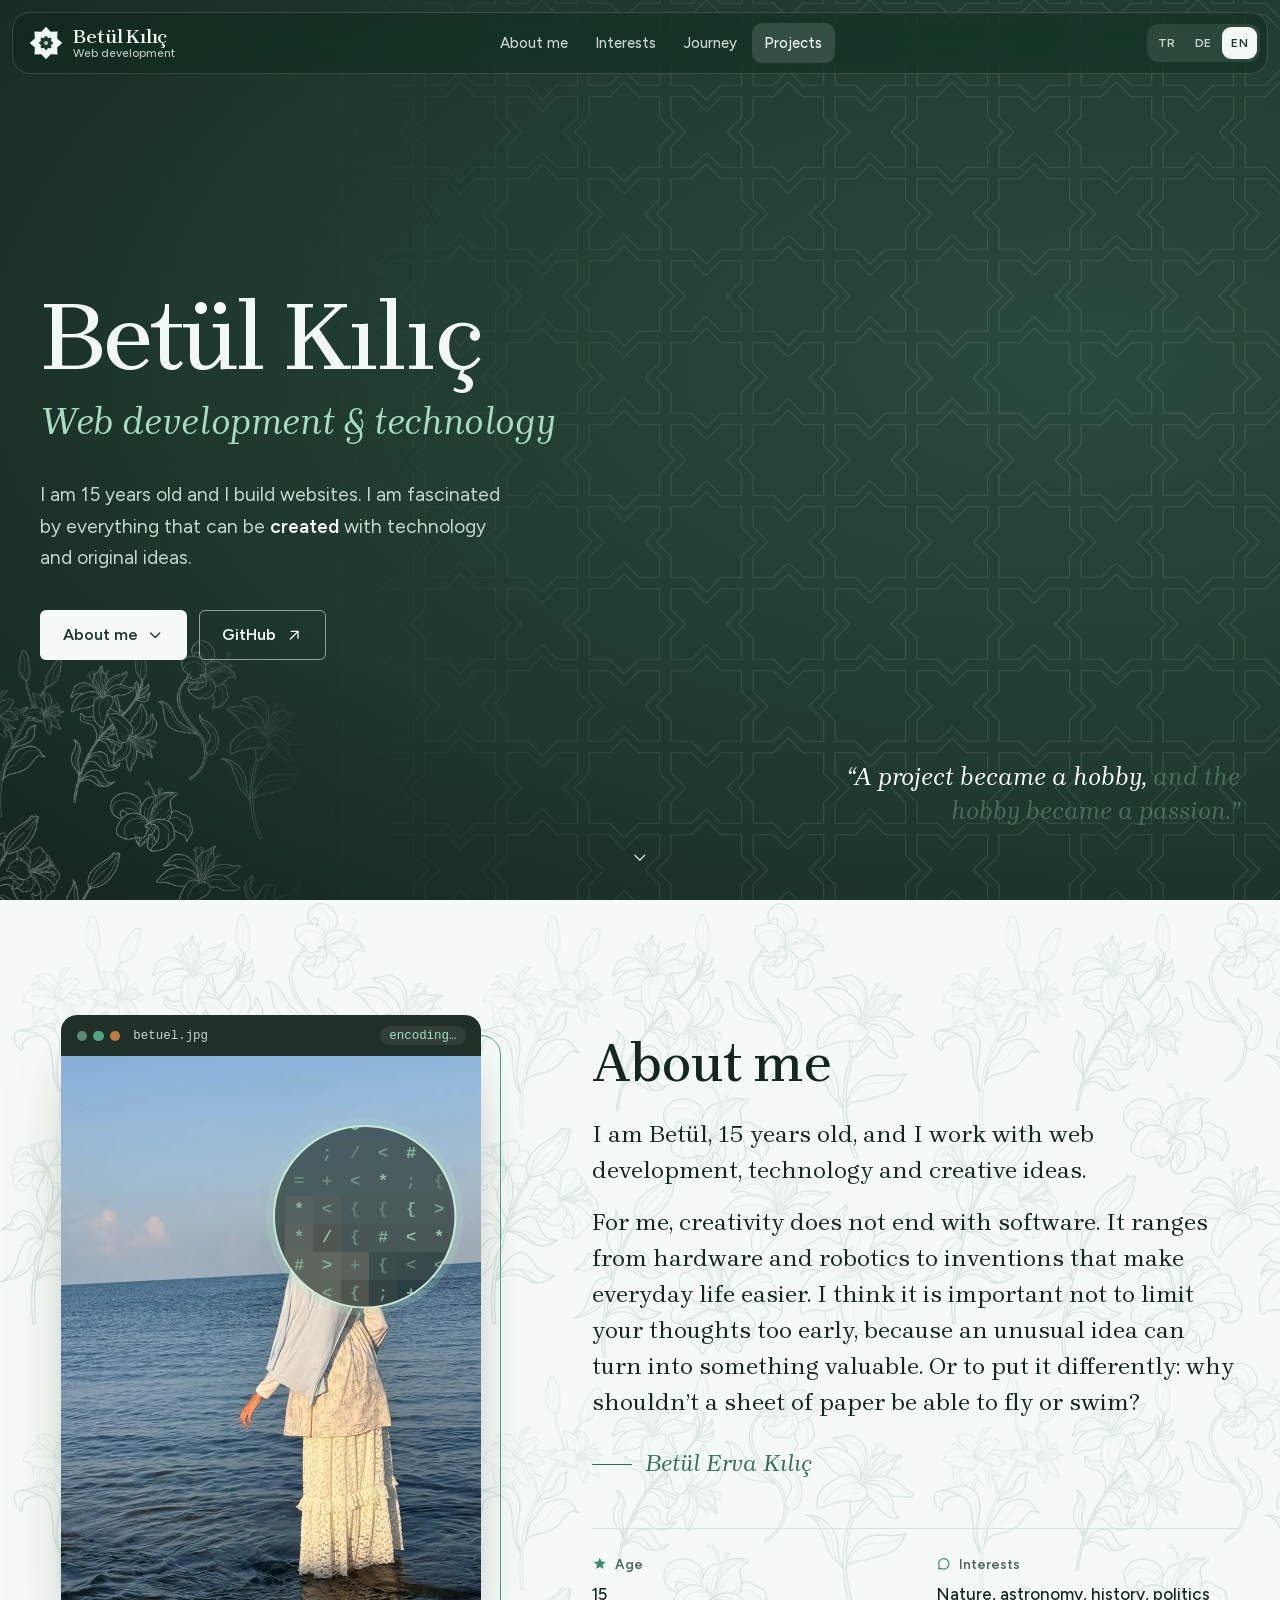
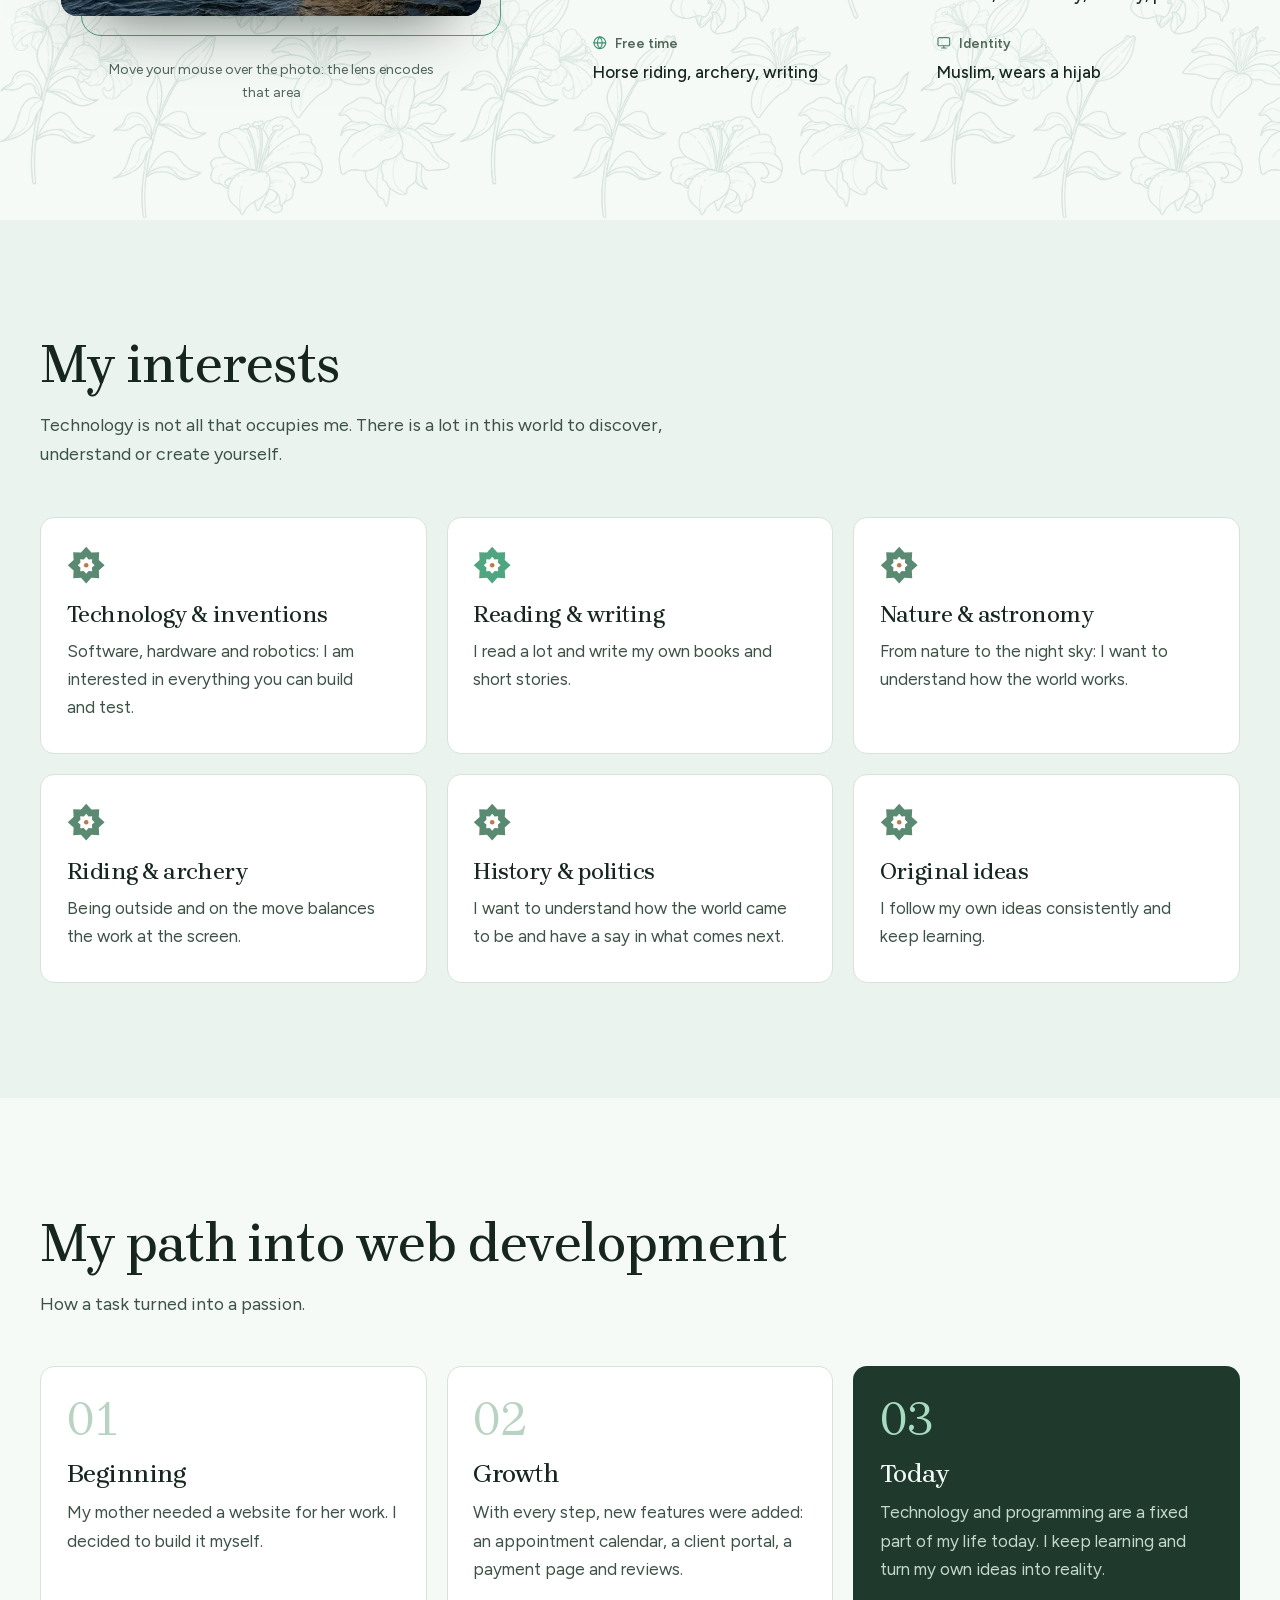
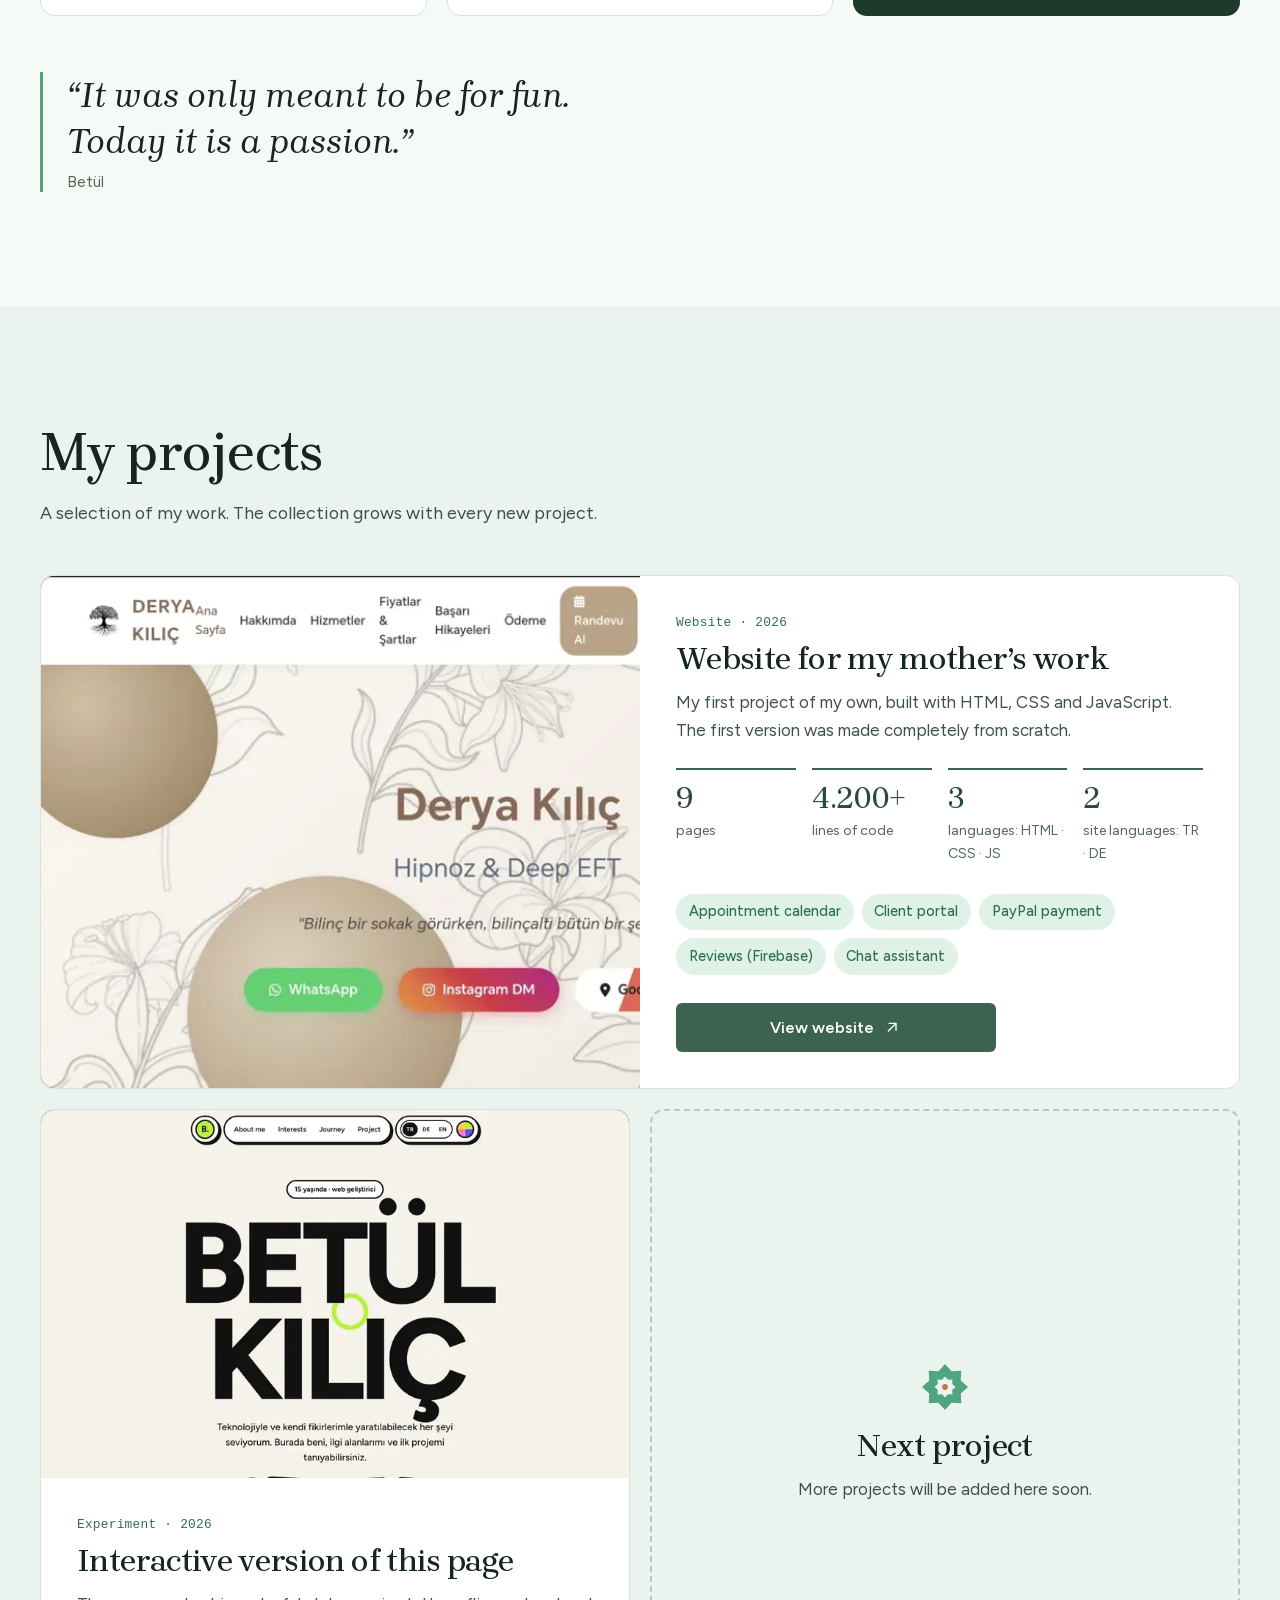
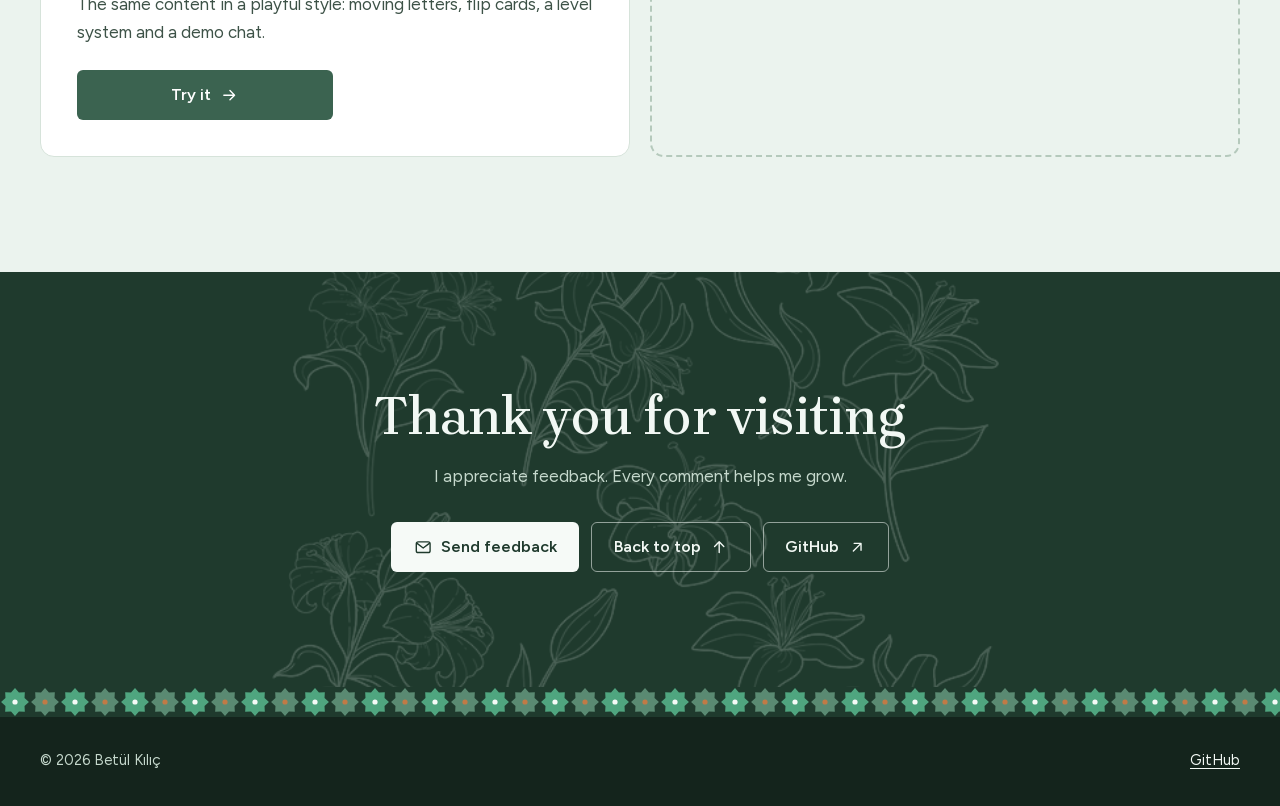
==== index.html @ 763b7823 "Rename index-1.html to index.html" ====
<!DOCTYPE html>
<html lang="tr" data-lang="tr">
<head>
  <meta charset="UTF-8">
  <script>document.documentElement.classList.add("js")</script>
  <meta name="viewport" content="width=device-width, initial-scale=1, viewport-fit=cover">
  <title>Betül Kılıç · Bu sitenin geliştiricisi</title>
  <meta name="description" content="Betül Kılıç, bu web sitesinin geliştiricisi. Projeden hobiye, hobiden tutkuya. / Entwicklerin dieser Website: vom Projekt zum Hobby zur Leidenschaft.">
  <meta name="theme-color" content="#1f3a2d">
  <link rel="icon" type="image/svg+xml" href="data:image/svg+xml,%3Csvg xmlns='http://www.w3.org/2000/svg' viewBox='-50 -50 100 100'%3E%3Cpath d='M0-48 13.6-32.8 33.9-33.9 32.8-13.6 48 0 32.8 13.6 33.9 33.9 13.6 32.8 0 48-13.6 32.8-33.9 33.9-32.8 13.6-48 0-32.8-13.6-33.9-33.9-13.6-32.8Z' fill='%233b6350'/%3E%3Ccircle r='9' fill='%23ffffff'/%3E%3C/svg%3E">
  <meta property="og:type" content="profile">
  <meta property="og:title" content="Betül Kılıç · Entwicklerin dieser Website">
  <meta property="og:locale" content="tr_TR">
  <meta property="og:locale:alternate" content="de_DE">
<style>
/* self-hosted: Brygada 1918 & Figtree (SIL OFL), latin + latin-ext */
/* latin-ext */
@font-face {
  font-family: 'Brygada 1918';
  font-style: italic;
  font-weight: 400 700;
  font-display: swap;
  src: url([data-uri]) format('woff2');
  unicode-range: U+0100-02BA, U+02BD-02C5, U+02C7-02CC, U+02CE-02D7, U+02DD-02FF, U+0304, U+0308, U+0329, U+1D00-1DBF, U+1E00-1E9F, U+1EF2-1EFF, U+2020, U+20A0-20AB, U+20AD-20C4, U+2113, U+2C60-2C7F, U+A720-A7FF;
}
/* latin */
@font-face {
  font-family: 'Brygada 1918';
  font-style: italic;
  font-weight: 400 700;
  font-display: swap;
  src: url([data-uri]) format('woff2');
  unicode-range: U+0000-00FF, U+0131, U+0152-0153, U+02BB-02BC, U+02C6, U+02DA, U+02DC, U+0304, U+0308, U+0329, U+2000-206F, U+20AC, U+2122, U+2191, U+2193, U+2212, U+2215, U+FEFF, U+FFFD;
}
/* latin-ext */
@font-face {
  font-family: 'Brygada 1918';
  font-style: normal;
  font-weight: 400 700;
  font-display: swap;
  src: url([data-uri]) format('woff2');
  unicode-range: U+0100-02BA, U+02BD-02C5, U+02C7-02CC, U+02CE-02D7, U+02DD-02FF, U+0304, U+0308, U+0329, U+1D00-1DBF, U+1E00-1E9F, U+1EF2-1EFF, U+2020, U+20A0-20AB, U+20AD-20C4, U+2113, U+2C60-2C7F, U+A720-A7FF;
}
/* latin */
@font-face {
  font-family: 'Brygada 1918';
  font-style: normal;
  font-weight: 400 700;
  font-display: swap;
  src: url([data-uri]) format('woff2');
  unicode-range: U+0000-00FF, U+0131, U+0152-0153, U+02BB-02BC, U+02C6, U+02DA, U+02DC, U+0304, U+0308, U+0329, U+2000-206F, U+20AC, U+2122, U+2191, U+2193, U+2212, U+2215, U+FEFF, U+FFFD;
}
/* latin-ext */
@font-face {
  font-family: 'Figtree';
  font-style: normal;
  font-weight: 400 700;
  font-display: swap;
  src: url([data-uri]) format('woff2');
  unicode-range: U+0100-02BA, U+02BD-02C5, U+02C7-02CC, U+02CE-02D7, U+02DD-02FF, U+0304, U+0308, U+0329, U+1D00-1DBF, U+1E00-1E9F, U+1EF2-1EFF, U+2020, U+20A0-20AB, U+20AD-20C4, U+2113, U+2C60-2C7F, U+A720-A7FF;
}
/* latin */
@font-face {
  font-family: 'Figtree';
  font-style: normal;
  font-weight: 400 700;
  font-display: swap;
  src: url([data-uri]) format('woff2');
  unicode-range: U+0000-00FF, U+0131, U+0152-0153, U+02BB-02BC, U+02C6, U+02DA, U+02DC, U+0304, U+0308, U+0329, U+2000-206F, U+20AC, U+2122, U+2191, U+2193, U+2212, U+2215, U+FEFF, U+FFFD;
}

/* ---------- lilies (line art from the first version of the site) ---------- */
:root { --lily: url("[data-uri]"); }
.lily {
  position: absolute; pointer-events: none; z-index: 0; aspect-ratio: 1;
  background: currentColor;
  -webkit-mask: var(--lily) center / contain no-repeat; mask: var(--lily) center / contain no-repeat;
}
.lily-hero { left: -3rem; bottom: -6rem; width: min(28vw, 25rem); color: var(--on-dark); opacity: .4; z-index: -1;
  -webkit-mask: var(--lily) center / contain no-repeat, linear-gradient(to right, #000 60%, transparent 100%); -webkit-mask-composite: source-in;
  mask: var(--lily) center / contain no-repeat, linear-gradient(to right, #000 60%, transparent 100%); mask-composite: intersect; }
.lily-about { right: -4rem; top: -3rem; width: min(40vw, 30rem); color: var(--cobalt-600); opacity: .32; rotate: -12deg; }
.about { position: relative; overflow: hidden; }
.about .wrap { position: relative; z-index: 1; }
@media (max-width: 760px) { .lily-hero { width: 62vw; opacity: .4; left: -6rem; bottom: -3rem; } .lily-about { width: 70vw; opacity: .26; } }
</style>
  <style>
/* Betül Kılıç · glaze tile world
   cobalt + glaze white, turquoise second voice, one coral stamp */

:root {
  --cobalt-950: #14241c;
  --cobalt-900: #1f3a2d;
  --cobalt-800: #2a4a3b;
  --cobalt-700: #3b6350;
  --cobalt-600: #5a8a72;
  --cobalt-300: #b9d3c3;
  --cobalt-100: #e6f0e9;
  --turq-700: #2f6f55;
  --turq-600: #3d8f6d;
  --turq-500: #4fa57f;
  --turq-300: #a8dcc0;
  --turq-100: #e0f2e8;
  --coral: #c07a45;
  --coral-100: #f6e8da;

  --glaze: #f6faf7;
  --glaze-2: #ebf3ee;
  --paper: #ffffff;
  --ink: #16261e;
  --ink-2: #3d5247;
  --ink-3: #4f6659;
  --rule: #d6e3da;
  --rule-strong: #b5c9bc;
  --on-dark: #f2f8f4;
  --on-dark-2: #c5d8cc;

  --serif: "Brygada 1918", "Iowan Old Style", Georgia, serif;
  --sans: "Figtree", system-ui, -apple-system, "Segoe UI", sans-serif;

  --r-sm: 6px;
  --r: 14px;
  --wrap: 1200px;
  --gutter: clamp(1rem, 4vw, 2.5rem);
  --bar-top: 12px;
  --bar-inset: 12px;
  --bar-h: 62px;
  --header-h: calc(var(--bar-top) + 62px);
  --ease-out: cubic-bezier(.16, 1, .3, 1);
  --section-y: clamp(4.5rem, 9vw, 8rem);

  --frieze: url("data:image/svg+xml,%3Csvg xmlns='http://www.w3.org/2000/svg' viewBox='0 0 60 30'%3E%3Crect width='60' height='30' fill='%231f3a2d'/%3E%3Cg transform='translate(15 15) scale(.29)'%3E%3Cpath fill='%234fa57f' d='M0-48 13.6-32.8 33.9-33.9 32.8-13.6 48 0 32.8 13.6 33.9 33.9 13.6 32.8 0 48-13.6 32.8-33.9 33.9-32.8 13.6-48 0-32.8-13.6-33.9-33.9-13.6-32.8Z'/%3E%3Ccircle r='9' fill='%23f6faf7'/%3E%3C/g%3E%3Cg transform='translate(45 15) scale(.29)'%3E%3Cpath fill='%235a8a72' d='M0-48 13.6-32.8 33.9-33.9 32.8-13.6 48 0 32.8 13.6 33.9 33.9 13.6 32.8 0 48-13.6 32.8-33.9 33.9-32.8 13.6-48 0-32.8-13.6-33.9-33.9-13.6-32.8Z'/%3E%3Ccircle r='9' fill='%23c07a45'/%3E%3C/g%3E%3C/svg%3E");
  interpolate-size: allow-keywords;
  color-scheme: light;
}

*, *::before, *::after { box-sizing: border-box; }
html { background: var(--cobalt-950); overscroll-behavior-y: none; -webkit-text-size-adjust: 100%; scroll-behavior: smooth; scroll-padding-top: calc(var(--header-h) + 12px); }
body {
  margin: 0;
  background: var(--glaze);
  color: var(--ink);
  font-family: var(--sans);
  font-size: 1.0625rem;
  line-height: 1.65;
  -webkit-font-smoothing: antialiased;
  text-rendering: optimizeLegibility;
  top: 0 !important; /* Google Translate pushes body down */
  position: static !important;
  overflow-x: clip;
}
img { max-width: 100%; display: block; }
a { color: inherit; }
h1, h2, h3 { font-family: var(--serif); font-weight: 500; line-height: 1.1; letter-spacing: -0.02em; margin: 0; text-wrap: balance; }
p { margin: 0; text-wrap: pretty; }
button, input, textarea, select { font: inherit; color: inherit; }
button { cursor: pointer; }
ul[role="list"] { list-style: none; margin: 0; padding: 0; }
[hidden]:not(.assistant):not(.consent) { display: none !important; }

.slot { display: flex; min-width: 0; } /* block boundary so Google Translate keeps each label separate */
.slot > * { flex: 1 1 auto; }
.sprite { position: absolute; width: 0; height: 0; overflow: hidden; }
.ic { width: 1.15em; height: 1.15em; flex: none; }
.sr { position: absolute !important; width: 1px; height: 1px; padding: 0; margin: -1px; overflow: hidden; clip: rect(0 0 0 0); white-space: nowrap; border: 0; }
.wrap { width: min(100% - 2 * var(--gutter), var(--wrap)); margin-inline: auto; }

:focus-visible { outline: 2px solid var(--turq-500); outline-offset: 3px; border-radius: 4px; }

.skip {
  position: fixed; left: 1rem; top: -4rem; z-index: 100;
  background: var(--paper); color: var(--ink); padding: .7rem 1rem; border-radius: var(--r-sm);
  font-weight: 600; text-decoration: none; transition: top .2s var(--ease-out);
}
.skip:focus { top: 1rem; }

/* ---------- buttons ---------- */
.btn {
  display: inline-flex; align-items: center; justify-content: center; gap: .55rem;
  min-height: 3.1rem; padding: .8rem 1.35rem;
  border-radius: var(--r-sm); border: 1.5px solid transparent;
  font-weight: 600; font-size: 1rem; line-height: 1.2; text-decoration: none; white-space: nowrap;
  transition: background-color .2s, border-color .2s, color .2s, transform .2s var(--ease-out), box-shadow .2s;
}
.btn:active { transform: translateY(1px) scale(.99); }
.btn-sm { min-height: 2.6rem; padding: .55rem 1rem; font-size: .95rem; }
.btn-primary { background: var(--cobalt-700); color: #fff; }
.btn-primary:hover { background: var(--cobalt-800); box-shadow: 0 6px 18px -8px rgba(31, 58, 45, .55); }
.btn-quiet { background: var(--glaze-2); color: var(--ink); border-color: var(--rule); }
.btn-quiet:hover { border-color: var(--rule-strong); background: #e3ece6; }
.btn-outline { border-color: var(--cobalt-700); color: var(--cobalt-700); background: transparent; }
.btn-outline:hover { background: var(--cobalt-700); color: #fff; }
.btn-light { background: var(--glaze); color: var(--cobalt-900); }
.btn-light:hover { background: #fff; box-shadow: 0 10px 28px -12px rgba(0, 0, 0, .5); }
.btn-outline-light { border-color: rgba(242, 248, 244, .55); color: var(--on-dark); }
.btn-outline-light:hover { border-color: var(--on-dark); background: rgba(242, 248, 244, .08); }
.btn[aria-busy="true"] { opacity: .7; pointer-events: none; }

.text-link, .text-link-light {
  display: inline-flex; align-items: center; gap: .45rem; font-weight: 600; text-decoration: none;
  text-underline-offset: .25em;
}
.text-link { color: var(--cobalt-700); }
.text-link-light { color: var(--on-dark); padding: .8rem .4rem; }
.text-link:hover, .text-link-light:hover { text-decoration: underline; }
.text-link .ic { transition: transform .25s var(--ease-out); }
.text-link:hover .ic { transform: translateX(3px); }

/* ---------- header: floating bar ---------- */
.site-header {
  position: fixed; inset: var(--bar-top) 0 auto 0; z-index: 40;
  padding-inline: var(--bar-inset);
  pointer-events: none;
}
.bar {
  pointer-events: auto;
  width: min(100%, 1320px); height: var(--bar-h); margin-inline: auto;
  display: flex; align-items: center; gap: 1rem;
  padding: 0 .45rem 0 1rem;
  border-radius: 18px; border: 1px solid rgba(255, 255, 255, .14);
  background: rgba(20, 36, 28, .42);
  -webkit-backdrop-filter: saturate(1.5) blur(18px);
  backdrop-filter: saturate(1.5) blur(18px);
  color: var(--on-dark);
  transition: background-color .4s, border-color .4s, box-shadow .4s, color .4s, height .4s var(--ease-out);
}
.site-header[data-tone="light"] .bar {
  background: rgba(255, 255, 255, .8);
  border-color: rgba(22, 38, 30, .08);
  box-shadow: 0 12px 32px -16px rgba(22, 38, 30, .28);
  color: var(--ink);
}
.site-header[data-scrolled="true"] .bar { --bar-h: 56px; }

.brand { display: flex; align-items: center; gap: .65rem; text-decoration: none; flex: none; }
.brand-mark {
  display: block; width: 30px; height: 32px; flex: none;
  background: currentColor;
  -webkit-mask: url([data-uri]) center / contain no-repeat;
  mask: url([data-uri]) center / contain no-repeat;
}
.brand-text { display: grid; line-height: 1.1; white-space: nowrap; }
.brand-name { font-family: var(--serif); font-size: 1.2rem; font-weight: 600; letter-spacing: -0.01em; }
.brand-sub { font-size: .74rem; font-weight: 500; opacity: .75; }

.nav {
  position: relative; flex: 1 1 auto; min-width: 0;
  display: flex; justify-content: center; gap: 2px;
  overflow: hidden; /* lets JS detect when labels no longer fit */
}
.nav a {
  position: relative; z-index: 1; flex: none;
  padding: .5rem .8rem; border-radius: 10px; white-space: nowrap;
  text-decoration: none; font-size: .93rem; font-weight: 500; opacity: .82;
  transition: opacity .2s;
}
.nav a:hover, .nav a[aria-current="true"] { opacity: 1; }
.nav-ind {
  position: absolute; left: 0; top: 50%; height: 2.25rem; width: 0;
  border-radius: 10px; background: rgba(255, 255, 255, .13);
  transform: translate(var(--x, 0), -50%); opacity: 0;
  transition: transform .45s var(--ease-out), width .45s var(--ease-out), opacity .3s, background-color .4s;
}
.site-header[data-tone="light"] .nav-ind { background: rgba(90, 138, 114, .09); }

.header-actions { display: flex; align-items: center; gap: .35rem; flex: none; margin-left: auto; }
.nav + .header-actions { margin-left: 0; }
.link-portal {
  display: inline-flex; align-items: center; gap: .4rem; min-height: 2.6rem; padding: .5rem .7rem;
  text-decoration: none; font-weight: 500; font-size: .93rem; border-radius: 10px; white-space: nowrap;
}
.link-portal:hover, .lang-btn:hover, .lang-btn[aria-expanded="true"] { background: rgba(124, 148, 134, .16); }
.btn-header { border-radius: 12px; white-space: nowrap; }
.site-header[data-tone="dark"] .btn-header { background: var(--glaze); color: var(--cobalt-900); }
.site-header[data-tone="light"] .btn-header { background: var(--cobalt-700); color: #fff; }

/* compact: set by JS whenever the nav labels don't fit (any language), or on small screens */
.site-header[data-compact="true"] .nav { visibility: hidden; position: absolute; pointer-events: none; }
.site-header[data-compact="true"] .menu-btn { display: inline-flex; }
.site-header[data-compact="true"] .lp-text { display: none; }

.lang { position: relative; }
.lang-btn {
  display: inline-flex; align-items: center; gap: .35rem; min-height: 2.6rem; padding: .4rem .65rem;
  background: none; border: 0; border-radius: 10px; font-weight: 600; font-size: .9rem;
}
.lang-menu {
  position: absolute; right: 0; top: calc(100% + .85rem); width: 15.5rem;
  background: var(--paper); color: var(--ink); border: 1px solid var(--rule); border-radius: var(--r);
  box-shadow: 0 18px 40px -18px rgba(22, 38, 30, .35);
  padding: .5rem; z-index: 5;
}
.lang-note { font-size: .82rem; color: var(--ink-3); padding: .5rem .6rem .6rem; line-height: 1.45; border-bottom: 1px solid var(--rule); margin-bottom: .35rem; }
.lang-menu ul { list-style: none; margin: 0; padding: 0; }
.lang-menu button {
  width: 100%; text-align: left; background: none; border: 0; padding: .55rem .65rem; border-radius: var(--r-sm); font-size: .95rem;
}
.lang-menu button:hover { background: var(--glaze-2); }
.lang-menu button[aria-current="true"] { color: var(--cobalt-700); font-weight: 600; }

.menu-btn {
  display: none; width: 2.75rem; height: 2.75rem; align-items: center; justify-content: center;
  background: rgba(124, 148, 134, .16); border: 0; border-radius: 12px;
}
.menu-btn .ic { width: 1.35rem; height: 1.35rem; }

.mobile-menu {
  margin: 0 0 0 auto; height: 100dvh; max-height: none; width: min(100%, 26rem);
  border: 0; padding: 0; background: var(--glaze); color: var(--ink);
  display: none; flex-direction: column;
}
.mobile-menu[open] { display: flex; animation: sheet-in .45s var(--ease-out); }
.mobile-menu::backdrop { background: rgba(20, 36, 28, .5); -webkit-backdrop-filter: blur(3px); backdrop-filter: blur(3px); }
@keyframes sheet-in { from { transform: translateX(30px); opacity: 0; } }
.mm-head { display: flex; align-items: center; justify-content: space-between; padding: 1rem var(--gutter); height: var(--header-h); border-bottom: 1px solid var(--rule); }
.mm-close { width: 2.75rem; height: 2.75rem; display: grid; place-items: center; background: none; border: 1px solid var(--rule); border-radius: var(--r-sm); }
.mm-nav { display: grid; padding: .75rem var(--gutter); }
.mm-nav a { font-family: var(--serif); font-size: 1.6rem; padding: .7rem 0; text-decoration: none; border-bottom: 1px solid var(--rule); }
.mm-actions { margin-top: auto; display: grid; gap: .6rem; padding: 1.25rem var(--gutter) calc(1.25rem + env(safe-area-inset-bottom)); }

/* ---------- hero ---------- */
.hero {
  position: relative; isolation: isolate; overflow: hidden;
  min-height: 100vh;
  min-height: 100svh;
  background: radial-gradient(120% 90% at 85% 40%, var(--cobalt-800) 0%, var(--cobalt-900) 55%, var(--cobalt-950) 100%);
  color: var(--on-dark);
  display: flex;
}
.hero-field {
  position: absolute; inset: 0; width: 100%; height: 100%; z-index: -1;
  -webkit-mask-image: linear-gradient(to right, transparent 0%, rgba(0,0,0,.14) 28%, rgba(0,0,0,.85) 52%, #000 70%);
  mask-image: linear-gradient(to right, transparent 0%, rgba(0,0,0,.14) 28%, rgba(0,0,0,.85) 52%, #000 70%);
  touch-action: pan-y;
}
.hero-inner {
  position: relative; width: min(100% - 2 * var(--gutter), 1320px); margin-inline: auto;
  padding: calc(var(--header-h) + 3rem) 0 4.5rem;
  display: grid; align-content: center;
  pointer-events: none;
}
.hero-inner a, .hero-inner button { pointer-events: auto; }
.hero-copy { max-width: 36rem; }
.hero h1 {
  font-size: clamp(3.25rem, 1.6rem + 6.2vw, 6rem);
  font-weight: 500; letter-spacing: -0.03em; line-height: .98;
}
.hero-method {
  font-family: var(--serif); font-style: italic; font-weight: 400;
  font-size: clamp(1.6rem, 1.1rem + 1.8vw, 2.4rem); color: var(--turq-300);
  margin-top: .35rem; letter-spacing: -0.01em;
}
.hero-lede { margin-top: 1.6rem; font-size: clamp(1.05rem, 1rem + .3vw, 1.2rem); color: var(--on-dark-2); max-width: 30rem; }
.hero-lede strong { color: var(--on-dark); font-weight: 600; }
.hero-actions { display: flex; flex-wrap: wrap; align-items: center; gap: .75rem; margin-top: 2.25rem; }

.hero-quote {
  position: absolute; right: 0; bottom: 4.5rem; margin: 0;
  max-width: 27rem; text-align: right;
}
.hero-quote blockquote { margin: 0; }
.hero-quote p {
  font-family: var(--serif); font-style: italic; font-size: clamp(1.25rem, 1rem + .8vw, 1.6rem); line-height: 1.35;
}
.q-street { color: #fff; }
.q-city { color: var(--turq-300); opacity: calc(.32 + .68 * var(--city, 0)); transition: opacity .6s; }

.hero-next {
  position: absolute; left: 50%; bottom: 1.25rem; translate: -50% 0;
  width: 2.75rem; height: 2.75rem; display: grid; place-items: center; border-radius: 50%;
  color: var(--on-dark-2); text-decoration: none;
  animation: nudge 1.6s var(--ease-out) 7s 2;
}
.hero-next:hover { color: #fff; }
@keyframes nudge { 0%, 60%, 100% { transform: translateY(0); } 30% { transform: translateY(5px); } }

/* ---------- sections ---------- */
section { position: relative; }
.section-head { margin-bottom: clamp(2.5rem, 5vw, 3.75rem); max-width: 46rem; }
.section-head h2, .about h2, .stories h2, .faq h2, .first-step h2 {
  font-size: clamp(2.1rem, 1.5rem + 2.4vw, 3.35rem);
}
.section-head > p, .reviews-head > div:first-child > p { margin-top: 1rem; color: var(--ink-2); font-size: 1.12rem; }

/* about */
.about { padding: var(--section-y) 0; background: var(--glaze); }
.about-grid { display: grid; grid-template-columns: minmax(0, 5fr) minmax(0, 7fr); gap: clamp(2.5rem, 7vw, 7rem); align-items: center; }
.portrait { position: relative; margin: 0; aspect-ratio: 5 / 7; max-width: 460px; width: 100%; justify-self: center; }
.portrait picture, .portrait img { width: 100%; height: 100%; }
.portrait img { object-fit: cover; object-position: 50% 8%; clip-path: url(#arch); background: var(--glaze-2); }
.portrait-frame {
  position: absolute; inset: 0; width: 100%; height: 100%;
  translate: 16px -16px; overflow: visible; pointer-events: none;
}
.portrait picture { position: relative; z-index: 1; }
.portrait::after { z-index: 2; }
.portrait-frame path { fill: none; stroke: var(--turq-500); stroke-width: 1.5; }
.portrait::after {
  /* coral stamp, the one hot note */
  content: ""; position: absolute; left: -10px; bottom: 9%; width: 54px; height: 54px;
  background: var(--coral);
  -webkit-mask: url("data:image/svg+xml,%3Csvg xmlns='http://www.w3.org/2000/svg' viewBox='-50 -50 100 100'%3E%3Cpath d='M0-48 13.6-32.8 33.9-33.9 32.8-13.6 48 0 32.8 13.6 33.9 33.9 13.6 32.8 0 48-13.6 32.8-33.9 33.9-32.8 13.6-48 0-32.8-13.6-33.9-33.9-13.6-32.8Z'/%3E%3C/svg%3E") center / contain no-repeat;
  mask: url("data:image/svg+xml,%3Csvg xmlns='http://www.w3.org/2000/svg' viewBox='-50 -50 100 100'%3E%3Cpath d='M0-48 13.6-32.8 33.9-33.9 32.8-13.6 48 0 32.8 13.6 33.9 33.9 13.6 32.8 0 48-13.6 32.8-33.9 33.9-32.8 13.6-48 0-32.8-13.6-33.9-33.9-13.6-32.8Z'/%3E%3C/svg%3E") center / contain no-repeat;
}
.welcome { margin: 1.75rem 0 0; }
.welcome p {
  font-family: var(--serif); font-size: clamp(1.2rem, 1.05rem + .55vw, 1.5rem); line-height: 1.55; color: var(--ink);
  max-width: 36em;
}
.welcome p + p { margin-top: 1.1rem; }
.signature {
  margin-top: 1.5rem; font-family: var(--serif); font-style: italic; font-size: 1.3rem; color: var(--turq-700);
  display: flex; align-items: center; gap: .8rem;
}
.signature::before { content: ""; width: 2.5rem; height: 1px; background: currentColor; }
.facts { margin: 2.75rem 0 0; display: grid; grid-template-columns: repeat(3, auto); gap: 1.5rem 2.5rem; justify-content: start; border-top: 1px solid var(--rule); padding-top: 1.5rem; }
.facts dt { display: flex; align-items: center; gap: .45rem; font-size: .85rem; font-weight: 600; color: var(--ink-3); }
.facts dt .ic { color: var(--turq-600); }
.facts dd { margin: .25rem 0 0; font-weight: 500; }
.facts dd a { text-decoration-color: var(--rule-strong); text-underline-offset: .2em; }
.facts dd a:hover { text-decoration-color: currentColor; }

/* services */
.services { padding: var(--section-y) 0; background: var(--paper); }
.bilingual { display: grid; gap: .3rem; }
.bilingual span:last-child { font-style: italic; color: var(--ink-3); }
.featured { display: grid; grid-template-columns: 1fr 1fr; gap: 1.25rem; }
.feature {
  position: relative; overflow: hidden; isolation: isolate;
  border-radius: var(--r); padding: clamp(1.75rem, 3.5vw, 2.75rem);
  min-height: 21rem; display: flex; flex-direction: column;
  color: var(--on-dark);
}
.feature-hyp { background: var(--cobalt-800); --t-fill: var(--cobalt-600); --t-inner: var(--cobalt-800); --t-dot: var(--turq-300); }
.feature-eft { background: var(--turq-700); --t-fill: var(--turq-600); --t-inner: var(--turq-700); --t-dot: var(--coral); }
.feature-tile {
  position: absolute; right: -4.5rem; top: -4.5rem; width: 17rem; height: 17rem; z-index: -1;
  transition: transform 1.2s var(--ease-out);
}
.feature:hover .feature-tile { transform: rotate(22.5deg); }
.feature h3 { font-size: clamp(2rem, 1.6rem + 1.4vw, 2.75rem); }
.feature > p:not(.feature-price) { margin-top: .9rem; font-size: 1.12rem; color: rgba(242, 248, 244, .88); max-width: 24rem; }
.feature-price { margin-top: auto; padding-top: 2rem; color: rgba(242, 248, 244, .85); }
.feature-price strong { font-family: var(--serif); font-weight: 500; font-size: 2rem; color: #fff; margin-right: .4rem; }
.feature-link {
  margin-top: 1.1rem; align-self: flex-start;
  display: inline-flex; align-items: center; gap: .5rem; font-weight: 600; text-decoration: none;
  border-bottom: 1.5px solid rgba(242, 248, 244, .5); padding-bottom: .2rem;
}
.feature-link:hover { border-color: #fff; }
.feature-link .ic { transition: transform .25s var(--ease-out); }
.feature-link:hover .ic { transform: translateX(3px); }

.online-strip {
  margin-top: 1.25rem; display: flex; align-items: center; gap: 1rem;
  background: var(--glaze-2); border-radius: var(--r); padding: 1.1rem 1.5rem; color: var(--ink-2);
}
.online-strip .ic { width: 1.6rem; height: 1.6rem; color: var(--cobalt-700); }
.online-strip strong { color: var(--ink); margin-right: .4rem; }

.method-list { margin-top: clamp(3rem, 6vw, 4.5rem) !important; display: grid; grid-template-columns: 1fr 1fr; column-gap: clamp(2rem, 6vw, 5rem); }
.method-list li { padding: 1.5rem 0 1.6rem 2.1rem; border-top: 1px solid var(--rule); position: relative; }
.method-list li::before {
  content: ""; position: absolute; left: 0; top: 1.95rem; width: 1.05rem; height: 1.05rem; background: var(--turq-500);
  -webkit-mask: url("data:image/svg+xml,%3Csvg xmlns='http://www.w3.org/2000/svg' viewBox='-50 -50 100 100'%3E%3Cpath d='M0-48 13.6-32.8 33.9-33.9 32.8-13.6 48 0 32.8 13.6 33.9 33.9 13.6 32.8 0 48-13.6 32.8-33.9 33.9-32.8 13.6-48 0-32.8-13.6-33.9-33.9-13.6-32.8Z'/%3E%3C/svg%3E") center / contain no-repeat;
  mask: url("data:image/svg+xml,%3Csvg xmlns='http://www.w3.org/2000/svg' viewBox='-50 -50 100 100'%3E%3Cpath d='M0-48 13.6-32.8 33.9-33.9 32.8-13.6 48 0 32.8 13.6 33.9 33.9 13.6 32.8 0 48-13.6 32.8-33.9 33.9-32.8 13.6-48 0-32.8-13.6-33.9-33.9-13.6-32.8Z'/%3E%3C/svg%3E") center / contain no-repeat;
  transition: transform .6s var(--ease-out);
}
.method-list li:hover::before { transform: rotate(45deg); }
.method-list h3 { font-size: 1.45rem; }
.method-list .abbr { font-family: var(--sans); font-size: .8rem; font-weight: 600; color: var(--turq-700); background: var(--turq-100); padding: .15rem .45rem; border-radius: 4px; vertical-align: .3em; margin-left: .3rem; letter-spacing: .02em; }
.method-list p { margin-top: .45rem; color: var(--ink-2); max-width: 34rem; }

/* pricing */
.pricing { padding: var(--section-y) 0; background: var(--glaze-2); }
.price-grid { display: grid; grid-template-columns: 1fr 1fr; border-block: 1px solid var(--rule-strong); }
.price { padding: clamp(1.75rem, 3.5vw, 2.5rem) clamp(1.25rem, 3vw, 2.5rem) clamp(1.75rem, 3.5vw, 2.5rem) 0; display: flex; flex-direction: column; }
.price + .price { border-left: 1px solid var(--rule-strong); padding-left: clamp(1.25rem, 3vw, 2.5rem); }
.price h3 { font-size: 1.5rem; }
.amount { display: flex; align-items: flex-start; gap: .25rem; margin-top: 1.25rem; font-family: var(--serif); color: var(--cobalt-800); line-height: .9; }
.amount .num { font-size: clamp(4rem, 3rem + 4vw, 6rem); font-weight: 500; letter-spacing: -0.03em; font-variant-numeric: tabular-nums lining-nums; }
.amount .cur { font-size: 2rem; margin-top: .4rem; }
.price-hyp .amount { color: var(--cobalt-800); }
.price-hour .amount { color: var(--turq-700); }
.unit { margin-top: 1rem; color: var(--ink-2); }
.stepper { display: inline-flex; align-items: center; margin-top: 1.25rem; border: 1px solid var(--rule-strong); border-radius: var(--r-sm); align-self: flex-start; }
.step { width: 2.75rem; height: 2.75rem; display: grid; place-items: center; background: none; border: 0; color: var(--ink); }
.step:hover:not(:disabled) { background: var(--glaze-2); }
.step:disabled { color: var(--rule-strong); cursor: not-allowed; }
.step-val { min-width: 5.5rem; text-align: center; font-weight: 600; font-variant-numeric: tabular-nums; border-inline: 1px solid var(--rule); line-height: 2.75rem; }
.num.bump { animation: bump .45s var(--ease-out); }
@keyframes bump { from { transform: translateY(6px); opacity: .3; } }

.policy { margin-top: clamp(2rem, 4vw, 3rem); display: grid; grid-template-columns: minmax(0, 1.1fr) minmax(0, 1fr); gap: 1.25rem; }
.policy-copy { padding: .25rem clamp(0rem, 2vw, 1.5rem) 0 0; }
.policy-copy h3 { font-size: 1.5rem; }
.policy-copy > p { margin-top: .9rem; color: var(--ink-2); }
.policy-copy strong { color: var(--ink); }
.fees { margin-top: 1.4rem !important; border-top: 1px solid var(--rule); }
.fees li { display: flex; justify-content: space-between; gap: 1rem; padding: .85rem 0; border-bottom: 1px solid var(--rule); }
.fees strong { font-family: var(--serif); font-size: 1.2rem; font-weight: 600; font-variant-numeric: tabular-nums; }

.policy-tool {
  background: var(--cobalt-900); color: var(--on-dark); border-radius: var(--r);
  padding: clamp(1.75rem, 3.5vw, 2.5rem); display: flex; flex-direction: column;
  --tool-accent: var(--turq-300);
}
.policy-tool[data-state="charged"] { --tool-accent: #e8b87e; }
.policy-tool label { font-weight: 600; color: var(--on-dark-2); }
.hl-value { font-family: var(--serif); font-size: clamp(2.6rem, 2rem + 2vw, 3.4rem); line-height: 1.1; margin-top: .4rem; font-variant-numeric: tabular-nums; }
.hl-track { position: relative; margin-top: 1.5rem; padding-bottom: 1.8rem; }
.hl-track input { width: 100%; margin: 0; appearance: none; -webkit-appearance: none; background: transparent; height: 2.25rem; cursor: pointer; }
.hl-track input::-webkit-slider-runnable-track { height: 6px; border-radius: 3px; background: linear-gradient(to right, #e8b87e 0 33.333%, var(--turq-300) 33.333% 100%); }
.hl-track input::-moz-range-track { height: 6px; border-radius: 3px; background: linear-gradient(to right, #e8b87e 0 33.333%, var(--turq-300) 33.333% 100%); }
.hl-track input::-webkit-slider-thumb { -webkit-appearance: none; width: 26px; height: 26px; margin-top: -10px; border-radius: 50%; background: #fff; border: 4px solid var(--tool-accent); box-shadow: 0 4px 12px rgba(0, 0, 0, .35); transition: border-color .25s; }
.hl-track input::-moz-range-thumb { width: 18px; height: 18px; border-radius: 50%; background: #fff; border: 4px solid var(--tool-accent); box-shadow: 0 4px 12px rgba(0, 0, 0, .35); }
.hl-track input:focus-visible { outline: 2px solid #fff; outline-offset: 4px; }
.hl-mark { position: absolute; left: calc(13px + (100% - 26px) * .3333); bottom: 0; translate: -50% 0; font-size: .8rem; color: var(--on-dark-2); white-space: nowrap; }
.hl-mark::before { content: ""; position: absolute; left: 50%; bottom: calc(100% + .35rem); width: 1px; height: .9rem; background: var(--on-dark-2); }
.hl-verdict { margin-top: auto; padding-top: 1.25rem; display: flex; gap: .6rem; align-items: flex-start; color: var(--tool-accent); font-weight: 500; min-height: 4.6rem; }
.hl-verdict .ic { margin-top: .2rem; }

.pay-link {
  margin-top: clamp(2rem, 4vw, 3rem); display: flex; align-items: center; gap: 1rem; padding: 1.2rem 0;
  border-block: 1px solid var(--rule-strong); text-decoration: none; color: var(--ink-2);
  transition: border-color .2s, color .2s;
}
.pay-link > .ic:first-child { width: 1.5rem; height: 1.5rem; color: var(--cobalt-700); }
.pay-link span { flex: 1; }
.pay-link strong { color: var(--ink); margin-right: .5rem; }
.pay-link > .ic:last-child { transition: transform .25s var(--ease-out); color: var(--cobalt-700); }
.pay-link:hover { color: var(--ink); }
.pay-link:hover > .ic:last-child { transform: translateX(4px); }

/* first step band */
.first-step { background: var(--cobalt-900); color: var(--on-dark); padding: clamp(5rem, 10vw, 8.5rem) 0; overflow: hidden; isolation: isolate; text-align: center; }
.band-field {
  position: absolute; inset: 0; width: 100%; height: 100%; z-index: -1; opacity: .9;
  -webkit-mask-image: radial-gradient(70% 90% at 50% 50%, transparent 30%, #000 85%);
  mask-image: radial-gradient(70% 90% at 50% 50%, transparent 30%, #000 85%);
}
.step-inner { max-width: 44rem; }
.first-step > .wrap > p:not(.step-alt) { margin: 1.25rem auto 0; font-size: 1.18rem; color: var(--on-dark-2); max-width: 36rem; }
.step-actions { display: flex; justify-content: center; flex-wrap: wrap; gap: .75rem; margin-top: 2.25rem; }
.step-alt { margin-top: 2rem; color: var(--on-dark-2); display: flex; justify-content: center; align-items: center; flex-wrap: wrap; gap: .25rem 1rem; }
.step-alt a { display: inline-flex; align-items: center; gap: .4rem; color: var(--on-dark); font-weight: 600; text-underline-offset: .25em; }

/* stories */
.stories { padding: var(--section-y) 0; background: var(--paper); }
.stories-grid { display: grid; grid-template-columns: minmax(0, 4fr) minmax(0, 7fr); gap: clamp(2.5rem, 6vw, 6rem); align-items: start; }
.stories-copy p { margin-top: 1rem; color: var(--ink-2); font-size: 1.12rem; }
.stories-copy .text-link { margin-top: 1.5rem; }
.topics { display: grid; grid-template-columns: 1fr 1fr; column-gap: 2.5rem; }
.topics a {
  display: grid; gap: .15rem; padding: 1.1rem 2rem 1.1rem 0; border-top: 1px solid var(--rule); text-decoration: none; position: relative;
}
.topics a::after {
  content: ""; position: absolute; right: .25rem; top: 50%; width: .55rem; height: .55rem; translate: 0 -50%;
  border-top: 1.5px solid var(--cobalt-700); border-right: 1.5px solid var(--cobalt-700); rotate: 45deg;
  transition: right .25s var(--ease-out);
}
.topics a:hover::after { right: 0; }
.topics strong { font-family: var(--serif); font-weight: 500; font-size: 1.3rem; }
.topics span { color: var(--ink-3); font-size: .95rem; }
.topics a:hover strong { color: var(--cobalt-700); }

/* reviews */
.reviews { padding: var(--section-y) 0; background: var(--glaze); }
.reviews-head { display: flex; justify-content: space-between; align-items: flex-end; gap: 2rem; max-width: none; }
.reviews-head > div:first-child { max-width: 38rem; }
.rating-summary { text-align: right; flex: none; }
.rs-score { font-family: var(--serif); font-size: 3.4rem; line-height: 1; color: var(--cobalt-800); }
.rs-of { font-size: 1.2rem; color: var(--ink-3); margin-left: .3rem; }
.rs-stars { color: var(--cobalt-700); display: flex; justify-content: flex-end; gap: 2px; margin-top: .35rem; }
.rs-stars svg, .rf-stars svg, .r-stars svg { width: 1.05rem; height: 1.05rem; }
.rs-count { color: var(--ink-3); font-size: .95rem; margin-top: .2rem; }

.review-feature { margin: 0 0 2.5rem; padding: clamp(2rem, 5vw, 3.5rem); background: var(--cobalt-900); color: var(--on-dark); border-radius: var(--r); position: relative; overflow: hidden; isolation: isolate; }
.rf-tile { position: absolute; right: -3.5rem; bottom: -3.5rem; width: 14rem; height: 14rem; z-index: -1; --t-fill: var(--cobalt-800); --t-inner: var(--cobalt-900); --t-dot: var(--cobalt-700); }
.review-feature blockquote { margin: 0; }
.review-feature p { font-family: var(--serif); font-size: clamp(1.3rem, 1.05rem + 1vw, 1.85rem); line-height: 1.45; max-width: 46rem; white-space: pre-line; }
.review-feature figcaption { margin-top: 1.5rem; display: flex; align-items: center; gap: .9rem; font-weight: 600; }
.rf-stars, .r-stars { display: inline-flex; gap: 2px; color: var(--cobalt-700); }
.review-feature .rf-stars { color: var(--turq-300); }

.review-list { columns: 3 18rem; column-gap: 1.25rem; }
.review {
  break-inside: avoid; margin: 0 0 1.25rem; background: var(--paper); border: 1px solid var(--rule); border-radius: var(--r); padding: 1.5rem;
  display: flex; flex-direction: column; gap: .8rem;
}
.review.is-new { animation: review-in .8s var(--ease-out); }
@keyframes review-in { from { opacity: 0; transform: translateY(14px); background: var(--turq-100); } }
.review-top { display: flex; justify-content: space-between; align-items: center; gap: 1rem; }
.r-name { font-weight: 600; }
.r-date { font-size: .85rem; color: var(--ink-3); }
.r-text { color: var(--ink-2); white-space: pre-line; overflow-wrap: anywhere; }
.r-text.is-clamped { display: -webkit-box; -webkit-line-clamp: 6; -webkit-box-orient: vertical; overflow: hidden; }
.r-toggle { align-self: flex-start; background: none; border: 0; padding: .2rem 0; font-weight: 600; color: var(--cobalt-700); text-decoration: underline; text-underline-offset: .2em; font-size: .95rem; }
.review-skel { height: 11rem; margin-bottom: 1.25rem; break-inside: avoid; border-radius: var(--r); background: linear-gradient(100deg, var(--glaze-2) 40%, #f1f7f3 50%, var(--glaze-2) 60%) 0 0 / 200% 100%; animation: skel 1.4s linear infinite; }
@keyframes skel { to { background-position: -200% 0; } }
.review-empty { color: var(--ink-3); }
.review-more { display: flex; justify-content: center; margin-top: 1rem; }

.share { margin-top: clamp(3.5rem, 7vw, 5rem); align-items: start; display: grid; grid-template-columns: minmax(0, 1.5fr) minmax(0, 1fr); gap: 1.25rem; }
.review-form { background: var(--paper); border: 1px solid var(--rule); border-radius: var(--r); padding: clamp(1.75rem, 3.5vw, 2.5rem); display: grid; gap: 1.25rem; }
.review-form h3, .google-card h3 { font-size: 1.6rem; }
.field { display: grid; gap: .45rem; margin: 0; padding: 0; border: 0; min-width: 0; }
.field label, .field legend { font-weight: 600; font-size: .95rem; padding: 0; }
.field input[type="text"], .field textarea {
  width: 100%; border: 1px solid var(--rule-strong); border-radius: var(--r-sm); background: var(--glaze);
  padding: .8rem .95rem; font-size: 1rem; transition: border-color .2s, background-color .2s, box-shadow .2s;
}
.field textarea { resize: vertical; min-height: 7.5rem; }
.field input::placeholder, .field textarea::placeholder { color: #7c9486; }
.field input:focus, .field textarea:focus { outline: none; border-color: var(--cobalt-600); background: #fff; box-shadow: 0 0 0 3px rgba(90, 138, 114, .18); }
.field [aria-invalid="true"] { border-color: var(--coral); }
.star-field { display: grid; grid-template-columns: auto 1fr; align-items: center; column-gap: 1rem; }
.star-field legend { grid-column: 1 / -1; margin-bottom: .45rem; float: left; width: 100%; }
.star-input { display: inline-flex; flex-direction: row-reverse; justify-content: flex-end; gap: .15rem; }
.star-input input { position: absolute; opacity: 0; width: 1px; height: 1px; }
.star-input label { cursor: pointer; color: var(--rule-strong); padding: .2rem; border-radius: 4px; transition: color .15s, transform .2s var(--ease-out); }
.star-input label svg { width: 2rem; height: 2rem; display: block; }
.star-input input:checked ~ label, .star-input label:hover, .star-input label:hover ~ label { color: var(--cobalt-700); }
.star-input:hover input:checked ~ label:not(:hover):not(:hover ~ label) { color: var(--rule-strong); }
.star-input label:hover { transform: scale(1.12); }
.star-input input:focus-visible + label { outline: 2px solid var(--turq-500); outline-offset: 2px; }
.star-label { color: var(--ink-3); font-size: .95rem; }
.form-status { min-height: 1.5rem; font-weight: 500; font-size: .95rem; }
.form-status[data-tone="ok"] { color: var(--turq-700); }
.form-status[data-tone="error"] { color: #9a5a2c; }
.review-form .btn { justify-self: start; }

.google-card { background: var(--glaze-2); border-radius: var(--r); padding: clamp(1.75rem, 3.5vw, 2.5rem); display: flex; flex-direction: column; align-items: flex-start; gap: 1rem; }
.g-icon { width: 2.2rem; height: 2.2rem; color: var(--cobalt-700); }
.google-card p { color: var(--ink-2); }
.google-card .btn { margin-top: .5rem; white-space: normal; text-align: left; }

/* faq */
.faq { padding: var(--section-y) 0; background: var(--paper); }
.faq-grid { display: grid; grid-template-columns: minmax(0, 4fr) minmax(0, 7fr); gap: clamp(2.5rem, 6vw, 6rem); align-items: start; }
.faq-side { position: sticky; top: calc(var(--header-h) + 2rem); }
.faq-side p { margin-top: 1rem; color: var(--ink-2); font-size: 1.12rem; }
.faq-side .btn { margin-top: 1.75rem; }
.faq-list { border-top: 1px solid var(--rule); }
.faq-list details { border-bottom: 1px solid var(--rule); }
.faq-list summary {
  list-style: none; cursor: pointer; display: flex; justify-content: space-between; align-items: center; gap: 1.5rem;
  padding: 1.35rem 0; font-family: var(--serif); font-size: clamp(1.2rem, 1.1rem + .4vw, 1.4rem); font-weight: 500;
}
.faq-list summary::-webkit-details-marker { display: none; }
.faq-list summary .ic { color: var(--cobalt-700); transition: transform .35s var(--ease-out); width: 1.3rem; height: 1.3rem; }
.faq-list details[open] summary .ic { transform: rotate(45deg); }
.faq-list summary:hover { color: var(--cobalt-700); }
.faq-list details::details-content { block-size: 0; overflow: hidden; transition: block-size .4s var(--ease-out), content-visibility .4s allow-discrete; }
.faq-list details[open]::details-content { block-size: auto; }
.answer { padding: 0 2.5rem 1.5rem 0; color: var(--ink-2); max-width: 44rem; }
.answer a { color: var(--cobalt-700); font-weight: 500; text-underline-offset: .2em; }

.first-step::before, .first-step::after, .reviews::before {
  content: ""; position: absolute; left: 0; right: 0; height: 22px; z-index: 1;
  background: var(--frieze) repeat-x left center / auto 100%;
}
.first-step::before { top: 0; }
.first-step::after { bottom: 0; }
.reviews::before { top: 0; opacity: .9; }

/* footer */
.site-footer { background: var(--cobalt-950); color: var(--on-dark-2); padding-bottom: 2rem; }
.frieze {
  height: 30px;
  background: var(--frieze) repeat-x left center / auto 100%;
}
.footer-grid { display: grid; grid-template-columns: 1.4fr 1.3fr 1fr 1fr; gap: 2.5rem; padding: clamp(3.5rem, 7vw, 5rem) 0 3rem; }
.f-brand .brand-mark { color: var(--on-dark); width: 46px; height: 48px; }
.f-name { font-family: var(--serif); font-size: 1.6rem; color: var(--on-dark); margin-top: 1rem; }
.f-brand p + p { margin-top: .2rem; }
.f-lang { display: flex; align-items: center; gap: .45rem; margin-top: 1rem !important; color: var(--turq-300); font-weight: 500; }
.f-h { font-family: var(--sans); font-size: .9rem; font-weight: 600; color: var(--on-dark); letter-spacing: .02em; margin-bottom: 1rem; }
.f-list { display: grid; gap: .55rem; }
.f-list a, .f-btn { display: inline-flex; align-items: center; gap: .5rem; text-decoration: none; color: var(--on-dark-2); padding: .15rem 0; overflow-wrap: anywhere; }
.f-btn { background: none; border: 0; font-size: inherit; text-align: left; }
.f-list a:hover, .f-btn:hover { color: #fff; text-decoration: underline; text-underline-offset: .2em; }
.f-list .ic { color: var(--turq-300); }
.footer-bottom { display: flex; justify-content: space-between; flex-wrap: wrap; gap: .5rem 2rem; border-top: 1px solid rgba(197, 216, 204, .18); padding-top: 1.5rem; font-size: .9rem; }
.footer-bottom a { color: var(--on-dark); text-underline-offset: .2em; }

/* mobile action bar */
.action-bar { display: none; }

/* assistant */
.assist-fab {
  position: fixed; right: 1.5rem; bottom: 1.5rem; z-index: 30;
  display: inline-flex; align-items: center; gap: .55rem; padding: .85rem 1.2rem .85rem 1rem;
  background: var(--cobalt-900); color: #fff; border: 0; border-radius: 999px; font-weight: 600;
  box-shadow: 0 12px 30px -10px rgba(20, 36, 28, .6);
  transition: transform .3s var(--ease-out), opacity .3s, background-color .2s;
}
.assist-fab:hover { background: var(--cobalt-700); transform: translateY(-2px); }
.assist-fab[aria-expanded="true"] { opacity: 0; pointer-events: none; transform: scale(.9); }
.assist-fab .ic { width: 1.3rem; height: 1.3rem; }

.assistant {
  position: fixed; right: 1.5rem; bottom: 1.5rem; z-index: 45;
  width: min(390px, calc(100vw - 2rem)); height: min(600px, calc(100dvh - 7rem));
  background: var(--paper); border-radius: 18px; overflow: hidden;
  box-shadow: 0 30px 70px -20px rgba(20, 36, 28, .45), 0 0 0 1px rgba(22, 38, 30, .06);
  display: flex; flex-direction: column;
  transform-origin: bottom right;
  transition: opacity .3s var(--ease-out), transform .35s var(--ease-out), display .35s allow-discrete;
}
.assistant[hidden] { display: none; opacity: 0; transform: translateY(12px) scale(.96); }
@starting-style { .assistant:not([hidden]) { opacity: 0; transform: translateY(12px) scale(.96); } }
.as-head { display: flex; align-items: center; gap: .8rem; padding: 1rem 1rem 1rem 1.15rem; background: var(--cobalt-900); color: var(--on-dark); }
.as-avatar { width: 2.4rem; height: 2.4rem; flex: none; display: grid; place-items: center; background: var(--cobalt-800); border-radius: 50%; --t-fill: var(--turq-500); --t-inner: var(--cobalt-800); --t-dot: var(--coral); }
.as-avatar svg { width: 1.8rem; height: 1.8rem; }
.as-head h2 { font-size: 1.15rem; font-weight: 600; letter-spacing: -0.01em; }
.as-head p { font-size: .82rem; color: var(--on-dark-2); }
.as-close { margin-left: auto; width: 2.5rem; height: 2.5rem; display: grid; place-items: center; background: none; border: 0; color: var(--on-dark); border-radius: var(--r-sm); }
.as-close:hover { background: rgba(255, 255, 255, .1); }
.as-body { flex: 1; overflow-y: auto; padding: 1.1rem; display: flex; flex-direction: column; gap: .6rem; background: var(--glaze); overscroll-behavior: contain; }
.msg { max-width: 86%; padding: .7rem .95rem; border-radius: 14px; font-size: .97rem; line-height: 1.5; animation: msg-in .35s var(--ease-out); }
@keyframes msg-in { from { opacity: 0; transform: translateY(6px); } }
.msg.bot { background: var(--paper); border: 1px solid var(--rule); border-bottom-left-radius: 4px; align-self: flex-start; }
.msg.user { background: var(--cobalt-700); color: #fff; border-bottom-right-radius: 4px; align-self: flex-end; }
.msg.typing { display: inline-flex; gap: 4px; padding: .9rem 1rem; }
.msg.typing i { width: 6px; height: 6px; border-radius: 50%; background: var(--ink-3); animation: dot 1s infinite; }
.msg.typing i:nth-child(2) { animation-delay: .15s; }
.msg.typing i:nth-child(3) { animation-delay: .3s; }
@keyframes dot { 0%, 60%, 100% { opacity: .25; transform: none; } 30% { opacity: 1; transform: translateY(-3px); } }
.as-chips { display: flex; gap: .4rem; overflow-x: auto; padding: .65rem 1rem; border-top: 1px solid var(--rule); scrollbar-width: none; background: var(--glaze); }
.as-chips button { flex: none; background: var(--paper); border: 1px solid var(--rule-strong); border-radius: 999px; padding: .4rem .8rem; font-size: .88rem; font-weight: 500; color: var(--cobalt-800); }
.as-chips button:hover { border-color: var(--cobalt-600); }
.as-form { display: flex; gap: .5rem; padding: .75rem; border-top: 1px solid var(--rule); }
.as-form input { flex: 1; min-width: 0; border: 1px solid var(--rule-strong); border-radius: 10px; padding: .7rem .85rem; background: var(--glaze); }
.as-form input:focus { outline: none; border-color: var(--cobalt-600); background: #fff; }
.as-form button { width: 2.9rem; flex: none; display: grid; place-items: center; background: var(--cobalt-700); color: #fff; border: 0; border-radius: 10px; }
.as-form button:hover { background: var(--cobalt-800); }
.as-wa { display: flex; align-items: center; justify-content: center; gap: .45rem; padding: .6rem; font-size: .88rem; font-weight: 600; color: var(--turq-700); text-decoration: none; background: var(--turq-100); }
.as-wa:hover { text-decoration: underline; }

/* consent */
.consent {
  position: fixed; left: 1.5rem; bottom: 1.5rem; z-index: 35; width: min(25rem, calc(100vw - 2rem));
  background: var(--paper); border: 1px solid var(--rule); border-radius: var(--r); padding: 1.15rem 1.25rem;
  box-shadow: 0 20px 50px -20px rgba(20, 36, 28, .4);
  font-size: .93rem; color: var(--ink-2);
  transition: opacity .35s, transform .35s var(--ease-out), display .35s allow-discrete;
}
.consent[hidden] { display: none; opacity: 0; transform: translateY(10px); }
@starting-style { .consent:not([hidden]) { opacity: 0; transform: translateY(10px); } }
.consent strong { display: block; color: var(--ink); font-size: 1rem; margin-bottom: .2rem; }
.consent a { color: var(--cobalt-700); }
.consent-actions { display: flex; justify-content: flex-end; gap: .5rem; margin-top: .9rem; }

/* google translate chrome */
.skiptranslate > iframe, iframe.skiptranslate, #goog-gt-tt, .goog-te-balloon-frame, .VIpgJd-ZVi9od-ORHb-OEVmcd { display: none !important; }
font { background: none !important; box-shadow: none !important; }

/* ---------- responsive ---------- */
@media (max-width: 1020px) {
  .nav { display: none; }
  .menu-btn { display: inline-flex; }
  .header-actions { margin-left: auto; }
  .lp-text { display: none; }
}
@media (max-width: 960px) {
  .about-grid, .stories-grid, .faq-grid { grid-template-columns: 1fr; }
  .portrait { max-width: 340px; }
  .faq-side { position: static; }
  .policy { grid-template-columns: 1fr; }
  .share { grid-template-columns: 1fr; }
  .footer-grid { grid-template-columns: 1fr 1fr; }

  .hero-field {
    height: 62%;
    -webkit-mask-image: linear-gradient(to bottom, #000 0%, #000 40%, transparent 100%);
    mask-image: linear-gradient(to bottom, #000 0%, #000 40%, transparent 100%);
  }
  .hero-inner { padding-top: calc(var(--header-h) + 1.5rem); padding-bottom: 2.25rem; align-content: end; }
  .hero-quote { position: static; text-align: left; margin-top: 2.5rem; max-width: 30rem; background: none; padding: 0 0 0 1rem; box-shadow: none; border-left: 1px solid var(--turq-300); border-radius: 0; }
  .hero-next { display: none; }
}
@media (max-width: 960px) and (max-height: 700px) {
  .hero-quote { display: none; }
  .hero-lede { margin-top: 1rem; }
  .hero-actions { margin-top: 1.5rem; gap: .6rem; }
}
@media (max-width: 860px) {
  .assist-fab { display: none; }
  .action-bar {
    display: grid; grid-template-columns: 1fr 1fr auto; gap: .5rem;
    position: fixed; inset: auto 0 0 0; z-index: 30;
    padding: .6rem var(--gutter) calc(.6rem + env(safe-area-inset-bottom));
    background: rgba(246, 250, 247, .94);
    -webkit-backdrop-filter: blur(14px); backdrop-filter: blur(14px);
    box-shadow: 0 -1px 0 var(--rule);
    transform: translateY(110%); transition: transform .45s var(--ease-out);
  }
  .action-bar.is-visible { transform: none; }
  .action-bar a, .action-bar button {
    display: inline-flex; align-items: center; justify-content: center; gap: .5rem; min-height: 3rem; min-width: 0;
    padding: .35rem .6rem; line-height: 1.15; text-align: center;
    border-radius: var(--r-sm); font-weight: 600; text-decoration: none; border: 0; font-size: .98rem;
  }
  .ab-wa { background: var(--turq-700); color: #fff; }
  .ab-book { background: var(--cobalt-700); color: #fff; }
  .ab-ask { width: 3rem; background: var(--glaze-2); color: var(--cobalt-800); box-shadow: inset 0 0 0 1px var(--rule-strong); }
  .action-bar .ic { width: 1.25rem; height: 1.25rem; }
  body { padding-bottom: calc(4.2rem + env(safe-area-inset-bottom)); }
  .assistant { right: 0; left: 0; bottom: 0; width: 100%; height: min(86dvh, 640px); border-radius: 18px 18px 0 0; transform-origin: bottom center; }
  .consent { left: 1rem; right: 1rem; width: auto; bottom: calc(5rem + env(safe-area-inset-bottom)); }
}
@media (max-width: 720px) {
  :root { --bar-top: 8px; --bar-inset: 8px; --bar-h: 58px; --header-h: calc(var(--bar-top) + 58px); }
  .link-portal { display: none; }
  .featured, .price-grid, .method-list, .topics { grid-template-columns: 1fr; }
  .price { padding-right: 0; }
  .price + .price { border-left: 0; border-top: 1px solid var(--rule-strong); padding-left: 0; }
  .feature { min-height: 0; }
  .feature-tile { width: 12rem; height: 12rem; right: -3.5rem; top: -3.5rem; }
  .facts { grid-template-columns: 1fr; }
  .reviews-head { flex-direction: column; align-items: flex-start; }
  .rating-summary { text-align: left; display: flex; align-items: baseline; gap: .8rem; flex-wrap: wrap; }
  .rs-score { font-size: 2.6rem; }
  .rs-stars { justify-content: flex-start; }
  .footer-grid { grid-template-columns: 1fr; gap: 2rem; }
  .online-strip { align-items: flex-start; }
}
@media (max-width: 520px) {
  .btn-header { display: none; }
  .brand-sub { display: none; }
  .hero-actions { flex-direction: column; align-items: stretch; }
  .hero-actions .text-link-light { justify-content: center; }
  .step-actions .slot { flex: 1 1 100%; }
  .answer { padding-right: 0; }
  .star-input label svg { width: 2.35rem; height: 2.35rem; }
}

/* ---------- load-in ---------- */
@media (prefers-reduced-motion: no-preference) {
  .bar { animation: bar-in .9s var(--ease-out) both; }
  .hero-copy > *, .hero-quote { animation: rise 1s var(--ease-out) both; }
  .hero h1 { animation-delay: .1s; }
  .hero-method { animation-delay: .2s; }
  .hero-lede { animation-delay: .3s; }
  .hero-actions { animation-delay: .4s; }
  .hero-quote { animation-delay: 1.2s; }

  .js-reveal .reveal {
    opacity: 0; transform: translateY(18px);
    transition: opacity .8s var(--ease-out), transform .8s var(--ease-out);
    transition-delay: var(--d, 0ms);
  }
  .js-reveal .reveal.is-in { opacity: 1; transform: none; }
}
@keyframes rise { from { opacity: 0; transform: translateY(16px); filter: blur(6px); } }
@keyframes bar-in { from { opacity: 0; transform: translateY(-10px); } }

@media (prefers-reduced-motion: reduce) {
  html { scroll-behavior: auto; }
  *, *::before, *::after { animation-duration: .01ms !important; animation-iteration-count: 1 !important; transition-duration: .01ms !important; }
}
</style>

<style>
html[data-lang="tr"] .de, html[data-lang="tr"] .en, html[data-lang="de"] .tr, html[data-lang="de"] .en, html[data-lang="en"] .tr, html[data-lang="en"] .de { display: none !important; }
.lang-seg { display: inline-flex; gap: 2px; padding: 3px; border-radius: 12px; background: rgba(140, 160, 150, .18); }
.lang-seg button { font: 600 .76rem/1 var(--sans); letter-spacing: .03em; min-width: 2.15rem; min-height: 2rem; padding: 0 .45rem; border: 0; border-radius: 9px; background: transparent; color: inherit; cursor: pointer; opacity: .8; transition: background-color .2s, color .2s, opacity .2s, transform .2s var(--ease-out); }
.lang-seg button:hover { opacity: 1; transform: translateY(-1px); }
.lang-seg button[aria-pressed="true"] { background: var(--on-dark); color: var(--cobalt-900); opacity: 1; }
.site-header[data-tone="light"] .lang-seg button[aria-pressed="true"] { background: var(--cobalt-700); color: #fff; }
@media (max-width: 420px) { .brand { display: none; } .lang-seg button { min-width: 1.9rem; padding: 0 .3rem; } }
.site-header[data-tone="dark"] .btn-header { background: var(--glaze); color: var(--cobalt-900); }
.hero-quote { pointer-events: none; }
.dev-nav { display: flex; }
.brand-star { width: 34px; height: 34px; flex: none; color: currentColor; --t-fill: currentColor; --t-inner: var(--cobalt-900); --t-dot: var(--turq-300); }
.site-header[data-tone="light"] .brand-star { --t-inner: #fff; --t-dot: var(--turq-600); }


/* header: sections always visible */
@media (max-width: 960px) { .nav { display: flex; } .brand-sub { display: none; } .nav a { padding: .5rem .6rem; font-size: .9rem; } }
@media (max-width: 640px) {
  .bar { gap: .35rem; padding: 0 .4rem 0 .75rem; }
  .brand-text { display: none; }
  .nav { justify-content: center; overflow-x: auto; scrollbar-width: none; }
  .nav::-webkit-scrollbar { display: none; }
  .nav a { padding: .5rem .45rem; font-size: .84rem; }
  .back-slot .btn span { display: none; }
  .back-slot .btn { padding-inline: .7rem; }
}
@media (max-width: 420px) { .nav a { padding: .45rem .38rem; font-size: .8rem; } .lang-btn .ic { display: none; } }
body { padding-bottom: 0 !important; }
html { background: var(--cobalt-950); }

/* hero: pattern fills the whole hero on narrow screens too */
@media (max-width: 960px) {
  .hero-field { height: 100%; -webkit-mask-image: linear-gradient(to bottom, #000 0%, #000 26%, rgba(0,0,0,.27) 52%, rgba(0,0,0,.27) 100%); mask-image: linear-gradient(to bottom, #000 0%, #000 26%, rgba(0,0,0,.27) 52%, rgba(0,0,0,.27) 100%); }
  .lily-hero { display: none; }
}

.lily-field { position: absolute; inset: 0; z-index: 0; pointer-events: none; background: var(--cobalt-600); opacity: .2; -webkit-mask: var(--lily) 0 0 / min(72vw, 460px) auto repeat; mask: var(--lily) 0 0 / min(72vw, 460px) auto repeat; }


/* projects */
.pcard { background: var(--paper); border: 1px solid var(--rule); border-radius: var(--r); overflow: hidden; transition: transform .35s var(--ease-out), box-shadow .35s var(--ease-out), border-color .3s; }
.pcard:hover { transform: translateY(-6px); box-shadow: 0 30px 50px -32px rgba(20, 36, 28, .55); border-color: var(--turq-500); }
.pfeature { display: grid; grid-template-columns: minmax(0, 6fr) minmax(0, 6fr); margin-top: 3rem; }
.pthumb { display: block; overflow: hidden; background: var(--cobalt-950); }
.pthumb img { display: block; width: 100%; height: 100%; aspect-ratio: 16 / 10; object-fit: cover; object-position: left top; transition: transform .8s var(--ease-out); }
.pcard:hover .pthumb img { transform: scale(1.05); }
.pbody { padding: clamp(1.5rem, 3vw, 2.25rem); }
.ptag { font-family: ui-monospace, Menlo, Consolas, monospace; font-size: .8rem; color: var(--turq-700); letter-spacing: .02em; }
.pcard h3 { font-size: clamp(1.5rem, 1.2rem + 1vw, 2rem); margin-top: .5rem; }
.pdesc { margin-top: .75rem; color: var(--ink-2); }
.pfeature .stats { margin-top: 1.5rem; }
.pfeature .stat b { font-size: clamp(1.6rem, 1.1rem + 1vw, 2.1rem); }
.pgrid { display: grid; grid-template-columns: repeat(2, minmax(0, 1fr)); gap: 1.25rem; margin-top: 1.25rem; }
.pnext { display: grid; place-items: center; text-align: center; background: transparent; border: 2px dashed var(--rule-strong); min-height: 18rem; }
.pnext .tile { width: 3rem; height: 3rem; margin: 0 auto; --t-fill: var(--turq-500); --t-inner: var(--glaze-2); --t-dot: var(--coral); transition: transform .8s var(--ease-out); }
.pnext:hover .tile { transform: rotate(90deg); }
@media (max-width: 960px) { .pfeature, .pgrid { grid-template-columns: 1fr; } .pfeature .stats { grid-template-columns: repeat(2, minmax(0, 1fr)); } }

/* sections */
.sec { padding: var(--section-y) 0; position: relative; overflow: hidden; }
.sec-alt { background: var(--glaze-2); }
.sec h2 { font-size: clamp(2.1rem, 1.5rem + 2.4vw, 3.35rem); }
.sec .lead { margin-top: 1rem; color: var(--ink-2); font-size: 1.12rem; max-width: 40rem; }
.sec .wrap { position: relative; z-index: 1; }

.me-grid { display: grid; grid-template-columns: minmax(0, 5fr) minmax(0, 7fr); gap: clamp(2.5rem, 7vw, 7rem); align-items: center; }
.me-art { position: relative; aspect-ratio: 5 / 6; max-width: 440px; width: 100%; justify-self: center; display: grid; place-items: center;
  background: linear-gradient(160deg, var(--cobalt-800), var(--cobalt-950)); border-radius: 999px 999px var(--r) var(--r); overflow: hidden; color: var(--on-dark);
  --t-fill: var(--cobalt-600); --t-inner: var(--cobalt-800); --t-dot: var(--turq-300); isolation: isolate; }
.me-art .tile { width: 62%; aspect-ratio: 1; }
.me-art .lily { inset: auto -20% -22% auto; width: 90%; color: var(--on-dark); opacity: .32; }
.me-art .tag { position: absolute; left: 0; right: 0; bottom: 1.5rem; text-align: center; font-family: var(--serif); font-style: italic; font-size: 1.15rem; color: var(--on-dark-2); }
.me-copy blockquote { margin: 1.5rem 0 0; font-family: var(--serif); font-size: clamp(1.2rem, 1rem + .8vw, 1.5rem); line-height: 1.5; }
.me-copy blockquote p + p { margin-top: 1rem; }
.me-copy .facts { grid-template-columns: repeat(2, minmax(0, 1fr)); }
.signature { margin-top: 1.5rem; font-family: var(--serif); font-style: italic; font-size: 1.5rem; color: var(--turq-700); }

.journey { display: grid; grid-template-columns: repeat(3, minmax(0, 1fr)); gap: 1.25rem; margin-top: 3rem; counter-reset: j; }
.j-card { position: relative; background: var(--paper); border: 1px solid var(--rule); border-radius: var(--r); padding: 1.75rem 1.6rem 2rem; }
.j-card::before { counter-increment: j; content: "0" counter(j); font-family: var(--serif); font-size: 3rem; line-height: 1; color: var(--cobalt-300); display: block; margin-bottom: 1rem; }
.j-card h3 { font-size: 1.6rem; }
.j-card p { margin-top: .7rem; color: var(--ink-2); }
.j-card:last-child { background: var(--cobalt-900); border-color: transparent; color: var(--on-dark); }
.j-card:last-child p { color: var(--on-dark-2); }
.j-card:last-child::before { color: var(--turq-300); }
.fun-quote { margin: 3.5rem 0 0; padding: 0 0 0 1.5rem; border-left: 3px solid var(--turq-500); font-family: var(--serif); font-style: italic; font-size: clamp(1.5rem, 1.1rem + 1.6vw, 2.3rem); line-height: 1.25; max-width: 38rem; }
.fun-quote cite { display: block; margin-top: .6rem; font-family: var(--sans); font-style: normal; font-size: .95rem; color: var(--ink-3); }

.proj { display: grid; grid-template-columns: minmax(0, 6fr) minmax(0, 6fr); gap: clamp(2rem, 5vw, 5rem); align-items: start; }
.stats { display: grid; grid-template-columns: repeat(4, minmax(0, 1fr)); gap: 1rem; margin-top: 2.25rem; }
.stat { border-top: 2px solid var(--cobalt-700); padding-top: .8rem; }
.stat b { display: block; font-family: var(--serif); font-weight: 500; font-size: clamp(1.9rem, 1.4rem + 1.4vw, 2.6rem); line-height: 1; color: var(--cobalt-800); }
.stat span { display: block; margin-top: .35rem; font-size: .88rem; color: var(--ink-3); }
.chips { display: flex; flex-wrap: wrap; gap: .5rem; margin-top: 1.75rem; }
.chip { font-size: .9rem; font-weight: 500; padding: .4rem .8rem; border-radius: 999px; background: var(--turq-100); color: var(--turq-700); }
.ai-note { margin-top: 1.5rem; font-size: .95rem; color: var(--ink-3); border-top: 1px solid var(--rule); padding-top: 1rem; max-width: 36rem; }

.code { background: var(--cobalt-950); color: var(--on-dark-2); border-radius: var(--r); overflow: hidden; box-shadow: 0 24px 50px -28px rgba(20, 36, 28, .6); }
.code-bar { display: flex; align-items: center; gap: .45rem; padding: .8rem 1rem; background: rgba(242, 248, 244, .06); font-size: .82rem; color: var(--on-dark-2); }
.code-bar i { width: .7rem; height: .7rem; border-radius: 50%; background: var(--cobalt-600); display: block; }
.code-bar i:nth-child(2) { background: var(--turq-500); } .code-bar i:nth-child(3) { background: var(--coral); }
.code-bar span { margin-left: .5rem; }
.code pre { margin: 0; padding: 1.25rem 1.25rem 1.5rem; overflow-x: auto; font: 500 .92rem/1.75 ui-monospace, "SF Mono", Menlo, Consolas, monospace; tab-size: 2; }
.code .k { color: #e8b87e; } .code .f { color: var(--turq-300); } .code .s { color: #cfe8d6; } .code .c { color: #7c9486; font-style: italic; }
.code .cursor { display: inline-block; width: .55em; height: 1.1em; background: var(--turq-300); vertical-align: -.18em; animation: blink 1.1s steps(1) infinite; }
@keyframes blink { 50% { opacity: 0; } }

.cards3 { display: grid; grid-template-columns: repeat(3, minmax(0, 1fr)); gap: 1.25rem; margin-top: 3rem; }
.i-card { background: var(--paper); border: 1px solid var(--rule); border-radius: var(--r); padding: 1.75rem 1.6rem 2rem; }
.i-card .tile { width: 2.4rem; height: 2.4rem; color: var(--cobalt-600); --t-fill: var(--cobalt-600); --t-inner: #fff; --t-dot: var(--coral); display: block; margin-bottom: 1.1rem; }
.i-card:nth-child(2) .tile { --t-fill: var(--turq-500); }
.i-card h3 { font-size: 1.45rem; }
.i-card p { margin-top: .6rem; color: var(--ink-2); }

.thanks { background: var(--cobalt-900); color: var(--on-dark); text-align: center; }
.thanks h2 { color: var(--on-dark); }
.thanks p { margin: 1rem auto 0; max-width: 36rem; color: var(--on-dark-2); }
.thanks .row { display: flex; flex-wrap: wrap; gap: .75rem; justify-content: center; margin-top: 2rem; }
.thanks .lily { left: 50%; top: -30%; translate: -50% 0; width: min(80vw, 46rem); color: var(--on-dark); opacity: .2; }
.thanks .wrap { position: relative; z-index: 1; }
.cc-row { display: flex; }

@media (max-width: 960px) {
  .me-grid, .proj { grid-template-columns: 1fr; }
  .journey, .cards3 { grid-template-columns: 1fr; }
  .stats { grid-template-columns: repeat(2, minmax(0, 1fr)); }
  .me-copy .facts { grid-template-columns: 1fr; }
  .me-art { max-width: 340px; }
}
@media (prefers-reduced-motion: reduce) { .code .cursor { animation: none; } }

/* ---- photo window (decode on hover) ---- */
.shot-wrap { position: relative; max-width: 420px; width: 100%; justify-self: center; }
.shot-frame { position: relative; }
.shot-frame::before { content: ""; position: absolute; inset: 20px -20px -20px 20px; border: 1.5px solid var(--turq-500); border-radius: 20px; z-index: 0; transition: inset .5s var(--ease-out); }
.shot-wrap:hover .shot-frame::before, .shot-wrap:focus-within .shot-frame::before { inset: 12px -12px -12px 12px; }
.shot { position: relative; z-index: 1; background: var(--cobalt-950); border-radius: 16px; overflow: hidden; box-shadow: 0 34px 60px -32px rgba(20, 36, 28, .65); cursor: crosshair; outline-offset: 4px; }
.shot-bar { display: flex; align-items: center; gap: .4rem; padding: .7rem .95rem; color: var(--on-dark-2); font: 500 .78rem ui-monospace, "SF Mono", Menlo, Consolas, monospace; background: rgba(255, 255, 255, .05); }
.shot-bar i { width: .65rem; height: .65rem; border-radius: 50%; background: var(--cobalt-600); display: block; }
.shot-bar i:nth-child(2) { background: var(--turq-500); } .shot-bar i:nth-child(3) { background: var(--coral); }
.shot-bar .file { margin-left: .4rem; }
.shot-state { margin-left: auto; padding: .15rem .6rem; border-radius: 999px; background: rgba(255, 255, 255, .08); color: var(--turq-300); transition: background-color .3s, color .3s; }
.shot[data-state="decoded"] .shot-state { background: var(--turq-300); color: var(--cobalt-950); }
.shot canvas { display: block; width: 100%; aspect-ratio: 3 / 4; }
.shot-hint { margin: 2.6rem auto 0; max-width: 24rem; padding-inline: .5rem; text-align: center; font-size: .88rem; color: var(--ink-3); }
@media (max-width: 600px) { .shot-frame { position: relative; }
.shot-frame::before { inset: 14px -10px -14px 14px; } .shot-hint { margin-top: 2.4rem; } }
.fine-hover { display: inline; } .fine-touch { display: none; }
@media (hover: none) { .fine-hover { display: none; } .fine-touch { display: inline; } }
.me-intro p { font-family: var(--serif); font-size: clamp(1.2rem, 1rem + .8vw, 1.5rem); line-height: 1.5; }
.me-intro p + p { margin-top: 1rem; }

/* ---- scroll-in ---- */
@media (prefers-reduced-motion: no-preference) {
  .js-reveal .reveal { opacity: 0; transform: translateY(26px); transition: opacity .9s var(--ease-out), transform .9s var(--ease-out); transition-delay: var(--d, 0ms); }
  .js-reveal .reveal.is-in { opacity: 1; transform: none; }
  .js-reveal .shot-wrap.reveal { transform: translateY(26px) scale(.96); }
  .js-reveal .shot-wrap.reveal.is-in { transform: none; }
}

/* ---- hover effects ---- */
.btn { position: relative; overflow: hidden; transition: transform .28s var(--ease-out), box-shadow .28s var(--ease-out), background-color .25s, color .25s, border-color .25s; }
.btn::after { content: ""; position: absolute; inset: 0; pointer-events: none; background: linear-gradient(110deg, transparent 32%, rgba(255, 255, 255, .38) 50%, transparent 68%); transform: translateX(-130%); transition: transform .7s var(--ease-out); }
.btn:hover { transform: translateY(-3px); box-shadow: 0 16px 30px -16px rgba(10, 30, 20, .55); }
.btn:hover::after { transform: translateX(130%); }
.btn:active { transform: translateY(0) scale(.98); }
.btn .ic { transition: transform .28s var(--ease-out); }
.btn:hover .ic { transform: translateX(4px); }
.btn:hover .ic-back { transform: translateX(-4px); }
.text-link-light { transition: color .2s, transform .28s var(--ease-out); }
.text-link-light:hover { transform: translateX(-3px); text-decoration: underline; text-underline-offset: .25em; }
.lang-btn { transition: background-color .2s, transform .25s var(--ease-out); }
.lang-btn:hover { transform: translateY(-2px); }
.nav a { transition: opacity .2s, transform .25s var(--ease-out), background-color .25s; }
.nav a:hover { transform: translateY(-2px); background: rgba(255, 255, 255, .1); }
.site-header[data-tone="light"] .nav a:hover { background: rgba(59, 99, 80, .09); }
.chip { transition: transform .25s var(--ease-out), background-color .25s, color .25s; }
.chip:hover { transform: translateY(-3px); background: var(--cobalt-700); color: #fff; }
.j-card, .i-card { transition: transform .35s var(--ease-out), box-shadow .35s var(--ease-out), border-color .3s; }
.j-card:hover, .i-card:hover { transform: translateY(-6px); box-shadow: 0 26px 40px -28px rgba(20, 36, 28, .5); border-color: var(--turq-500); }
.i-card .tile { transition: transform .6s var(--ease-out); }
.i-card:hover .tile { transform: rotate(45deg) scale(1.08); }
.stat { transition: transform .3s var(--ease-out); } .stat:hover { transform: translateY(-3px); }
.code { transition: transform .4s var(--ease-out), box-shadow .4s; } .code:hover { transform: translateY(-4px); }
@media (hover: none) { .btn:hover, .chip:hover, .j-card:hover, .i-card:hover, .code:hover, .nav a:hover { transform: none; } }

.shot canvas { touch-action: pan-y; }
.dev-menu-btn { display: none; min-width: 2.6rem; min-height: 2.6rem; place-items: center; background: none; border: 0; color: inherit; border-radius: 10px; cursor: pointer; transition: background-color .2s, transform .25s var(--ease-out); }
.dev-menu-btn:hover { background: rgba(140, 160, 150, .2); transform: translateY(-2px); }
.dev-menu-btn .ic { width: 1.35rem; height: 1.35rem; }
.dev-menu { position: absolute; top: calc(var(--bar-h) + 8px); left: var(--bar-inset); right: var(--bar-inset); max-width: 1320px; margin-inline: auto; pointer-events: auto;
  background: var(--paper); color: var(--ink); border-radius: 18px; padding: .5rem 1.25rem; box-shadow: 0 24px 50px -24px rgba(20, 36, 28, .55); border: 1px solid var(--rule); animation: menu-in .35s var(--ease-out); }
.dev-menu[hidden] { display: none; }
.dev-menu a { display: block; padding: .95rem 0; text-decoration: none; font-family: var(--serif); font-size: 1.5rem; border-bottom: 1px solid var(--rule); transition: color .2s, padding-left .25s var(--ease-out); }
.dev-menu a:last-child { border-bottom: 0; }
.dev-menu a:hover { color: var(--cobalt-700); padding-left: .5rem; }
.dev-menu .dev-menu-back { font-family: var(--sans); font-size: 1rem; font-weight: 500; color: var(--turq-700); }
@keyframes menu-in { from { opacity: 0; transform: translateY(-8px); } }
.nav a[aria-current] { opacity: 1; background: rgba(255, 255, 255, .13); }
.site-header[data-tone="light"] .nav a[aria-current] { background: rgba(59, 99, 80, .1); }

</style>



<style>
/* fallbacks when scripts cannot run (e.g. some file previews) */
html:not(.js) .hero-field { background: url("data:image/svg+xml,%3Csvg xmlns='http://www.w3.org/2000/svg' width='164' height='164' viewBox='0 0 164 164'%3E%3Crect width='164' height='164' fill='%2316302a'/%3E%3Cpath d='M69.7 -5.1 L69.7 -12.3 L76.9 -12.3 L82.0 -7.2 L87.1 -12.3 L94.3 -12.3 L94.3 -5.1 L89.2 0.0 L94.3 5.1 L94.3 12.3 L87.1 12.3 L82.0 7.2 L76.9 12.3 L69.7 12.3 L69.7 5.1 L74.8 0.0Z' fill='%238fd0ae'/%3E%3Cpath d='M-12.3 76.9 L-12.3 69.7 L-5.1 69.7 L0.0 74.8 L5.1 69.7 L12.3 69.7 L12.3 76.9 L7.2 82.0 L12.3 87.1 L12.3 94.3 L5.1 94.3 L-0.0 89.2 L-5.1 94.3 L-12.3 94.3 L-12.3 87.1 L-7.2 82.0Z' fill='%238fd0ae'/%3E%3Cpath d='M151.7 76.9 L151.7 69.7 L158.9 69.7 L164.0 74.8 L169.1 69.7 L176.3 69.7 L176.3 76.9 L171.2 82.0 L176.3 87.1 L176.3 94.3 L169.1 94.3 L164.0 89.2 L158.9 94.3 L151.7 94.3 L151.7 87.1 L156.8 82.0Z' fill='%238fd0ae'/%3E%3Cpath d='M69.7 158.9 L69.7 151.7 L76.9 151.7 L82.0 156.8 L87.1 151.7 L94.3 151.7 L94.3 158.9 L89.2 164.0 L94.3 169.1 L94.3 176.3 L87.1 176.3 L82.0 171.2 L76.9 176.3 L69.7 176.3 L69.7 169.1 L74.8 164.0Z' fill='%238fd0ae'/%3E%3Cpath d='M58.0 0.0 L41.0 17.0 L41.0 41.0 L17.0 41.0 L0.0 58.0 L-17.0 41.0 L-41.0 41.0 L-41.0 17.0 L-58.0 0.0 L-41.0 -17.0 L-41.0 -41.0 L-17.0 -41.0 L-0.0 -58.0 L17.0 -41.0 L41.0 -41.0 L41.0 -17.0Z' fill='%233b6a56' stroke='rgba%28214%2C227%2C218%2C.34%29' stroke-width='1.1'/%3E%3Cpath d='M19.7 0.0 L13.9 5.8 L13.9 13.9 L5.8 13.9 L0.0 19.7 L-5.8 13.9 L-13.9 13.9 L-13.9 5.8 L-19.7 0.0 L-13.9 -5.8 L-13.9 -13.9 L-5.8 -13.9 L-0.0 -19.7 L5.8 -13.9 L13.9 -13.9 L13.9 -5.8Z' fill='%23cfe5d6'/%3E%3Ccircle cx='0' cy='0' r='4.5' fill='%23d9a864'/%3E%3Cpath d='M222.0 0.0 L205.0 17.0 L205.0 41.0 L181.0 41.0 L164.0 58.0 L147.0 41.0 L123.0 41.0 L123.0 17.0 L106.0 0.0 L123.0 -17.0 L123.0 -41.0 L147.0 -41.0 L164.0 -58.0 L181.0 -41.0 L205.0 -41.0 L205.0 -17.0Z' fill='%233b6a56' stroke='rgba%28214%2C227%2C218%2C.34%29' stroke-width='1.1'/%3E%3Cpath d='M183.7 0.0 L177.9 5.8 L177.9 13.9 L169.8 13.9 L164.0 19.7 L158.2 13.9 L150.1 13.9 L150.1 5.8 L144.3 0.0 L150.1 -5.8 L150.1 -13.9 L158.2 -13.9 L164.0 -19.7 L169.8 -13.9 L177.9 -13.9 L177.9 -5.8Z' fill='%23cfe5d6'/%3E%3Ccircle cx='164' cy='0' r='4.5' fill='%23d9a864'/%3E%3Cpath d='M58.0 164.0 L41.0 181.0 L41.0 205.0 L17.0 205.0 L0.0 222.0 L-17.0 205.0 L-41.0 205.0 L-41.0 181.0 L-58.0 164.0 L-41.0 147.0 L-41.0 123.0 L-17.0 123.0 L-0.0 106.0 L17.0 123.0 L41.0 123.0 L41.0 147.0Z' fill='%233b6a56' stroke='rgba%28214%2C227%2C218%2C.34%29' stroke-width='1.1'/%3E%3Cpath d='M19.7 164.0 L13.9 169.8 L13.9 177.9 L5.8 177.9 L0.0 183.7 L-5.8 177.9 L-13.9 177.9 L-13.9 169.8 L-19.7 164.0 L-13.9 158.2 L-13.9 150.1 L-5.8 150.1 L-0.0 144.3 L5.8 150.1 L13.9 150.1 L13.9 158.2Z' fill='%23cfe5d6'/%3E%3Ccircle cx='0' cy='164' r='4.5' fill='%23d9a864'/%3E%3Cpath d='M222.0 164.0 L205.0 181.0 L205.0 205.0 L181.0 205.0 L164.0 222.0 L147.0 205.0 L123.0 205.0 L123.0 181.0 L106.0 164.0 L123.0 147.0 L123.0 123.0 L147.0 123.0 L164.0 106.0 L181.0 123.0 L205.0 123.0 L205.0 147.0Z' fill='%233b6a56' stroke='rgba%28214%2C227%2C218%2C.34%29' stroke-width='1.1'/%3E%3Cpath d='M183.7 164.0 L177.9 169.8 L177.9 177.9 L169.8 177.9 L164.0 183.7 L158.2 177.9 L150.1 177.9 L150.1 169.8 L144.3 164.0 L150.1 158.2 L150.1 150.1 L158.2 150.1 L164.0 144.3 L169.8 150.1 L177.9 150.1 L177.9 158.2Z' fill='%23cfe5d6'/%3E%3Ccircle cx='164' cy='164' r='4.5' fill='%23d9a864'/%3E%3Cpath d='M140.0 82.0 L123.0 99.0 L123.0 123.0 L99.0 123.0 L82.0 140.0 L65.0 123.0 L41.0 123.0 L41.0 99.0 L24.0 82.0 L41.0 65.0 L41.0 41.0 L65.0 41.0 L82.0 24.0 L99.0 41.0 L123.0 41.0 L123.0 65.0Z' fill='%232f7a5c' stroke='rgba%28214%2C227%2C218%2C.34%29' stroke-width='1.1'/%3E%3Cpath d='M101.7 82.0 L95.9 87.8 L95.9 95.9 L87.8 95.9 L82.0 101.7 L76.2 95.9 L68.1 95.9 L68.1 87.8 L62.3 82.0 L68.1 76.2 L68.1 68.1 L76.2 68.1 L82.0 62.3 L87.8 68.1 L95.9 68.1 L95.9 76.2Z' fill='%23cfe5d6'/%3E%3Ccircle cx='82' cy='82' r='4.5' fill='%23d9a864'/%3E%3C/svg%3E") 0 0 / 164px 164px; }
@media (max-width: 600px) { html:not(.js) .hero-field { background-size: 104px 104px; } }
html:not(.js) #shot-canvas { display: none; }
html:not(.js) #shot-img { display: block !important; width: 100%; aspect-ratio: 3 / 4; object-fit: cover; }
</style>
</head>
<body>
<svg class="sprite" aria-hidden="true" focusable="false">
  <symbol id="i-wa" viewBox="0 0 24 24"><path fill="currentColor" d="M17.47 14.38c-.3-.15-1.76-.87-2.03-.97-.27-.1-.47-.15-.67.15-.2.3-.77.97-.94 1.16-.17.2-.35.22-.64.08-.3-.15-1.26-.47-2.39-1.48-.88-.79-1.48-1.76-1.65-2.06-.17-.3-.02-.46.13-.6.13-.14.3-.35.45-.52.15-.17.2-.3.3-.5.1-.2.05-.37-.03-.52-.07-.15-.67-1.61-.92-2.2-.24-.58-.49-.5-.67-.51h-.57c-.2 0-.52.07-.79.37-.27.3-1.04 1.02-1.04 2.48 0 1.46 1.07 2.88 1.21 3.07.15.2 2.1 3.2 5.08 4.49.71.3 1.26.49 1.7.63.71.22 1.36.19 1.87.12.57-.09 1.76-.72 2-1.42.25-.69.25-1.29.18-1.41-.08-.13-.27-.2-.57-.35M12.05 21.8h-.01a9.87 9.87 0 0 1-5.03-1.38l-.36-.22-3.74.99 1-3.65-.24-.37a9.86 9.86 0 0 1-1.51-5.26c0-5.45 4.44-9.88 9.89-9.88 2.64 0 5.12 1.03 6.99 2.9a9.82 9.82 0 0 1 2.89 6.99c0 5.45-4.44 9.88-9.88 9.88m8.41-18.3A11.82 11.82 0 0 0 12.05 0C5.5 0 .16 5.34.16 11.89c0 2.1.55 4.14 1.59 5.95L.06 24l6.3-1.65a11.88 11.88 0 0 0 5.69 1.45h.01c6.55 0 11.89-5.34 11.89-11.89a11.82 11.82 0 0 0-3.48-8.41Z"/></symbol>
  <symbol id="i-ig" viewBox="0 0 24 24"><g fill="none" stroke="currentColor" stroke-width="1.8" stroke-linecap="round" stroke-linejoin="round"><rect x="3" y="3" width="18" height="18" rx="5"/><circle cx="12" cy="12" r="4"/><circle cx="17.4" cy="6.6" r=".6" fill="currentColor"/></g></symbol>
  <symbol id="i-cal" viewBox="0 0 24 24"><g fill="none" stroke="currentColor" stroke-width="1.8" stroke-linecap="round" stroke-linejoin="round"><rect x="3.5" y="5" width="17" height="15.5" rx="2.5"/><path d="M3.5 10h17M8 3v4M16 3v4"/></g></symbol>
  <symbol id="i-key" viewBox="0 0 24 24"><g fill="none" stroke="currentColor" stroke-width="1.8" stroke-linecap="round" stroke-linejoin="round"><circle cx="8" cy="15" r="4.5"/><path d="m11.2 11.8 8.3-8.3M16.5 6.5l2.5 2.5M14 9l2 2"/></g></symbol>
  <symbol id="i-pin" viewBox="0 0 24 24"><g fill="none" stroke="currentColor" stroke-width="1.8" stroke-linecap="round" stroke-linejoin="round"><path d="M12 21s-7-6.2-7-11.5a7 7 0 0 1 14 0C19 14.8 12 21 12 21Z"/><circle cx="12" cy="9.5" r="2.5"/></g></symbol>
  <symbol id="i-mail" viewBox="0 0 24 24"><g fill="none" stroke="currentColor" stroke-width="1.8" stroke-linecap="round" stroke-linejoin="round"><rect x="3" y="5" width="18" height="14" rx="2.5"/><path d="m4 7 8 6 8-6"/></g></symbol>
  <symbol id="i-globe" viewBox="0 0 24 24"><g fill="none" stroke="currentColor" stroke-width="1.8" stroke-linecap="round" stroke-linejoin="round"><circle cx="12" cy="12" r="9"/><path d="M3 12h18M12 3c2.5 2.6 3.8 5.6 3.8 9s-1.3 6.4-3.8 9c-2.5-2.6-3.8-5.6-3.8-9S9.5 5.6 12 3Z"/></g></symbol>
  <symbol id="i-arrow" viewBox="0 0 24 24"><path fill="none" stroke="currentColor" stroke-width="1.8" stroke-linecap="round" stroke-linejoin="round" d="M5 12h14M13 6l6 6-6 6"/></symbol>
  <symbol id="i-out" viewBox="0 0 24 24"><path fill="none" stroke="currentColor" stroke-width="1.8" stroke-linecap="round" stroke-linejoin="round" d="M7 17 17 7M8 7h9v9"/></symbol>
  <symbol id="i-star" viewBox="0 0 24 24"><path fill="currentColor" d="m12 2.6 2.8 6 6.5.7-4.9 4.4 1.4 6.4L12 16.8l-5.8 3.3 1.4-6.4-4.9-4.4 6.5-.7Z"/></symbol>
  <symbol id="i-chat" viewBox="0 0 24 24"><path fill="none" stroke="currentColor" stroke-width="1.8" stroke-linecap="round" stroke-linejoin="round" d="M20 12a8 8 0 0 1-11.6 7.1L4 20l1-4.1A8 8 0 1 1 20 12Z"/></symbol>
  <symbol id="i-x" viewBox="0 0 24 24"><path fill="none" stroke="currentColor" stroke-width="2" stroke-linecap="round" d="M6 6l12 12M18 6 6 18"/></symbol>
  <symbol id="i-send" viewBox="0 0 24 24"><path fill="none" stroke="currentColor" stroke-width="1.8" stroke-linecap="round" stroke-linejoin="round" d="M21 3 10 14M21 3l-7 18-4-7-7-4 18-7Z"/></symbol>
  <symbol id="i-check" viewBox="0 0 24 24"><path fill="none" stroke="currentColor" stroke-width="2" stroke-linecap="round" stroke-linejoin="round" d="m5 12.5 4.5 4.5L19 7.5"/></symbol>
  <symbol id="i-chev" viewBox="0 0 24 24"><path fill="none" stroke="currentColor" stroke-width="1.8" stroke-linecap="round" stroke-linejoin="round" d="m6 9 6 6 6-6"/></symbol>
  <symbol id="i-card" viewBox="0 0 24 24"><g fill="none" stroke="currentColor" stroke-width="1.8" stroke-linecap="round" stroke-linejoin="round"><rect x="3" y="5.5" width="18" height="13" rx="2.5"/><path d="M3 10h18M7 15h3"/></g></symbol>
  <symbol id="i-menu" viewBox="0 0 24 24"><path fill="none" stroke="currentColor" stroke-width="1.8" stroke-linecap="round" d="M4 7h16M4 12h16M4 17h10"/></symbol>
  <symbol id="i-plus" viewBox="0 0 24 24"><path fill="none" stroke="currentColor" stroke-width="2" stroke-linecap="round" d="M12 5v14M5 12h14"/></symbol>
  <symbol id="i-minus" viewBox="0 0 24 24"><path fill="none" stroke="currentColor" stroke-width="2" stroke-linecap="round" d="M5 12h14"/></symbol>
  <symbol id="i-monitor" viewBox="0 0 24 24"><g fill="none" stroke="currentColor" stroke-width="1.8" stroke-linecap="round" stroke-linejoin="round"><rect x="3" y="4" width="18" height="12.5" rx="2"/><path d="M8.5 20h7M12 16.5V20"/></g></symbol>
  <symbol id="i-google" viewBox="0 0 24 24"><path fill="currentColor" d="M12.48 10.92v3.28h7.84c-.24 1.84-.85 3.19-1.79 4.13-1.15 1.15-2.93 2.4-6.05 2.4-4.83 0-8.6-3.89-8.6-8.72s3.77-8.72 8.6-8.72c2.6 0 4.51 1.03 5.91 2.35l2.31-2.31C18.75 1.44 16.13 0 12.48 0 5.87 0 .31 5.39.31 12s5.56 12 12.17 12c3.57 0 6.27-1.17 8.37-3.36 2.16-2.16 2.84-5.21 2.84-7.67 0-.76-.05-1.47-.17-2.05H12.48Z"/></symbol>
  <!-- the practice's own tile: 8-point star of two squares, rosette inside -->
  <symbol id="tile-star" viewBox="-50 -50 100 100">
    <path d="M0-48 13.6-32.8 33.9-33.9 32.8-13.6 48 0 32.8 13.6 33.9 33.9 13.6 32.8 0 48-13.6 32.8-33.9 33.9-32.8 13.6-48 0-32.8-13.6-33.9-33.9-13.6-32.8Z" fill="var(--t-fill, currentColor)"/>
    <path d="M0-22 6.2-15 15.6-15.6 15-6.2 22 0 15 6.2 15.6 15.6 6.2 15 0 22-6.2 15-15.6 15.6-15 6.2-22 0-15-6.2-15.6-15.6-6.2-15Z" fill="var(--t-inner, #fff)"/>
    <circle r="6" fill="var(--t-dot, #c07a45)"/>
  </symbol>
  <clipPath id="arch" clipPathUnits="objectBoundingBox">
    <path d="M0 1V.36C0 .17.27.06.5 0 .73.06 1 .17 1 .36V1Z"/>
  </clipPath>
</svg>
<a class="skip" href="#main"><span class="tr">İçeriğe geç</span><span class="de">Zum Inhalt</span><span class="en">Skip to content</span></a>

<header class="site-header" data-tone="dark">
  <div class="bar">
    <a class="brand" href="#top" aria-label="Betül Kılıç">
      <svg class="brand-star" aria-hidden="true"><use href="#tile-star"/></svg>
      <span class="brand-text">
        <span class="brand-name" translate="no">Betül Kılıç</span>
        <span class="brand-sub"><span class="tr">Web geliştirme</span><span class="de">Webentwicklung</span><span class="en">Web development</span></span>
      </span>
    </a>
    <nav class="nav" aria-label="Menu" translate="no">
      <a href="#about">About me</a>
      <a href="#interests">Interests</a>
      <a href="#journey">Journey</a>
      <a href="#project">Projects</a>
    </nav>
    <div class="header-actions">
      <div class="lang-seg" id="lang-seg" role="group" aria-label="Language / Sprache / Dil" translate="no"><button type="button" data-l="tr" aria-pressed="false">TR</button><button type="button" data-l="de" aria-pressed="false">DE</button><button type="button" data-l="en" aria-pressed="false">EN</button></div>
      <div class="slot back-slot" data-back hidden><a class="btn btn-sm btn-header" href="https://beki-byte.github.io/Derya-Kilic-Hipnoz-ve-Deep-EFT-Merkezi-/" title="Zurück zur Website meiner Mutter / Annemin sitesine dön">
        <svg class="ic ic-back" aria-hidden="true" style="rotate:180deg"><use href="#i-arrow"/></svg><span class="tr">Geri dön</span><span class="de">Zurück</span><span class="en">Back</span>
      </a></div>
    </div>
  </div>
</header>

<main id="main">

  <section class="hero" id="top" aria-labelledby="hero-title">
    <canvas class="hero-field" aria-hidden="true"></canvas>
    <div class="lily lily-hero" aria-hidden="true"></div>
    <div class="hero-inner">
      <div class="hero-copy">
        <h1 id="hero-title" translate="no">Betül Kılıç</h1>
        <p class="hero-method"><span class="tr">Web geliştirme &amp; teknoloji</span><span class="de">Webentwicklung &amp; Technik</span><span class="en">Web development &amp; technology</span></p>
        <p class="hero-lede">
          <span class="tr">15 yaşındayım ve web siteleri geliştiriyorum. Teknolojiyle ve kendi fikirlerimle yaratılabilecek her şey beni <strong>büyülüyor</strong>.</span>
          <span class="de">Ich bin 15 Jahre alt und entwickle Websites. Mich fasziniert alles, was sich mit Technik und eigenen Ideen <strong>erschaffen lässt</strong>.</span><span class="en">I am 15 years old and I build websites. I am fascinated by everything that can be <strong>created</strong> with technology and original ideas.</span>
        </p>
        <div class="hero-actions">
          <div class="slot"><a class="btn btn-light" href="#about"><span class="tr">Hakkımda</span><span class="de">Über mich</span><span class="en">About me</span><svg class="ic" aria-hidden="true"><use href="#i-chev"/></svg></a></div>
          <div class="slot"><a class="btn btn-outline-light" href="https://github.com/Beki-Byte" target="_blank" rel="noopener noreferrer"><span>GitHub</span><svg class="ic" aria-hidden="true"><use href="#i-out"/></svg></a></div>
        </div>
      </div>
      <figure class="hero-quote">
        <blockquote>
          <p class="tr"><span class="q-street">“Bir proje hobi oldu,</span> <span class="q-city">hobi de tutku.”</span></p>
          <p class="de"><span class="q-street">“Aus einem Projekt wurde ein Hobby,</span> <span class="q-city">daraus eine Leidenschaft.”</span></p><p class="en"><span class="q-street">“A project became a hobby,</span> <span class="q-city">and the hobby became a passion.”</span></p>
        </blockquote>
      </figure>
    </div>
    <a class="hero-next" href="#about" aria-label="↓"><svg class="ic" aria-hidden="true"><use href="#i-chev"/></svg></a>
  </section>

  <section class="sec" id="about" aria-labelledby="about-title">
    <div class="lily-field" aria-hidden="true"></div>
    <div class="wrap me-grid">
      <div class="shot-wrap reveal">
        <div class="shot-frame">
        <figure class="shot" id="shot" tabindex="0" style="margin:0" role="img" aria-label="Foto: Betül von hinten am Meer / Betül'ün denizde arkadan fotoğrafı" data-state="decoded">
          <div class="shot-bar" aria-hidden="true"><i></i><i></i><i></i><span class="file" translate="no">betuel.jpg</span><span class="shot-state" id="shot-state" translate="no">decoded</span></div>
          <canvas id="shot-canvas" aria-hidden="true"></canvas>
          <img id="shot-img" hidden alt="" src="[data-uri]">
        </figure>
        </div>
        <p class="shot-hint"><span class="fine-hover"><span class="tr">Fareyi fotoğrafın üzerinde gezdirin: büyüteç bölgeyi şifreler</span><span class="de">Fahre mit der Maus über das Foto: Die Lupe verschlüsselt den Bereich</span><span class="en">Move your mouse over the photo: the lens encodes that area</span></span><span class="fine-touch"><span class="tr">Fotoğrafa dokunun ve parmağınızı kaydırın: büyüteç bölgeyi şifreler</span><span class="de">Tippe aufs Foto und streiche darüber: Die Lupe verschlüsselt den Bereich</span><span class="en">Tap the photo and swipe across it: the lens encodes that area</span></span></p>
      </div>
      <div class="me-copy">
        <h2 id="about-title" class="reveal"><span class="tr">Hakkımda</span><span class="de">Über mich</span><span class="en">About me</span></h2>
        <div class="me-intro reveal" style="margin-top:1.5rem">
          <p class="tr">Ben Betül, 15 yaşındayım ve web geliştirme, teknoloji ve yaratıcı fikirlerle ilgileniyorum.</p>
          <p class="de">Ich bin Betül, 15 Jahre alt, und beschäftige mich mit Webentwicklung, Technik und kreativen Ideen.</p><p class="en">I am Betül, 15 years old, and I work with web development, technology and creative ideas.</p>
          <p class="tr">Benim için yaratıcılık yazılımla sınırlı değildir. Donanımdan robotiğe, gündelik hayatı kolaylaştıran icatlara kadar uzanır. Düşünceleri erken aşamada sınırlamamak gerektiğine inanıyorum; çünkü alışılmadık bir fikirden değerli bir şey doğabilir. Peki bir kâğıt parçası neden uçamasın ya da yüzemesin?</p>
          <p class="de">Kreativität endet für mich nicht bei Software. Sie reicht von Hardware und Robotik bis zu Erfindungen, die den Alltag erleichtern. Ich halte es für wichtig, Gedanken nicht zu früh einzuschränken, denn aus einer ungewöhnlichen Idee kann etwas Wertvolles entstehen. Oder anders gefragt: Warum sollte ein Blatt Papier nicht fliegen oder schwimmen können?</p><p class="en">For me, creativity does not end with software. It ranges from hardware and robotics to inventions that make everyday life easier. I think it is important not to limit your thoughts too early, because an unusual idea can turn into something valuable. Or to put it differently: why shouldn’t a sheet of paper be able to fly or swim?</p>
        </div>
        <p class="signature reveal">Betül Erva Kılıç</p>
        <dl class="facts reveal">
          <div><dt><svg class="ic" aria-hidden="true"><use href="#i-star"/></svg><span class="tr">Yaş</span><span class="de">Alter</span><span class="en">Age</span></dt><dd>15</dd></div>
          <div><dt><svg class="ic" aria-hidden="true"><use href="#i-chat"/></svg><span class="tr">İlgi alanları</span><span class="de">Interessen</span><span class="en">Interests</span></dt><dd><span class="tr">Doğa, astronomi, tarih, siyaset</span><span class="de">Natur, Astronomie, Geschichte, Politik</span><span class="en">Nature, astronomy, history, politics</span></dd></div>
          <div><dt><svg class="ic" aria-hidden="true"><use href="#i-globe"/></svg><span class="tr">Boş zaman</span><span class="de">Freizeit</span><span class="en">Free time</span></dt><dd><span class="tr">Binicilik, okçuluk, yazarlık</span><span class="de">Reiten, Bogenschießen, Schreiben</span><span class="en">Horse riding, archery, writing</span></dd></div>
          <div><dt><svg class="ic" aria-hidden="true"><use href="#i-monitor"/></svg><span class="tr">Kimlik</span><span class="de">Identität</span><span class="en">Identity</span></dt><dd><span class="tr">Müslüman, başörtülü</span><span class="de">Muslima, trägt Hijab</span><span class="en">Muslim, wears a hijab</span></dd></div>
        </dl>
      </div>
    </div>
  </section>

  <section class="sec sec-alt" id="interests" aria-labelledby="int-title">
    <div class="wrap">
      <h2 id="int-title" class="reveal"><span class="tr">İlgi alanlarım</span><span class="de">Meine Interessen</span><span class="en">My interests</span></h2>
      <p class="lead reveal tr">Teknoloji tek ilgi alanım değil. Bu dünyada keşfedilecek, anlaşılacak ve kendi elimizle yaratılacak çok şey var.</p>
      <p class="lead reveal de">Technik ist nicht alles, was mich beschäftigt. Es gibt viel auf dieser Welt, das man entdecken, verstehen oder selbst erschaffen kann.</p><p class="lead reveal en">Technology is not all that occupies me. There is a lot in this world to discover, understand or create yourself.</p>
      <div class="cards3">
        <article class="i-card reveal"><svg class="tile" aria-hidden="true"><use href="#tile-star"/></svg>
          <h3><span class="tr">Teknoloji ve icatlar</span><span class="de">Technik & Erfindungen</span><span class="en">Technology & inventions</span></h3>
          <p class="tr">Yazılım, donanım ve robotik: Tasarlanıp denenebilecek her şey ilgimi çekiyor.</p>
          <p class="de">Software, Hardware und Robotik: Mich interessiert alles, was man konstruieren und testen kann.</p><p class="en">Software, hardware and robotics: I am interested in everything you can build and test.</p></article>
        <article class="i-card reveal"><svg class="tile" aria-hidden="true"><use href="#tile-star"/></svg>
          <h3><span class="tr">Okumak ve yazmak</span><span class="de">Lesen & Schreiben</span><span class="en">Reading & writing</span></h3>
          <p class="tr">Çok okurum ve kendi kitaplarımı ile kısa hikâyelerimi yazarım.</p>
          <p class="de">Ich lese viel und schreibe eigene Bücher und Kurzgeschichten.</p><p class="en">I read a lot and write my own books and short stories.</p></article>
        <article class="i-card reveal"><svg class="tile" aria-hidden="true"><use href="#tile-star"/></svg>
          <h3><span class="tr">Doğa ve astronomi</span><span class="de">Natur & Astronomie</span><span class="en">Nature & astronomy</span></h3>
          <p class="tr">Doğadan yıldızlı göğe: Dünyanın nasıl işlediğini anlamak istiyorum.</p>
          <p class="de">Von der Natur bis zum Sternenhimmel: Ich möchte verstehen, wie die Welt funktioniert.</p><p class="en">From nature to the night sky: I want to understand how the world works.</p></article>
        <article class="i-card reveal"><svg class="tile" aria-hidden="true"><use href="#tile-star"/></svg>
          <h3><span class="tr">Binicilik ve okçuluk</span><span class="de">Reiten & Bogenschießen</span><span class="en">Riding & archery</span></h3>
          <p class="tr">Açık havada ve hareket halinde ekran başındaki çalışmaya denge buluyorum.</p>
          <p class="de">Draußen und in Bewegung finde ich den Ausgleich zur Arbeit am Bildschirm.</p><p class="en">Being outside and on the move balances the work at the screen.</p></article>
        <article class="i-card reveal"><svg class="tile" aria-hidden="true"><use href="#tile-star"/></svg>
          <h3><span class="tr">Tarih ve siyaset</span><span class="de">Geschichte & Politik</span><span class="en">History & politics</span></h3>
          <p class="tr">Dünyanın nasıl bu hale geldiğini anlamak ve nasıl devam edeceği konusunda söz sahibi olmak istiyorum.</p>
          <p class="de">Ich will verstehen, wie die Welt geworden ist, und mitreden, wie es weitergeht.</p><p class="en">I want to understand how the world came to be and have a say in what comes next.</p></article>
        <article class="i-card reveal"><svg class="tile" aria-hidden="true"><use href="#tile-star"/></svg>
          <h3><span class="tr">Kendi fikirlerim</span><span class="de">Eigene Ideen</span><span class="en">Original ideas</span></h3>
          <p class="tr">Kendi fikirlerimi tutarlı biçimde takip ediyor ve sürekli yeni şeyler öğreniyorum.</p>
          <p class="de">Ich verfolge eigene Ideen konsequent und lerne ständig dazu.</p><p class="en">I follow my own ideas consistently and keep learning.</p></article>
      </div>
    </div>
  </section>

  <section class="sec" id="journey" aria-labelledby="journey-title">
    <div class="wrap">
      <h2 id="journey-title" class="reveal"><span class="tr">Web geliştirmeye giden yol</span><span class="de">Mein Weg in die Webentwicklung</span><span class="en">My path into web development</span></h2>
      <p class="lead reveal tr">Bir görevden nasıl tutku doğdu.</p>
      <p class="lead reveal de">Wie aus einer Aufgabe eine Leidenschaft wurde.</p><p class="lead reveal en">How a task turned into a passion.</p>
      <div class="journey">
        <article class="j-card reveal">
          <h3><span class="tr">Başlangıç</span><span class="de">Anfang</span><span class="en">Beginning</span></h3>
          <p class="tr">Annemin işi için bir web sitesine ihtiyacı vardı. Siteyi kendim geliştirmeye karar verdim.</p>
          <p class="de">Meine Mutter brauchte eine Website für ihre Arbeit. Ich habe mich entschieden, sie selbst zu entwickeln.</p><p class="en">My mother needed a website for her work. I decided to build it myself.</p>
        </article>
        <article class="j-card reveal">
          <h3><span class="tr">Gelişim</span><span class="de">Weiterentwicklung</span><span class="en">Growth</span></h3>
          <p class="tr">Her adımda yeni özellikler eklendi: randevu takvimi, danışan portalı, ödeme sayfası ve yorumlar.</p>
          <p class="de">Mit jedem Schritt kamen neue Funktionen hinzu: Terminkalender, Klientenportal, Zahlungsseite und Bewertungen.</p><p class="en">With every step, new features were added: an appointment calendar, a client portal, a payment page and reviews.</p>
        </article>
        <article class="j-card reveal">
          <h3><span class="tr">Bugün</span><span class="de">Heute</span><span class="en">Today</span></h3>
          <p class="tr">Teknoloji ve programlama bugün hayatımın sabit bir parçası. Öğrenmeye devam ediyor ve kendi fikirlerimi hayata geçiriyorum.</p>
          <p class="de">Technik und Programmieren sind heute ein fester Teil meines Lebens. Ich lerne weiter und setze eigene Ideen um.</p><p class="en">Technology and programming are a fixed part of my life today. I keep learning and turn my own ideas into reality.</p>
        </article>
      </div>
      <blockquote class="fun-quote reveal">
        <span class="tr">“Sadece eğlence olsun diye başladı. Bugün bir tutku.”</span>
        <span class="de">“Es sollte nur zum Spaß dienen. Heute ist es eine Leidenschaft.”</span><span class="en">“It was only meant to be for fun. Today it is a passion.”</span>
        <cite>Betül</cite>
      </blockquote>
    </div>
  </section>

  <section class="sec sec-alt" id="project" aria-labelledby="project-title">
    <div class="wrap">
      <h2 id="project-title" class="reveal"><span class="tr">Projelerim</span><span class="de">Meine Projekte</span><span class="en">My projects</span></h2>
      <p class="lead reveal tr">Çalışmalarımdan bir seçki. Her yeni projeyle bu koleksiyon büyüyor.</p><p class="lead reveal de">Eine Auswahl meiner Arbeiten. Die Sammlung wächst mit jedem neuen Projekt.</p><p class="lead reveal en">A selection of my work. The collection grows with every new project.</p>

      <!-- ============================================================
           NEUES PROJEKT HINZUFÜGEN:
           Einen <article class="pcard reveal"> … </article>-Block aus
           dem Raster unten kopieren und Bild, Texte und Link anpassen.
           ============================================================ -->
      <article class="pcard pfeature reveal">
        <a class="pthumb" href="https://beki-byte.github.io/Derya-Kilic-Hipnoz-ve-Deep-EFT-Merkezi-/" target="_blank" rel="noopener noreferrer" tabindex="-1" aria-hidden="true"><img src="[data-uri]" alt="" loading="lazy"></a>
        <div class="pbody">
          <p class="ptag">Website · 2026</p>
          <h3><span class="tr">Annemin işi için web sitesi</span><span class="de">Website für die Arbeit meiner Mutter</span><span class="en">Website for my mother’s work</span></h3>
          <p class="pdesc tr">İlk kendi projem: HTML, CSS ve JavaScript ile geliştirdim; ilk sürümü tamamen sıfırdan oluşturdum.</p><p class="pdesc de">Mein erstes eigenes Projekt, entwickelt mit HTML, CSS und JavaScript. Die erste Version entstand komplett von Grund auf.</p><p class="pdesc en">My first project of my own, built with HTML, CSS and JavaScript. The first version was made completely from scratch.</p>
          <div class="stats" role="list">
            <div class="stat" role="listitem"><b data-count="9">9</b><span class="tr">sayfa</span><span class="de">Seiten</span><span class="en">pages</span></div>
            <div class="stat" role="listitem"><b data-count="4200" data-suffix="+">4.200+</b><span class="tr">satır kod</span><span class="de">Zeilen Code</span><span class="en">lines of code</span></div>
            <div class="stat" role="listitem"><b data-count="3">3</b><span class="tr">dil: HTML · CSS · JS</span><span class="de">Sprachen: HTML · CSS · JS</span><span class="en">languages: HTML · CSS · JS</span></div>
            <div class="stat" role="listitem"><b data-count="2">2</b><span class="tr">site dili: TR · DE</span><span class="de">Seitensprachen: TR · DE</span><span class="en">site languages: TR · DE</span></div>
          </div>
          <div class="chips">
            <span class="chip"><span class="tr">Online randevu takvimi</span><span class="de">Online-Terminkalender</span><span class="en">Appointment calendar</span></span>
            <span class="chip"><span class="tr">Danışan portalı</span><span class="de">Klientenportal</span><span class="en">Client portal</span></span>
            <span class="chip"><span class="tr">PayPal ödeme</span><span class="de">PayPal-Zahlung</span><span class="en">PayPal payment</span></span>
            <span class="chip"><span class="tr">Yorumlar (Firebase)</span><span class="de">Bewertungen (Firebase)</span><span class="en">Reviews (Firebase)</span></span>
            <span class="chip"><span class="tr">Sohbet asistanı</span><span class="de">Chat-Assistent</span><span class="en">Chat assistant</span></span>
          </div>
          <div class="slot" style="margin-top:1.75rem;max-width:20rem"><a class="btn btn-primary" href="https://beki-byte.github.io/Derya-Kilic-Hipnoz-ve-Deep-EFT-Merkezi-/" target="_blank" rel="noopener noreferrer"><span class="tr">Siteyi incele</span><span class="de">Website ansehen</span><span class="en">View website</span><svg class="ic" aria-hidden="true"><use href="#i-out"/></svg></a></div>
        </div>
      </article>

      <div class="pgrid">
        <article class="pcard reveal">
          <a class="pthumb" href="entwicklerin2.html" tabindex="-1" aria-hidden="true"><img src="[data-uri]" alt="" loading="lazy"></a>
          <div class="pbody">
            <p class="ptag"><span class="tr">Deney</span><span class="de">Experiment</span><span class="en">Experiment</span> · 2026</p>
            <h3><span class="tr">Bu sayfanın interaktif sürümü</span><span class="de">Interaktive Version dieser Seite</span><span class="en">Interactive version of this page</span></h3>
            <p class="pdesc tr">Aynı içerik, oyunbaz bir tarzda: hareketli harfler, dönen kartlar, seviye sistemi ve bir demo sohbet.</p><p class="pdesc de">Dieselben Inhalte in einem verspielten Stil: bewegliche Buchstaben, Wendekarten, ein Level-System und ein Demo-Chat.</p><p class="pdesc en">The same content in a playful style: moving letters, flip cards, a level system and a demo chat.</p>
            <div class="slot" style="margin-top:1.5rem;max-width:16rem"><a class="btn btn-primary" href="entwicklerin2.html"><span class="tr">Dene</span><span class="de">Ausprobieren</span><span class="en">Try it</span><svg class="ic" aria-hidden="true"><use href="#i-arrow"/></svg></a></div>
          </div>
        </article>
        <article class="pcard pnext reveal">
          <div class="pbody">
            <svg class="tile" aria-hidden="true"><use href="#tile-star"/></svg>
            <h3><span class="tr">Sıradaki proje</span><span class="de">Nächstes Projekt</span><span class="en">Next project</span></h3>
            <p class="pdesc tr">Yakında buraya yeni projeler eklenecek.</p><p class="pdesc de">Hier kommen bald weitere Projekte dazu.</p><p class="pdesc en">More projects will be added here soon.</p>
          </div>
        </article>
      </div>
    </div>
  </section>

  <section class="sec thanks" aria-labelledby="thx-title">
    <div class="lily" aria-hidden="true"></div>
    <div class="wrap">
      <h2 id="thx-title" class="reveal"><span class="tr">Ziyaretiniz için teşekkürler</span><span class="de">Danke für deinen Besuch</span><span class="en">Thank you for visiting</span></h2>
      <p class="tr reveal">Geri bildirimleriniz benim için değerli. Her yorum, kendimi geliştirmeme yardımcı oluyor.</p>
      <p class="de reveal">Über Feedback freue ich mich. Jede Rückmeldung hilft mir, mich weiterzuentwickeln.</p><p class="en reveal">I appreciate feedback. Every comment helps me grow.</p>
      <div class="row reveal">
        <div class="slot"><a class="btn btn-light" href="mailto:goldensunderya9@gmail.com?subject=Feedback"><svg class="ic" aria-hidden="true"><use href="#i-mail"/></svg><span class="tr">Geri bildirim gönder</span><span class="de">Feedback geben</span><span class="en">Send feedback</span></a></div>
        <div class="slot"><a class="btn btn-outline-light" href="#top"><span class="tr">Başa dön</span><span class="de">Nach oben</span><span class="en">Back to top</span><svg class="ic" aria-hidden="true" style="rotate:-90deg"><use href="#i-arrow"/></svg></a></div>
        <div class="slot"><a class="btn btn-outline-light" href="https://github.com/Beki-Byte" target="_blank" rel="noopener noreferrer">GitHub<svg class="ic" aria-hidden="true"><use href="#i-out"/></svg></a></div>
      </div>
    </div>
  </section>
</main>

<footer class="site-footer">
  <div class="frieze" aria-hidden="true"></div>
  <div class="wrap footer-bottom" style="padding-top:2rem;border-top:0">
    <p>&copy; <span data-year>2026</span> Betül Kılıç</p>
    <p><a href="https://github.com/Beki-Byte" target="_blank" rel="noopener noreferrer">GitHub</a></p>
  </div>
</footer>

<script>
(() => {
  "use strict";
  const $ = (s, el = document) => el.querySelector(s);
  const $$ = (s, el = document) => [...el.querySelectorAll(s)];
  const reduceMotion = matchMedia("(prefers-reduced-motion: reduce)").matches;
  const SQ2 = Math.SQRT2;
  const INNER = Math.cos(Math.PI / 4) / Math.cos(Math.PI / 8); // {8/2} star: two squares

  function starPoints(R, scale = 1) {
    const pts = [];
    for (let k = 0; k < 16; k++) {
      const a = (k * Math.PI) / 8;
      const rad = (k % 2 ? R * INNER : R) * scale;
      pts.push([Math.cos(a) * rad, Math.sin(a) * rad]);
    }
    return pts;
  }

  function crossPoints(d, scale = 1) {
    // collect the five vertices of each neighbouring star that face this gap
    const R = d / SQ2;
    const seen = new Map();
    const neighbours = [[-d, 0, 0], [d, 0, 180], [0, -d, 90], [0, d, 270]];
    for (const [nx, ny, face] of neighbours) {
      for (const off of [-45, -22.5, 0, 22.5, 45]) {
        const a = ((face + off) * Math.PI) / 180;
        const rad = Math.abs(off) === 22.5 ? R * INNER : R;
        const x = nx + Math.cos(a) * rad, y = ny + Math.sin(a) * rad;
        seen.set(`${x.toFixed(3)},${y.toFixed(3)}`, [x, y]);
      }
    }
    return [...seen.values()]
      .sort((p, q) => Math.atan2(p[1], p[0]) - Math.atan2(q[1], q[0]))
      .map(([x, y]) => [x * scale, y * scale]);
  }

  const toPath = (pts) => {
    const p = new Path2D();
    pts.forEach(([x, y], i) => (i ? p.lineTo(x, y) : p.moveTo(x, y)));
    p.closePath();
    return p;
  };

  const hash = (i, j) => {
    const s = Math.sin(i * 127.1 + j * 311.7) * 43758.5453;
    return s - Math.floor(s);
  };

  const PALETTES = {
    hero: {
      starA: "#3b6a56", starB: "#2f7a5c", rosette: "#cfe5d6", dot: "#d9a864",
      cross: "#16302a", crossInner: "#8fd0ae",
      grout: "rgba(214, 227, 218, .34)", faint: "rgba(185, 211, 195, .16)",
    },
    band: {
      starA: "#3b6350", starB: "#2c6b52", rosette: "#2a4a3b", dot: "#c07a45",
      cross: "#1f3a2d", crossInner: "#4fa57f",
      grout: "rgba(185, 211, 195, .28)", faint: "rgba(185, 211, 195, .12)",
    },
  };

  class TileField {
    constructor(canvas, { palette, interactive = false, reveal = false, cell, plaza = null }) {
      this.plazaEl = plaza;
      this.canvas = canvas;
      this.ctx = canvas.getContext("2d");
      this.pal = PALETTES[palette];
      this.interactive = interactive;
      this.reveal = reveal && !reduceMotion;
      this.cellFn = cell;
      this.pointer = null;
      this.running = false;
      this.visible = true;
      this.done = !this.reveal;
      this.onProgress = null;
      this.resize();
      new ResizeObserver(() => this.resize()).observe(canvas);
      if (interactive) this.bindPointer();
      new IntersectionObserver(([e]) => {
        this.visible = e.isIntersecting;
        if (this.visible) this.kick();
      }).observe(canvas);
    }

    resize() {
      const { canvas } = this;
      const w = canvas.clientWidth, h = canvas.clientHeight;
      if (!w || !h) return;
      if (w === this.w && Math.abs(h - this.h) < 2) return; // ignore mobile URL-bar jitter
      const dpr = Math.min(devicePixelRatio || 1, 2);
      this.w = w; this.h = h; this.dpr = dpr;
      canvas.width = Math.round(w * dpr);
      canvas.height = Math.round(h * dpr);
      this.d = this.cellFn(w);
      this.build();
      this.draw();
      this.kick();
    }

    build() {
      const { d, w, h } = this;
      const R = d / SQ2;
      this.paths = {
        star: toPath(starPoints(R)),
        rosette: toPath(starPoints(R, 0.34)),
        cross: toPath(crossPoints(d)),
        crossInner: toPath(crossPoints(d, 0.3)),
      };
      // anchor the lattice so a star sits near the right third
      const ox = (w * 0.68) % (2 * d), oy = (h * 0.42) % (2 * d);
      const cols = Math.ceil(w / d) + 3, rows = Math.ceil(h / d) + 3;
      const streetY = h * (w < 960 ? 0.4 : 0.44);
      const prev = this.tiles && this.done;
      let plaza = null;
      if (this.plazaEl && innerWidth > 960) {
        const c = this.canvas.getBoundingClientRect(), q = this.plazaEl.getBoundingClientRect();
        const pad = d * 0.35;
        if (q.width && q.top < c.bottom && q.bottom > c.top) {
          plaza = { l: q.left - c.left - pad, r: q.right - c.left + pad, t: q.top - c.top - pad, b: q.bottom - c.top + pad };
        }
      }
      this.tiles = [];
      for (let j = -2; j < rows; j++) {
        for (let i = -2; i < cols; i++) {
          const x = ox + i * d - d, y = oy + j * d - d;
          if (x < -d || x > w + d || y < -d || y > h + d) continue;
          const star = (i + j) % 2 === 0;
          const jitter = hash(i, j);
          const dist = Math.abs(y - streetY);
          const onStreet = dist < d * 0.55;
          // the street lights lamp by lamp from the right; the city fires outward from it
          const delay = onStreet
            ? 0.25 + ((w - x) / w) * 1.1
            : 2.2 + (dist / h) * 3.2 + jitter * 0.7;
          const inPlaza = plaza && x + d * 0.5 > plaza.l && x - d * 0.5 < plaza.r && y + d * 0.5 > plaza.t && y - d * 0.5 < plaza.b;
          this.tiles.push({
            x, y, star, plaza: inPlaza, t: inPlaza ? 0 : prev || !this.reveal ? 1 : 0, delay,
            alt: star && ((Math.round(i / 2) + Math.round(j / 2)) % 2 === 0),
          });
        }
      }
      this.start = performance.now();
    }

    bindPointer() {
      const host = this.canvas.parentElement;
      const set = (e) => {
        this.sweepAt = 0;
        const r = this.canvas.getBoundingClientRect();
        this.pointer = { x: e.clientX - r.left, y: e.clientY - r.top, at: performance.now() };
        this.kick();
      };
      host.addEventListener("pointermove", set, { passive: true });
      host.addEventListener("pointerdown", set, { passive: true });
      host.addEventListener("pointerleave", () => { this.pointer = null; this.kick(); });
    }

    kick() {
      if (this.running || !this.visible) return;
      this.running = true;
      this.last = performance.now();
      requestAnimationFrame((t) => this.frame(t));
    }

    frame(now) {
      const dt = Math.min(0.05, (now - this.last) / 1000);
      this.last = now;
      const elapsed = (now - this.start) / 1000;
      let moving = false, lit = 0;
      const p = this.pointer, reach = this.d * 1.9;

      for (const tile of this.tiles) {
        if (tile.plaza) { lit++; continue; }
        let target = elapsed >= tile.delay ? 1 : 0;
        if (p && !target) {
          const dx = tile.x - p.x, dy = tile.y - p.y;
          if (dx * dx + dy * dy < reach * reach) { target = 1; tile.delay = 0; }
        }
        if (tile.t < target) tile.t = Math.min(1, tile.t + dt * 2.4);
        if (tile.t < 1) moving = true; // includes tiles still waiting for their delay
        if (tile.t > 0.95) lit++;
      }
      const progress = lit / this.tiles.length;
      if (this.onProgress) this.onProgress(progress);
      if (progress === 1 && !this.done) {
        this.done = true;
        if (this.interactive && this.reveal) this.sweepAt = now;
      }
      if (this.sweepAt) {
        const k = (now - this.sweepAt) / 1800;
        if (k >= 1) { this.sweepAt = 0; this.pointer = null; }
        else {
          const e = 1 - Math.pow(1 - k, 2);
          this.pointer = { x: this.w * (0.35 + 0.75 * e), y: this.h * (0.1 + 0.8 * e), at: now, sweep: true };
          moving = true;
        }
      }

      this.draw();
      const sheenLive = p && now - p.at < 1600;
      if ((moving || sheenLive) && this.visible) {
        requestAnimationFrame((t) => this.frame(t));
      } else {
        this.running = false;
      }
    }

    draw() {
      const { ctx, dpr, pal, paths, w, h } = this;
      if (!paths) return;
      ctx.setTransform(1, 0, 0, 1, 0, 0);
      ctx.clearRect(0, 0, this.canvas.width, this.canvas.height);

      for (const tile of this.tiles) {
        const e = 1 - Math.pow(1 - tile.t, 3); // ease-out
        const s = 0.86 + 0.14 * e;
        ctx.setTransform(dpr * s, 0, 0, dpr * s, dpr * tile.x, dpr * tile.y);
        const shape = tile.star ? paths.star : paths.cross;

        if (e > 0.001) {
          ctx.globalAlpha = e;
          ctx.fillStyle = tile.star ? (tile.alt ? pal.starB : pal.starA) : pal.cross;
          ctx.fill(shape);
          ctx.fillStyle = tile.star ? pal.rosette : pal.crossInner;
          ctx.fill(tile.star ? paths.rosette : paths.crossInner);
          if (tile.star) {
            ctx.fillStyle = pal.dot;
            ctx.beginPath();
            ctx.arc(0, 0, this.d * 0.055, 0, Math.PI * 2);
            ctx.fill();
          }
        }
        ctx.globalAlpha = 1;
        ctx.lineWidth = 1.1 / s;
        ctx.strokeStyle = e > 0.5 ? pal.grout : pal.faint;
        ctx.stroke(shape);
      }

      // glaze catching the light under the pointer, only on fired tiles
      const p = this.pointer;
      if (p) {
        ctx.setTransform(dpr, 0, 0, dpr, 0, 0);
        ctx.globalCompositeOperation = "source-atop";
        const g = ctx.createRadialGradient(p.x, p.y, 0, p.x, p.y, Math.max(w, h) * 0.22);
        g.addColorStop(0, "rgba(255,255,255,.34)");
        g.addColorStop(1, "rgba(255,255,255,0)");
        ctx.fillStyle = g;
        ctx.fillRect(0, 0, w, h);
        ctx.globalCompositeOperation = "source-over";
      }
      ctx.setTransform(1, 0, 0, 1, 0, 0);
    }
  }


  const hero = $(".hero");
  const heroCanvas = $(".hero-field");
  if (heroCanvas && heroCanvas.getContext) {
    const field = new TileField(heroCanvas, {
      palette: "hero", interactive: true, reveal: true,
      plaza: $(".hero-quote"),
      cell: (w) => (w < 600 ? 52 : w < 1100 ? 66 : 82),
    });
    let shown = -1;
    field.onProgress = (p) => {
      const v = Math.round(Math.min(1, Math.max(0, (p - 0.35) / 0.55)) * 100) / 100;
      if (v !== shown) { shown = v; hero.style.setProperty("--city", v); }
    };
    if (reduceMotion) hero.style.setProperty("--city", 1);
  }

  /* header tone */
  const header = $(".site-header");
  const setTone = () => {
    header.dataset.tone = hero.getBoundingClientRect().bottom > 90 ? "dark" : "light";
    header.dataset.scrolled = window.scrollY > 40 ? "true" : "false";
  };
  addEventListener("scroll", setTone, { passive: true }); setTone();

  /* language: TR / DE / EN */
  const root = document.documentElement;
  const TITLES = { tr: "Betül Kılıç · Web geliştirme", de: "Betül Kılıç · Webentwicklung", en: "Betül Kılıç · Web development" };
  const segBtns = $$("#lang-seg button");
  const setLang = (l, save) => {
    root.dataset.lang = l; root.lang = l;
    segBtns.forEach((b) => b.setAttribute("aria-pressed", String(b.dataset.l === l)));
    document.title = TITLES[l];
    if (save) { try { localStorage.setItem("bk-lang", l); } catch (e) {} }
  };
  let saved = null;
  try { saved = localStorage.getItem("bk-lang"); } catch (e) {}
  if (!["tr", "de", "en"].includes(saved)) { const n = (navigator.language || "").slice(0, 2).toLowerCase(); saved = ["tr", "de", "en"].includes(n) ? n : "tr"; }
  setLang(saved, false);
  segBtns.forEach((b) => b.addEventListener("click", () => setLang(b.dataset.l, true)));

  /* scroll-in */
  if (!reduceMotion && "IntersectionObserver" in window) {
    root.classList.add("js-reveal");
    const groups = new Map();
    $$(".reveal").forEach((el) => {
      const arr = groups.get(el.parentElement) || [];
      arr.push(el); groups.set(el.parentElement, arr);
    });
    groups.forEach((arr) => arr.forEach((el, i) => el.style.setProperty("--d", Math.min(i, 5) * 90 + "ms")));
    const io = new IntersectionObserver((entries) => {
      entries.forEach((e) => { if (e.isIntersecting) { e.target.classList.add("is-in"); io.unobserve(e.target); countUp(e.target); } });
    }, { threshold: 0.12, rootMargin: "0px 0px -6% 0px" });
    $$(".reveal").forEach((el) => io.observe(el));
  }

  /* count-up numbers */
  function countUp(el) {
    const b = el.matches("[data-count]") ? el : $("[data-count]", el);
    if (!b || b.dataset.done) return;
    b.dataset.done = "1";
    const to = +b.dataset.count, suf = b.dataset.suffix || "";
    const t0 = performance.now(), dur = 1400;
    const step = (t) => {
      const k = Math.min(1, (t - t0) / dur), e = 1 - Math.pow(1 - k, 3);
      b.textContent = Math.round(to * e).toLocaleString("de-DE") + (k === 1 ? suf : "");
      if (k < 1) requestAnimationFrame(step);
    };
    requestAnimationFrame(step);
  }
  if (reduceMotion || !("IntersectionObserver" in window)) { /* numbers stay as written */ }

  /* photo: encoded, a lens decodes only the area under the pointer */
  const shot = $("#shot"), cv = $("#shot-canvas"), img = $("#shot-img"), stateEl = $("#shot-state");
  if (shot && cv && cv.getContext) {
    const ctx = cv.getContext("2d");
    const enc = document.createElement("canvas"), tmp = document.createElement("canvas");
    const GL = "01{}</>;=+*#";
    const lens = { x: 0, y: 0, tx: 0, ty: 0, r: 0, tr: 0 };
    let W = 0, H = 0, dpr = 1, raf = 0, last = 0, demo = 0, hideT = 0;
    const R = () => W * 0.23;

    const buildEnc = () => {
      enc.width = W; enc.height = H;
      const e = enc.getContext("2d");
      const blk = Math.max(8, Math.round(W / 15));
      const sw = Math.ceil(W / blk), sh = Math.ceil(H / blk);
      tmp.width = sw; tmp.height = sh;
      tmp.getContext("2d").drawImage(img, 0, 0, sw, sh);
      e.imageSmoothingEnabled = false;
      e.drawImage(tmp, 0, 0, sw, sh, 0, 0, sw * blk, sh * blk);
      e.fillStyle = "rgba(20, 36, 28, .62)"; e.fillRect(0, 0, W, H);
      e.font = `600 ${Math.round(blk * 0.62)}px ui-monospace, Menlo, Consolas, monospace`;
      e.textAlign = "center"; e.textBaseline = "middle";
      for (let y = 0; y < sh; y++) for (let x = 0; x < sw; x++) {
        e.fillStyle = `rgba(168, 220, 192, ${0.22 + 0.6 * hash(y, x + 7)})`;
        e.fillText(GL[Math.floor(hash(x, y) * GL.length)], x * blk + blk / 2, y * blk + blk / 2);
      }
    };
    const render = () => {
      ctx.drawImage(img, 0, 0, W, H);
      if (lens.r > 1) {
        const { x, y, r } = lens;
        ctx.save();
        ctx.beginPath(); ctx.arc(x, y, r, 0, Math.PI * 2); ctx.clip();
        ctx.drawImage(enc, 0, 0);
        ctx.restore();
        ctx.lineWidth = 2 * dpr; ctx.strokeStyle = "rgba(217, 245, 228, .9)";
        ctx.beginPath(); ctx.arc(x, y, r, 0, Math.PI * 2); ctx.stroke();
        ctx.lineWidth = 8 * dpr; ctx.strokeStyle = "rgba(168, 220, 192, .22)";
        ctx.beginPath(); ctx.arc(x, y, r + 4 * dpr, 0, Math.PI * 2); ctx.stroke();
      }
      const st = lens.tr > 0 ? "encoding…" : "decoded";
      if (stateEl.textContent !== st) { stateEl.textContent = st; shot.dataset.state = lens.tr > 0 ? "busy" : "decoded"; }
    };
    const frame = (t) => {
      const dt = Math.min(0.05, (t - last) / 1000); last = t;
      if (demo) {
        demo += dt;
        const k = Math.min(1, demo / 3.4);
        lens.tx = W * (0.5 + 0.28 * Math.sin(k * Math.PI * 2.5));
        lens.ty = H * (0.18 + 0.64 * k);
        lens.tr = k < 1 ? R() : 0;
        if (k >= 1) demo = 0;
      }
      const f = 1 - Math.pow(0.0004, dt);       // frame-rate independent smoothing
      lens.x += (lens.tx - lens.x) * f; lens.y += (lens.ty - lens.y) * f;
      lens.r += (lens.tr - lens.r) * f;
      if (Math.abs(lens.tr - lens.r) < 0.5) lens.r = lens.tr;
      render();
      const moving = demo || lens.r !== lens.tr || Math.abs(lens.tx - lens.x) > 0.5 || Math.abs(lens.ty - lens.y) > 0.5;
      raf = moving ? requestAnimationFrame(frame) : 0;
    };
    const kick = () => { if (!raf) { last = performance.now(); raf = requestAnimationFrame(frame); } };
    const place = (e) => {
      const r = cv.getBoundingClientRect();
      lens.tx = (e.clientX - r.left) * (W / r.width); lens.ty = (e.clientY - r.top) * (H / r.height);
      if (lens.r < 1) { lens.x = lens.tx; lens.y = lens.ty; }
    };
    const show = () => { clearTimeout(hideT); demo = 0; lens.tr = R(); kick(); };
    const hide = () => { lens.tr = 0; kick(); };
    const fit = () => {
      const r = cv.getBoundingClientRect(); if (!r.width) return;
      dpr = Math.min(2, window.devicePixelRatio || 1);
      W = cv.width = Math.round(r.width * dpr); H = cv.height = Math.round(r.height * dpr);
      buildEnc(); render();
    };
    const init = () => { fit(); new ResizeObserver(fit).observe(cv); };
    if (img.complete && img.naturalWidth) init(); else img.addEventListener("load", init);

    if (reduceMotion) {
      /* static photo: no lens, no motion */
    } else {
      cv.addEventListener("pointerenter", (e) => { place(e); show(); });
      cv.addEventListener("pointermove", (e) => { place(e); if (lens.tr === 0) show(); else kick(); });
      cv.addEventListener("pointerleave", (e) => { if (e.pointerType === "mouse") hide(); });
      cv.addEventListener("pointerup", (e) => { if (e.pointerType !== "mouse") { clearTimeout(hideT); hideT = setTimeout(hide, 1600); } });
      cv.addEventListener("pointercancel", () => { clearTimeout(hideT); hideT = setTimeout(hide, 800); });
      shot.addEventListener("focus", () => { lens.tx = lens.x = W / 2; lens.ty = lens.y = H / 2; show(); });
      shot.addEventListener("blur", hide);
      shot.addEventListener("keydown", (e) => {
        const step = W * 0.06, m = { ArrowLeft: [-step, 0], ArrowRight: [step, 0], ArrowUp: [0, -step], ArrowDown: [0, step] }[e.key];
        if (m) { e.preventDefault(); lens.tx = Math.max(0, Math.min(W, lens.tx + m[0])); lens.ty = Math.max(0, Math.min(H, lens.ty + m[1])); show(); }
      });
      if ("IntersectionObserver" in window) {
        const o = new IntersectionObserver(([e]) => {
          if (e.isIntersecting) { setTimeout(() => { if (!lens.tr) { demo = 0.001; lens.x = lens.tx = W * 0.5; lens.y = lens.ty = H * 0.18; kick(); } }, 700); o.disconnect(); }
        }, { threshold: 0.6 });
        o.observe(shot);
      }
    }
  }

  /* back link: only shown when the visitor came from the other website */
  let fromOther = false;
  try { fromOther = /[?&]from=praxis\b/.test(location.search) || sessionStorage.getItem("bk-from") === "1"; if (fromOther) sessionStorage.setItem("bk-from", "1"); } catch (e) { fromOther = /[?&]from=praxis\b/.test(location.search); }
  if (fromOther) $$("[data-back]").forEach((el) => (el.hidden = false));

  /* section highlight in the menu */
  if ("IntersectionObserver" in window) {
    const links = $$(".nav a");
    const spy = new IntersectionObserver((entries) => {
      entries.forEach((e) => { if (e.isIntersecting) links.forEach((a) => a.toggleAttribute("aria-current", a.getAttribute("href") === "#" + e.target.id)); });
    }, { rootMargin: "-45% 0px -50% 0px" });
    links.forEach((a) => { const s = $(a.getAttribute("href")); if (s) spy.observe(s); });
  }

  document.querySelectorAll("[data-year]").forEach((el) => (el.textContent = new Date().getFullYear()));
})();
</script>
</body>
</html>
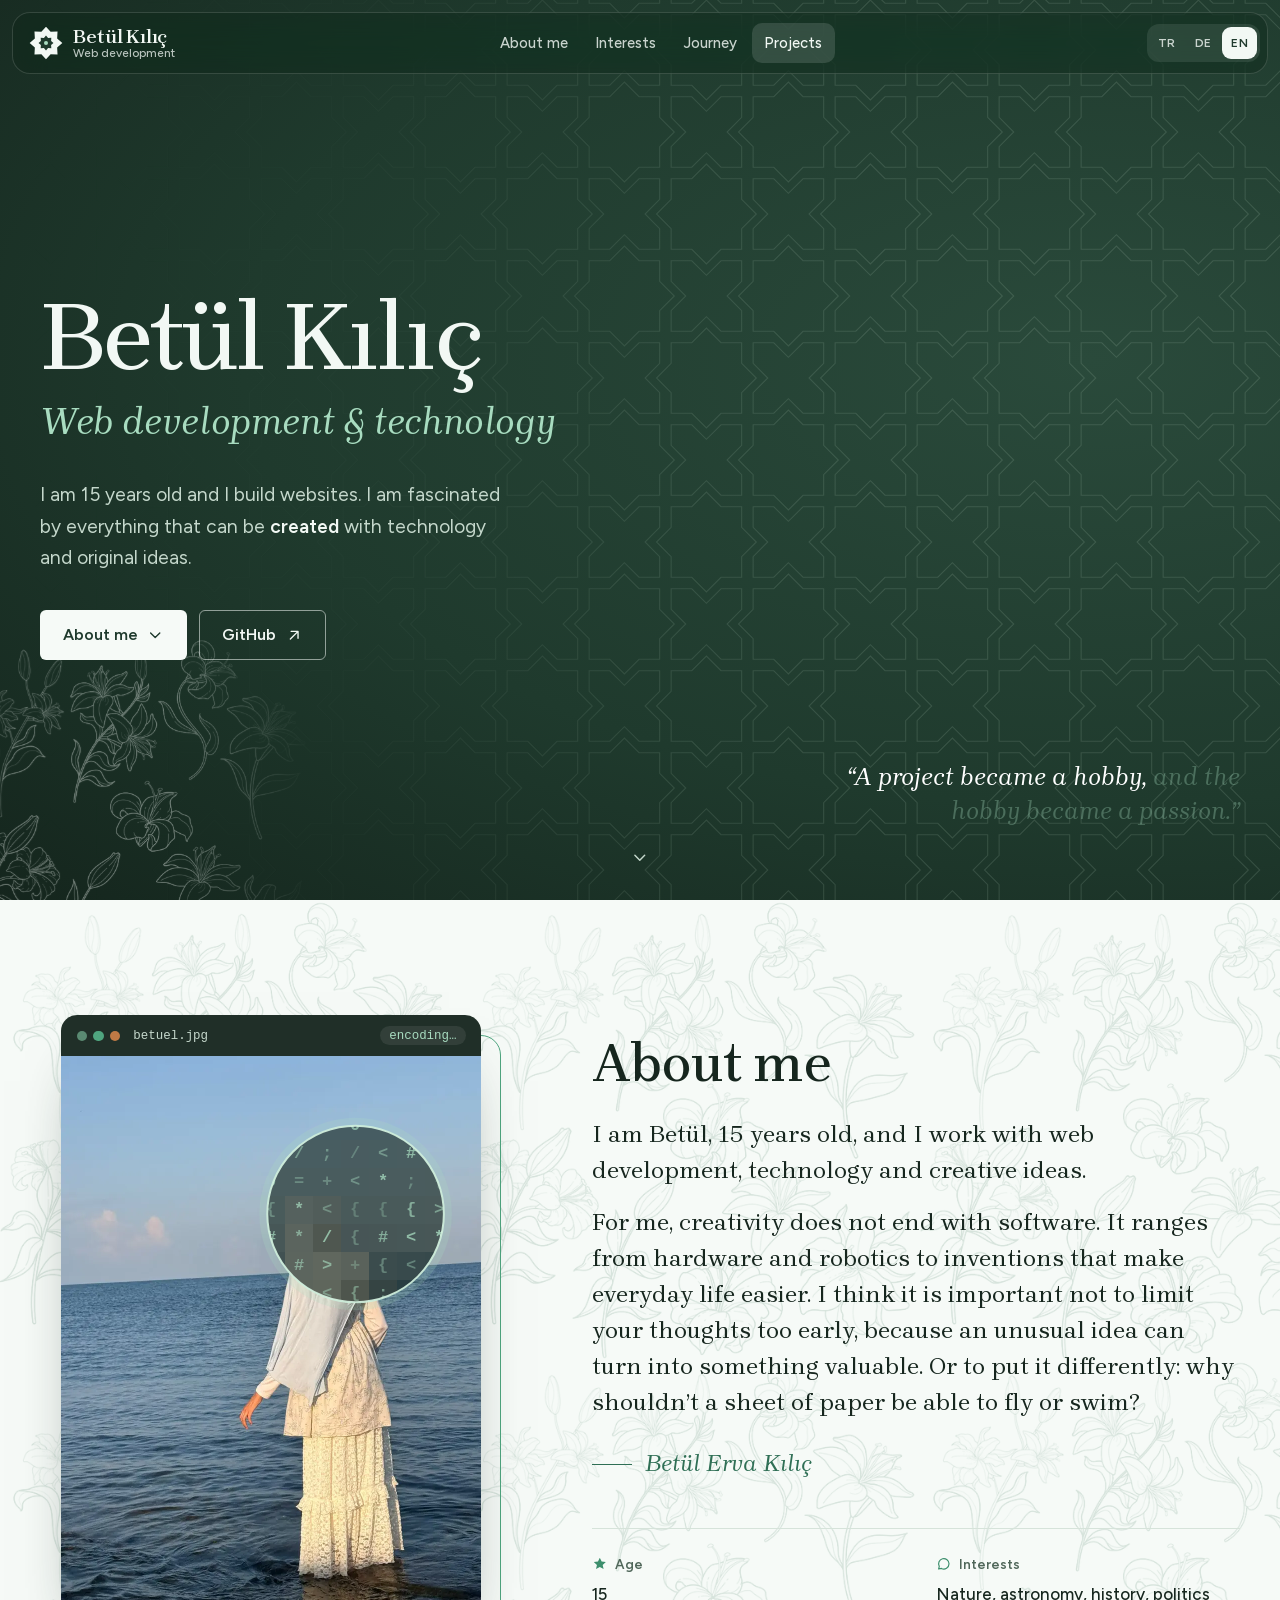
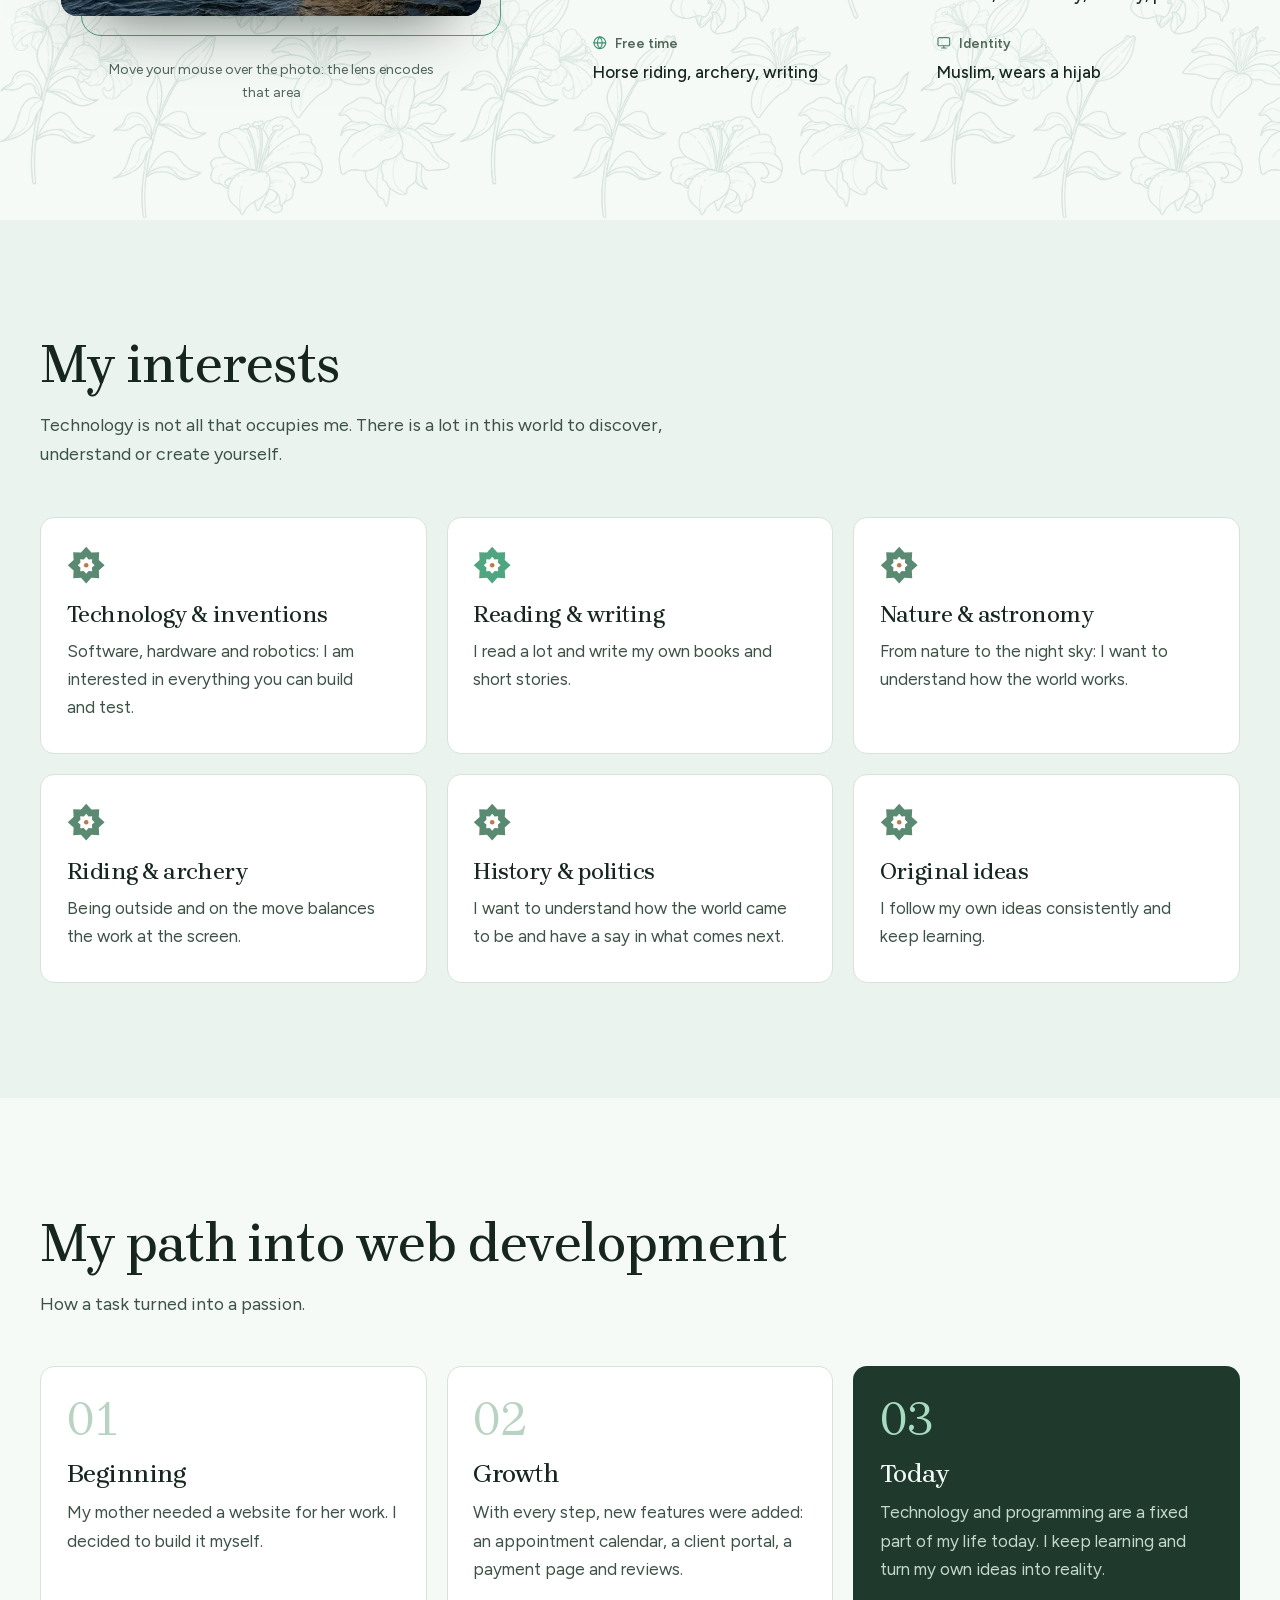
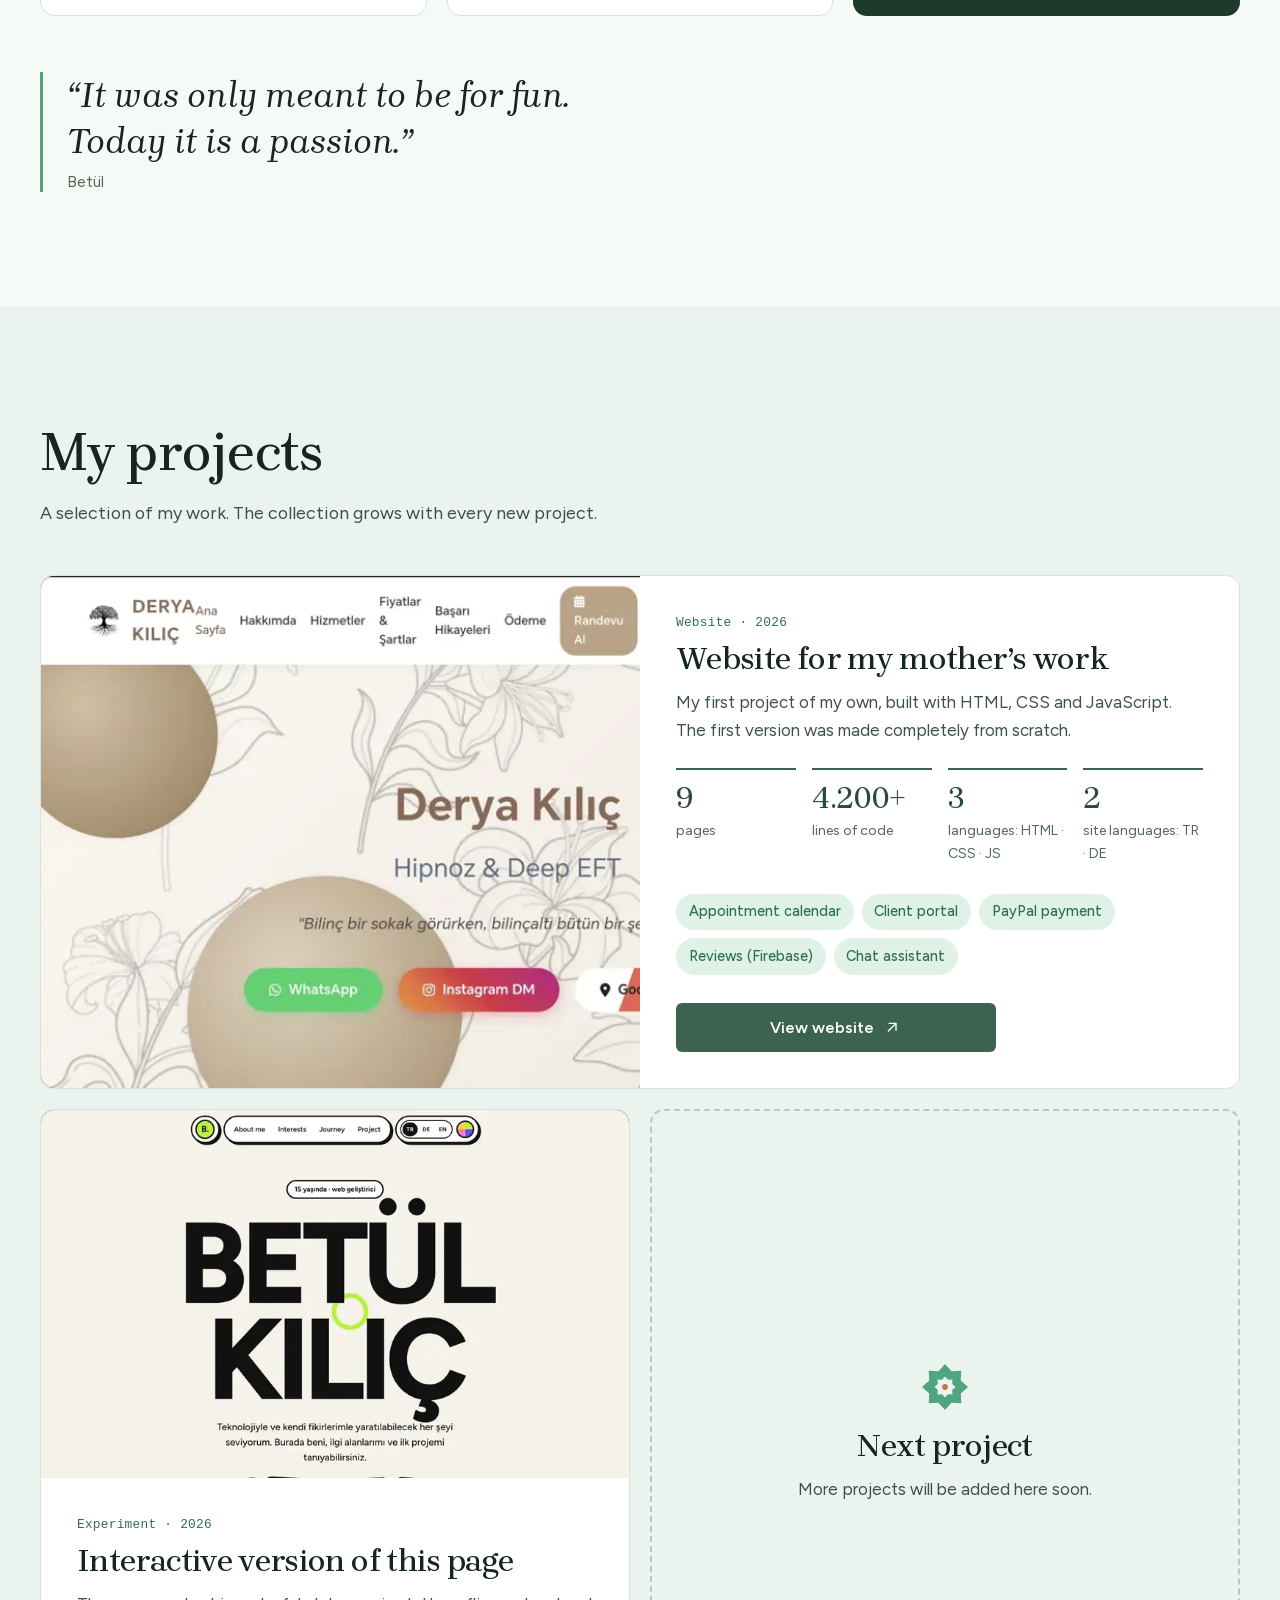
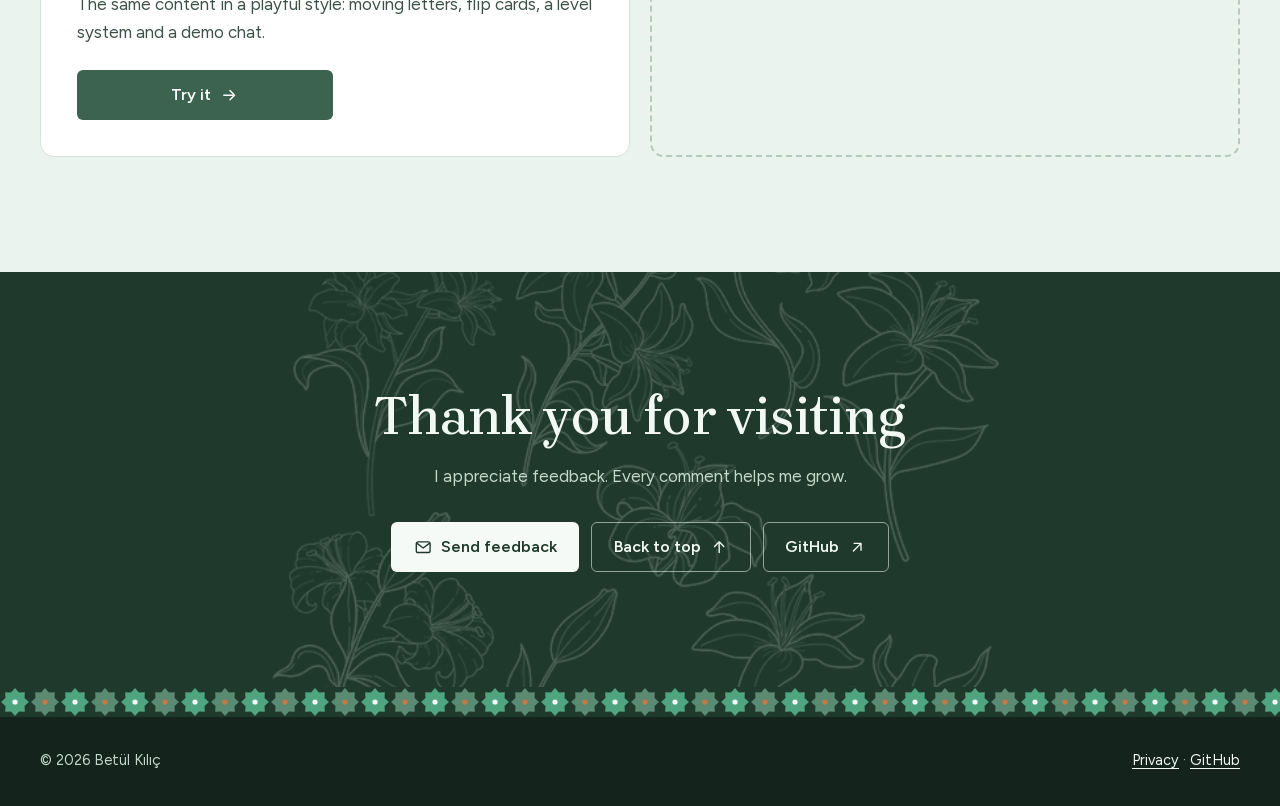
==== commit 80bf34e0: "Rename index-2.html to index.html" ====
--- a/index.html
+++ b/index.html
@@ -4,12 +4,12 @@
   <meta charset="UTF-8">
   <script>document.documentElement.classList.add("js")</script>
   <meta name="viewport" content="width=device-width, initial-scale=1, viewport-fit=cover">
-  <title>Betül Kılıç · Bu sitenin geliştiricisi</title>
-  <meta name="description" content="Betül Kılıç, bu web sitesinin geliştiricisi. Projeden hobiye, hobiden tutkuya. / Entwicklerin dieser Website: vom Projekt zum Hobby zur Leidenschaft.">
+  <title>Betül Kılıç · Web geliştirme</title>
+  <meta name="description" content="Betül Kılıç: web geliştirme, teknoloji ve yaratıcı fikirler. Webentwicklung, Technik und kreative Ideen. Web development, technology and creative ideas.">
   <meta name="theme-color" content="#1f3a2d">
   <link rel="icon" type="image/svg+xml" href="data:image/svg+xml,%3Csvg xmlns='http://www.w3.org/2000/svg' viewBox='-50 -50 100 100'%3E%3Cpath d='M0-48 13.6-32.8 33.9-33.9 32.8-13.6 48 0 32.8 13.6 33.9 33.9 13.6 32.8 0 48-13.6 32.8-33.9 33.9-32.8 13.6-48 0-32.8-13.6-33.9-33.9-13.6-32.8Z' fill='%233b6350'/%3E%3Ccircle r='9' fill='%23ffffff'/%3E%3C/svg%3E">
   <meta property="og:type" content="profile">
-  <meta property="og:title" content="Betül Kılıç · Entwicklerin dieser Website">
+  <meta property="og:title" content="Betül Kılıç · Web development">
   <meta property="og:locale" content="tr_TR">
   <meta property="og:locale:alternate" content="de_DE">
 <style>
@@ -1331,7 +1331,7 @@
   <div class="frieze" aria-hidden="true"></div>
   <div class="wrap footer-bottom" style="padding-top:2rem;border-top:0">
     <p>&copy; <span data-year>2026</span> Betül Kılıç</p>
-    <p><a href="https://github.com/Beki-Byte" target="_blank" rel="noopener noreferrer">GitHub</a></p>
+    <p><a href="datenschutz.html"><span class="tr">Gizlilik</span><span class="de">Datenschutz</span><span class="en">Privacy</span></a> · <a href="https://github.com/Beki-Byte" target="_blank" rel="noopener noreferrer">GitHub</a></p>
   </div>
 </footer>
 
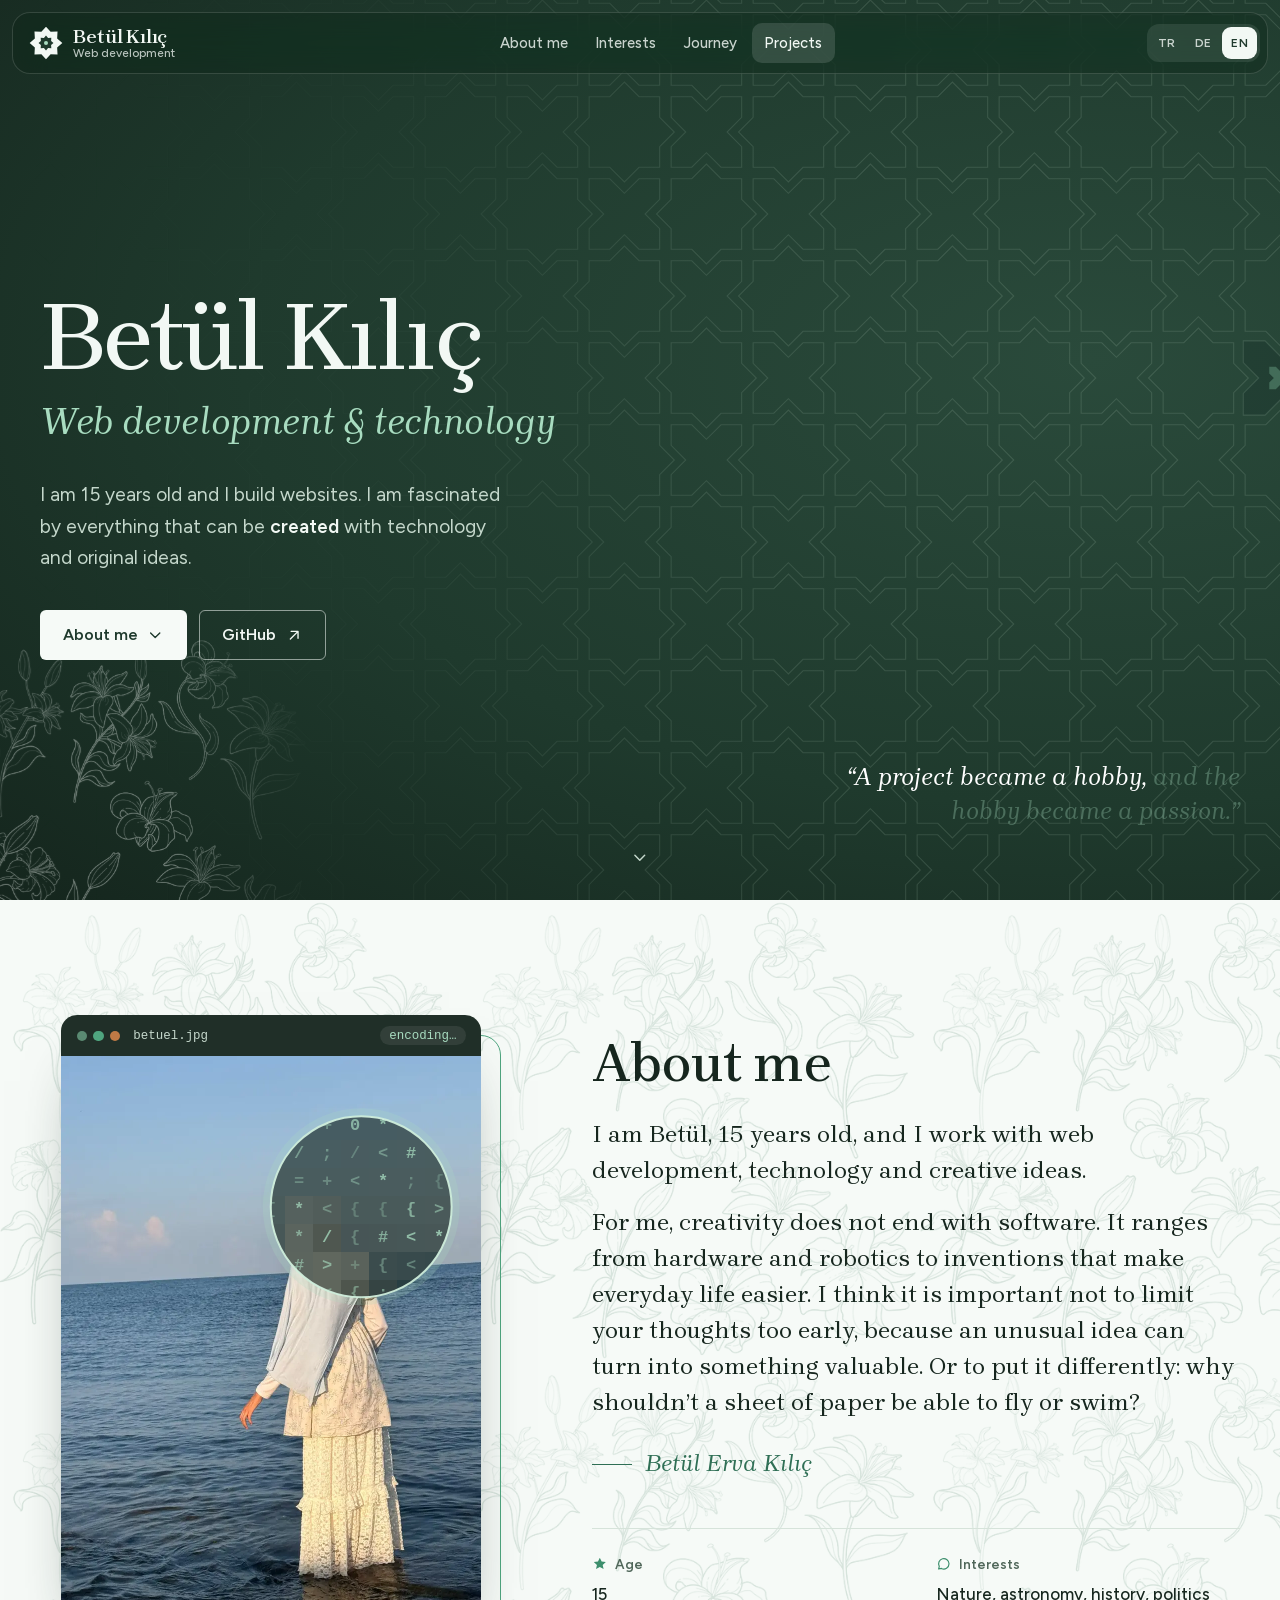
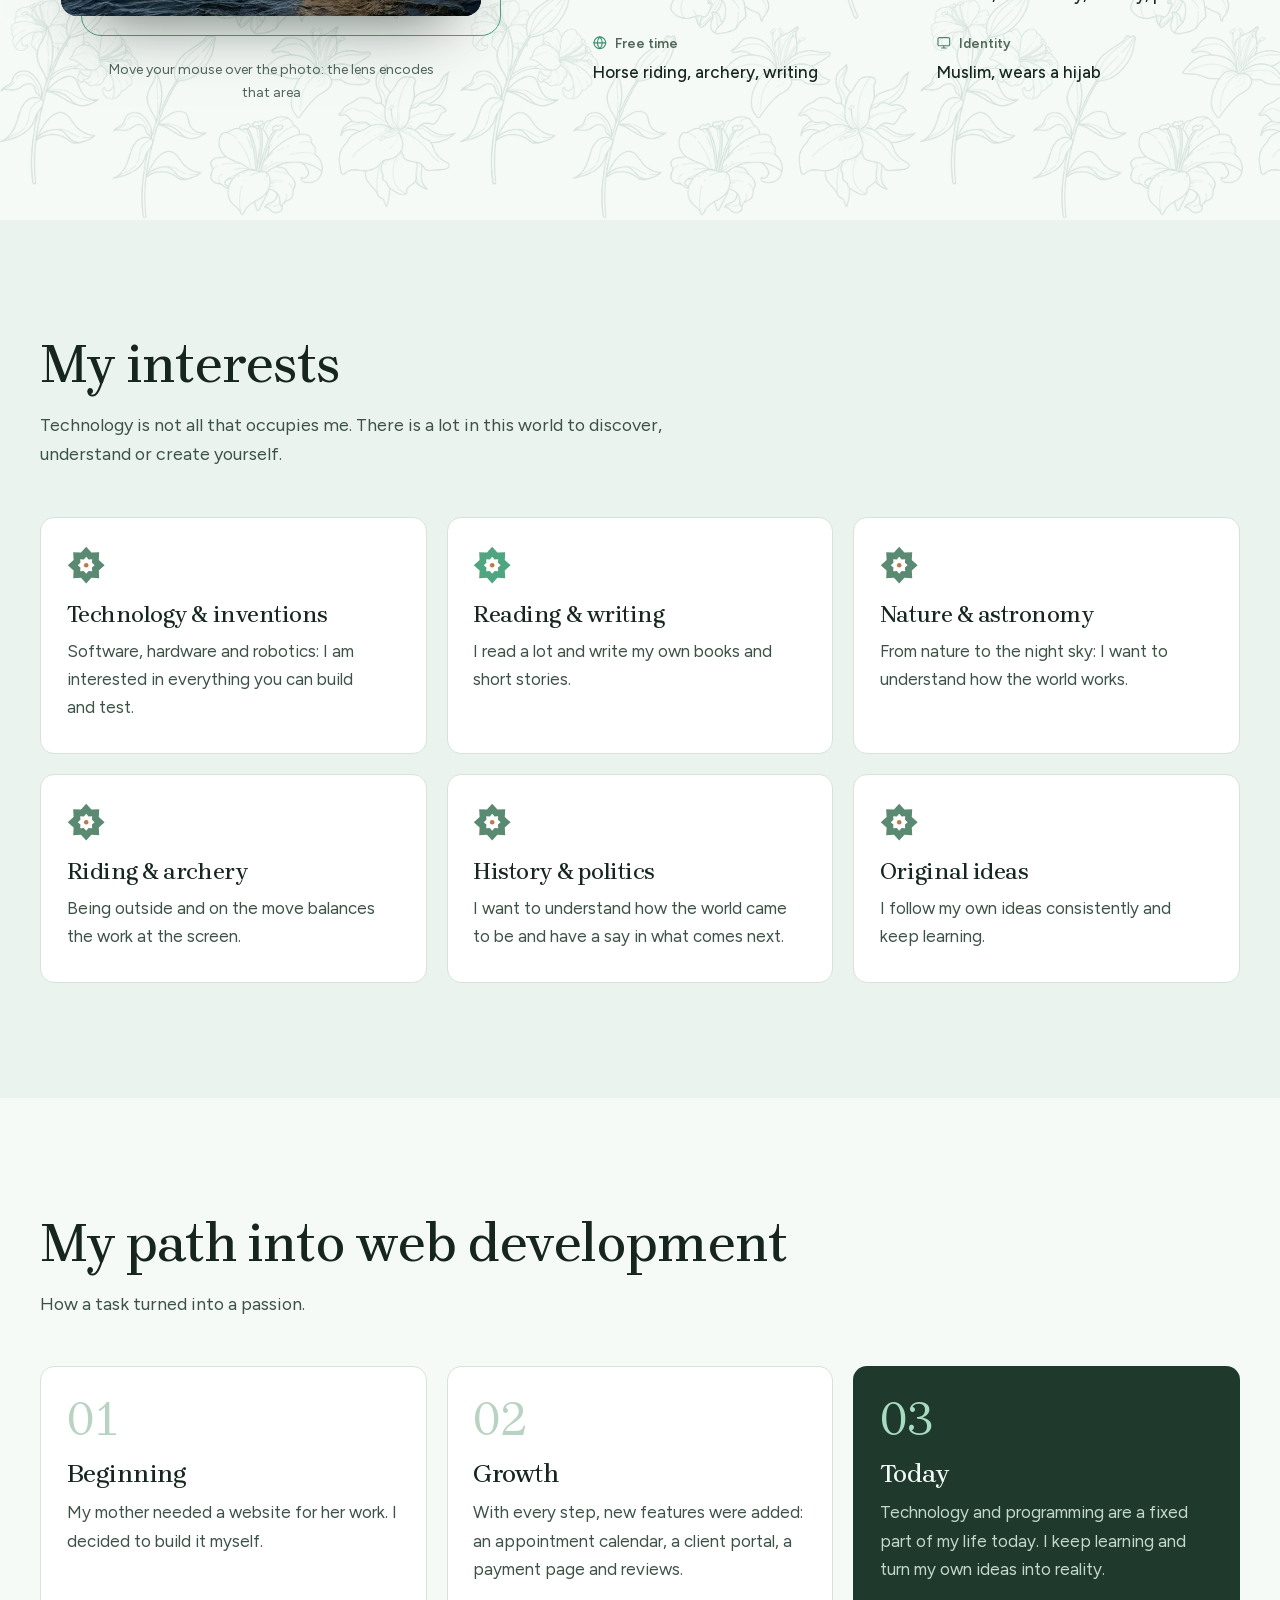
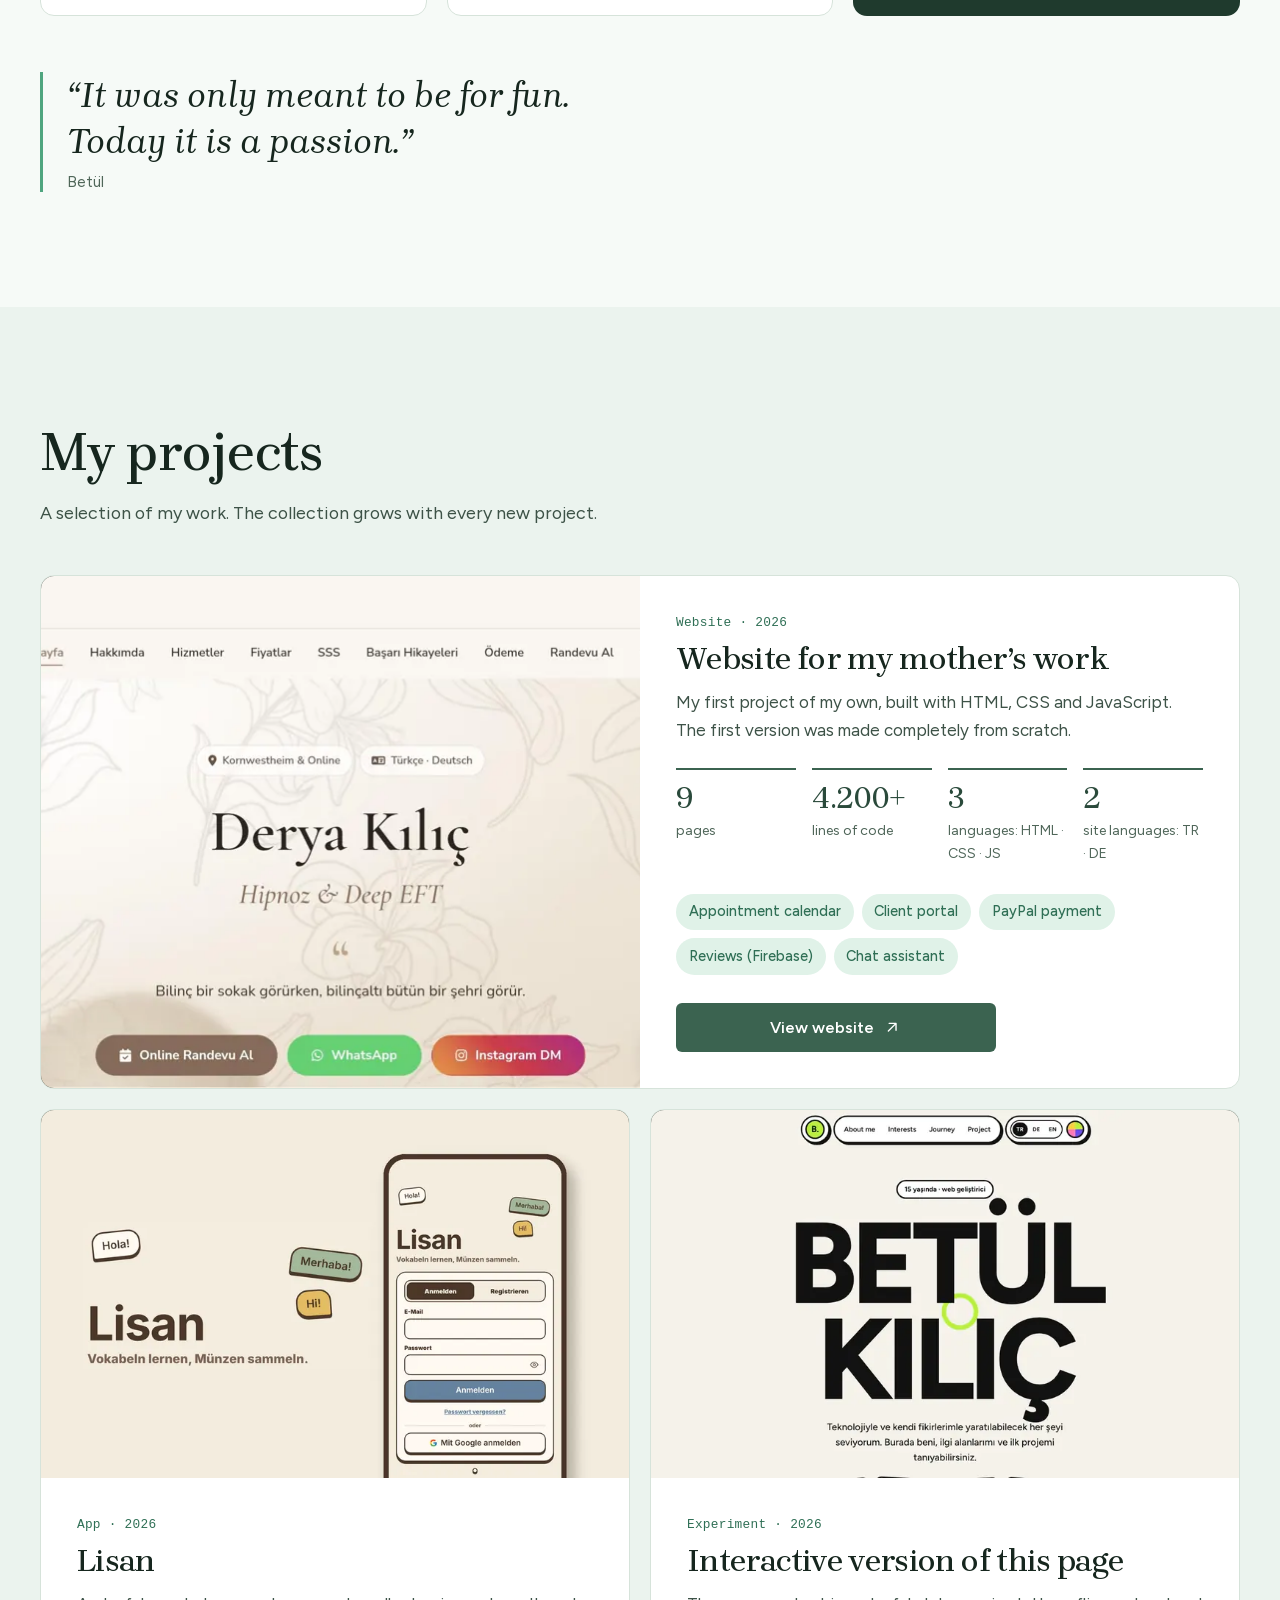
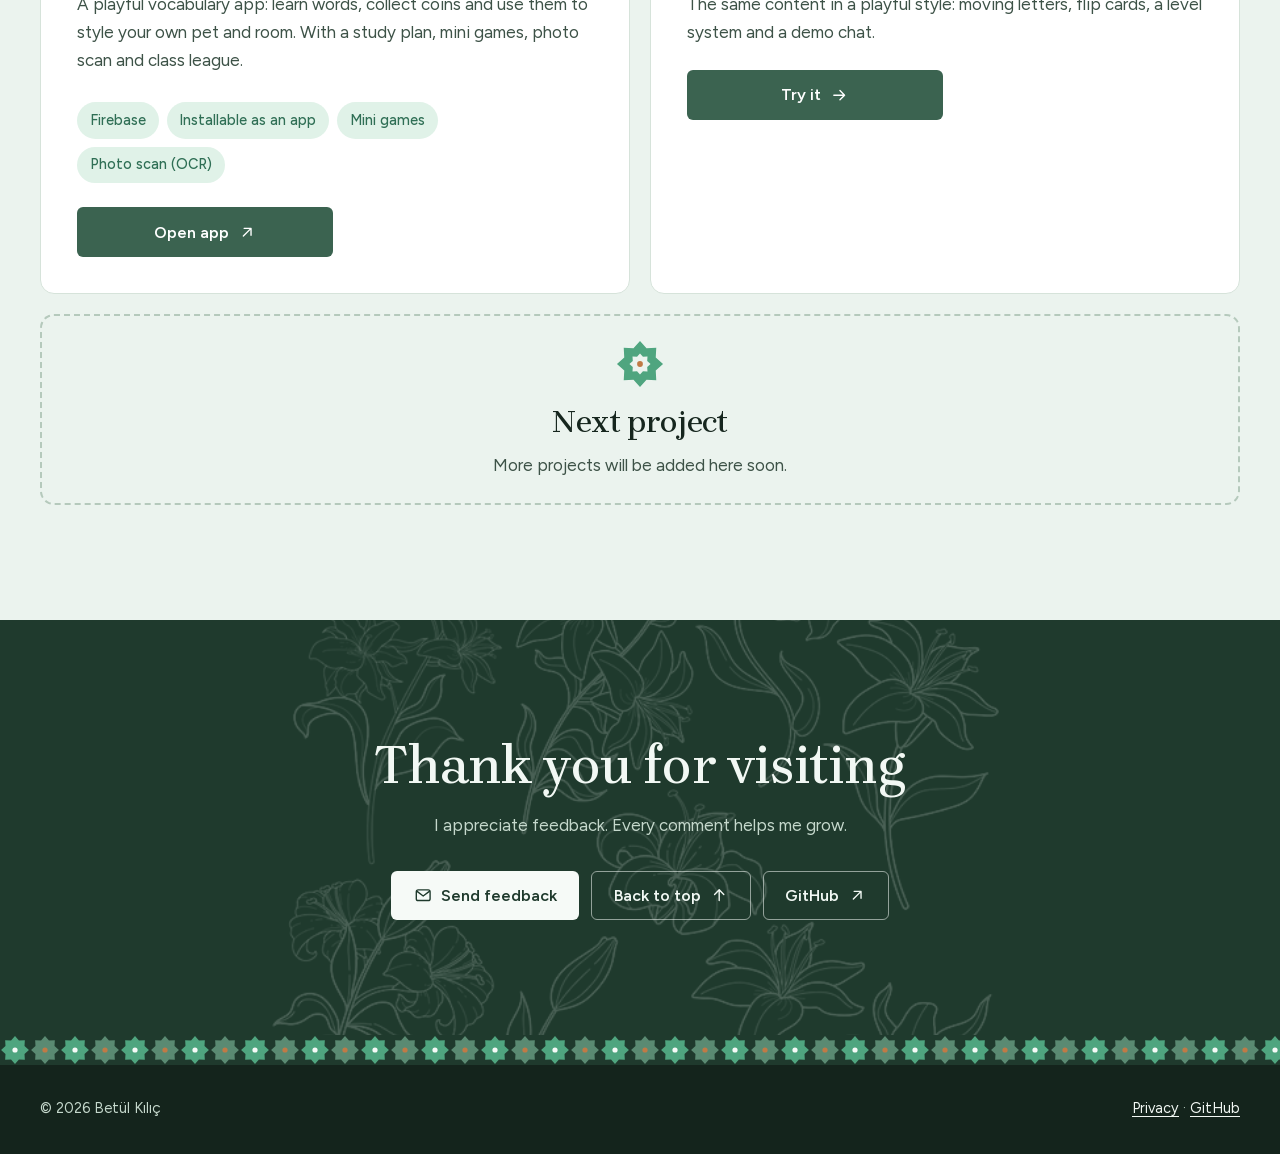
==== commit 91f9689e: "Rename index (1).html to index.html" ====
--- a/index.html
+++ b/index.html
@@ -914,8 +914,10 @@
 .pdesc { margin-top: .75rem; color: var(--ink-2); }
 .pfeature .stats { margin-top: 1.5rem; }
 .pfeature .stat b { font-size: clamp(1.6rem, 1.1rem + 1vw, 2.1rem); }
+.pfeature .pthumb img { object-position: center top; }
 .pgrid { display: grid; grid-template-columns: repeat(2, minmax(0, 1fr)); gap: 1.25rem; margin-top: 1.25rem; }
-.pnext { display: grid; place-items: center; text-align: center; background: transparent; border: 2px dashed var(--rule-strong); min-height: 18rem; }
+.pnext { grid-column: 1 / -1; display: grid; place-items: center; text-align: center; background: transparent; border: 2px dashed var(--rule-strong); min-height: 0; }
+.pnext .pbody { padding-block: 1.5rem; }
 .pnext .tile { width: 3rem; height: 3rem; margin: 0 auto; --t-fill: var(--turq-500); --t-inner: var(--glaze-2); --t-dot: var(--coral); transition: transform .8s var(--ease-out); }
 .pnext:hover .tile { transform: rotate(90deg); }
 @media (max-width: 960px) { .pfeature, .pgrid { grid-template-columns: 1fr; } .pfeature .stats { grid-template-columns: repeat(2, minmax(0, 1fr)); } }
@@ -1269,7 +1271,7 @@
            dem Raster unten kopieren und Bild, Texte und Link anpassen.
            ============================================================ -->
       <article class="pcard pfeature reveal">
-        <a class="pthumb" href="https://beki-byte.github.io/Derya-Kilic-Hipnoz-ve-Deep-EFT-Merkezi-/" target="_blank" rel="noopener noreferrer" tabindex="-1" aria-hidden="true"><img src="[data-uri]" alt="" loading="lazy"></a>
+        <a class="pthumb" href="https://beki-byte.github.io/Derya-Kilic-Hipnoz-ve-Deep-EFT-Merkezi-/" target="_blank" rel="noopener noreferrer" tabindex="-1" aria-hidden="true"><img src="[data-uri]" alt="" loading="lazy"></a>
         <div class="pbody">
           <p class="ptag">Website · 2026</p>
           <h3><span class="tr">Annemin işi için web sitesi</span><span class="de">Website für die Arbeit meiner Mutter</span><span class="en">Website for my mother’s work</span></h3>
@@ -1292,6 +1294,21 @@
       </article>
 
       <div class="pgrid">
+        <article class="pcard reveal">
+          <a class="pthumb" href="https://lisan.goldensunderya.workers.dev/" target="_blank" rel="noopener noreferrer" tabindex="-1" aria-hidden="true"><img src="[data-uri]" alt="" loading="lazy"></a>
+          <div class="pbody">
+            <p class="ptag">App · 2026</p>
+            <h3>Lisan</h3>
+            <p class="pdesc tr">Oyun gibi kelime öğrenme uygulaması: kelime öğren, para topla, kendi hayvanını ve odanı süsle. Lernplan, mini oyunlar, fotoğrafla kelime tarama ve sınıf ligi.</p><p class="pdesc de">Eine spielerische Vokabel-App: Vokabeln lernen, Münzen sammeln und damit das eigene Tier und Zimmer gestalten. Mit Lernplan, Minigames, Foto-Scan und Klassen-Liga.</p><p class="pdesc en">A playful vocabulary app: learn words, collect coins and use them to style your own pet and room. With a study plan, mini games, photo scan and class league.</p>
+            <div class="chips">
+              <span class="chip">Firebase</span>
+              <span class="chip"><span class="tr">Uygulama olarak yüklenebilir</span><span class="de">Als App installierbar</span><span class="en">Installable as an app</span></span>
+              <span class="chip"><span class="tr">Mini oyunlar</span><span class="de">Minigames</span><span class="en">Mini games</span></span>
+              <span class="chip"><span class="tr">Fotoğraf tarama (OCR)</span><span class="de">Foto-Scan (OCR)</span><span class="en">Photo scan (OCR)</span></span>
+            </div>
+            <div class="slot" style="margin-top:1.5rem;max-width:16rem"><a class="btn btn-primary" href="https://lisan.goldensunderya.workers.dev/" target="_blank" rel="noopener noreferrer"><span class="tr">Uygulamayı aç</span><span class="de">App öffnen</span><span class="en">Open app</span><svg class="ic" aria-hidden="true"><use href="#i-out"/></svg></a></div>
+          </div>
+        </article>
         <article class="pcard reveal">
           <a class="pthumb" href="entwicklerin2.html" tabindex="-1" aria-hidden="true"><img src="[data-uri]" alt="" loading="lazy"></a>
           <div class="pbody">
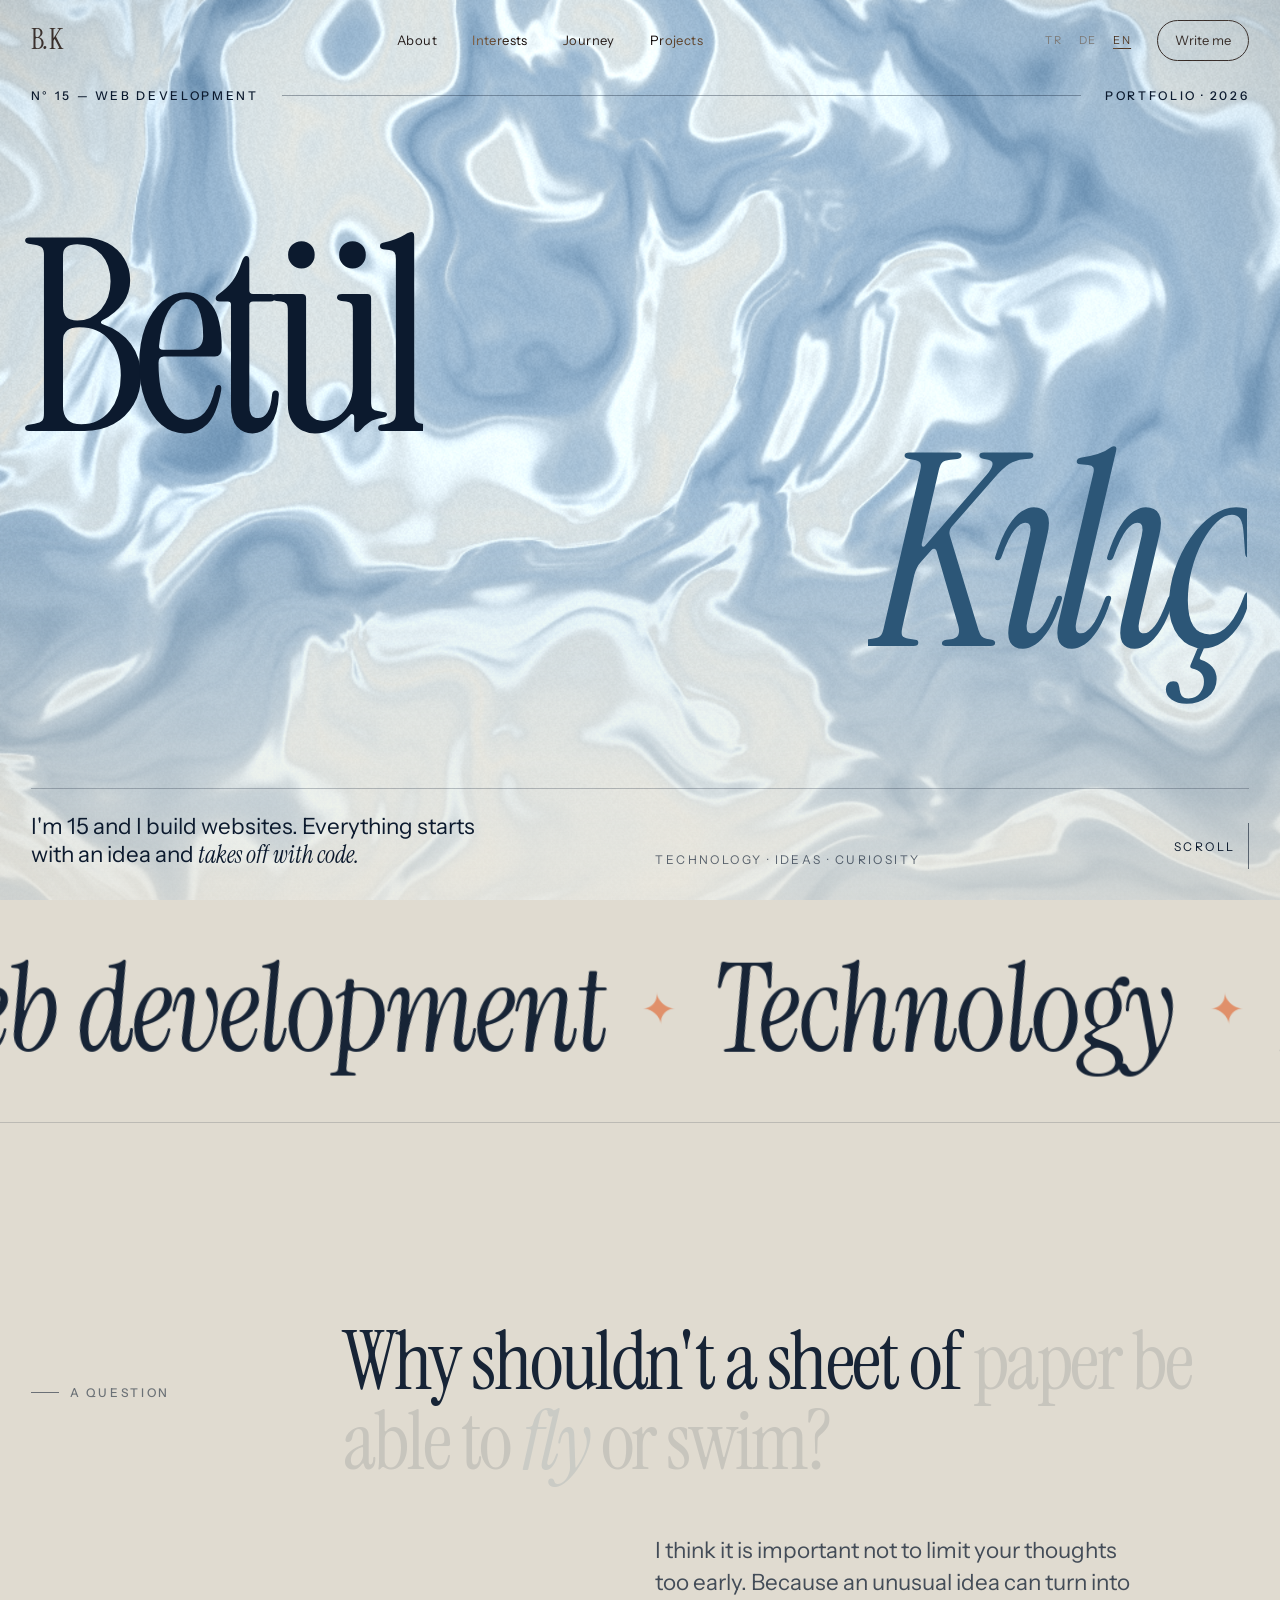
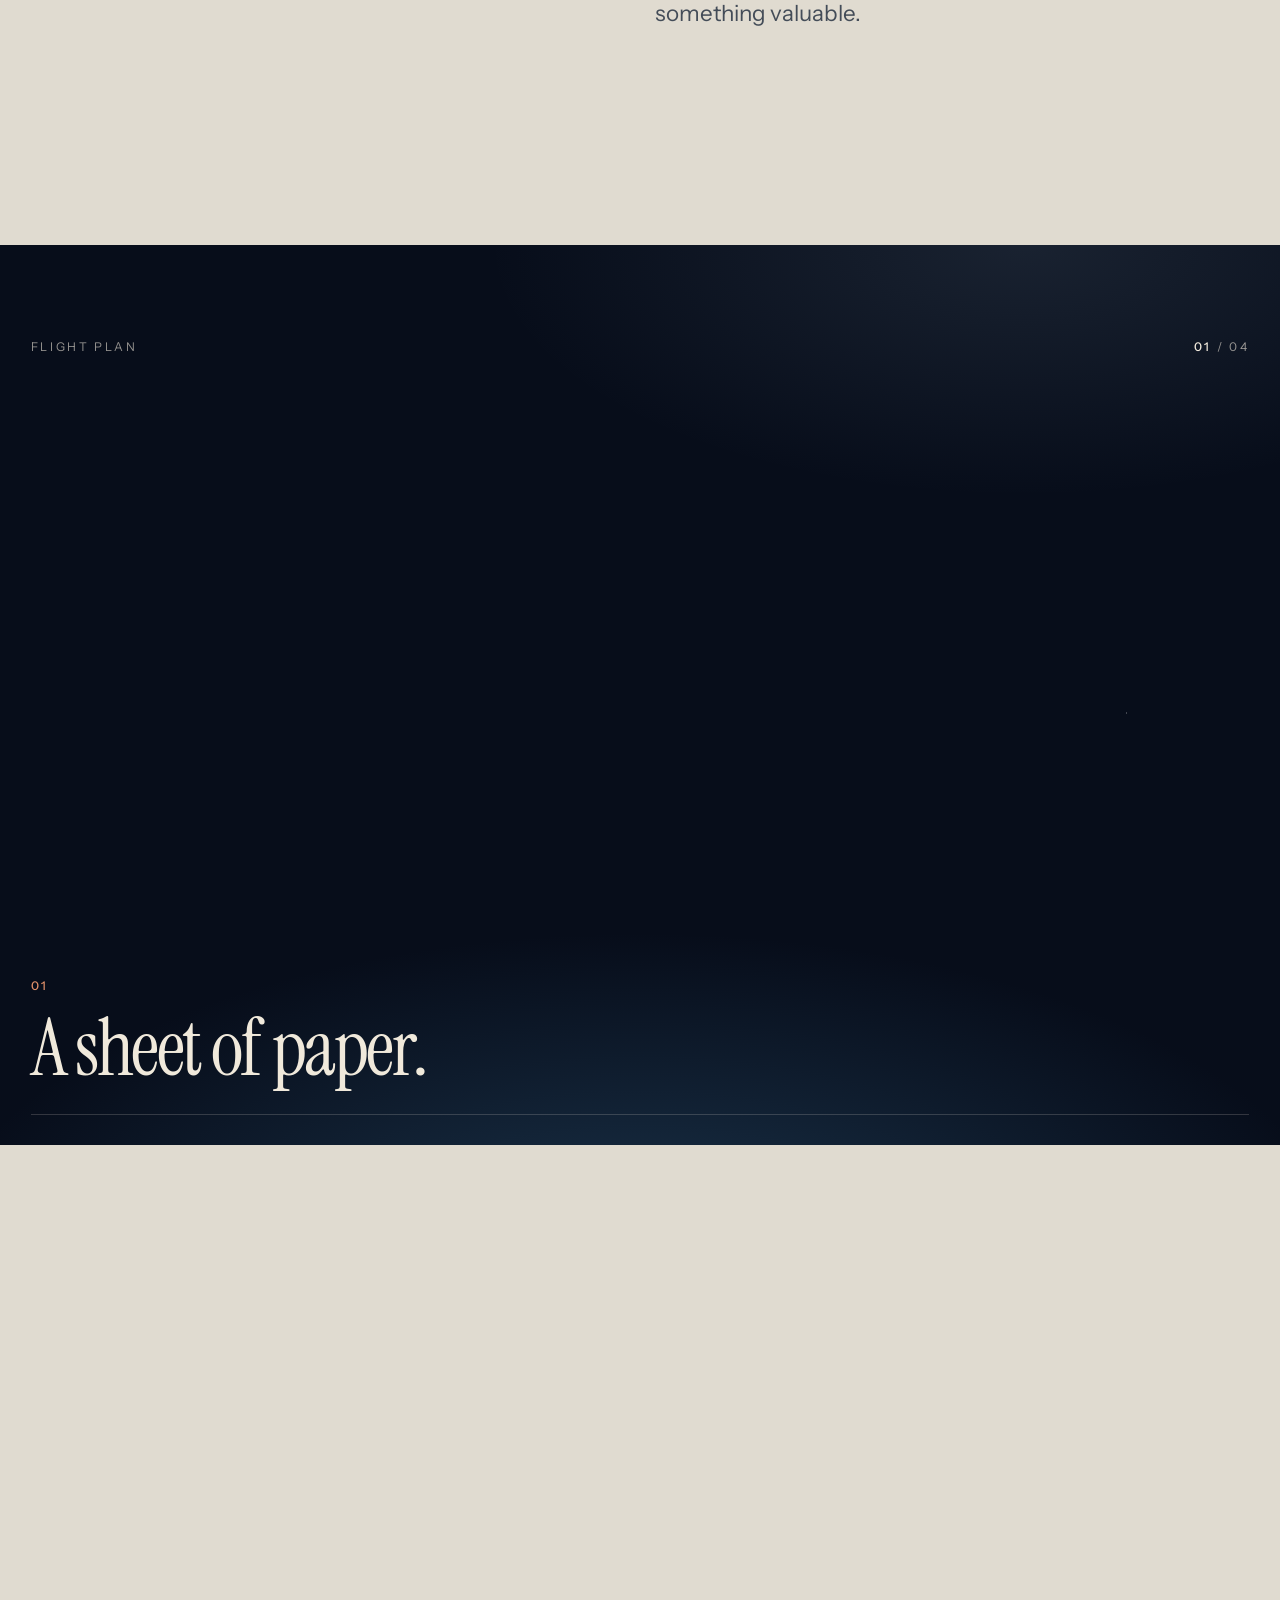
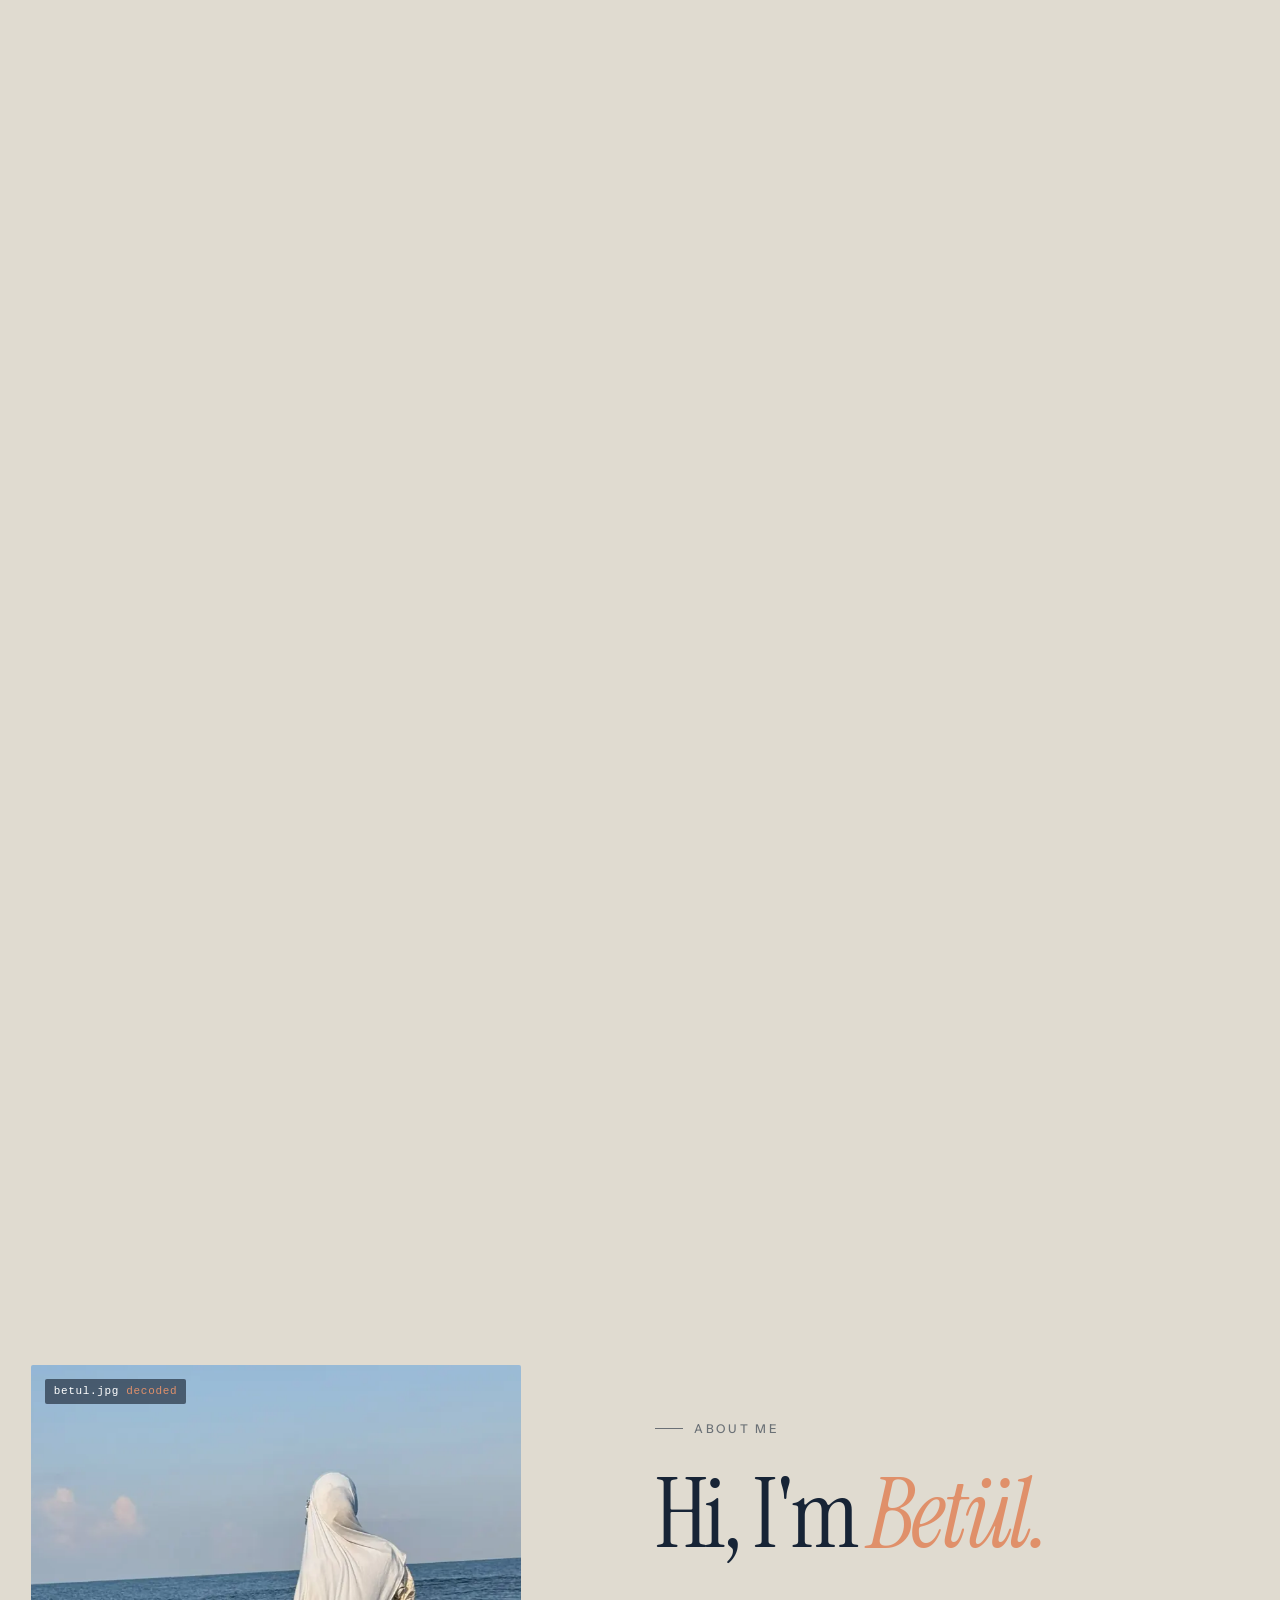
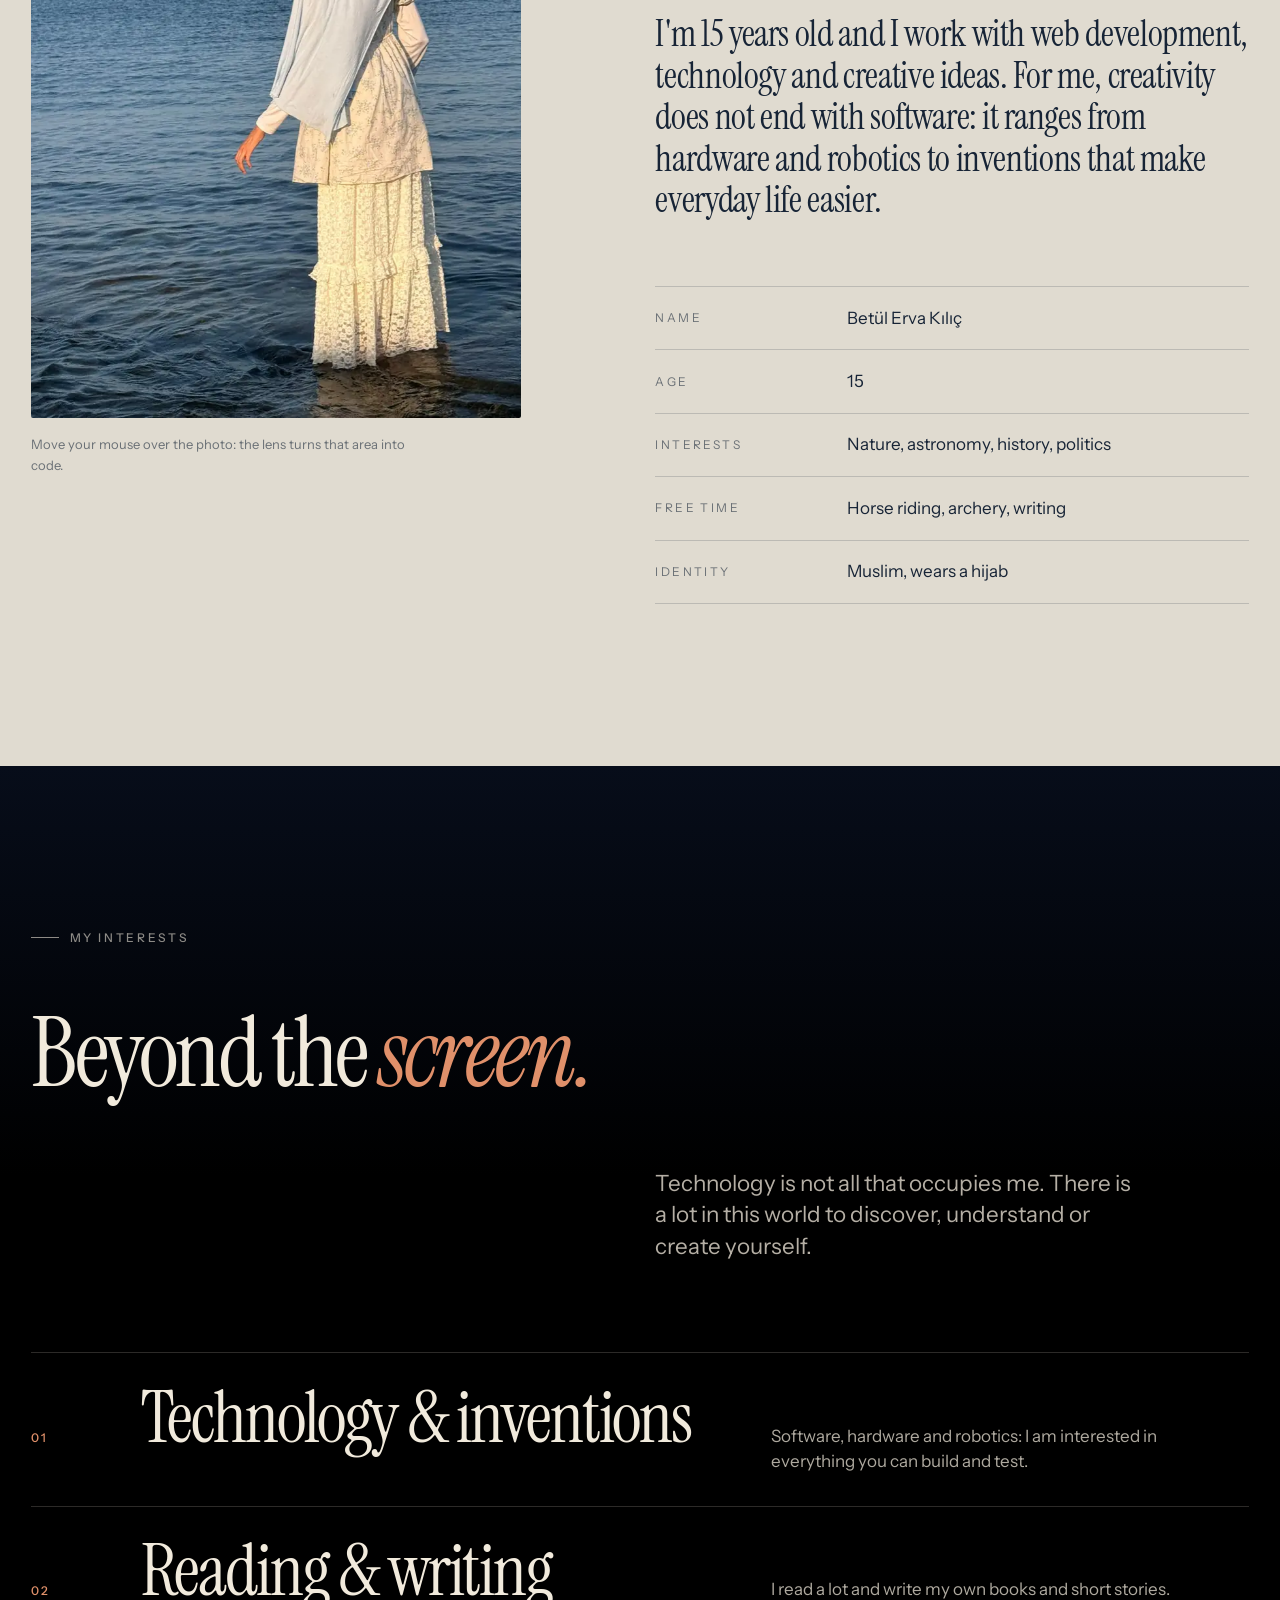
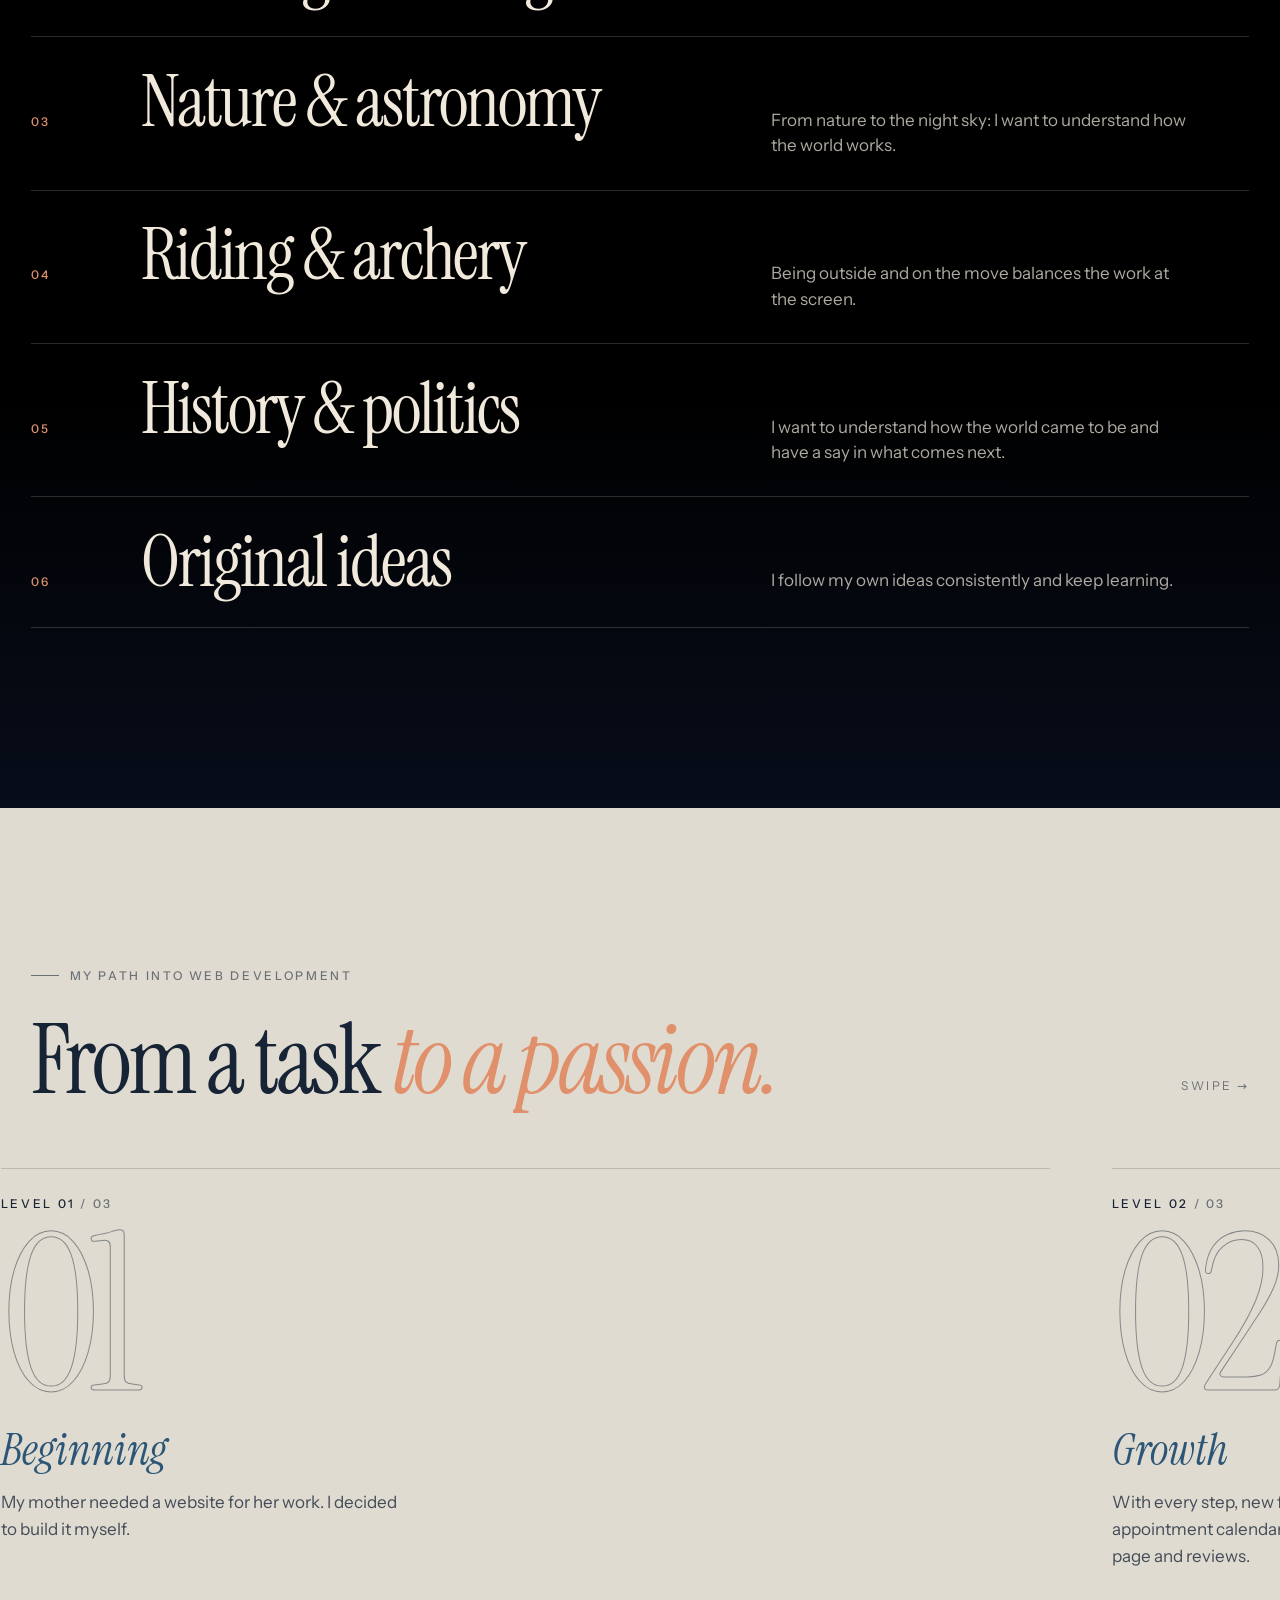
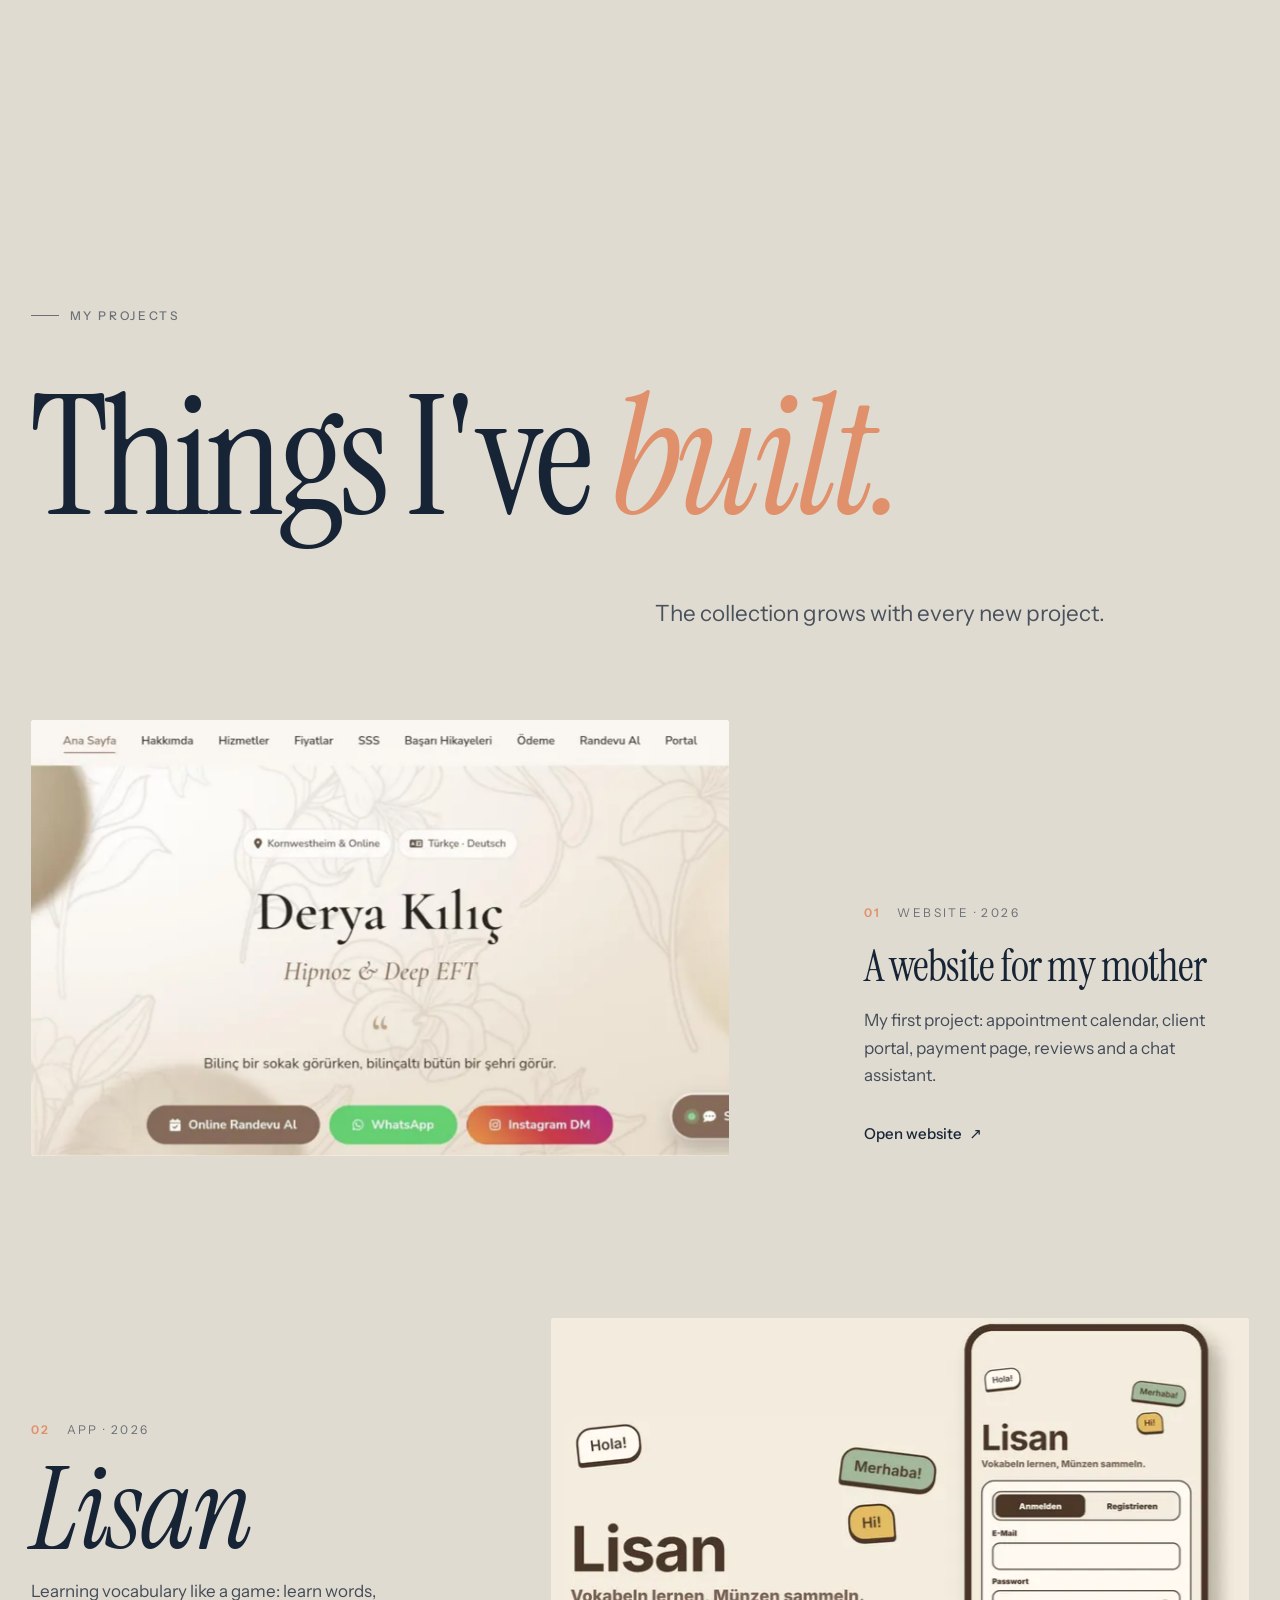
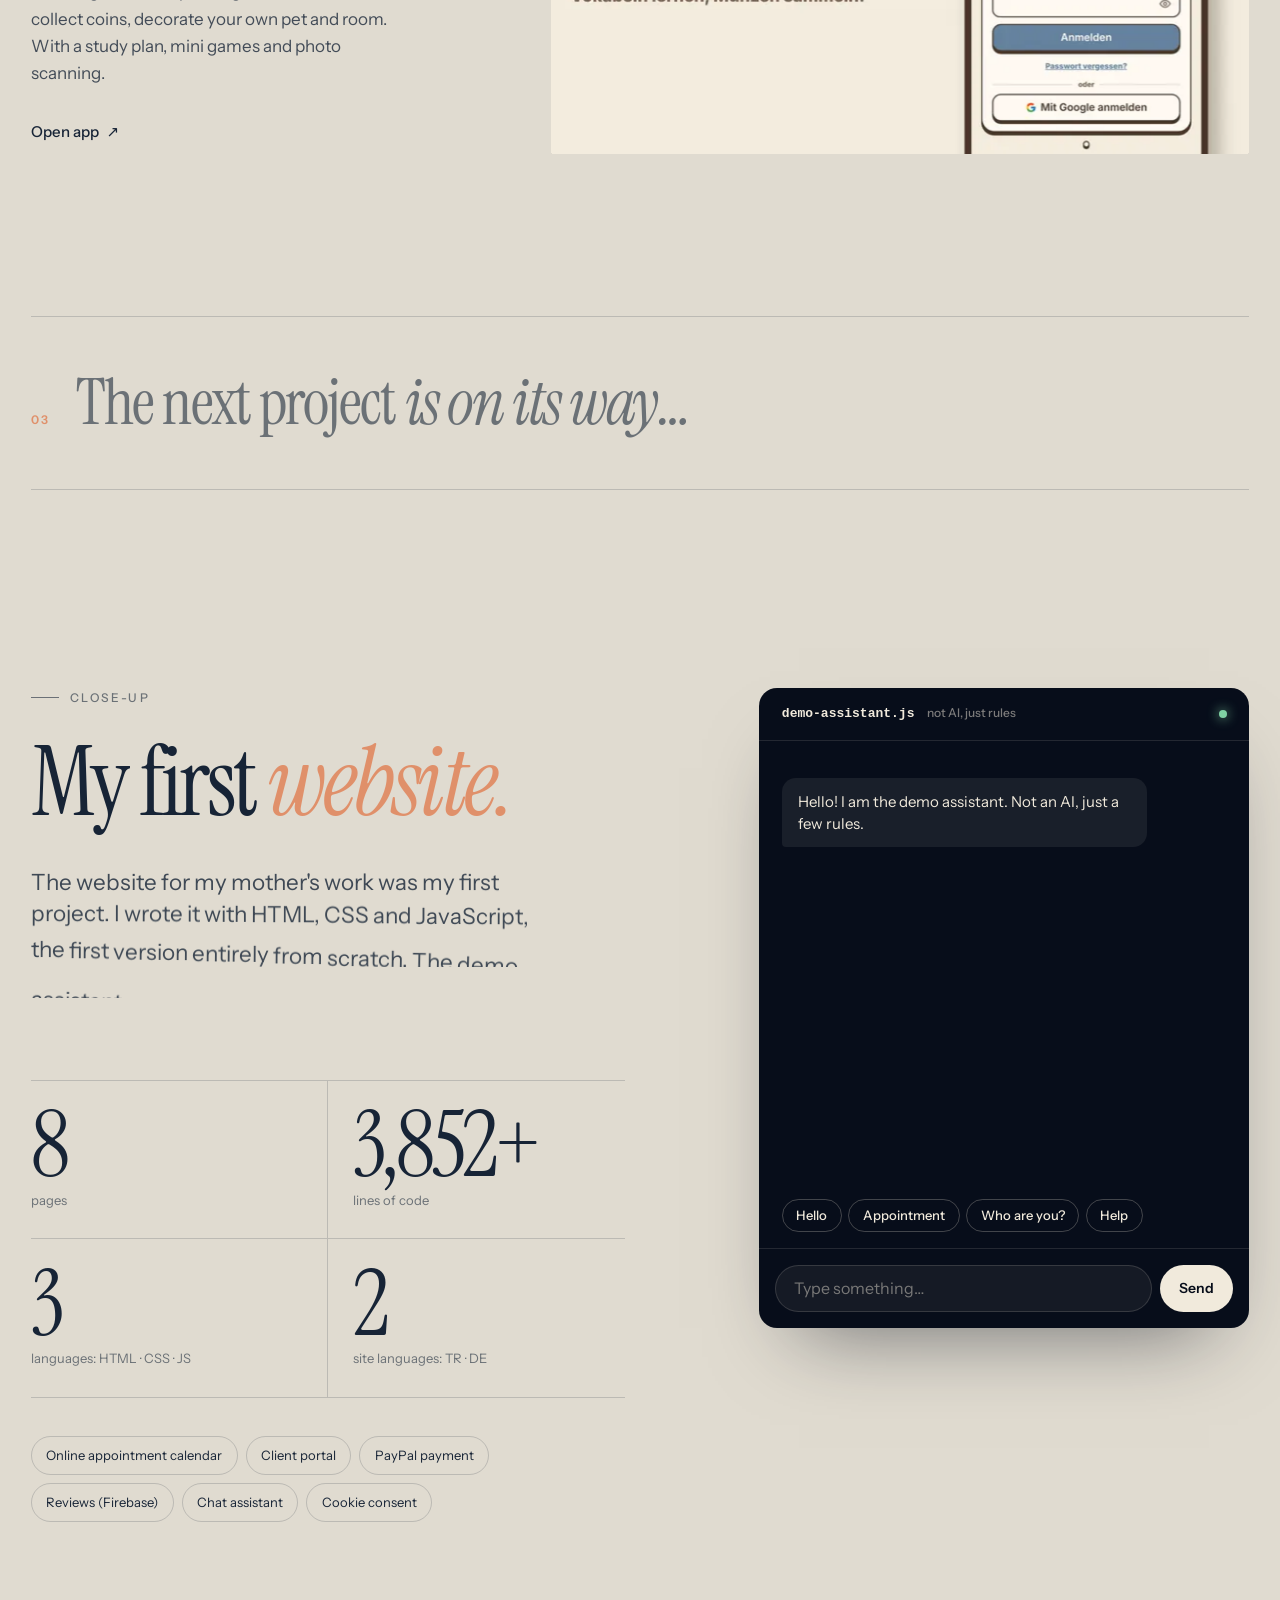
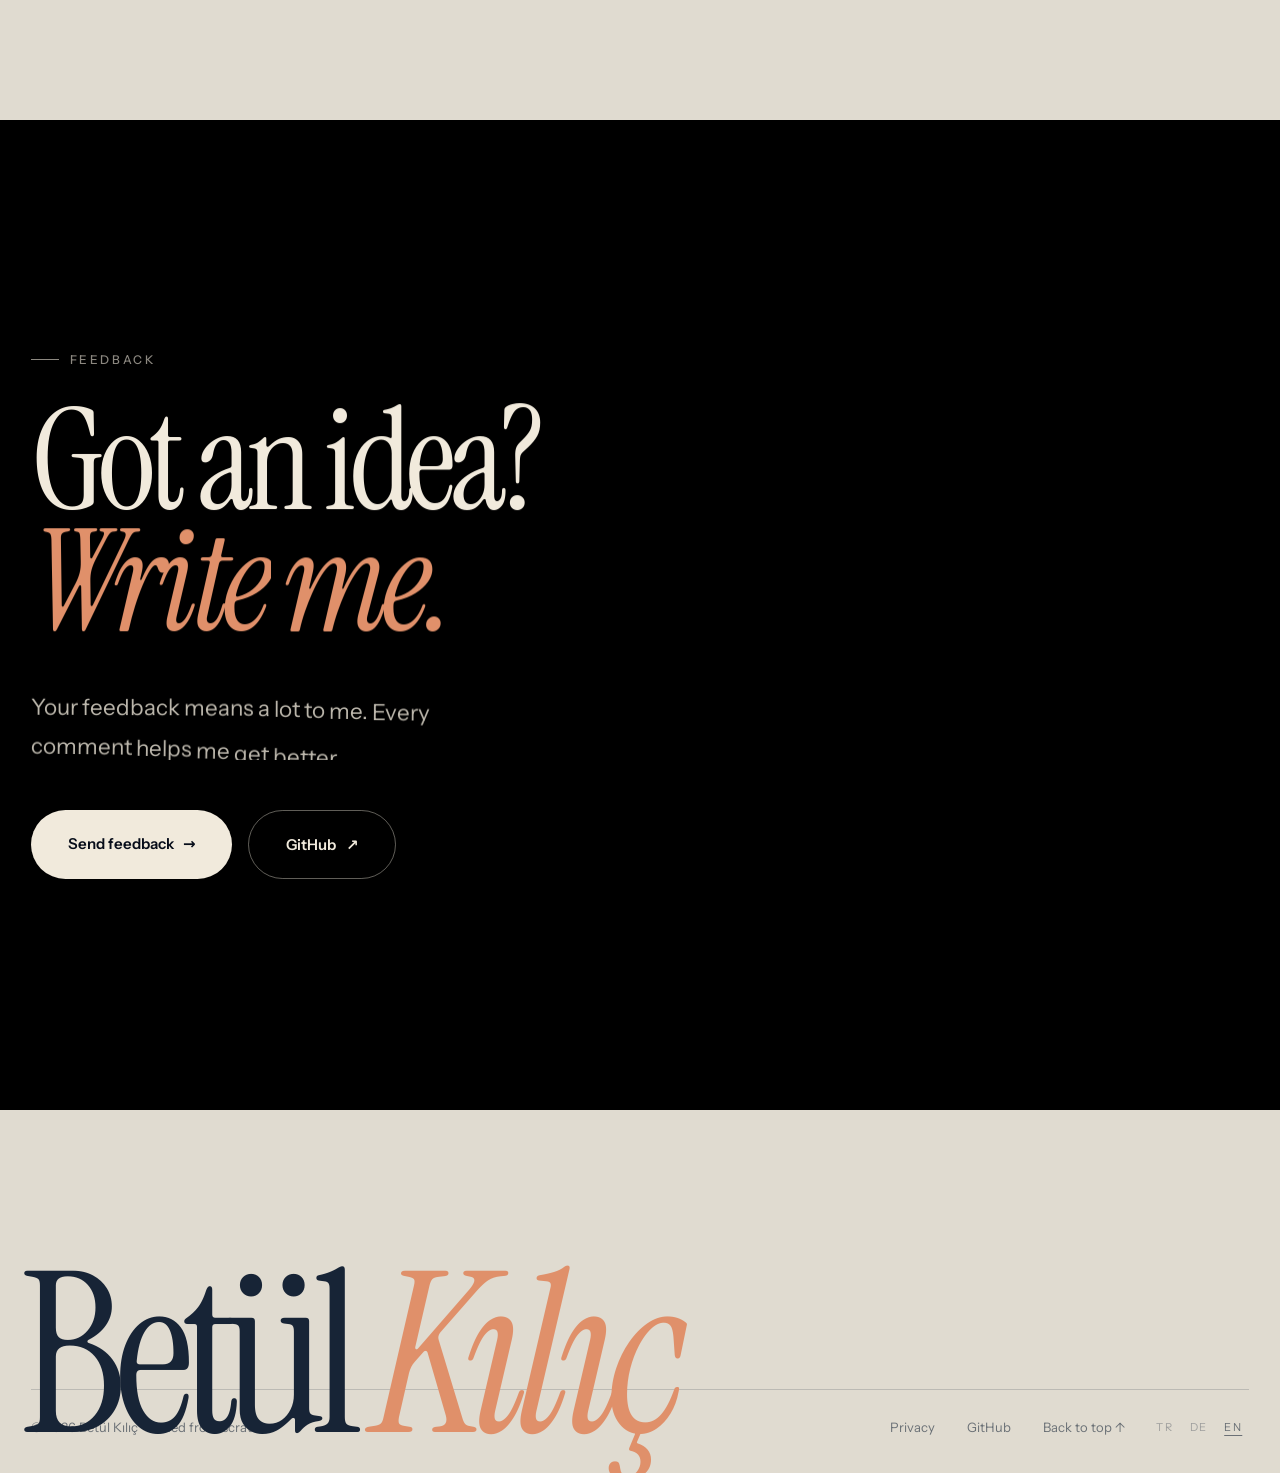
==== commit 6221e0d3: "Neue immersive Portfolio-Seite von Grund auf Konzept „Ein Blatt Papier lernt fliegen“: Seiden-Shader" ====
--- a/index.html
+++ b/index.html
@@ -1,1802 +1,274 @@
-<!DOCTYPE html>
-<html lang="tr" data-lang="tr">
+<!doctype html>
+<html lang="tr">
 <head>
-  <meta charset="UTF-8">
-  <script>document.documentElement.classList.add("js")</script>
-  <meta name="viewport" content="width=device-width, initial-scale=1, viewport-fit=cover">
+  <meta charset="utf-8">
+  <meta name="viewport" content="width=device-width, initial-scale=1">
   <title>Betül Kılıç · Web geliştirme</title>
-  <meta name="description" content="Betül Kılıç: web geliştirme, teknoloji ve yaratıcı fikirler. Webentwicklung, Technik und kreative Ideen. Web development, technology and creative ideas.">
-  <meta name="theme-color" content="#1f3a2d">
-  <link rel="icon" type="image/svg+xml" href="data:image/svg+xml,%3Csvg xmlns='http://www.w3.org/2000/svg' viewBox='-50 -50 100 100'%3E%3Cpath d='M0-48 13.6-32.8 33.9-33.9 32.8-13.6 48 0 32.8 13.6 33.9 33.9 13.6 32.8 0 48-13.6 32.8-33.9 33.9-32.8 13.6-48 0-32.8-13.6-33.9-33.9-13.6-32.8Z' fill='%233b6350'/%3E%3Ccircle r='9' fill='%23ffffff'/%3E%3C/svg%3E">
-  <meta property="og:type" content="profile">
-  <meta property="og:title" content="Betül Kılıç · Web development">
-  <meta property="og:locale" content="tr_TR">
-  <meta property="og:locale:alternate" content="de_DE">
-<style>
-/* self-hosted: Brygada 1918 & Figtree (SIL OFL), latin + latin-ext */
-/* latin-ext */
-@font-face {
-  font-family: 'Brygada 1918';
-  font-style: italic;
-  font-weight: 400 700;
-  font-display: swap;
-  src: url([data-uri]) format('woff2');
-  unicode-range: U+0100-02BA, U+02BD-02C5, U+02C7-02CC, U+02CE-02D7, U+02DD-02FF, U+0304, U+0308, U+0329, U+1D00-1DBF, U+1E00-1E9F, U+1EF2-1EFF, U+2020, U+20A0-20AB, U+20AD-20C4, U+2113, U+2C60-2C7F, U+A720-A7FF;
-}
-/* latin */
-@font-face {
-  font-family: 'Brygada 1918';
-  font-style: italic;
-  font-weight: 400 700;
-  font-display: swap;
-  src: url([data-uri]) format('woff2');
-  unicode-range: U+0000-00FF, U+0131, U+0152-0153, U+02BB-02BC, U+02C6, U+02DA, U+02DC, U+0304, U+0308, U+0329, U+2000-206F, U+20AC, U+2122, U+2191, U+2193, U+2212, U+2215, U+FEFF, U+FFFD;
-}
-/* latin-ext */
-@font-face {
-  font-family: 'Brygada 1918';
-  font-style: normal;
-  font-weight: 400 700;
-  font-display: swap;
-  src: url([data-uri]) format('woff2');
-  unicode-range: U+0100-02BA, U+02BD-02C5, U+02C7-02CC, U+02CE-02D7, U+02DD-02FF, U+0304, U+0308, U+0329, U+1D00-1DBF, U+1E00-1E9F, U+1EF2-1EFF, U+2020, U+20A0-20AB, U+20AD-20C4, U+2113, U+2C60-2C7F, U+A720-A7FF;
-}
-/* latin */
-@font-face {
-  font-family: 'Brygada 1918';
-  font-style: normal;
-  font-weight: 400 700;
-  font-display: swap;
-  src: url([data-uri]) format('woff2');
-  unicode-range: U+0000-00FF, U+0131, U+0152-0153, U+02BB-02BC, U+02C6, U+02DA, U+02DC, U+0304, U+0308, U+0329, U+2000-206F, U+20AC, U+2122, U+2191, U+2193, U+2212, U+2215, U+FEFF, U+FFFD;
-}
-/* latin-ext */
-@font-face {
-  font-family: 'Figtree';
-  font-style: normal;
-  font-weight: 400 700;
-  font-display: swap;
-  src: url([data-uri]) format('woff2');
-  unicode-range: U+0100-02BA, U+02BD-02C5, U+02C7-02CC, U+02CE-02D7, U+02DD-02FF, U+0304, U+0308, U+0329, U+1D00-1DBF, U+1E00-1E9F, U+1EF2-1EFF, U+2020, U+20A0-20AB, U+20AD-20C4, U+2113, U+2C60-2C7F, U+A720-A7FF;
-}
-/* latin */
-@font-face {
-  font-family: 'Figtree';
-  font-style: normal;
-  font-weight: 400 700;
-  font-display: swap;
-  src: url([data-uri]) format('woff2');
-  unicode-range: U+0000-00FF, U+0131, U+0152-0153, U+02BB-02BC, U+02C6, U+02DA, U+02DC, U+0304, U+0308, U+0329, U+2000-206F, U+20AC, U+2122, U+2191, U+2193, U+2212, U+2215, U+FEFF, U+FFFD;
-}
-
-/* ---------- lilies (line art from the first version of the site) ---------- */
-:root { --lily: url("[data-uri]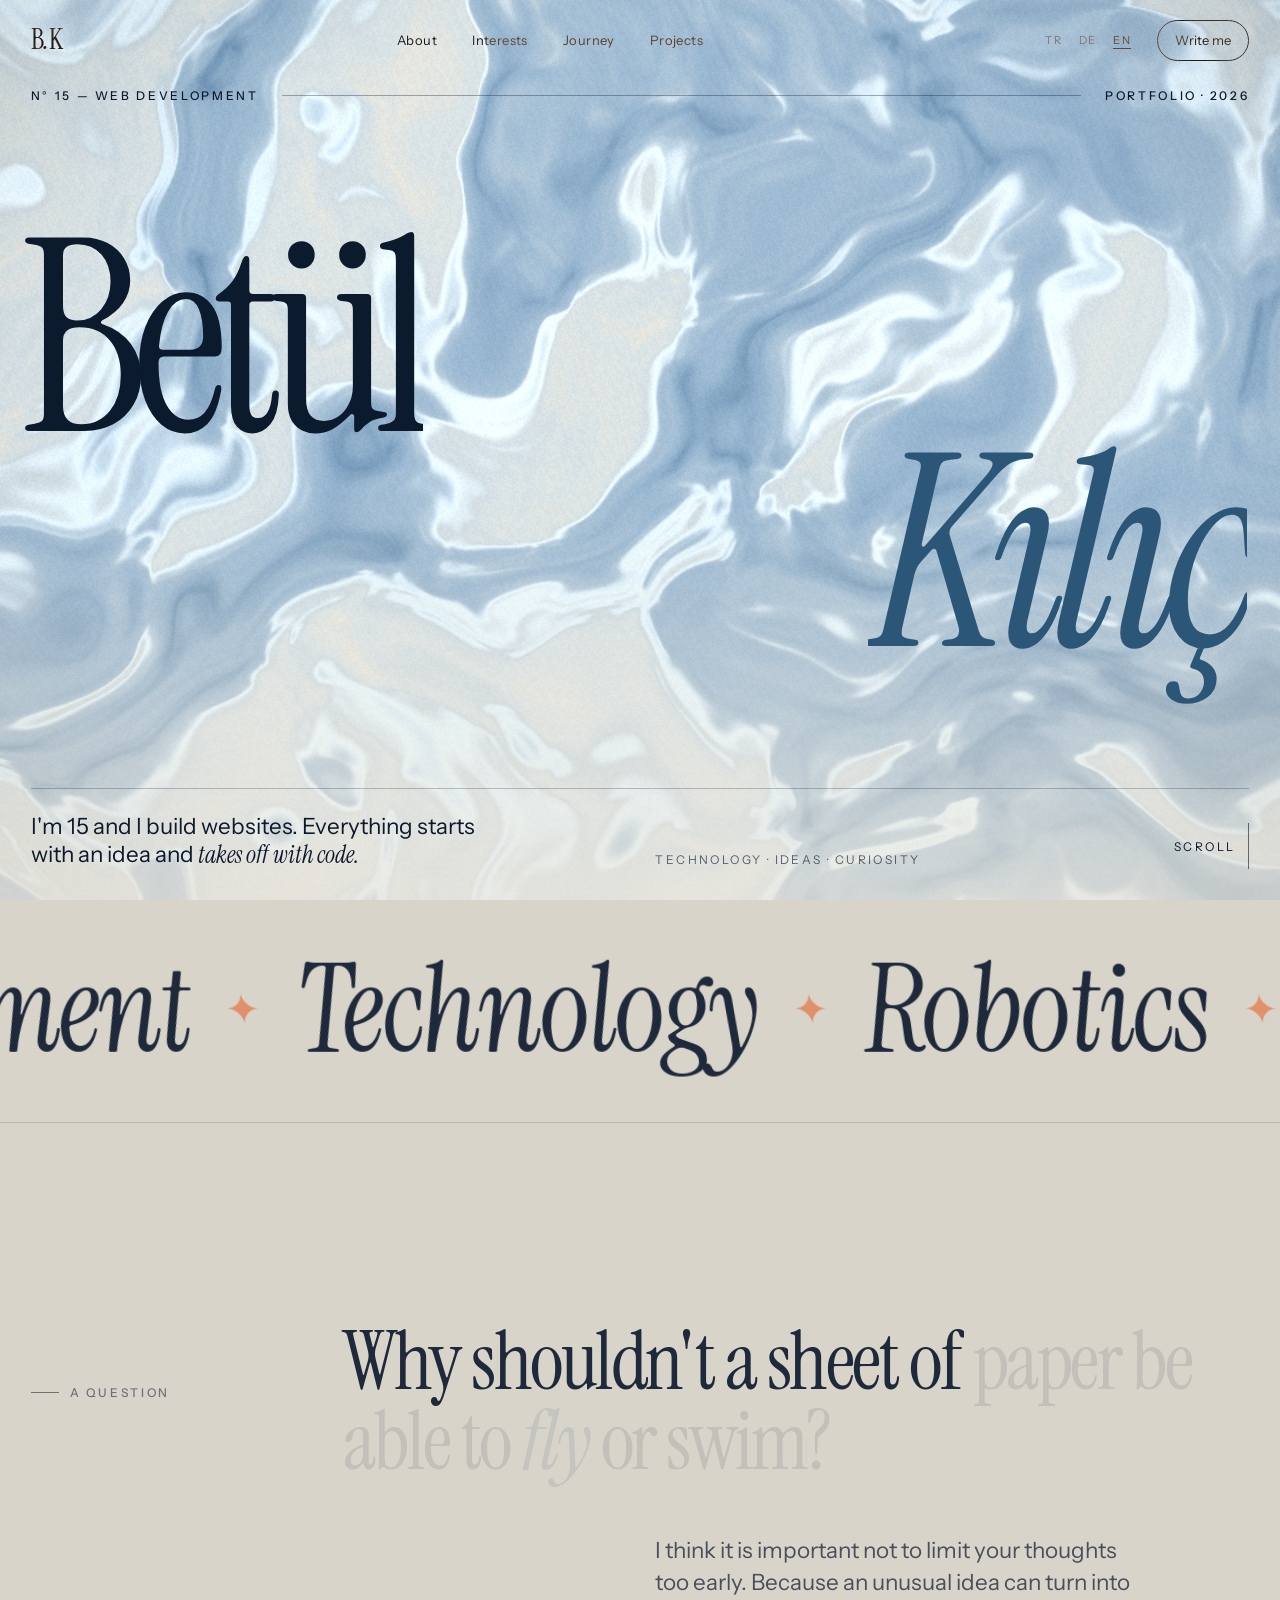
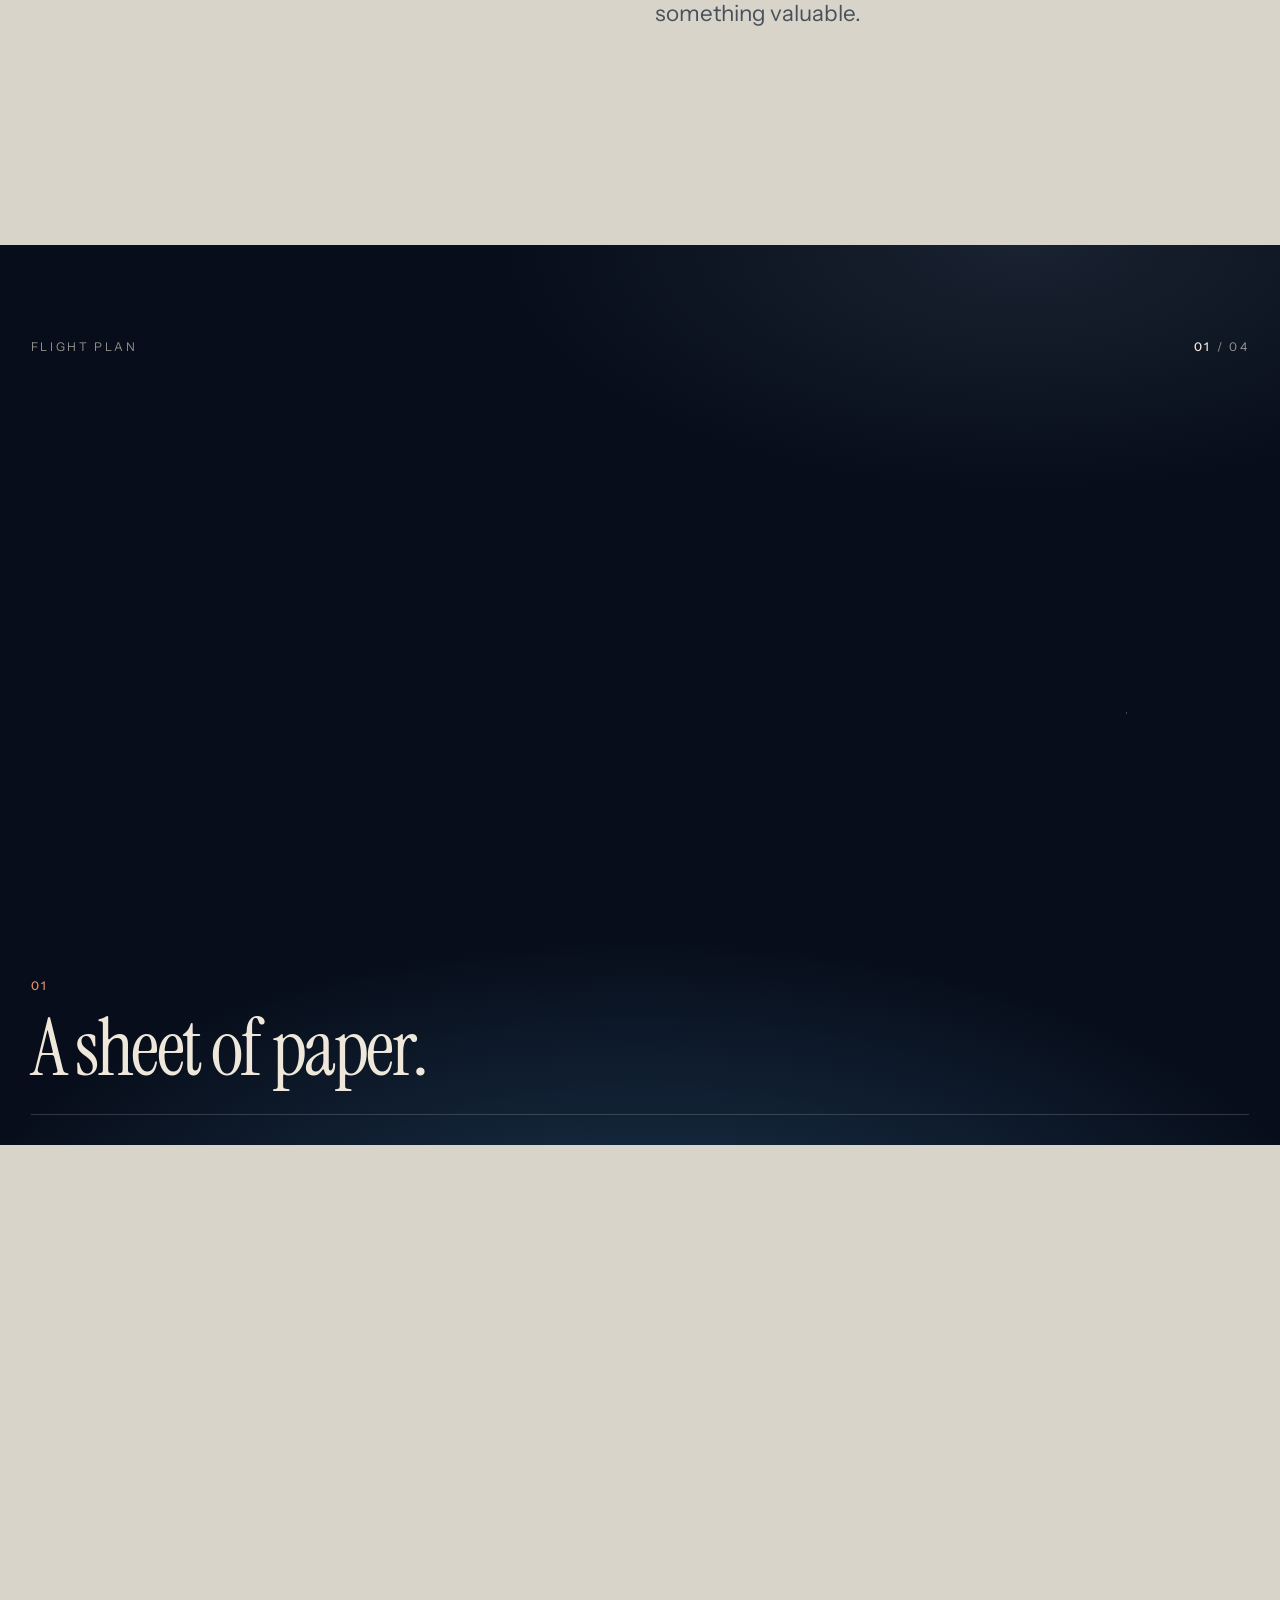
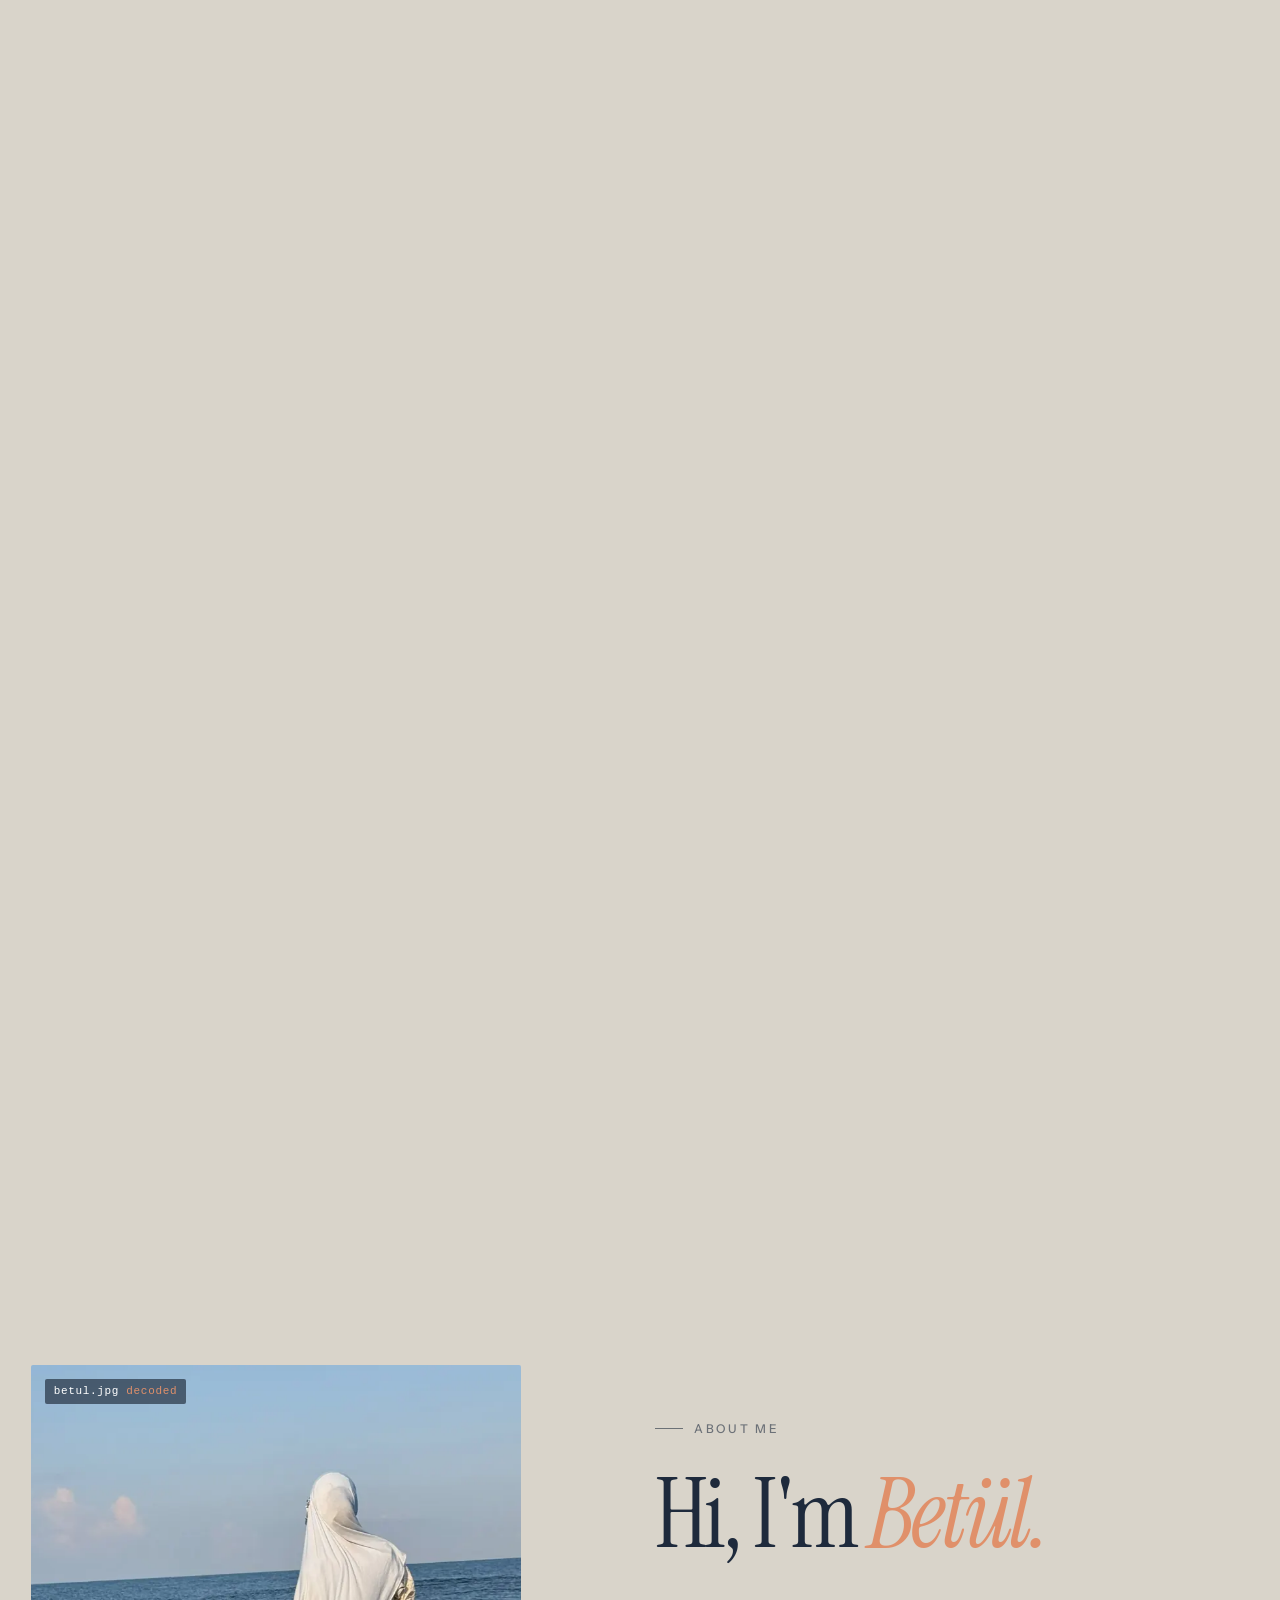
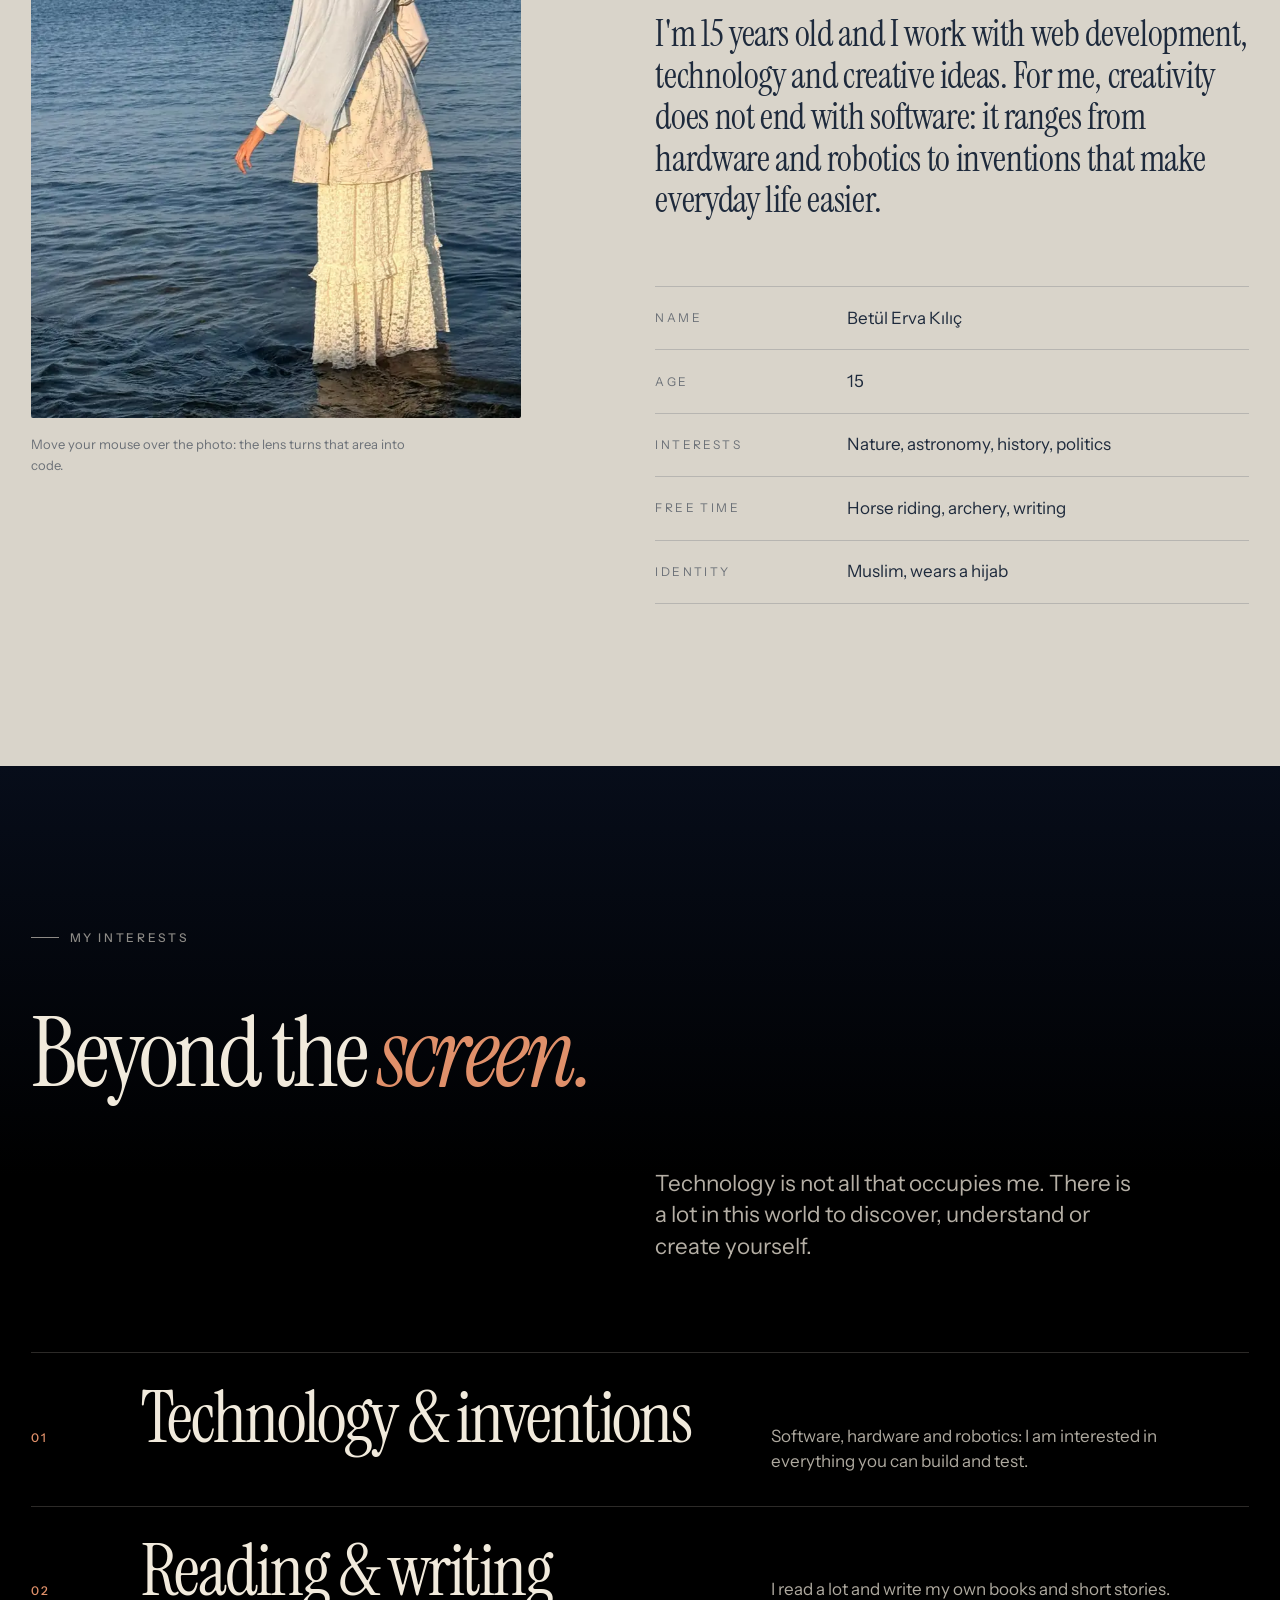
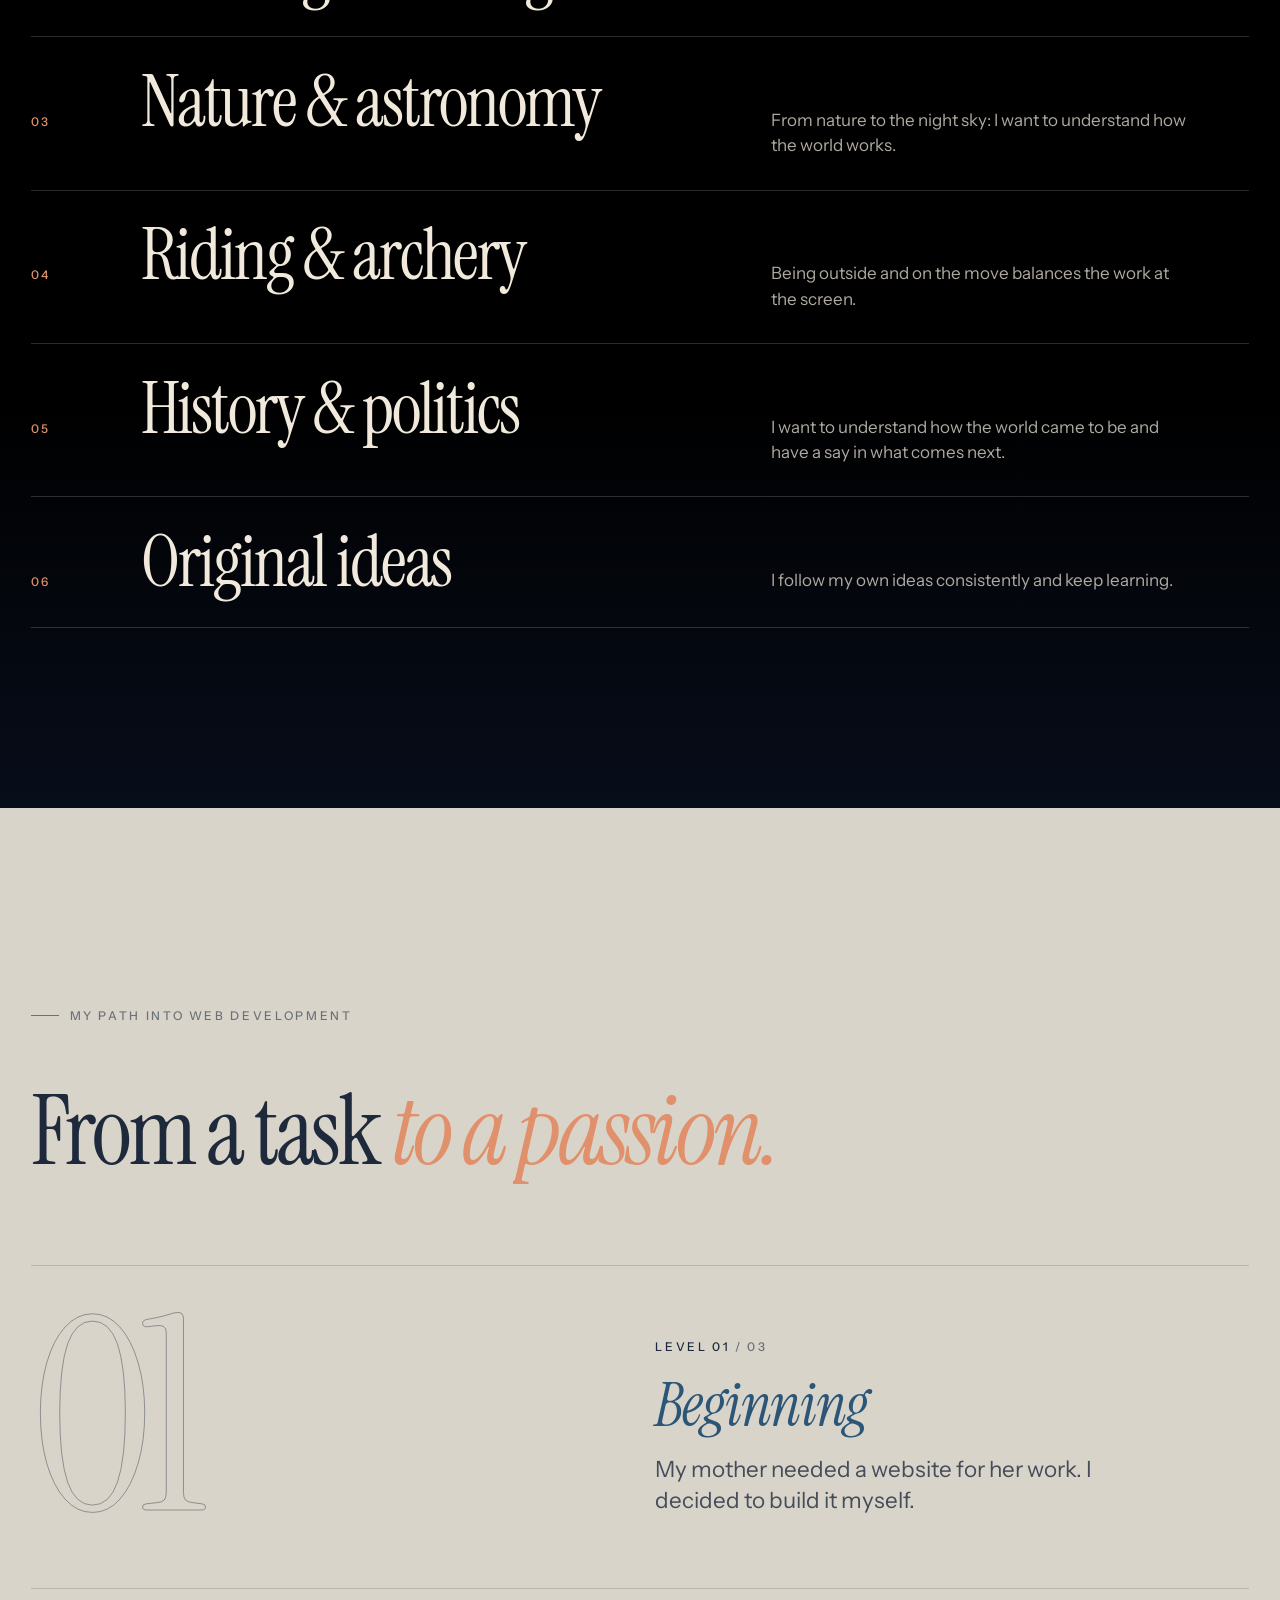
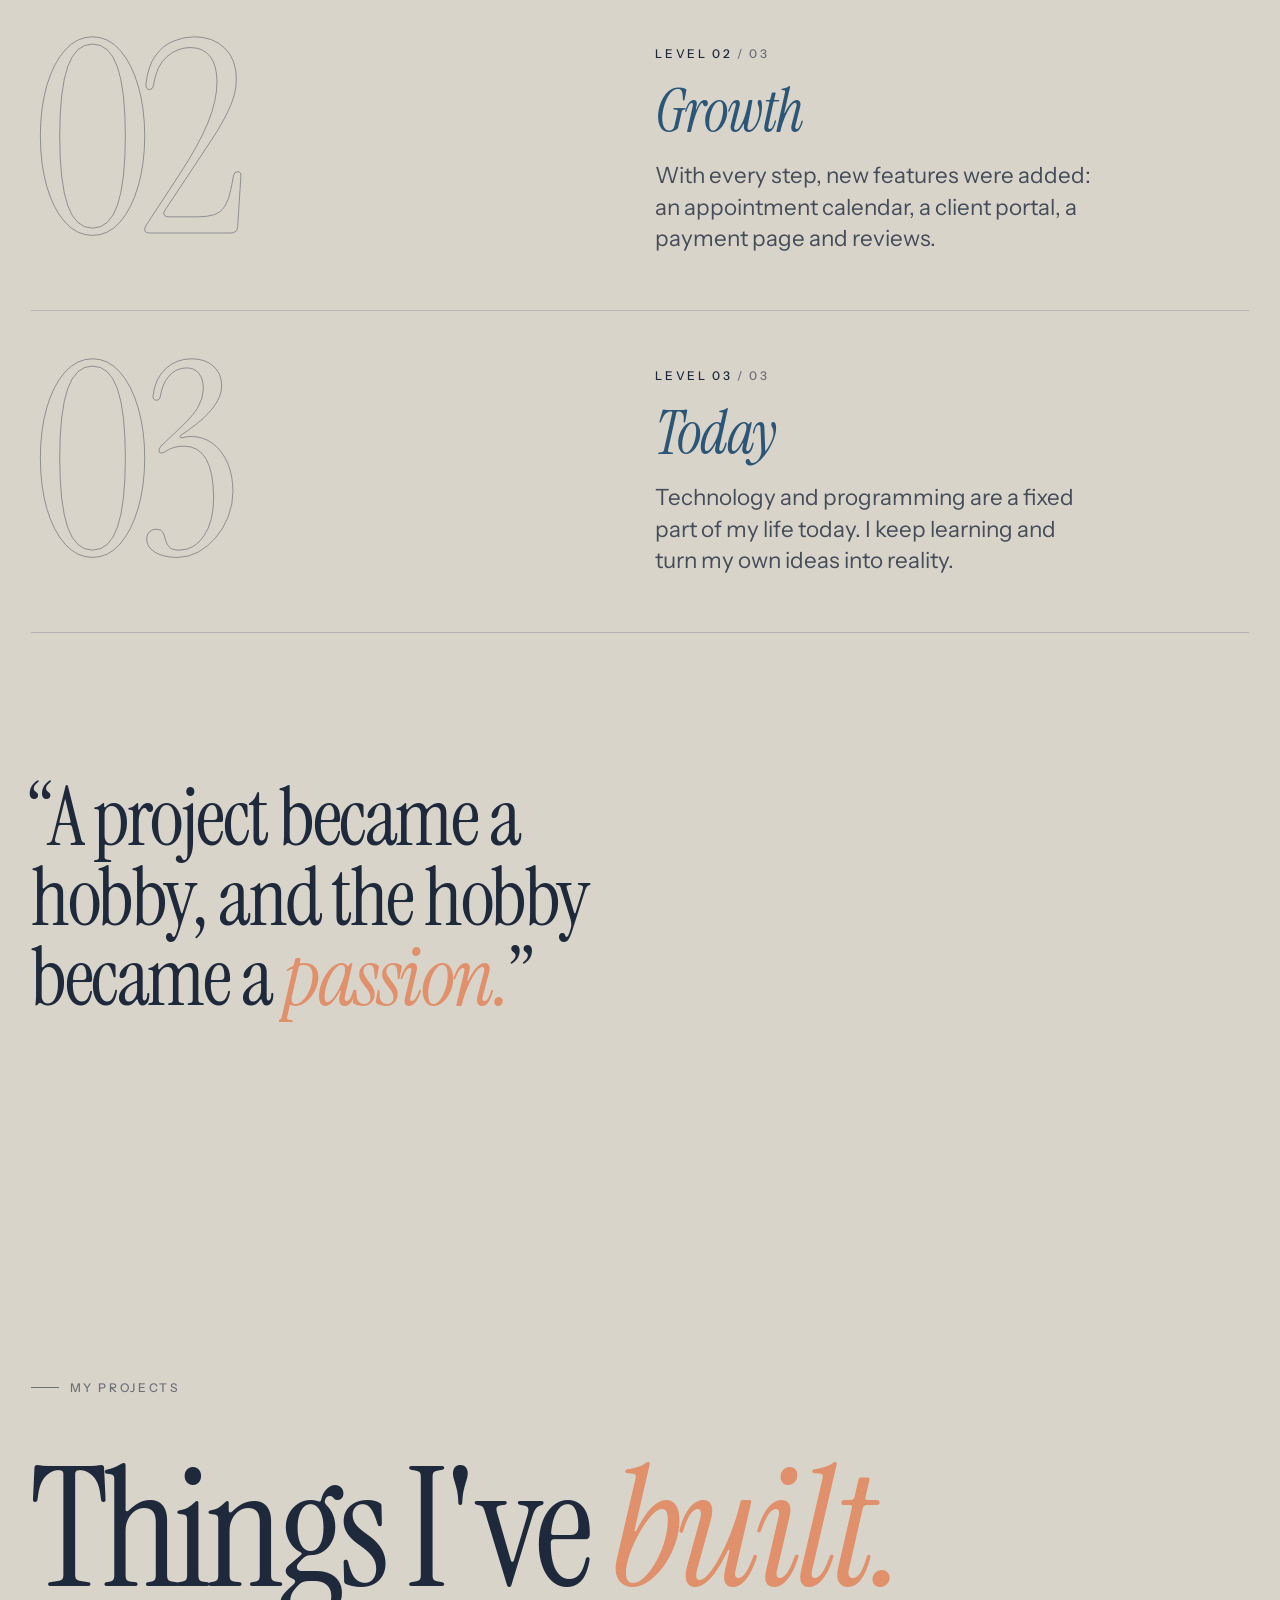
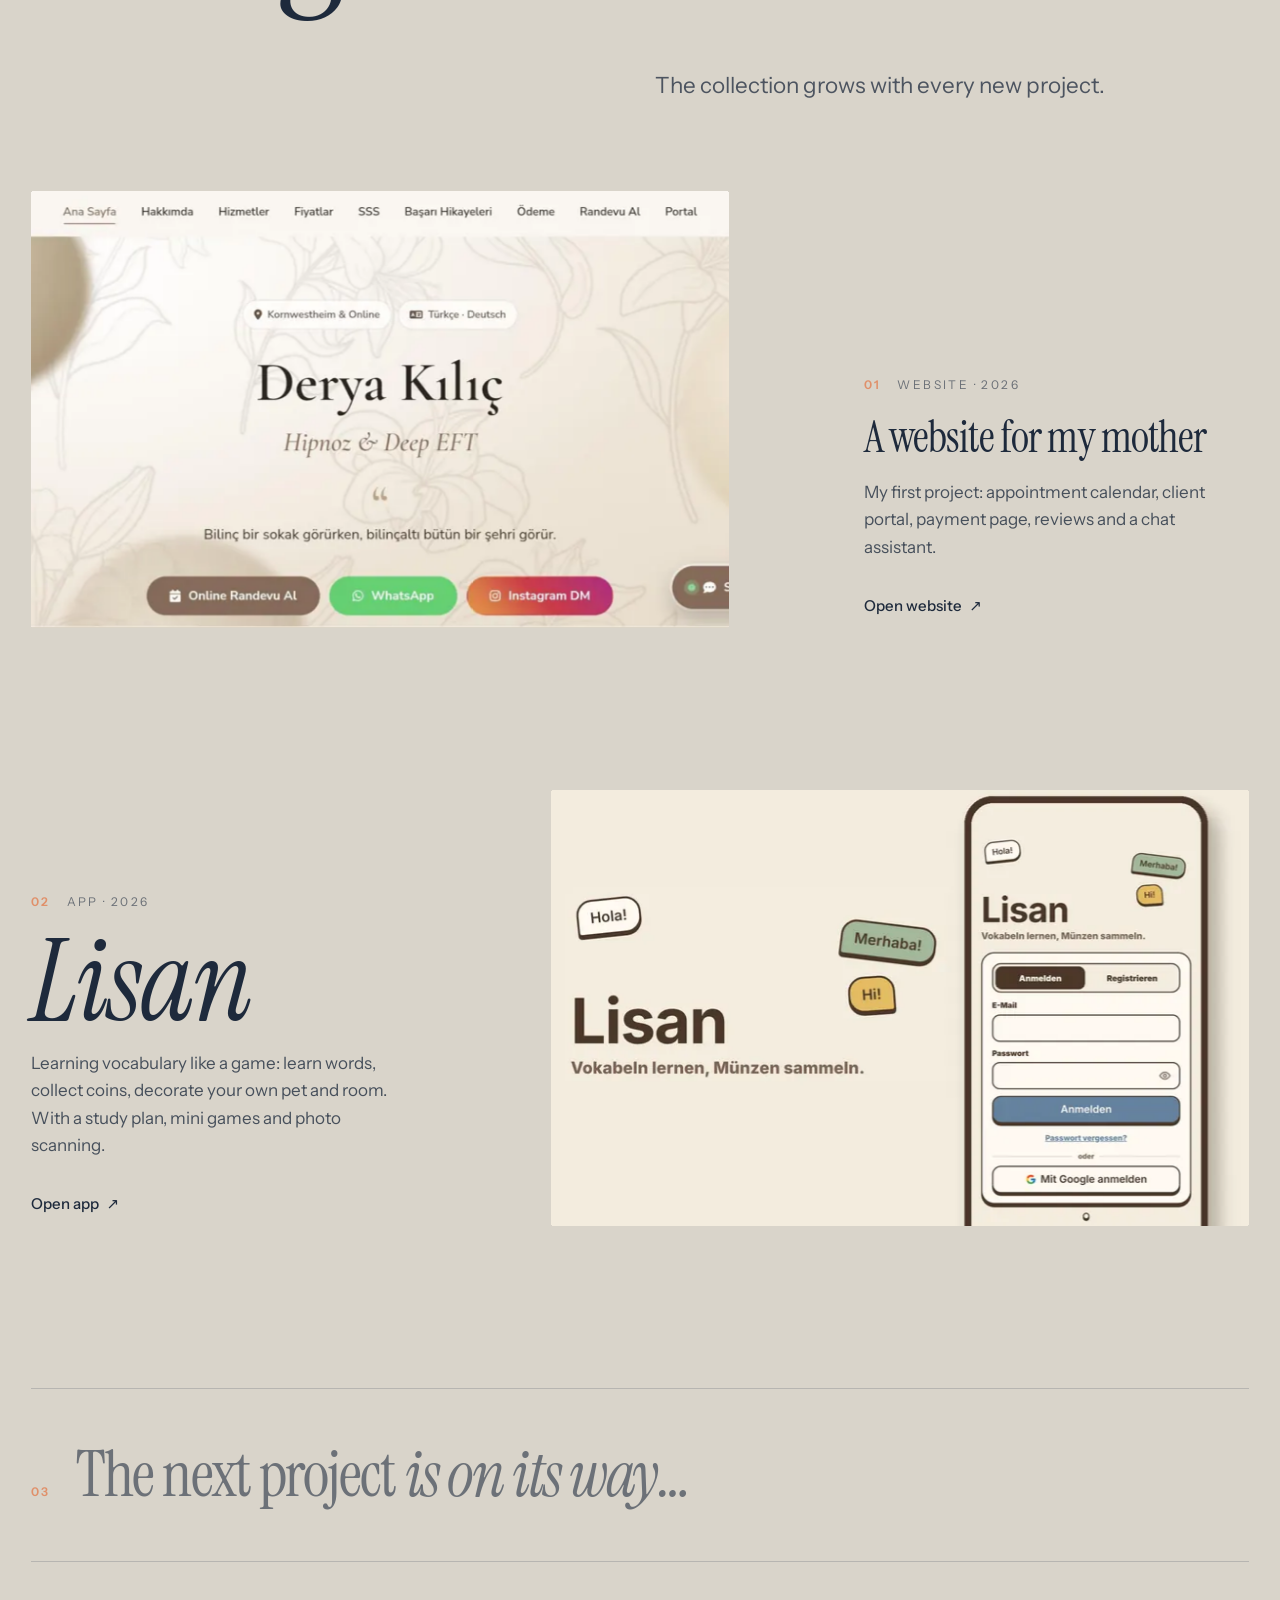
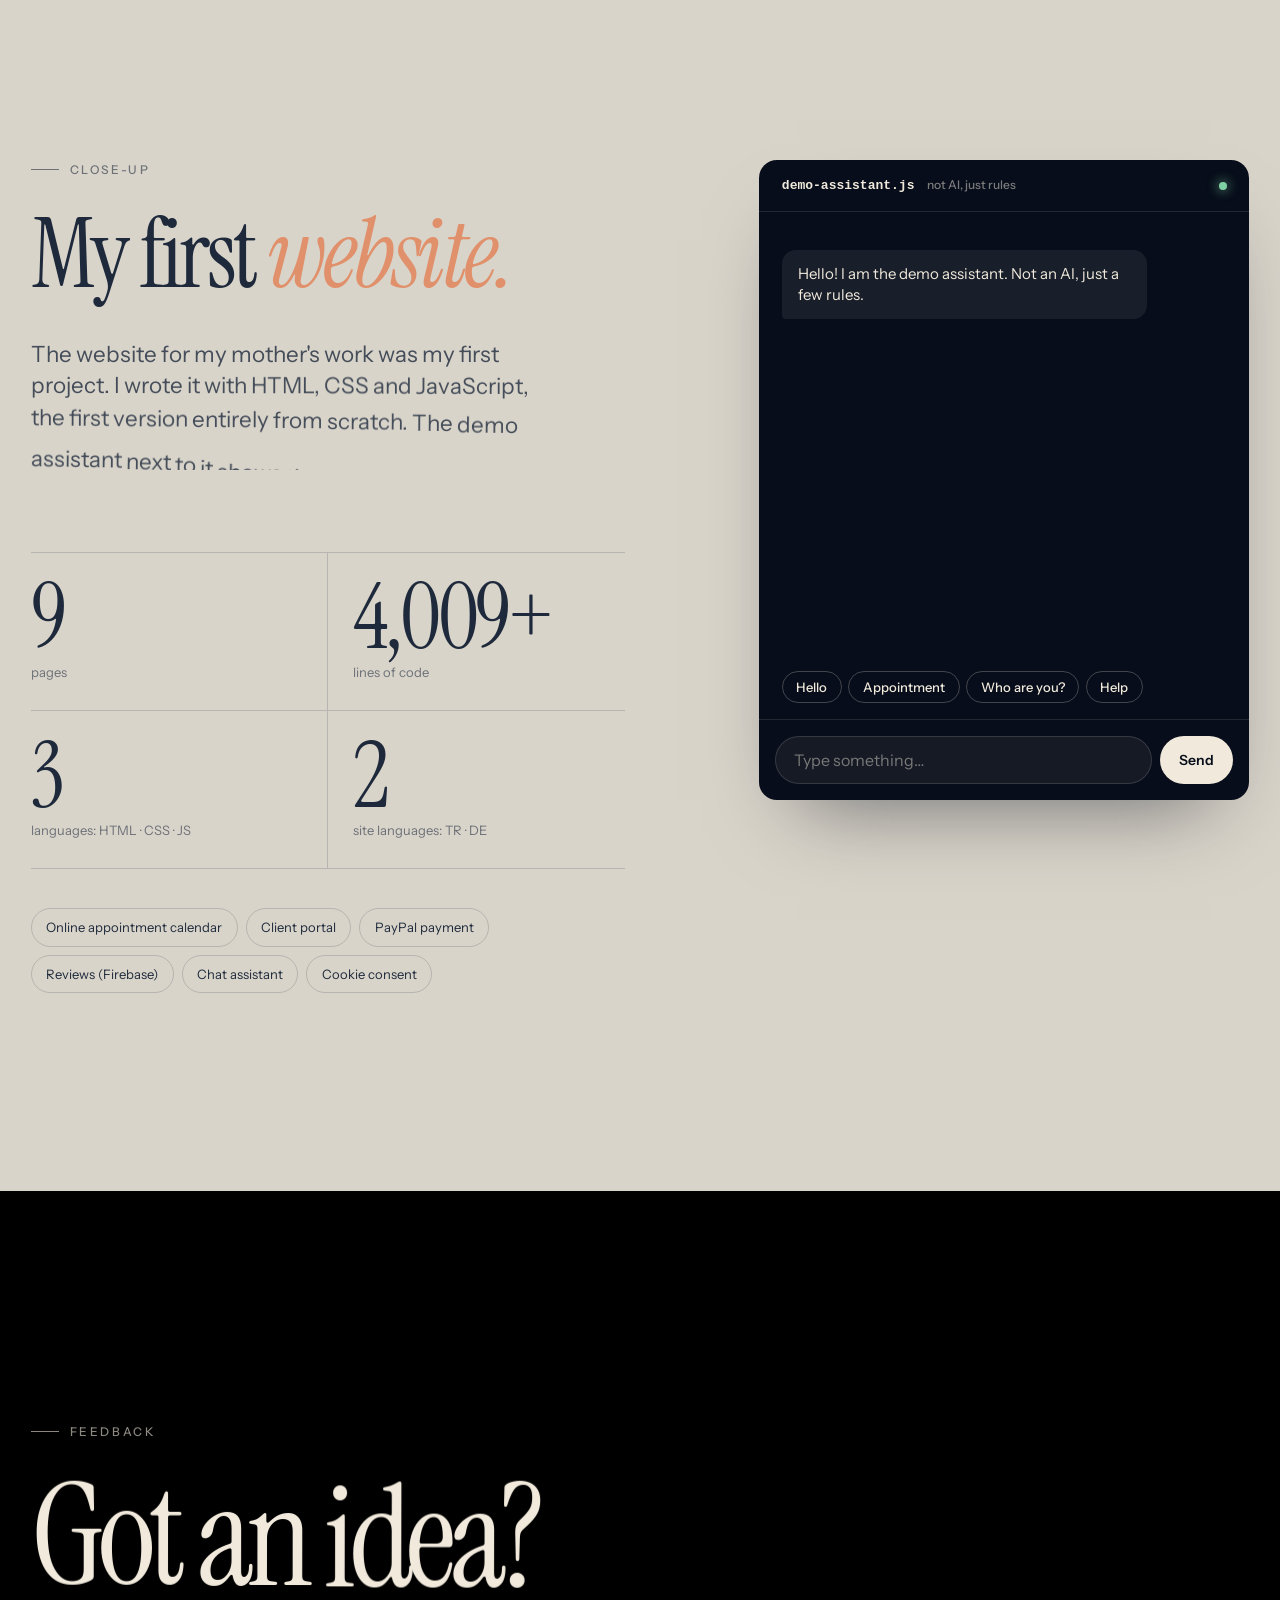
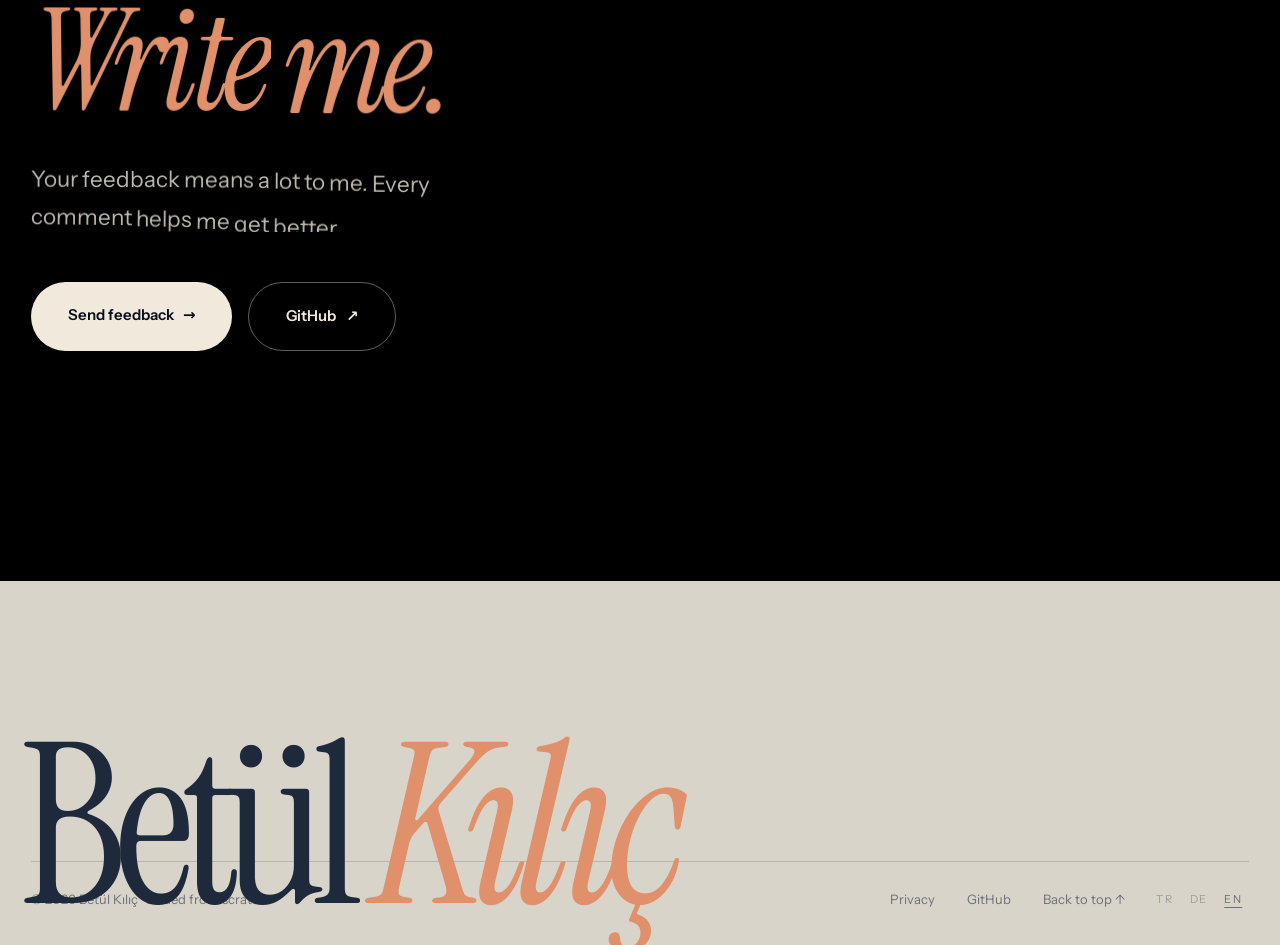
==== commit 7bf4e813: "Weg-Abschnitt: drei Level untereinander statt Wisch-Leiste Auf Tablets wurde der horizontale Weg zu " ====
--- a/index.html
+++ b/index.html
@@ -153,37 +153,39 @@
       </ol>
     </section>
 
-    <!-- 6 · WEG: Morgen. Horizontal gepinnt -->
+    <!-- 6 · WEG: Morgen. Drei Level untereinander, Zahlen füllen sich beim Scrollen -->
     <section class="journey" id="journey" data-theme-bg="#ebe5d9" data-theme-fg="#0c1a2e">
-      <header class="sec-head sec-head--row">
-        <div><p class="eyebrow">Web geliştirmeye giden yol</p>
-        <h2 class="h2" data-reveal>Bir görevden <em>bir tutku.</em></h2></div>
-        <p class="jr__drag" aria-hidden="true">Kaydır →</p>
+      <header class="sec-head">
+        <p class="eyebrow">Web geliştirmeye giden yol</p>
+        <h2 class="h2" data-reveal>Bir görevden <em>bir tutku.</em></h2>
       </header>
-      <div class="jr__track">
-          <article class="jr__panel">
+      <ol class="jr">
+        <li class="jr__row">
+          <p class="jr__num" aria-hidden="true">01</p>
+          <div class="jr__body">
             <p class="jr__level">Level 01 <span>/ 03</span></p>
-            <p class="jr__num" aria-hidden="true">01</p>
             <h3 class="jr__name">Başlangıç</h3>
             <p class="jr__text">Annemin işi için bir web sitesine ihtiyacı vardı. Siteyi kendim geliştirmeye karar verdim.</p>
-          </article>
-          <article class="jr__panel">
+          </div>
+        </li>
+        <li class="jr__row">
+          <p class="jr__num" aria-hidden="true">02</p>
+          <div class="jr__body">
             <p class="jr__level">Level 02 <span>/ 03</span></p>
-            <p class="jr__num" aria-hidden="true">02</p>
             <h3 class="jr__name">Gelişim</h3>
             <p class="jr__text">Her adımda yeni özellikler eklendi: randevu takvimi, danışan portalı, ödeme sayfası ve yorumlar.</p>
-          </article>
-          <article class="jr__panel">
+          </div>
+        </li>
+        <li class="jr__row">
+          <p class="jr__num" aria-hidden="true">03</p>
+          <div class="jr__body">
             <p class="jr__level">Level 03 <span>/ 03</span></p>
-            <p class="jr__num" aria-hidden="true">03</p>
             <h3 class="jr__name">Bugün</h3>
             <p class="jr__text">Teknoloji ve programlama bugün hayatımın sabit bir parçası. Öğrenmeye devam ediyor ve kendi fikirlerimi hayata geçiriyorum.</p>
-          </article>
-          <article class="jr__panel jr__panel--quote">
-            <p class="jr__quote">“Bir proje hobi oldu, hobi de <em>tutku.</em>”</p>
-          </article>
-      </div>
-      <div class="jr__line" aria-hidden="true"><i></i></div>
+          </div>
+        </li>
+      </ol>
+      <p class="jr__quote" data-reveal>“Bir proje hobi oldu, hobi de <em>tutku.</em>”</p>
     </section>
 
     <!-- 7 · PROJEKTE -->
--- a/style.css
+++ b/style.css
@@ -205,28 +205,29 @@
   .int__desc { grid-column: 2; font-size: 16px; }
 }
 
-/* ---------- JOURNEY (horizontal) ---------- */
-.journey { overflow: hidden; padding: 14vh 0 10vh; min-height: 100vh; display: flex; flex-direction: column; justify-content: center; }
-.journey .sec-head { padding: 0 var(--gutter); margin-bottom: 7vh; }
-.jr__drag { font-size: var(--fs-meta); letter-spacing: .2em; text-transform: uppercase; color: var(--muted); margin: 0 0 .6rem; white-space: nowrap; }
-.jr__track { display: flex; gap: calc(var(--gutter) * 2); padding: 0 var(--gutter); width: max-content; }
-.jr__panel { width: min(46vw, 660px); position: relative; padding-top: 1.6rem; border-top: 1px solid var(--line); display: grid; grid-template-rows: auto auto auto 1fr; }
+/* ---------- JOURNEY (drei Level untereinander) ---------- */
+.journey { padding: 22vh var(--gutter) 18vh; }
+.jr { list-style: none; margin: 0; padding: 0; border-bottom: 1px solid var(--line); }
+.jr__row { display: grid; grid-template-columns: repeat(12, minmax(0, 1fr)); gap: var(--gutter); align-items: center;
+  padding: 5vh 0; border-top: 1px solid var(--line); }
+.jr__num { --fill: 100%; grid-column: 1 / 6; margin: 0; font: 400 clamp(140px, 21vw, 380px)/.8 var(--ff-display); letter-spacing: -.05em;
+  color: transparent; -webkit-text-stroke: 1px color-mix(in srgb, var(--page-fg) 40%, transparent);
+  background: linear-gradient(to top, var(--sea) var(--fill), transparent var(--fill)); -webkit-background-clip: text; background-clip: text;
+  padding-bottom: .06em; }
+.jr__body { grid-column: 7 / 13; max-width: 40ch; }
 .jr__level { margin: 0; font-size: var(--fs-meta); letter-spacing: .22em; text-transform: uppercase; font-weight: 500; }
 .jr__level span { color: var(--muted); }
-.jr__num { margin: 1rem 0 0; font: 400 clamp(120px, 17vw, 300px)/.8 var(--ff-display); letter-spacing: -.05em; color: transparent;
-  -webkit-text-stroke: 1px color-mix(in srgb, var(--page-fg) 45%, transparent); }
-.jr__name { font: italic 400 var(--fs-h3)/1 var(--ff-display); margin: 1.6rem 0 1rem; color: var(--sea); }
-.jr__text { margin: 0; font-size: 17px; max-width: 36ch; color: color-mix(in srgb, var(--page-fg) 78%, transparent); }
-.jr__panel--quote { width: min(64vw, 980px); border-top-color: transparent; align-content: center; }
-.jr__quote { margin: 0; font: 400 clamp(40px, 5.4vw, 100px)/1 var(--ff-display); letter-spacing: -.03em; }
+.jr__name { font: italic 400 clamp(40px, 4.6vw, 80px)/1 var(--ff-display); letter-spacing: -.02em; margin: 1.2rem 0 1.2rem; color: var(--sea); }
+.jr__text { margin: 0; font-size: var(--fs-lead); line-height: 1.4; color: color-mix(in srgb, var(--page-fg) 80%, transparent); }
+.jr__quote { margin: 16vh 0 0; max-width: 16ch; font: 400 clamp(44px, 6.4vw, 120px)/.98 var(--ff-display); letter-spacing: -.03em; }
 .jr__quote em { color: var(--accent); }
-.jr__line { margin: 8vh var(--gutter) 0; height: 1px; background: var(--line); position: relative; }
-.jr__line i { position: absolute; inset: 0; background: var(--page-fg); transform: scaleX(0); transform-origin: left; }
-html:not([data-tier="high"]) .jr__track { width: auto; overflow-x: auto; scroll-snap-type: x mandatory; padding-bottom: 1rem; scrollbar-width: none; }
-html:not([data-tier="high"]) .jr__track::-webkit-scrollbar { display: none; }
-html:not([data-tier="high"]) .jr__panel { flex: 0 0 82vw; scroll-snap-align: start; }
-html:not([data-tier="high"]) .jr__line { display: none; }
-html[data-tier="high"] .jr__drag { display: none; }
+@media (max-width: 760px) {
+  .journey { padding-top: 14vh; }
+  .jr__row { padding: 6vh 0; row-gap: 1rem; }
+  .jr__num, .jr__body { grid-column: 1 / -1; }
+  .jr__num { font-size: 38vw; }
+  .jr__quote { margin-top: 10vh; }
+}
 
 /* ---------- PROJECTS ---------- */
 .projects { padding: 22vh var(--gutter) 12vh; }
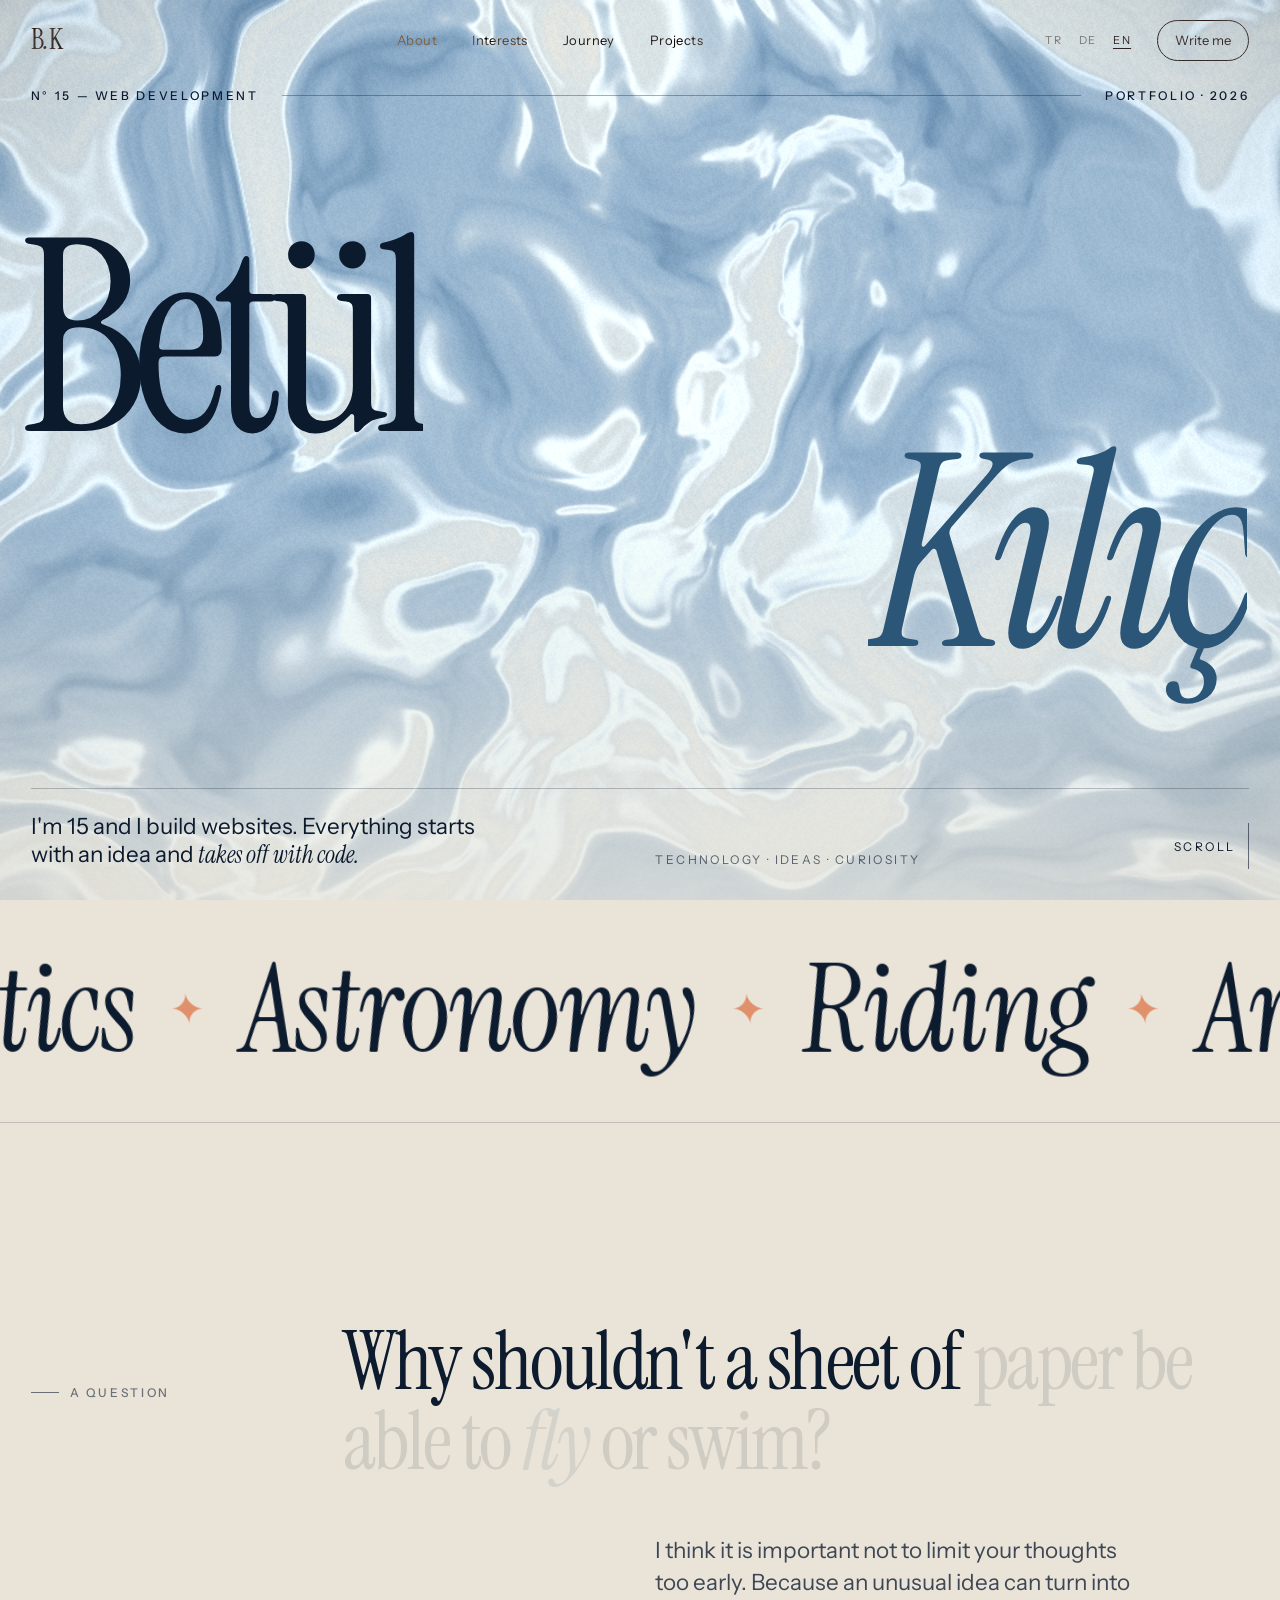
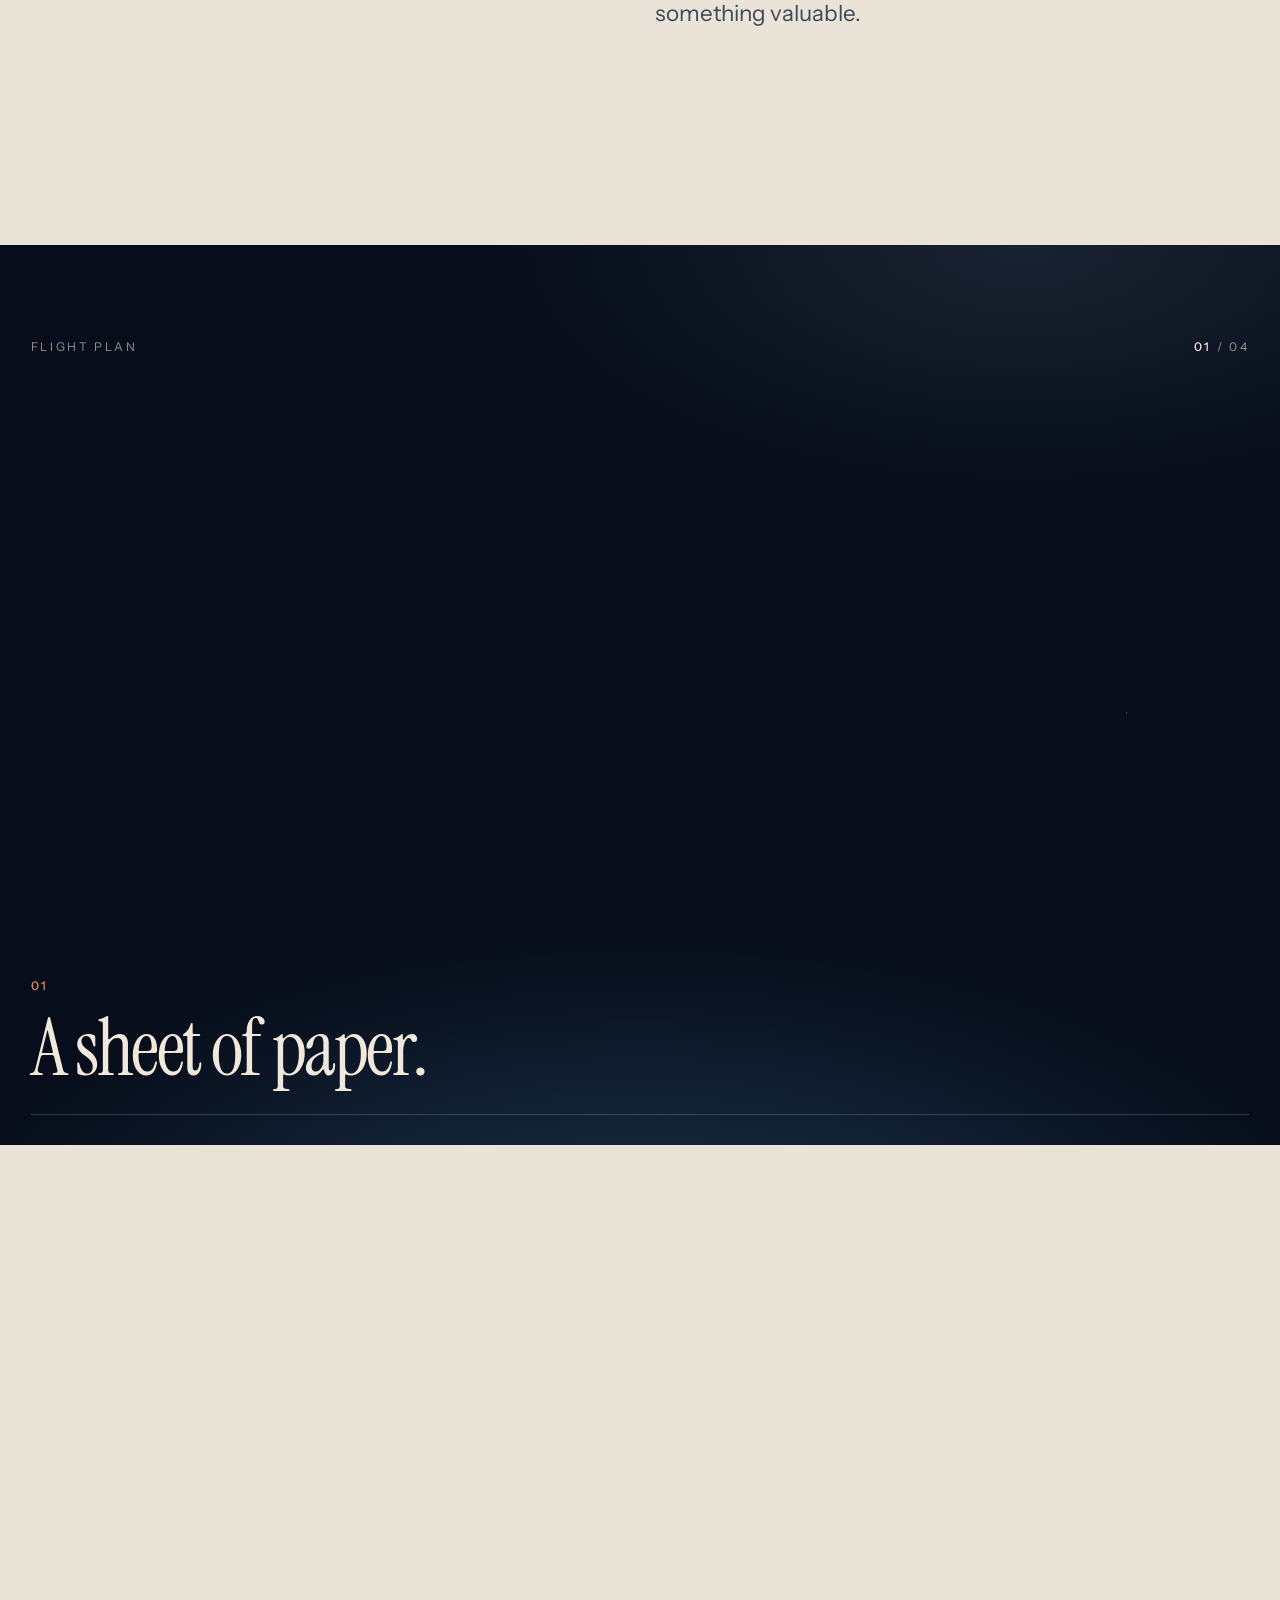
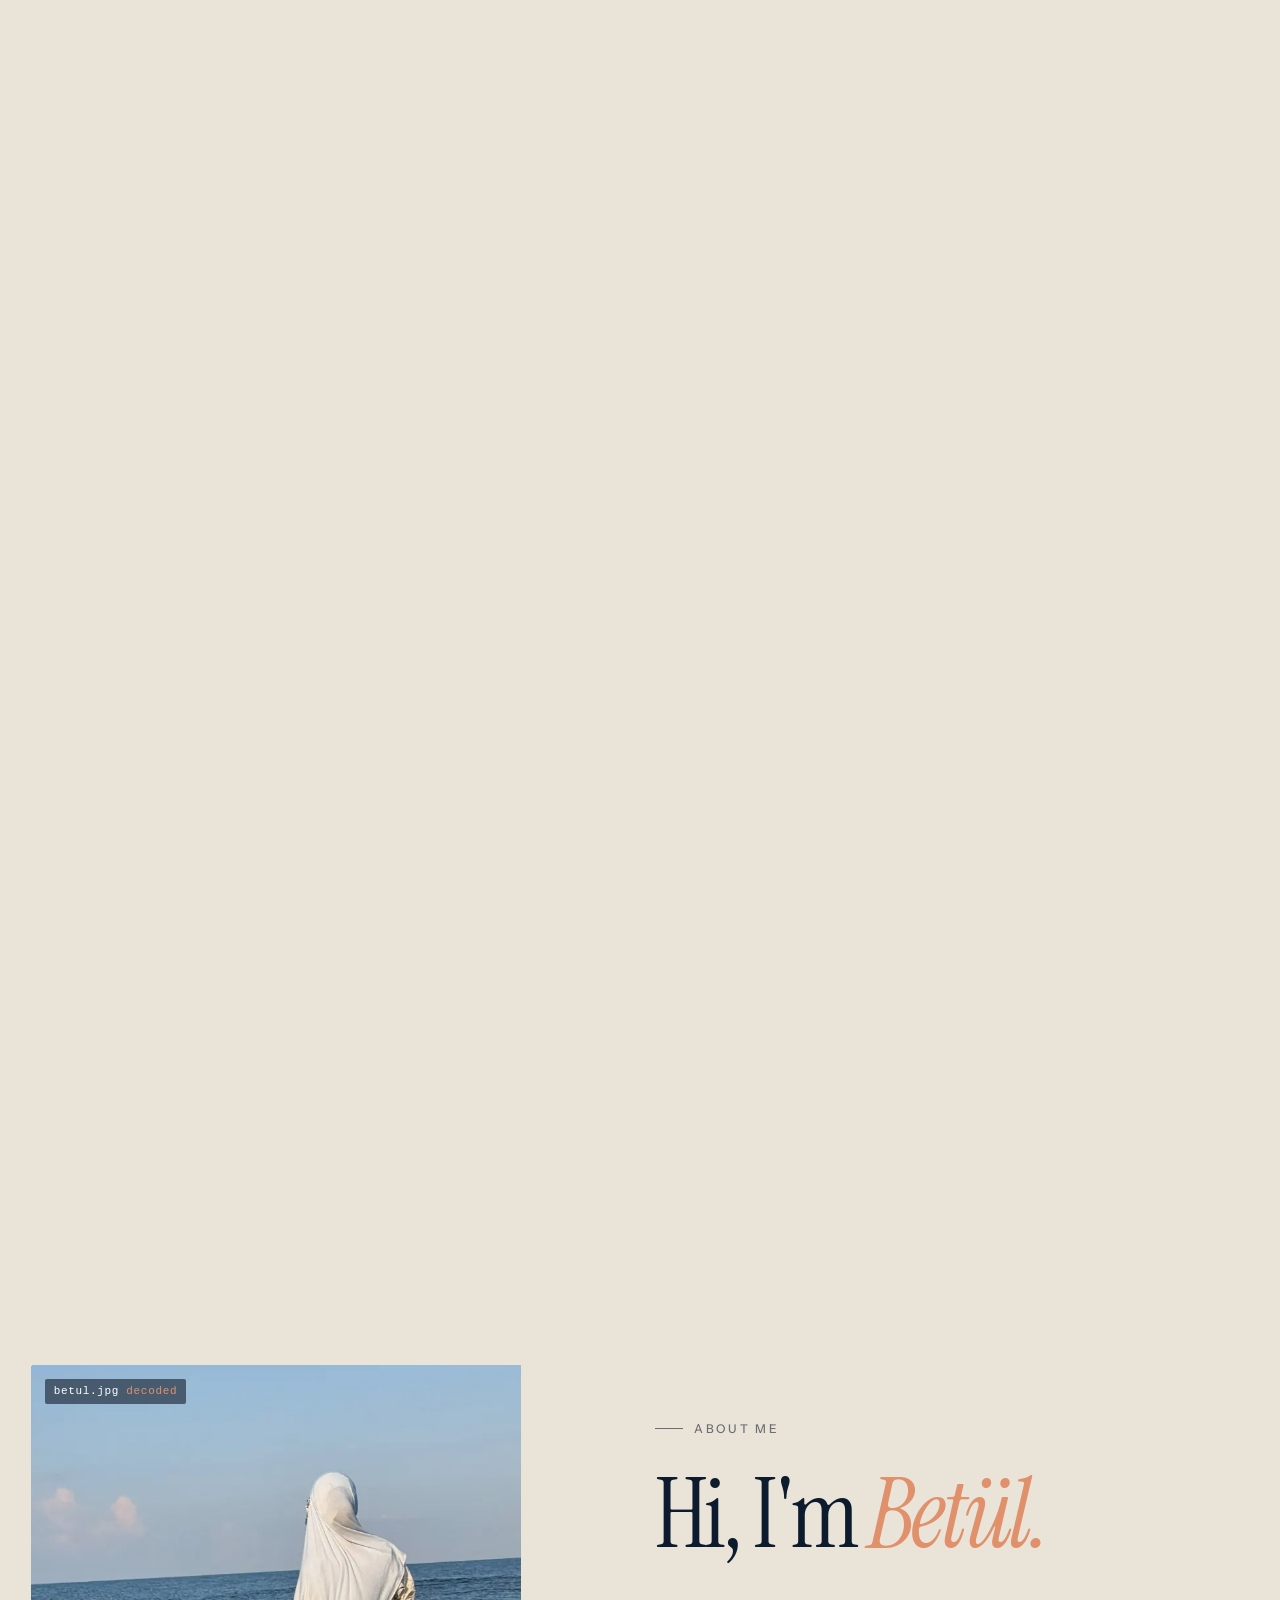
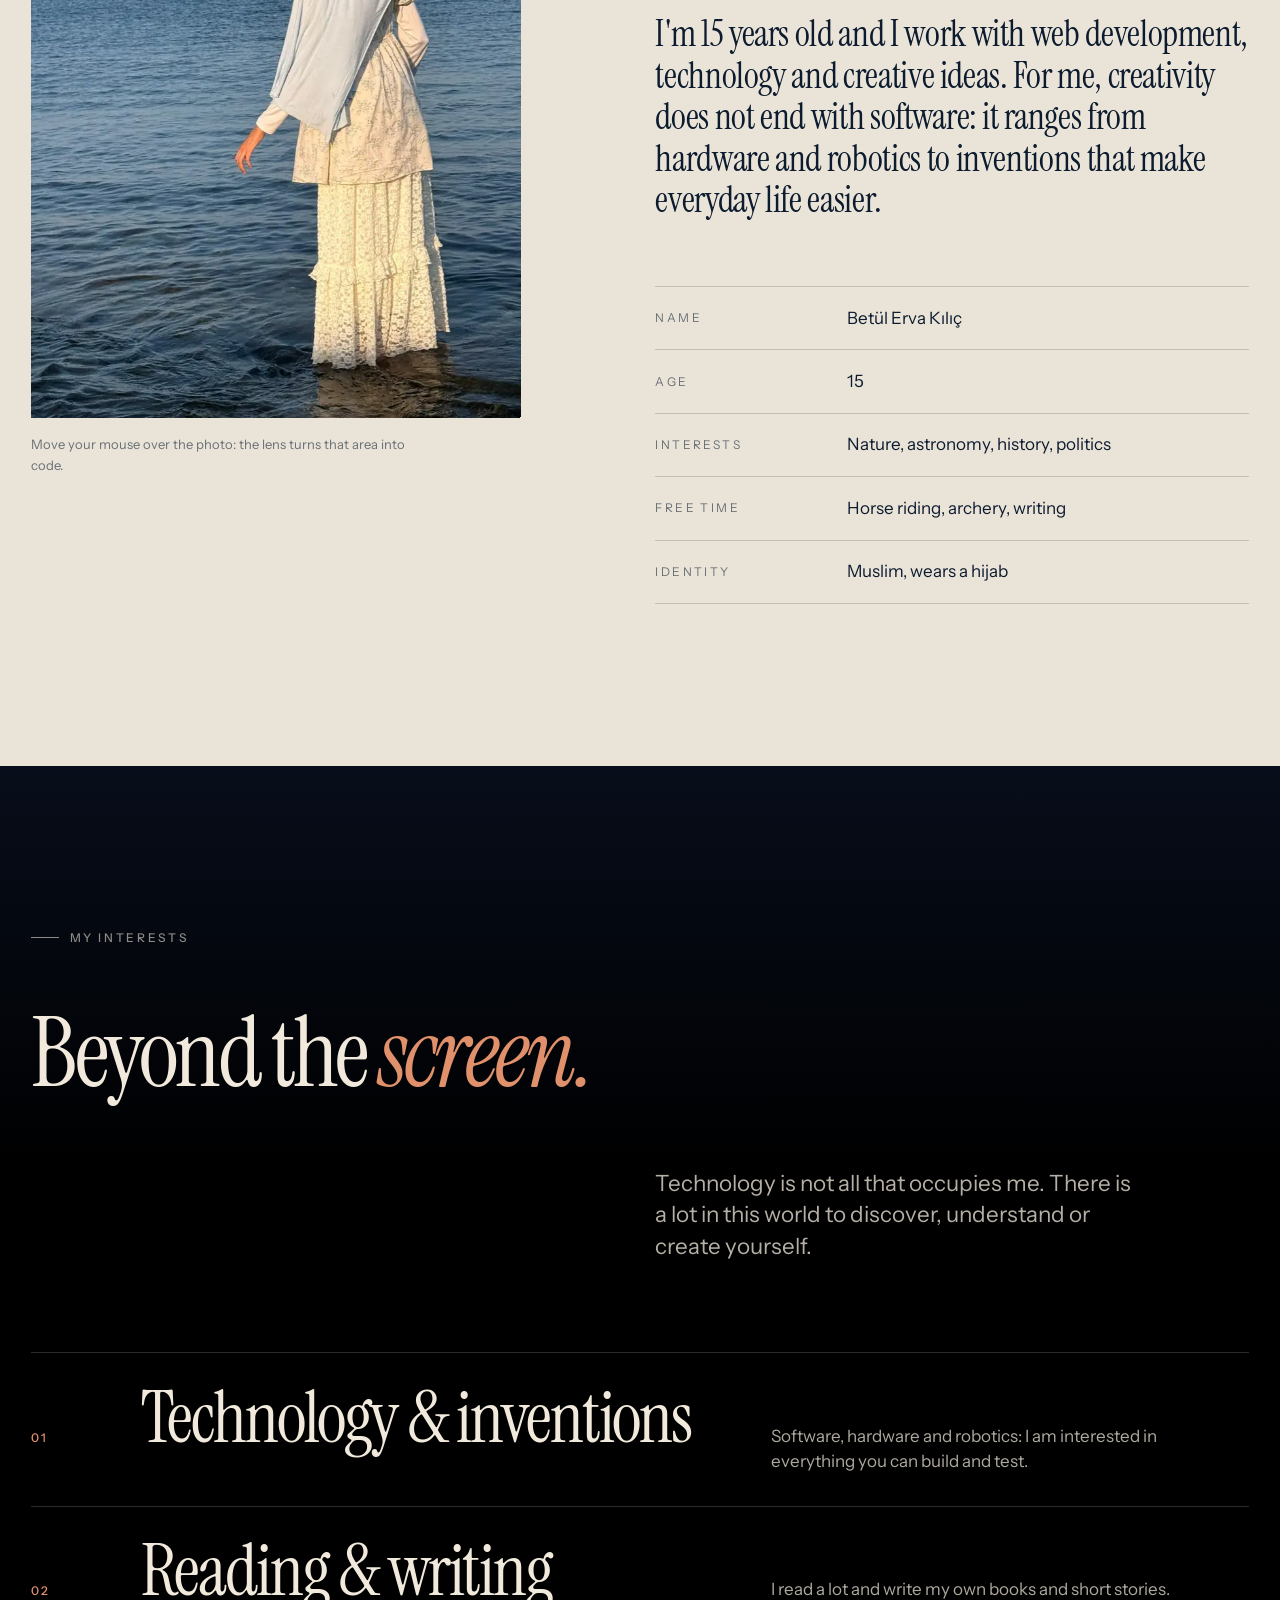
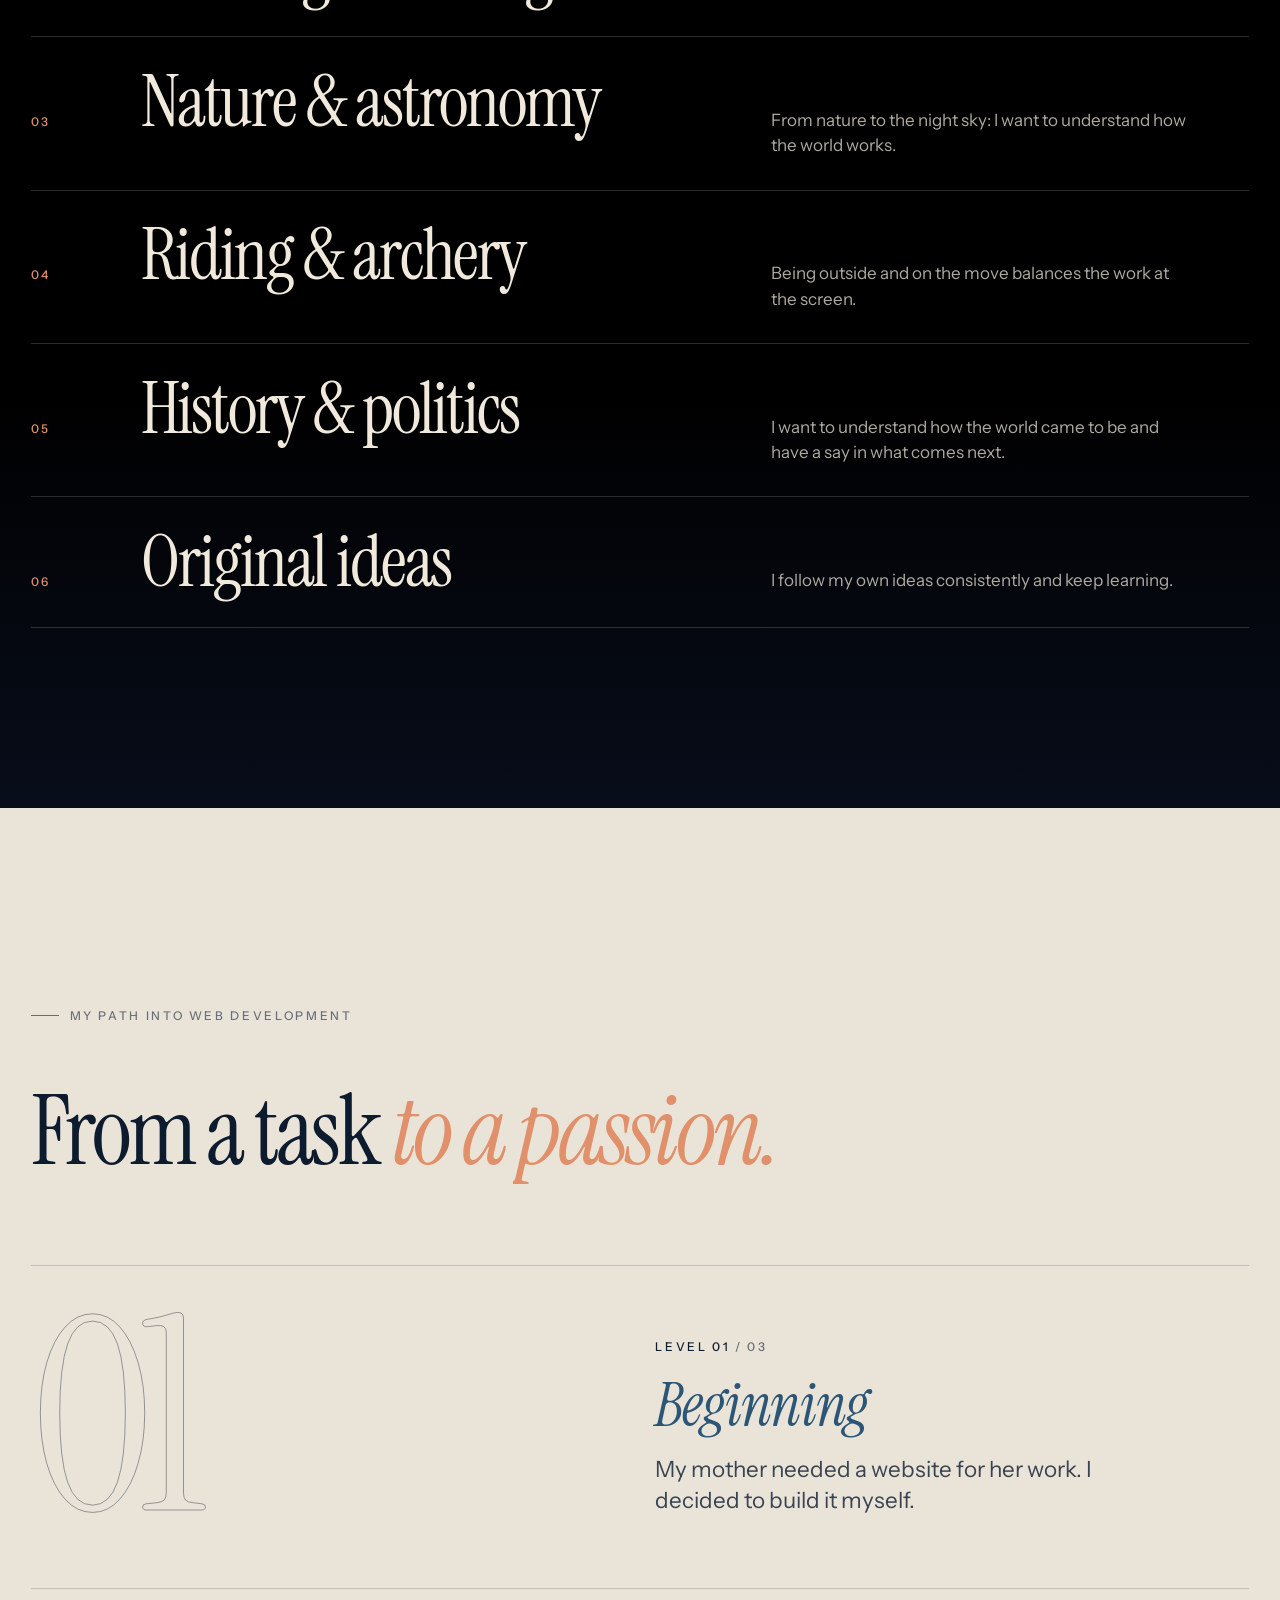
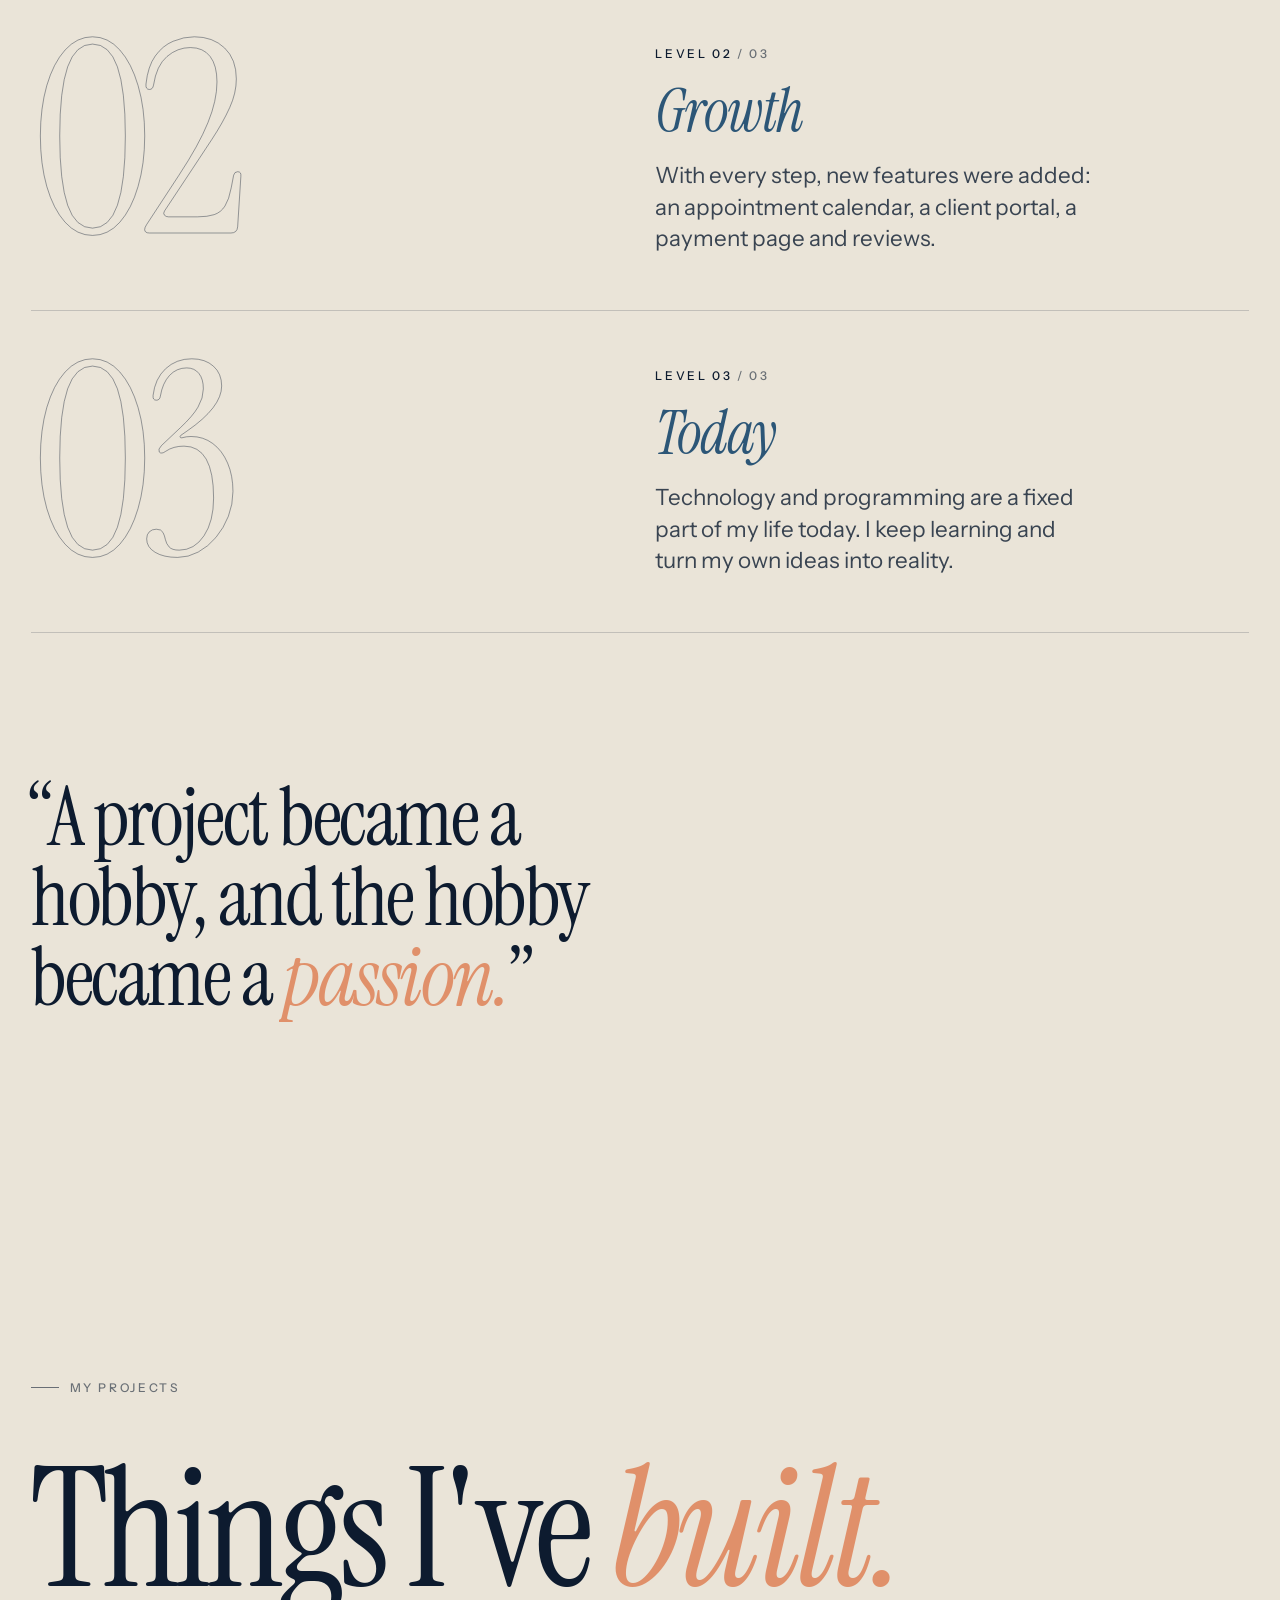
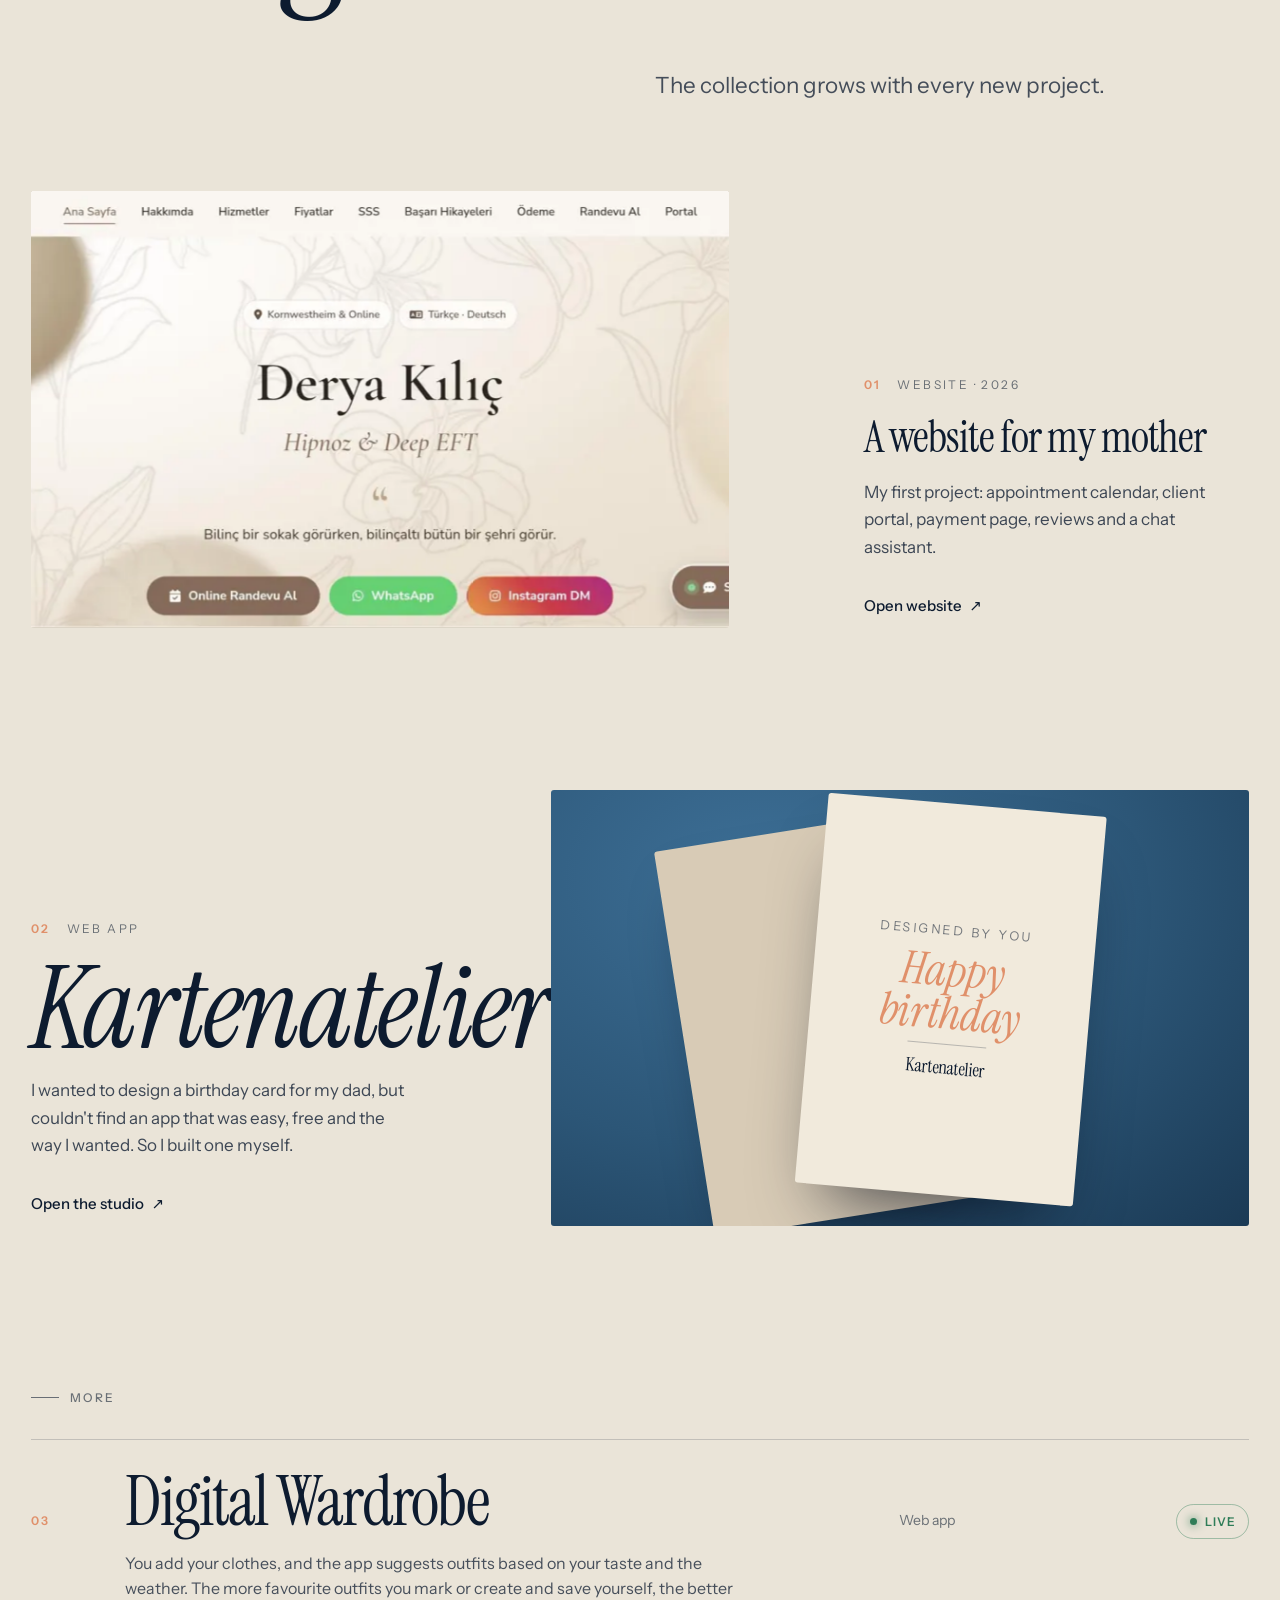
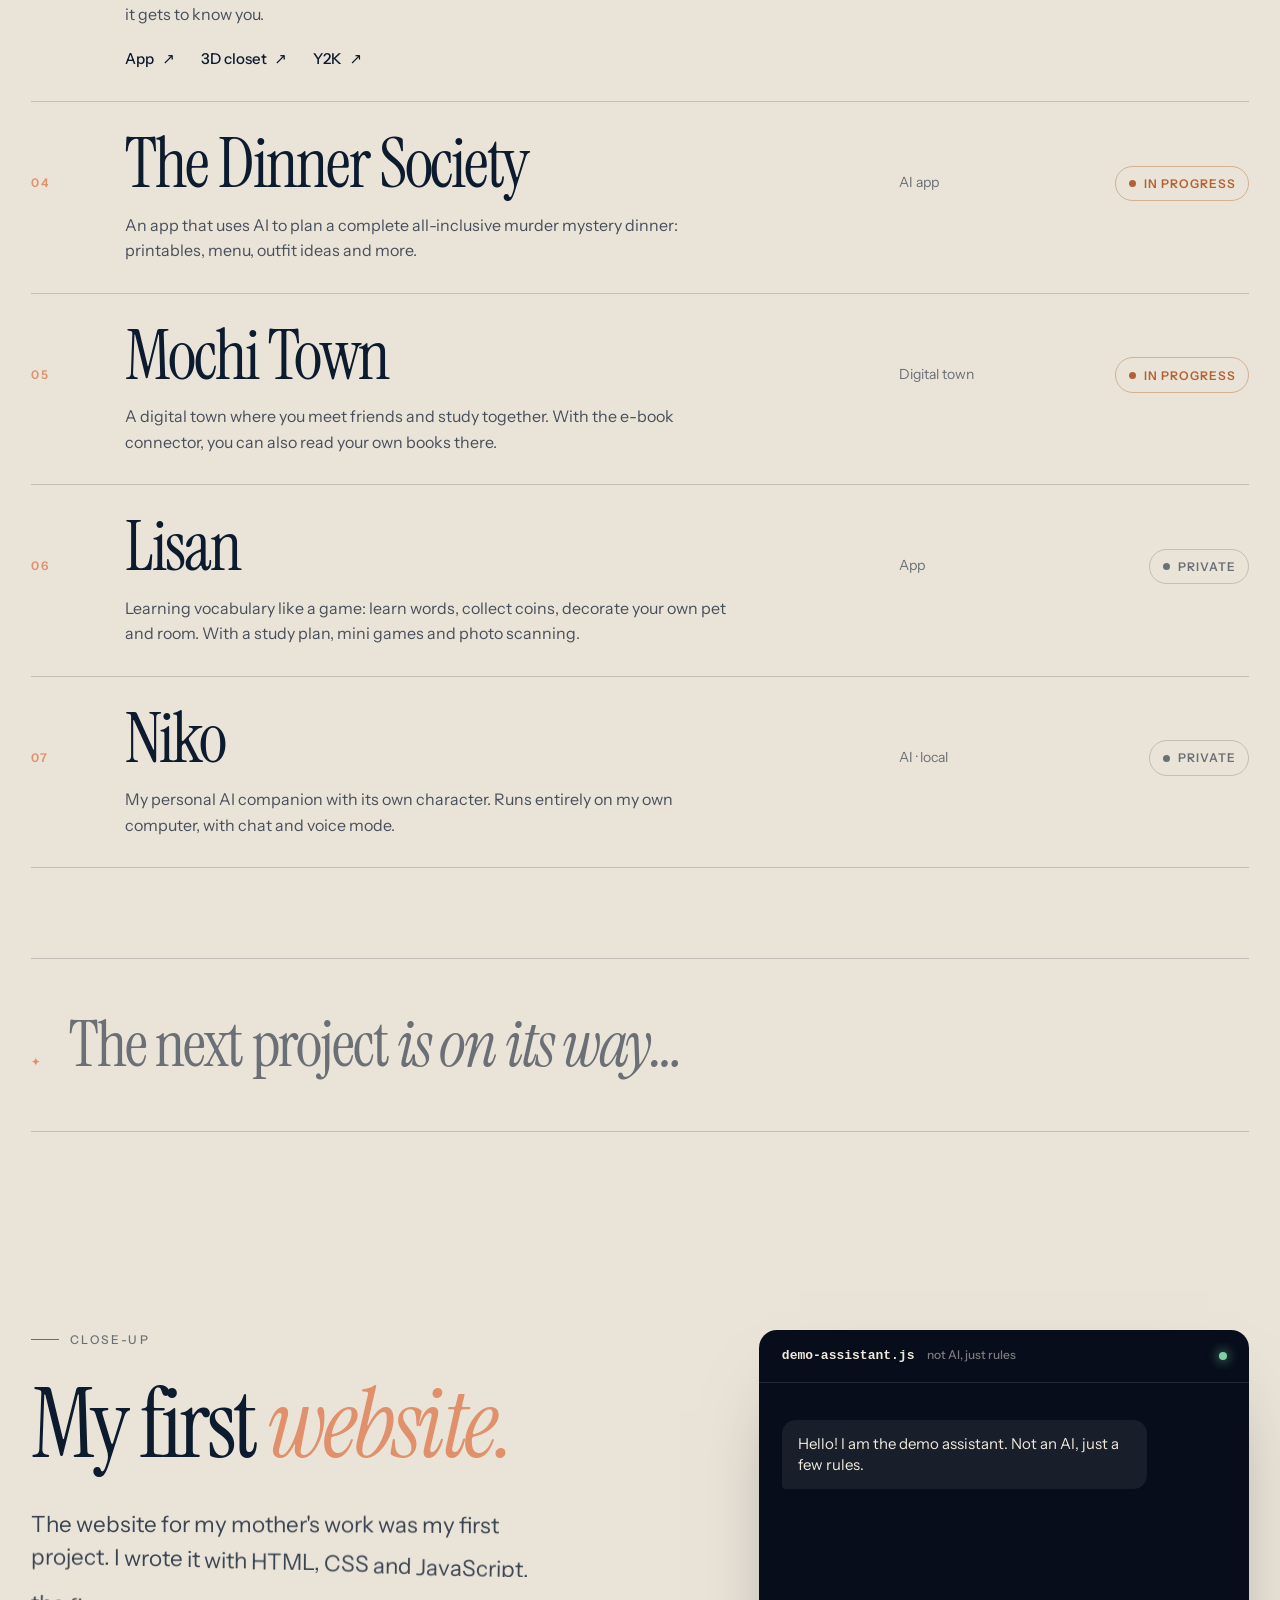
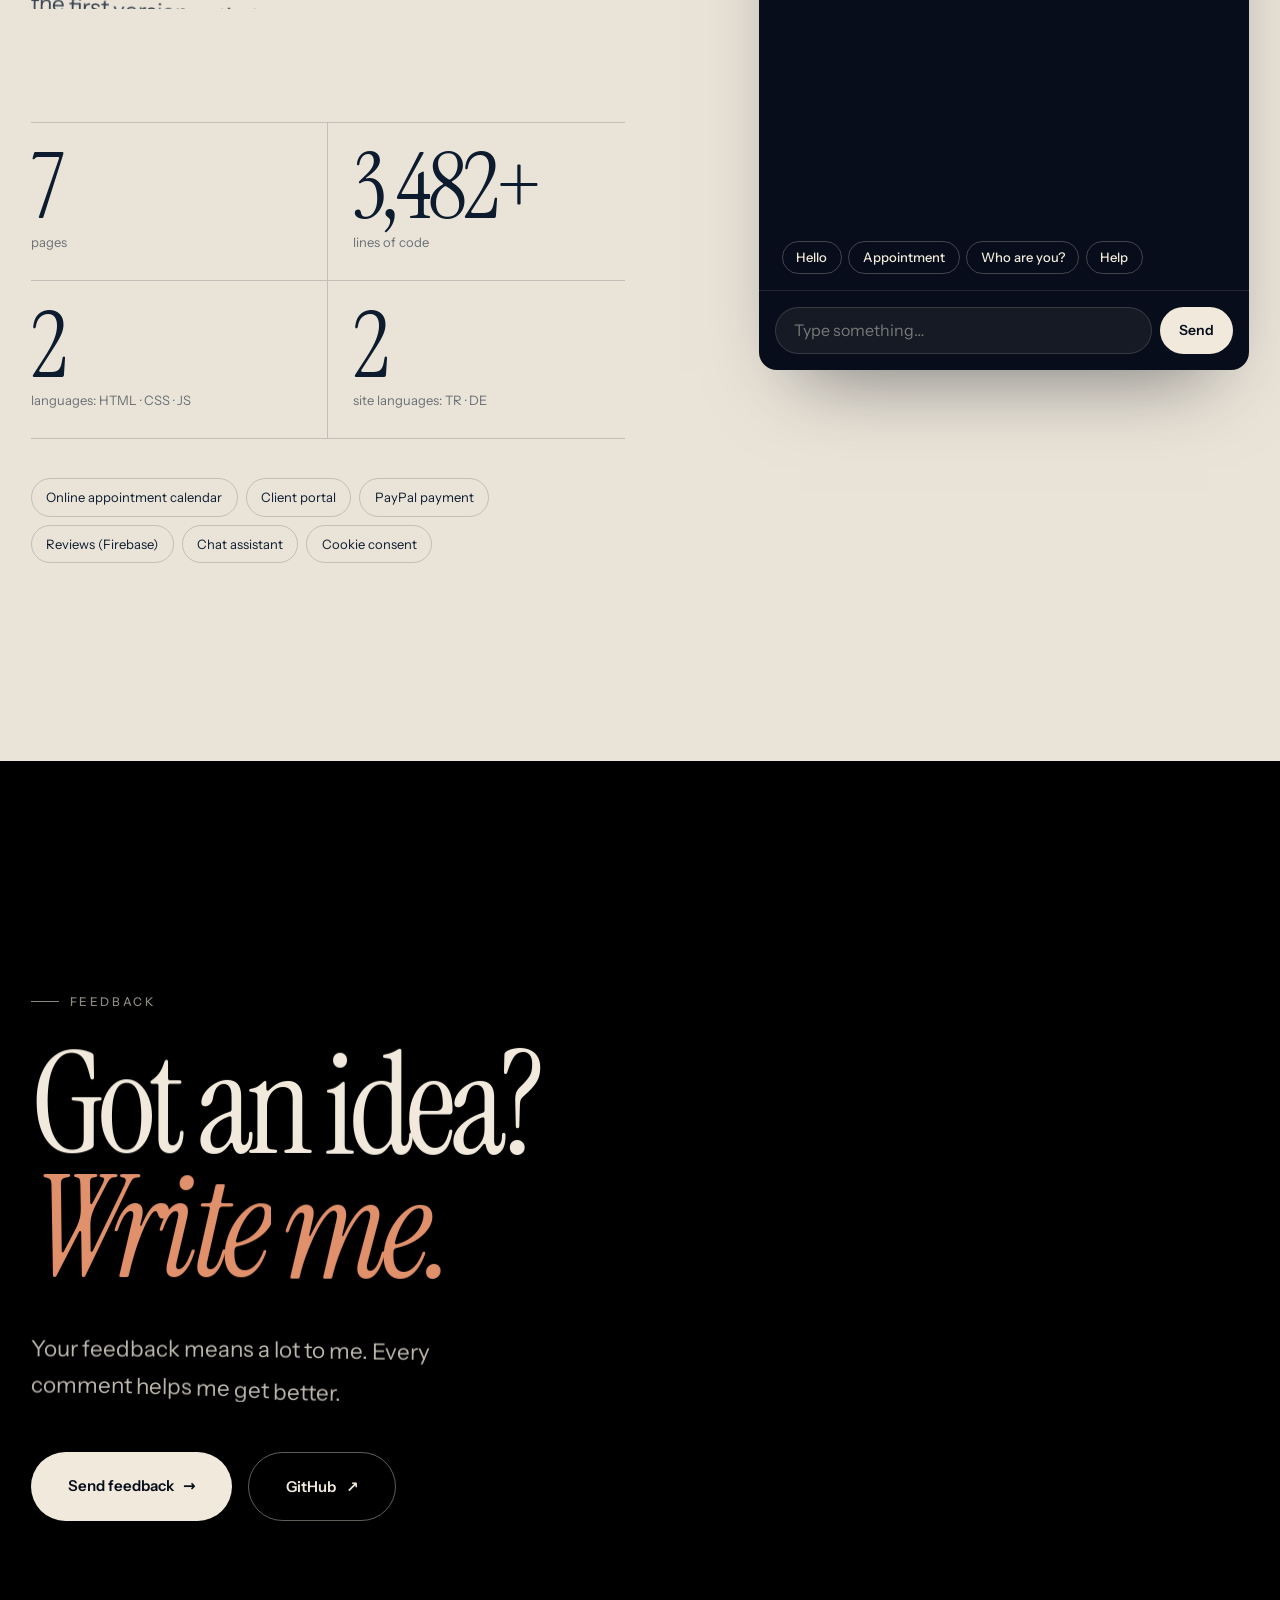
==== commit e834e157: "Projekte: Kartenatelier als Highlight, Liste mit allen weiteren Projekten - Kartenatelier mit Geschi" ====
--- a/index.html
+++ b/index.html
@@ -209,18 +209,80 @@
       </article>
 
       <article class="proj proj--flip">
-        <a class="proj__img" href="https://lisan.goldensunderya.workers.dev/" target="_blank" rel="noopener noreferrer" data-cursor="Aç" tabindex="-1" aria-hidden="true">
-          <figure data-img-reveal="up"><img src="img/lisan.webp" width="800" height="500" alt="" loading="lazy"></figure>
+        <a class="proj__img" href="https://kartenatelier.goldensunderya.workers.dev" target="_blank" rel="noopener noreferrer" data-cursor="Aç" tabindex="-1" aria-hidden="true">
+          <figure class="cardart" data-img-reveal="up">
+            <span class="cardart__back"></span>
+            <span class="cardart__front"><small>kendi tasarımın</small><em>İyi ki doğdun</em><span>Kartenatelier</span></span>
+          </figure>
         </a>
         <div class="proj__body">
-          <p class="proj__meta"><span>02</span>Uygulama · 2026</p>
-          <h3 class="proj__title proj__title--big">Lisan</h3>
-          <p class="proj__text">Oyun gibi kelime öğrenme uygulaması: kelime öğren, para topla, kendi hayvanını ve odanı süsle. Öğrenme planı, mini oyunlar ve fotoğrafla tarama.</p>
-          <a class="link" href="https://lisan.goldensunderya.workers.dev/" target="_blank" rel="noopener noreferrer">Uygulamayı aç <i aria-hidden="true">↗</i></a>
+          <p class="proj__meta"><span>02</span>Web uygulaması</p>
+          <h3 class="proj__title proj__title--big">Kartenatelier</h3>
+          <p class="proj__text">Babam için bir doğum günü kartı tasarlamak istedim ama kolay, ücretsiz ve tam istediğim gibi bir uygulama bulamadım. Ben de kendim yaptım.</p>
+          <a class="link" href="https://kartenatelier.goldensunderya.workers.dev" target="_blank" rel="noopener noreferrer">Atölyeyi aç <i aria-hidden="true">↗</i></a>
         </div>
       </article>
 
-      <p class="proj__next"><span>03</span><b>Sıradaki proje <em>yolda…</em></b></p>
+      <p class="eyebrow pl__eyebrow">Daha fazlası</p>
+      <ol class="pl">
+        <li class="pl__row" data-tone="accent">
+          <span class="pl__no">03</span>
+          <div class="pl__main">
+            <h3 class="pl__name">Digital Wardrobe</h3>
+            <p class="pl__desc">Kıyafetlerini eklersin, uygulama zevkine ve havaya göre kombin önerir. Favori kombinlerini işaretledikçe ya da kendin oluşturup kaydettikçe seni daha iyi tanır.</p>
+            <div class="pl__links"><a class="link" href="https://beki-byte.github.io/digital-wardrobe/" target="_blank" rel="noopener noreferrer">Uygulama <i aria-hidden="true">↗</i></a><a class="link" href="https://beki-byte.github.io/digital-wardrobe/neu/" target="_blank" rel="noopener noreferrer">3D dolap <i aria-hidden="true">↗</i></a><a class="link" href="https://beki-byte.github.io/digital-wardrobe/y2k/" target="_blank" rel="noopener noreferrer">Y2K <i aria-hidden="true">↗</i></a></div>
+          </div>
+          <span class="pl__type">Web uygulaması</span>
+          <span class="pl__status pl__status--live">Yayında</span>
+          <div class="pl__prev" aria-hidden="true"><b>Digital Wardrobe</b></div>
+        </li>
+        <li class="pl__row" data-tone="ink">
+          <span class="pl__no">04</span>
+          <div class="pl__main">
+            <h3 class="pl__name">The Dinner Society</h3>
+            <p class="pl__desc">Yapay zekâyla eksiksiz, her şey dahil bir cinayet gizemi akşam yemeği planlayan uygulama: yazdırılabilir materyaller, menü, kıyafet fikirleri ve daha fazlası.</p>
+            
+          </div>
+          <span class="pl__type">Yapay zekâ uygulaması</span>
+          <span class="pl__status pl__status--wip">Yapım aşamasında</span>
+          <div class="pl__prev" aria-hidden="true"><b>The Dinner Society</b></div>
+        </li>
+        <li class="pl__row" data-tone="sky">
+          <span class="pl__no">05</span>
+          <div class="pl__main">
+            <h3 class="pl__name">Mochi Town</h3>
+            <p class="pl__desc">Arkadaşlarınla buluşup birlikte ders çalışabildiğin dijital bir şehir. E-kitap bağlayıcısıyla kendi kitaplarını da orada okuyabilirsin.</p>
+            
+          </div>
+          <span class="pl__type">Dijital şehir</span>
+          <span class="pl__status pl__status--wip">Yapım aşamasında</span>
+          <div class="pl__prev" aria-hidden="true"><b>Mochi Town</b></div>
+        </li>
+        <li class="pl__row" data-tone="img">
+          <span class="pl__no">06</span>
+          <div class="pl__main">
+            <h3 class="pl__name">Lisan</h3>
+            <p class="pl__desc">Oyun gibi kelime öğrenme uygulaması: kelime öğren, para topla, kendi hayvanını ve odanı süsle. Öğrenme planı, mini oyunlar ve fotoğrafla tarama.</p>
+            
+          </div>
+          <span class="pl__type">Uygulama</span>
+          <span class="pl__status pl__status--private">Özel</span>
+          <div class="pl__prev" aria-hidden="true"><img src="img/lisan.webp" alt="" loading="lazy"></div>
+        </li>
+        <li class="pl__row" data-tone="night">
+          <span class="pl__no">07</span>
+          <div class="pl__main">
+            <h3 class="pl__name">Niko</h3>
+            <p class="pl__desc">Kendine has karakteri olan kişisel yapay zekâ arkadaşım. Tamamen kendi bilgisayarımda çalışıyor; sohbet ve sesli mod var.</p>
+            
+          </div>
+          <span class="pl__type">Yapay zekâ · yerel</span>
+          <span class="pl__status pl__status--private">Özel</span>
+          <div class="pl__prev" aria-hidden="true"><b>Niko</b></div>
+        </li>
+      </ol>
+
+      <p class="proj__next"><span>✦</span><b>Sıradaki proje <em>yolda…</em></b></p>
     </section>
 
     <!-- 8 · NAHAUFNAHME: Zahlen + Demo-Chat -->
--- a/style.css
+++ b/style.css
@@ -252,6 +252,56 @@
 @media (max-width: 860px) {
   .proj { margin-bottom: 12vh; }
   .proj__img, .proj__body, .proj--flip .proj__img, .proj--flip .proj__body { grid-column: 1 / -1; order: 0; }
+}
+
+/* Kartenatelier: typografische Karten statt Screenshot */
+.proj__img .cardart { position: relative; display: grid; place-items: center; overflow: hidden;
+  background: radial-gradient(ellipse at 30% 20%, #3d6f96, var(--sea) 55%, #1b3a55); }
+.cardart__back, .cardart__front { position: absolute; width: 40%; aspect-ratio: 5 / 7; border-radius: 3px; }
+.cardart__back { background: #d8cbb6; transform: translate(-28%, 4%) rotate(-9deg); box-shadow: 0 30px 60px -30px rgba(7,13,26,.6); }
+.cardart__front { background: var(--cream); color: var(--ink); transform: translate(18%, -2%) rotate(5deg);
+  display: flex; flex-direction: column; justify-content: center; align-items: center; text-align: center; gap: .6em; padding: 8%;
+  box-shadow: 0 40px 70px -30px rgba(7,13,26,.7); font-size: clamp(10px, 1.1vw, 16px); }
+.cardart__front em { font-size: 3.2em; line-height: .95; color: var(--accent); }
+.cardart__front small { font-size: .9em; letter-spacing: .2em; text-transform: uppercase; color: color-mix(in srgb, var(--ink) 55%, transparent); }
+.cardart__front span { font: 400 1.3em/1 var(--ff-display); padding-top: .8em; border-top: 1px solid color-mix(in srgb, var(--ink) 25%, transparent); }
+@media (hover: hover) { .proj__img:hover .cardart__front { transform: translate(20%, -5%) rotate(2deg); } }
+.cardart__front, .cardart__back { transition: transform .9s var(--ease); }
+
+/* Projektliste */
+.pl__eyebrow { margin-top: 4vh; }
+.pl { list-style: none; margin: 0 0 10vh; padding: 0; border-top: 1px solid var(--line); }
+.pl__row { position: relative; display: grid; grid-template-columns: 4rem minmax(0, 1fr) 11rem 9rem; gap: var(--gutter); align-items: baseline;
+  padding: 3.2vh 0; border-bottom: 1px solid var(--line); }
+.pl__no { font: 600 var(--fs-meta)/1 var(--ff-text); letter-spacing: .2em; color: var(--accent); }
+.pl__name { margin: 0; font: 400 clamp(38px, 5.4vw, 96px)/.95 var(--ff-display); letter-spacing: -.03em; transition: transform .7s var(--ease), color .4s; }
+.pl__desc { margin: 1rem 0 0; max-width: 56ch; font-size: 16px; color: color-mix(in srgb, var(--page-fg) 74%, transparent); }
+.pl__links { display: flex; flex-wrap: wrap; gap: .6rem 1.6rem; margin-top: 1.2rem; }
+.pl__type { font-size: 14px; color: var(--muted); }
+.pl__status { justify-self: end; font-size: 12px; font-weight: 600; letter-spacing: .08em; text-transform: uppercase; white-space: nowrap;
+  padding: .45rem .8rem; border-radius: 99px; border: 1px solid var(--line); display: inline-flex; align-items: center; gap: .5rem; }
+.pl__status::before { content: ''; width: 7px; height: 7px; border-radius: 50%; background: currentColor; }
+.pl__status--live { color: #2f7d58; border-color: color-mix(in srgb, #2f7d58 40%, transparent); }
+.pl__status--live::before { box-shadow: 0 0 10px #2f7d58; }
+.pl__status--wip { color: #b4612f; border-color: color-mix(in srgb, #b4612f 40%, transparent); }
+.pl__status--private { color: var(--muted); }
+.pl__prev { position: fixed; left: 0; top: 0; z-index: 40; width: 300px; aspect-ratio: 16 / 10; border-radius: 4px; overflow: hidden;
+  pointer-events: none; opacity: 0; transform: translate(-50%, -50%) scale(.85); transition: opacity .35s, transform .5s var(--ease);
+  display: grid; place-items: center; box-shadow: 0 30px 60px -25px rgba(7,13,26,.55); }
+.pl__prev img { width: 100%; height: 100%; object-fit: cover; }
+.pl__prev b { font: italic 400 34px/1 var(--ff-display); text-align: center; padding: 0 1rem; }
+.pl__row[data-tone="accent"] .pl__prev { background: var(--accent); color: var(--night); }
+.pl__row[data-tone="ink"] .pl__prev { background: #2a1420; color: var(--cream); }
+.pl__row[data-tone="sky"] .pl__prev { background: var(--sky); color: var(--ink); }
+.pl__row[data-tone="night"] .pl__prev { background: radial-gradient(circle at 50% 40%, #1b3656, var(--night)); color: var(--cream); }
+.pl__row.is-hover .pl__prev { opacity: 1; transform: translate(-50%, -50%) scale(1); }
+@media (hover: hover) { .pl__row:hover .pl__name { transform: translateX(1vw); font-style: italic; } }
+@media (hover: none) { .pl__prev { display: none; } }
+html:not([data-tier="high"]) .pl__prev { display: none; }
+@media (max-width: 860px) {
+  .pl__row { grid-template-columns: 2.6rem minmax(0, 1fr); row-gap: .9rem; padding: 4vh 0; }
+  .pl__type { grid-column: 2; }
+  .pl__status { grid-column: 2; justify-self: start; }
 }
 
 /* ---------- CLOSE-UP ---------- */
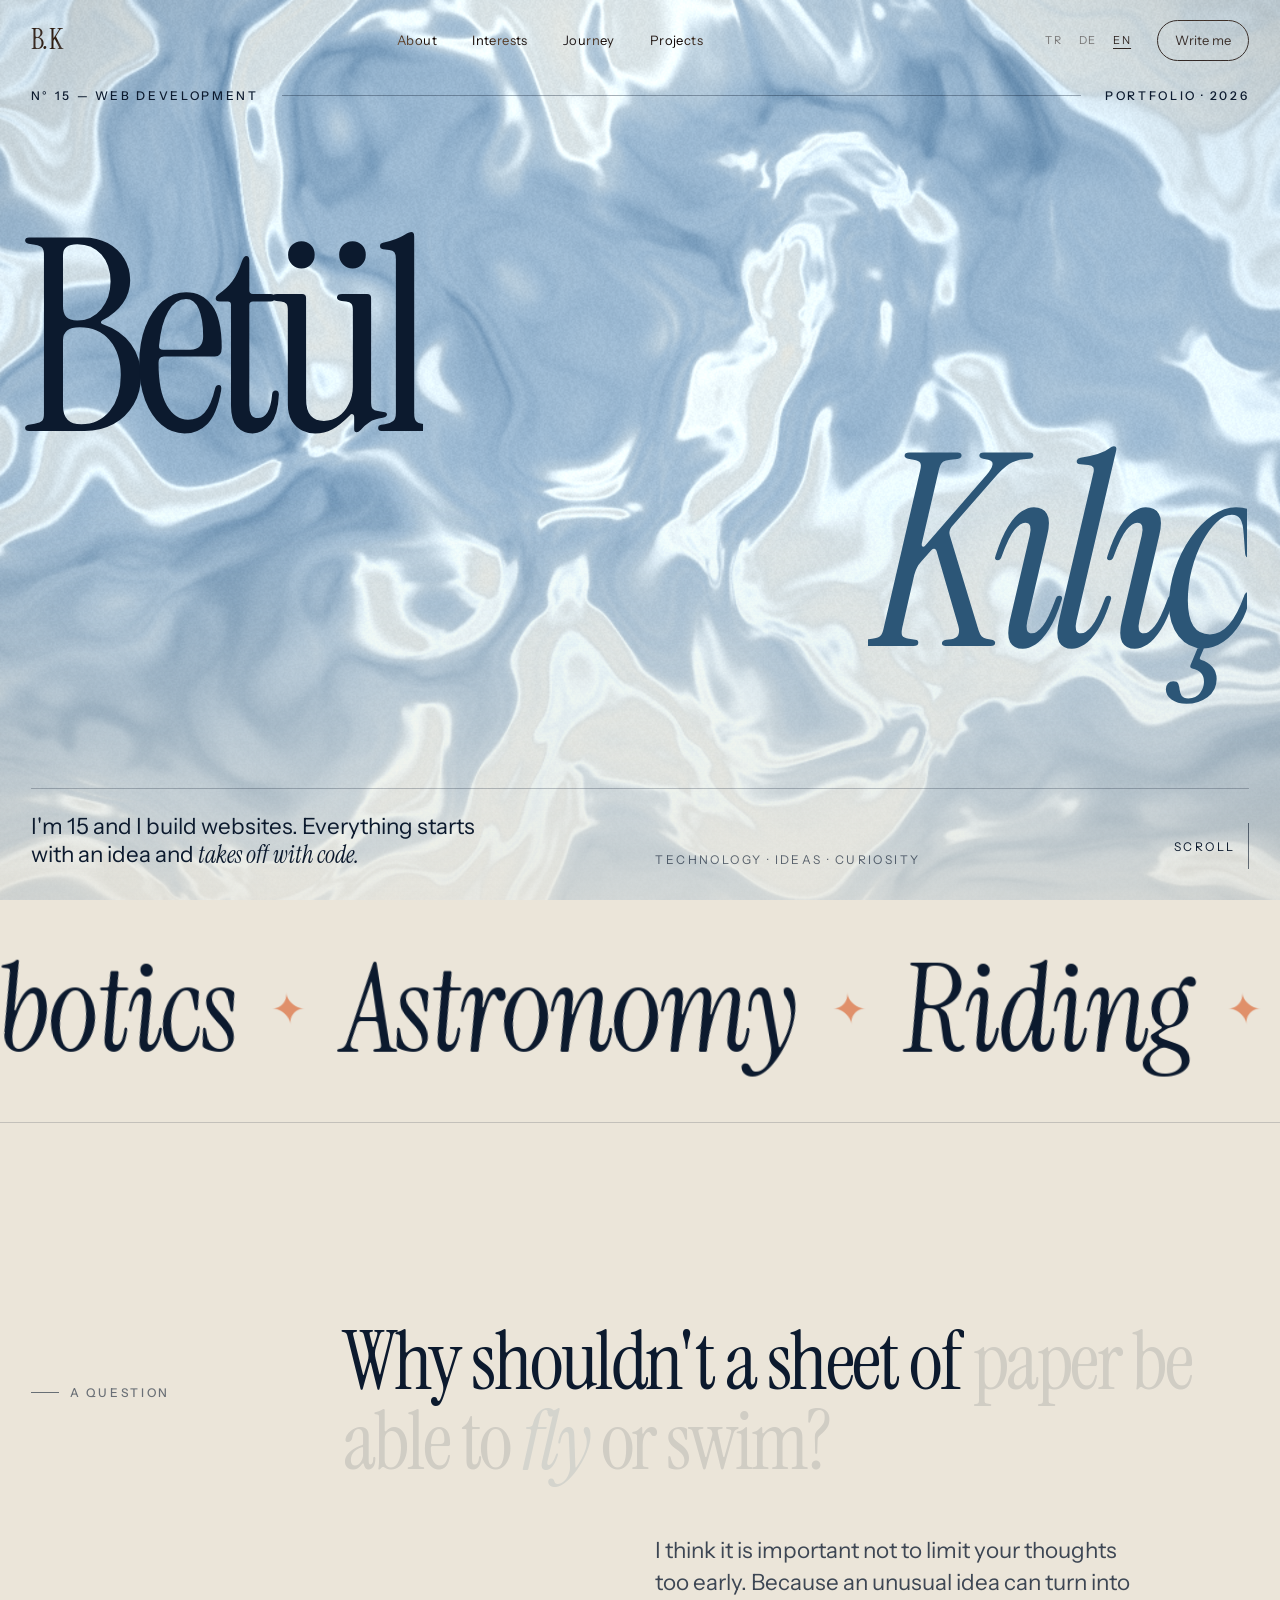
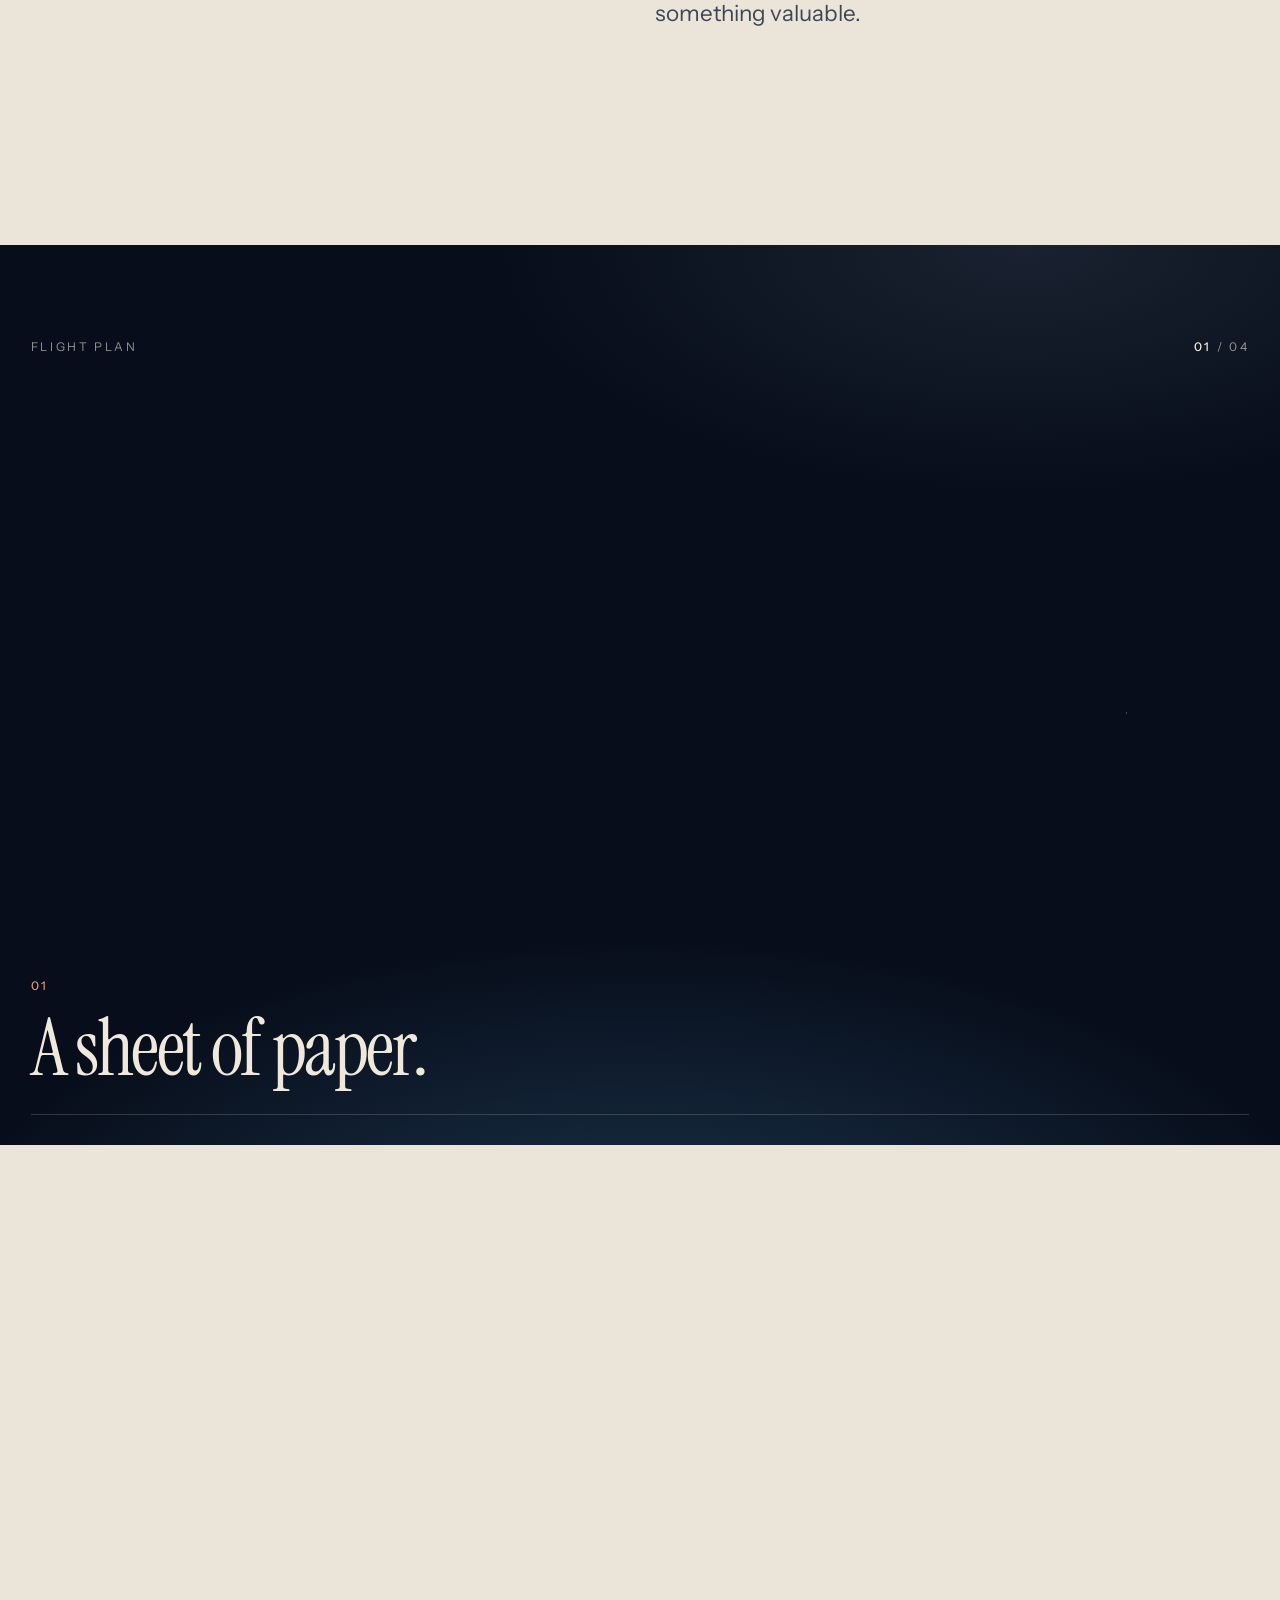
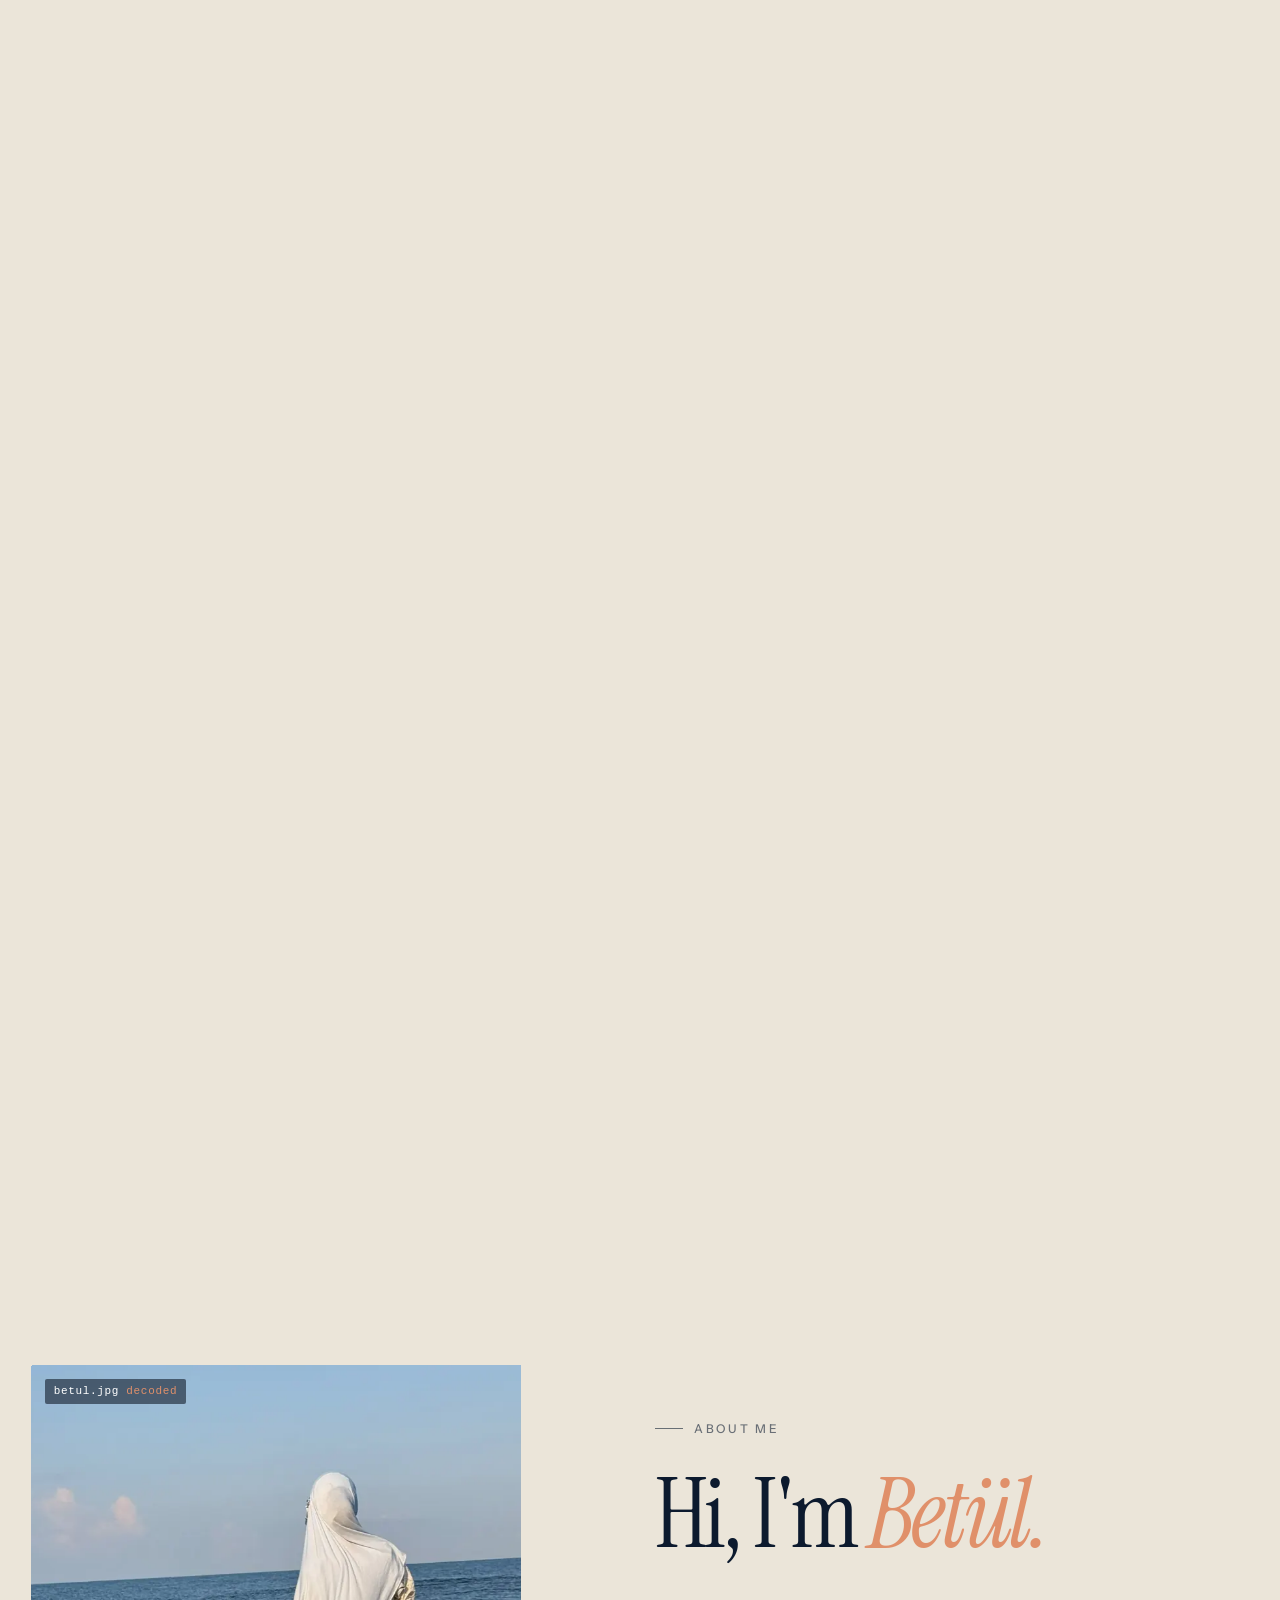
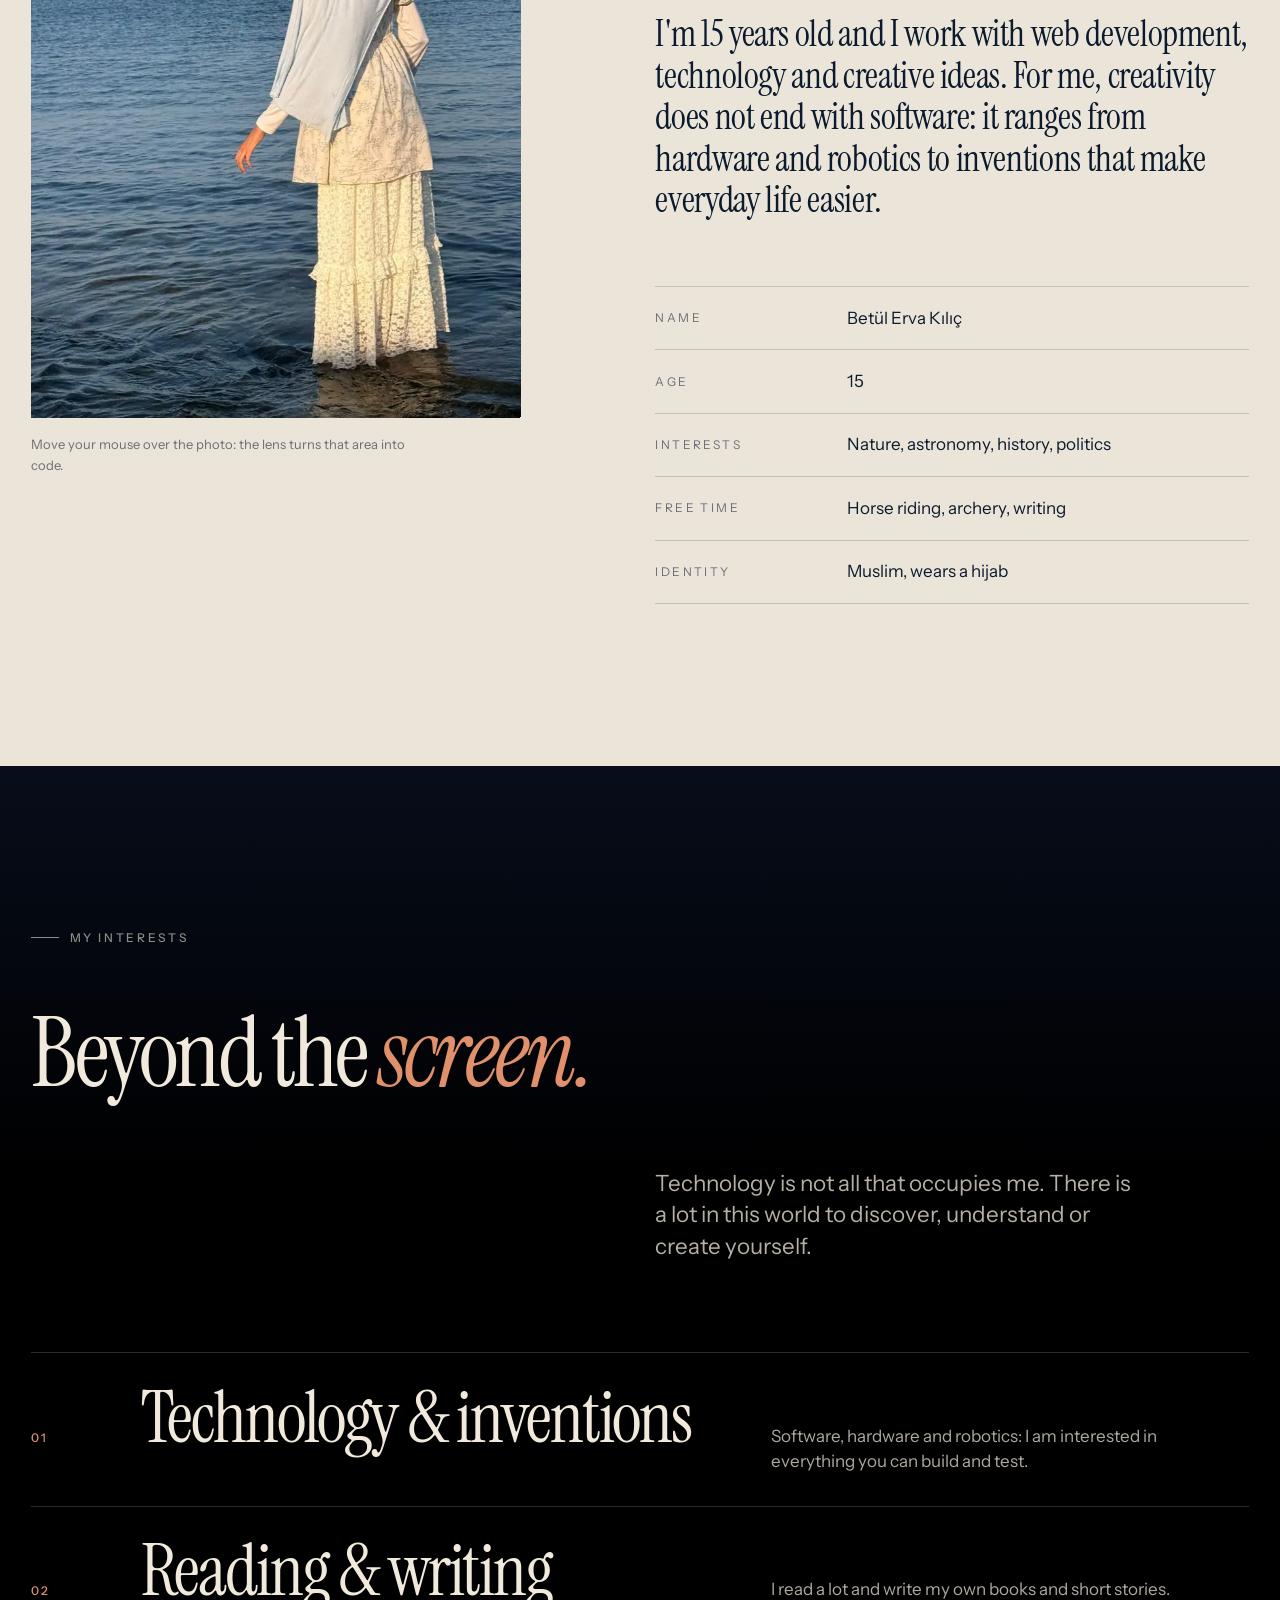
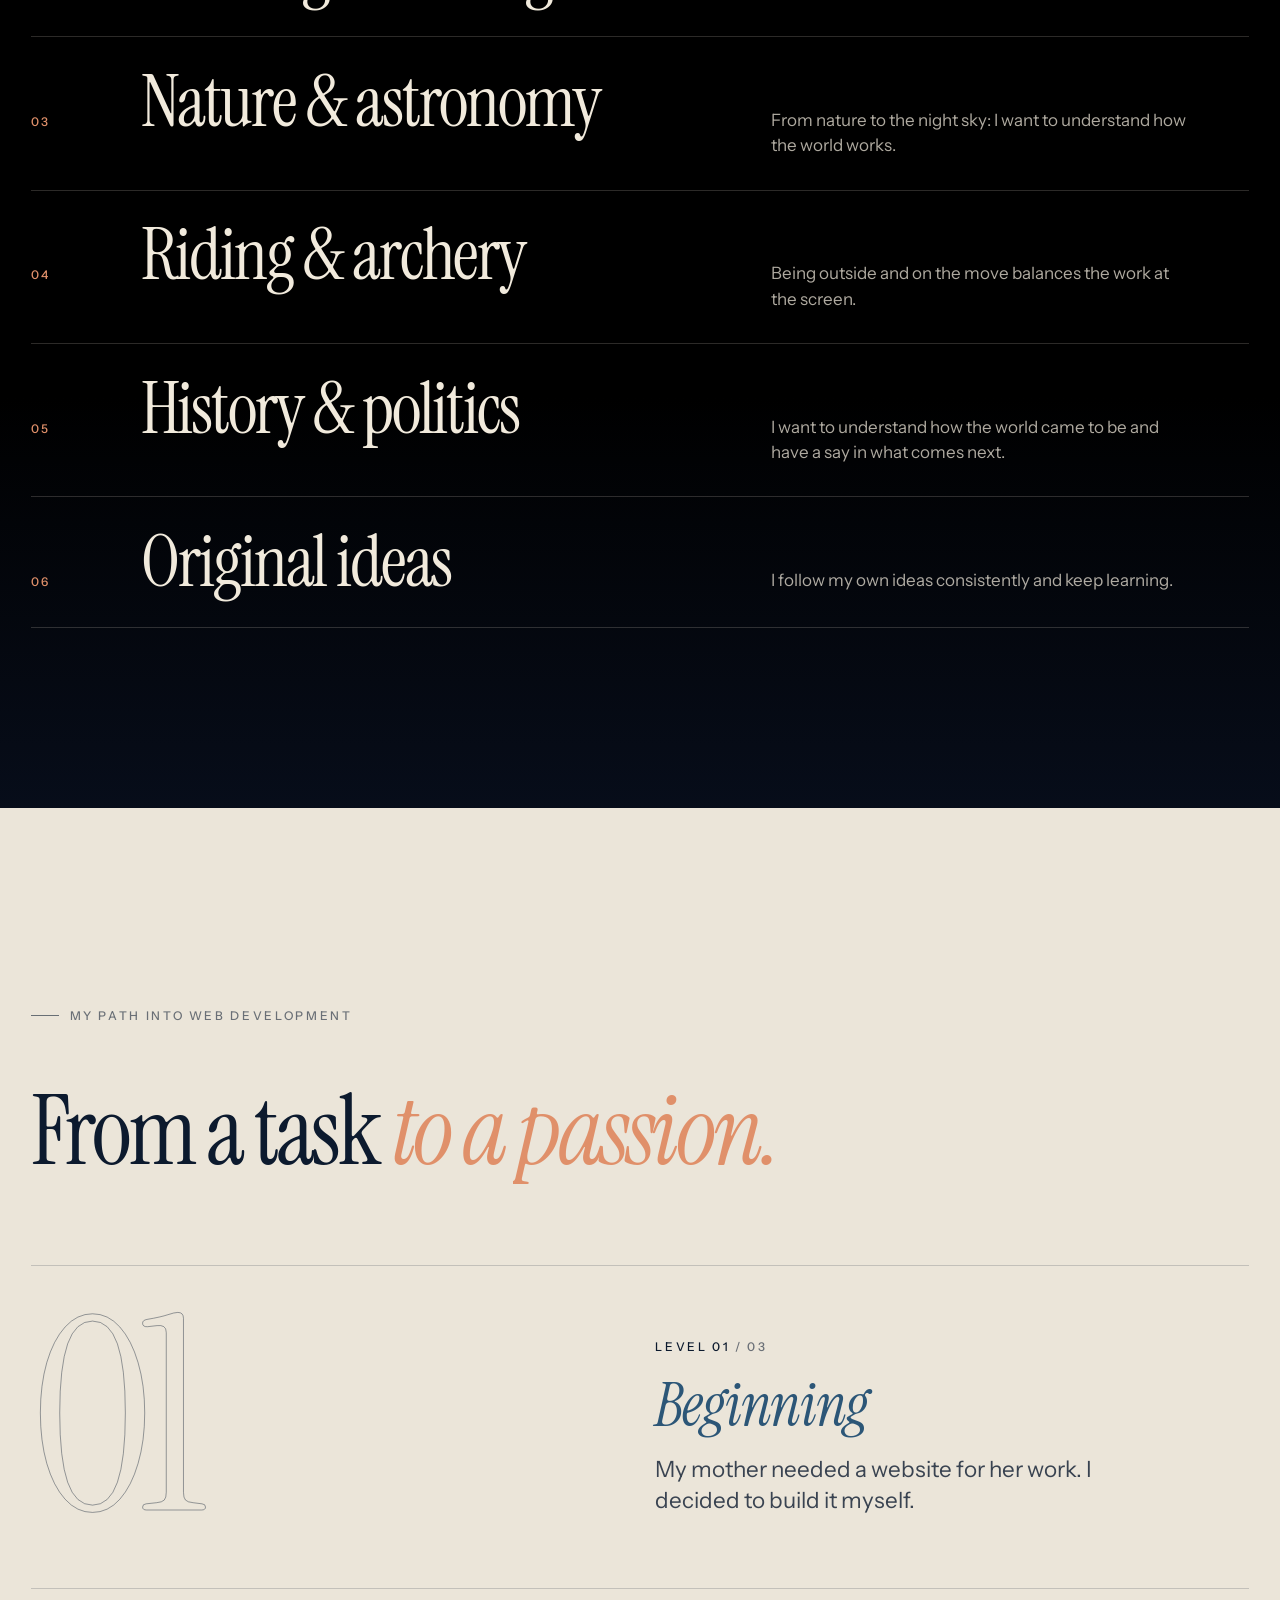
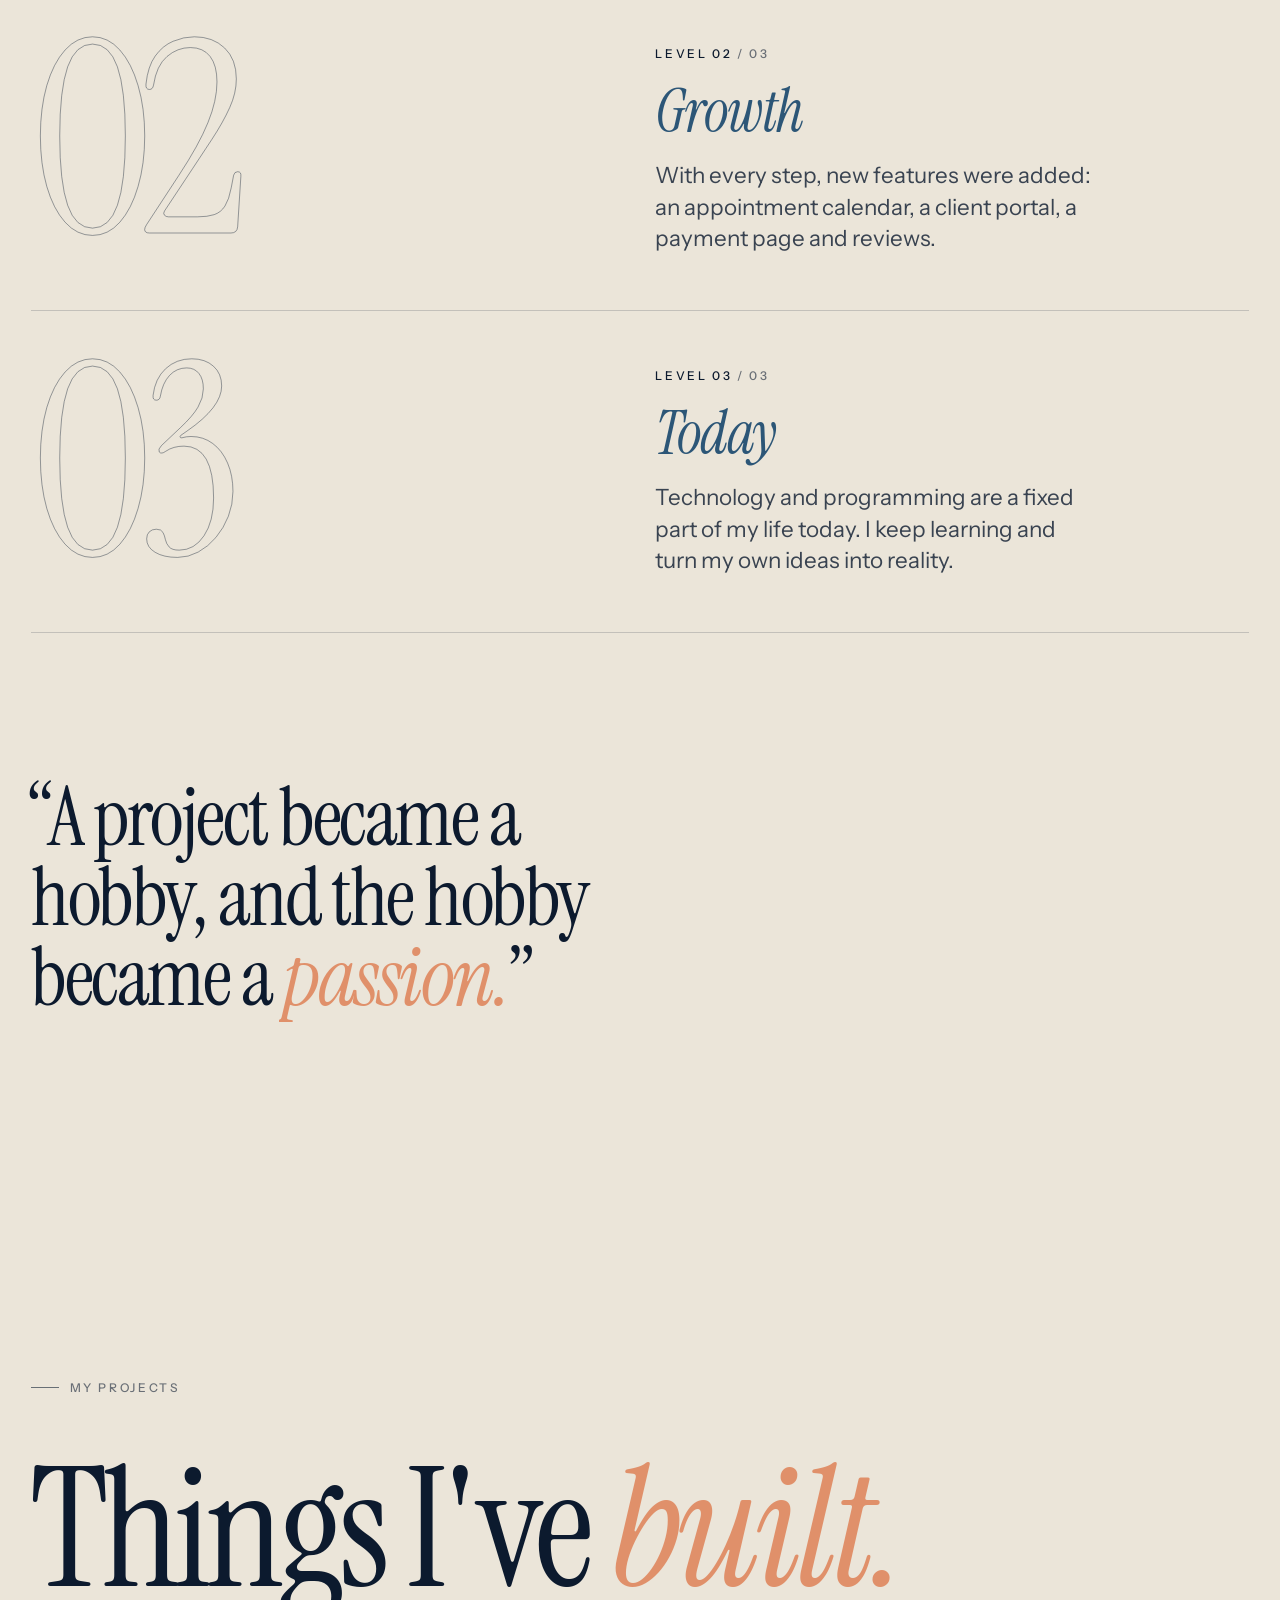
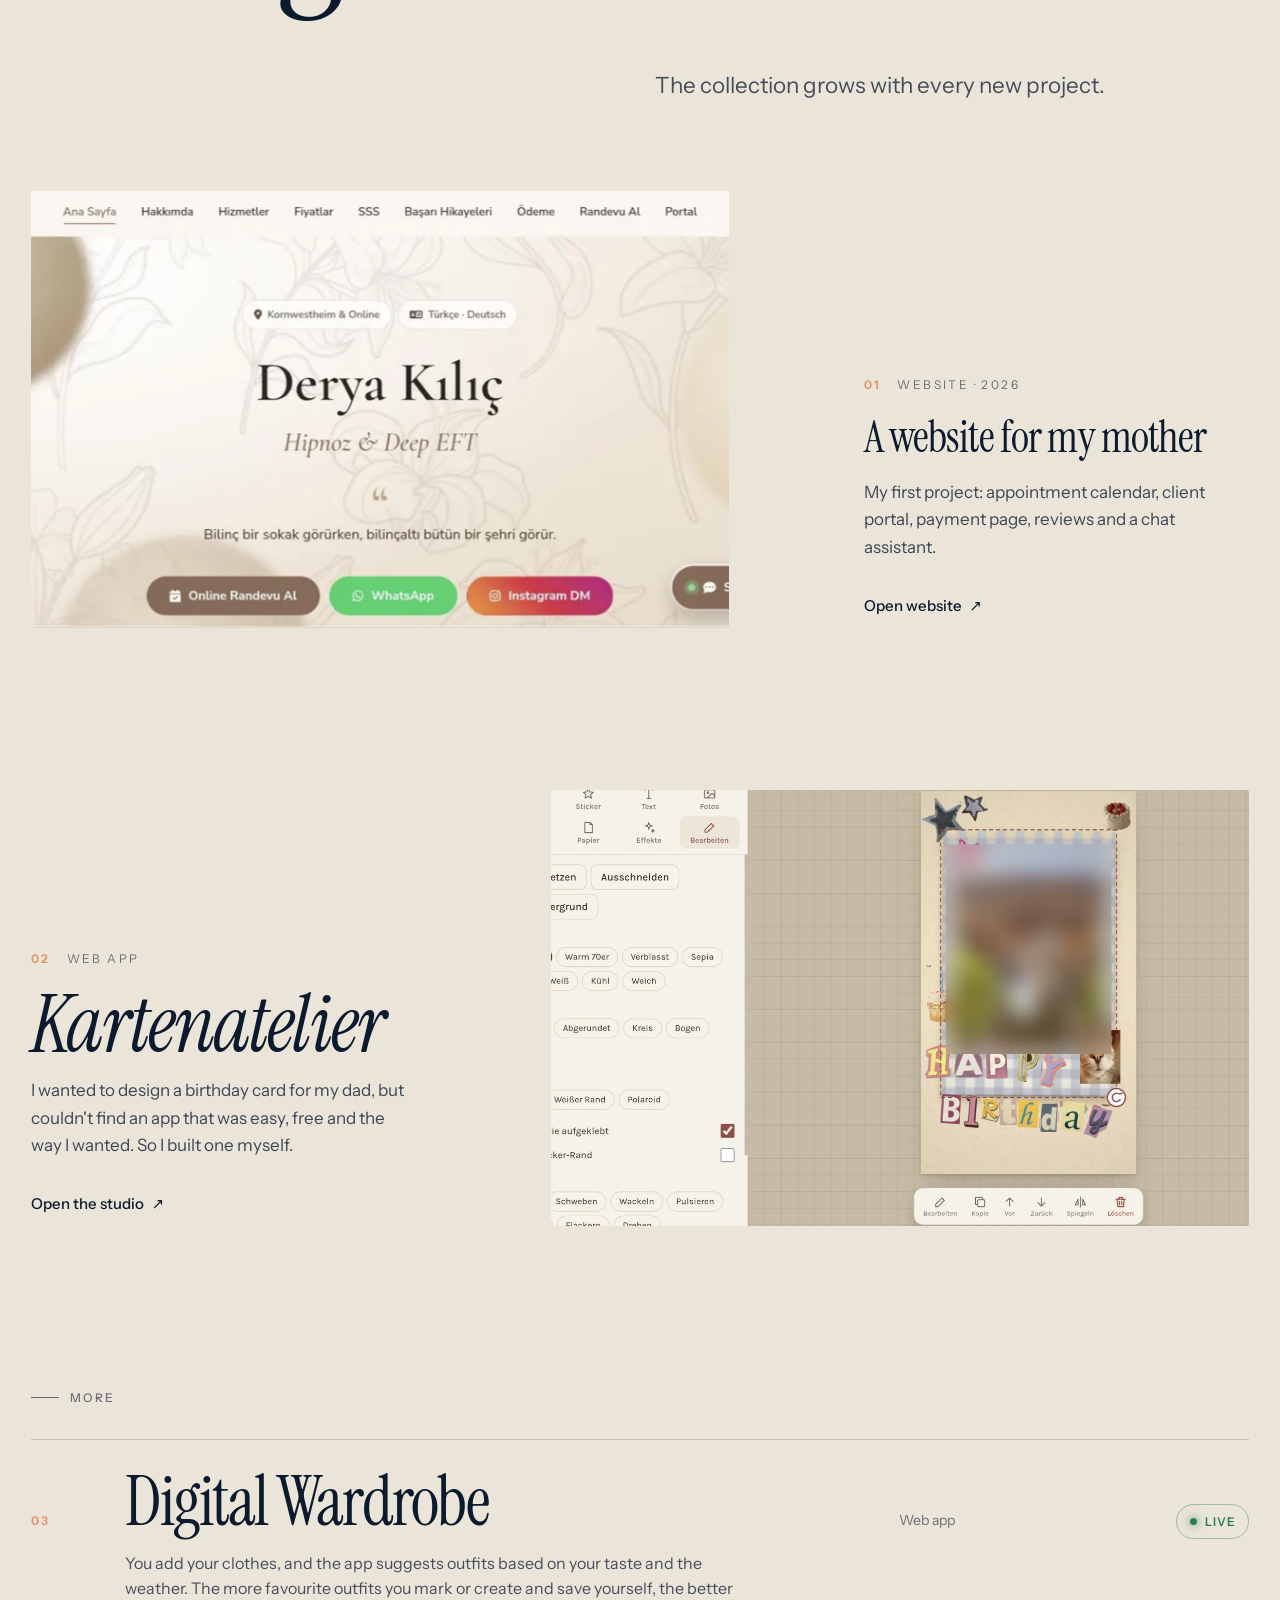
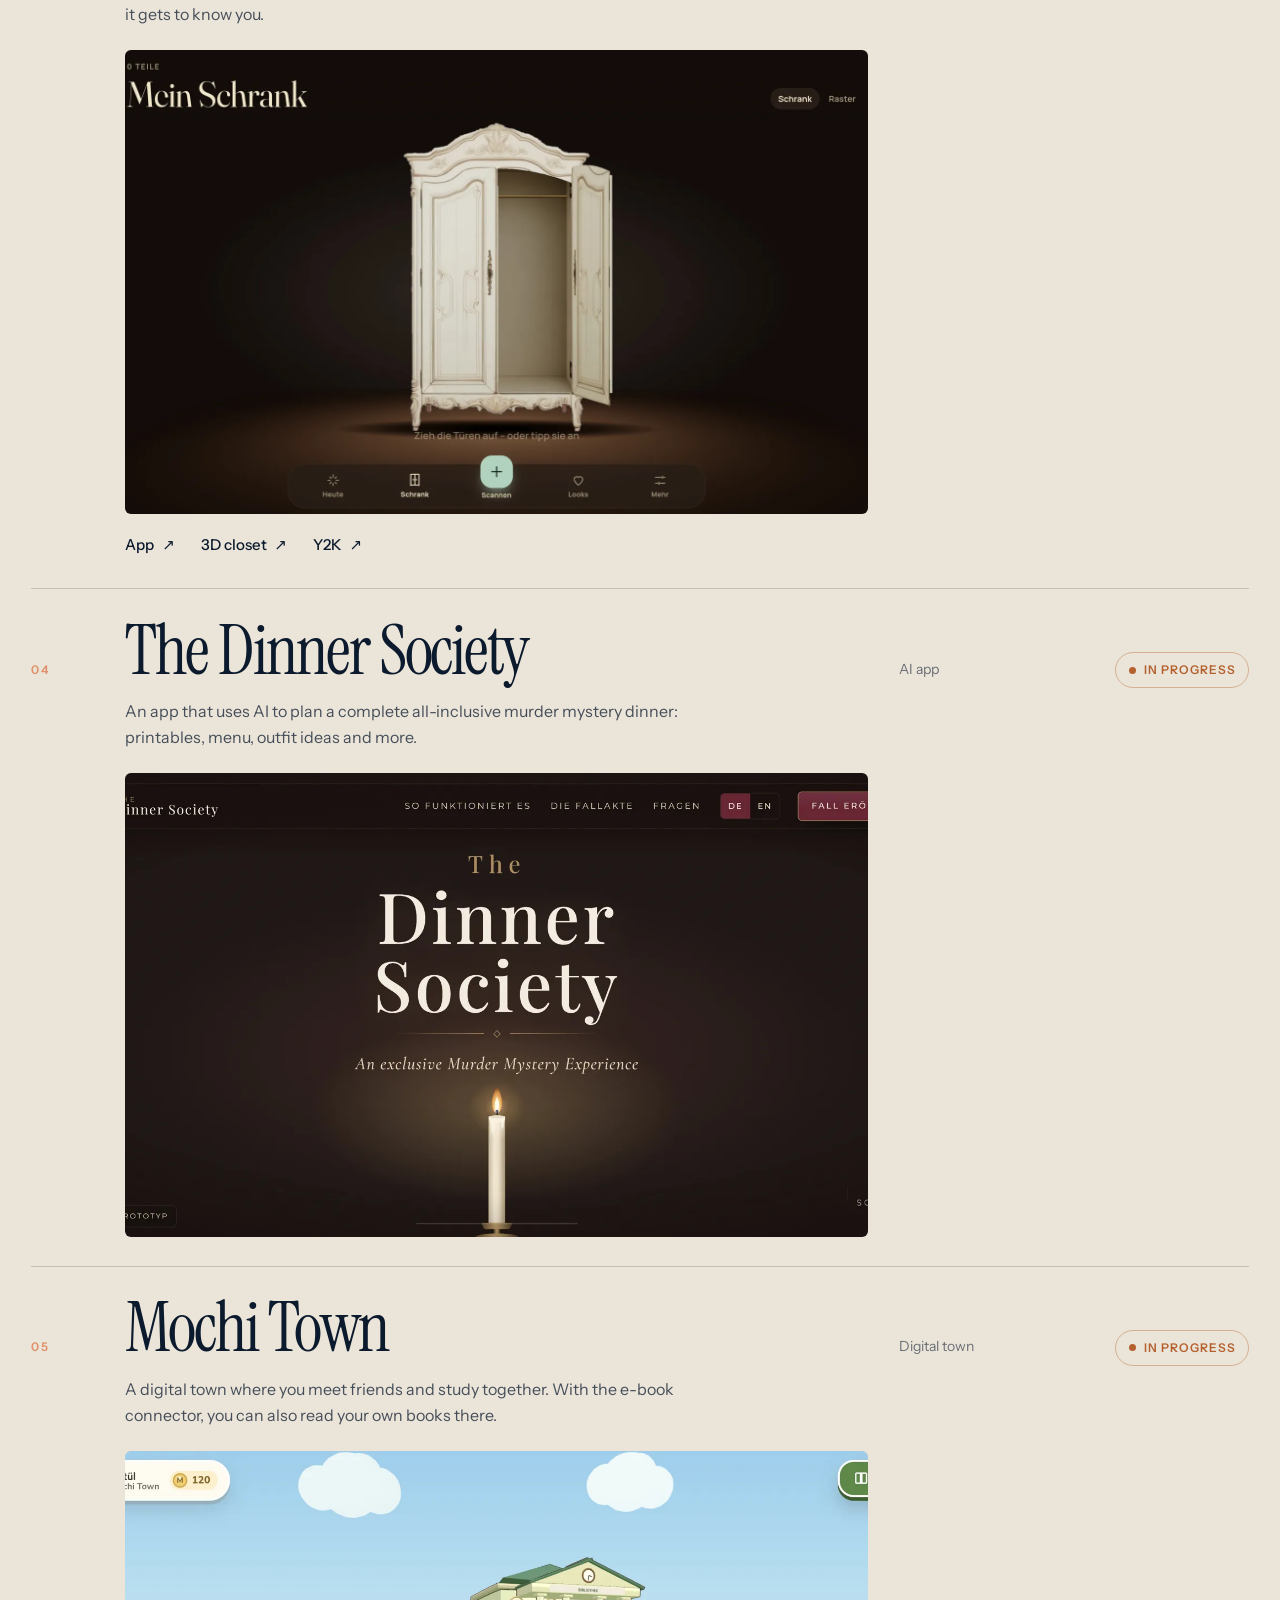
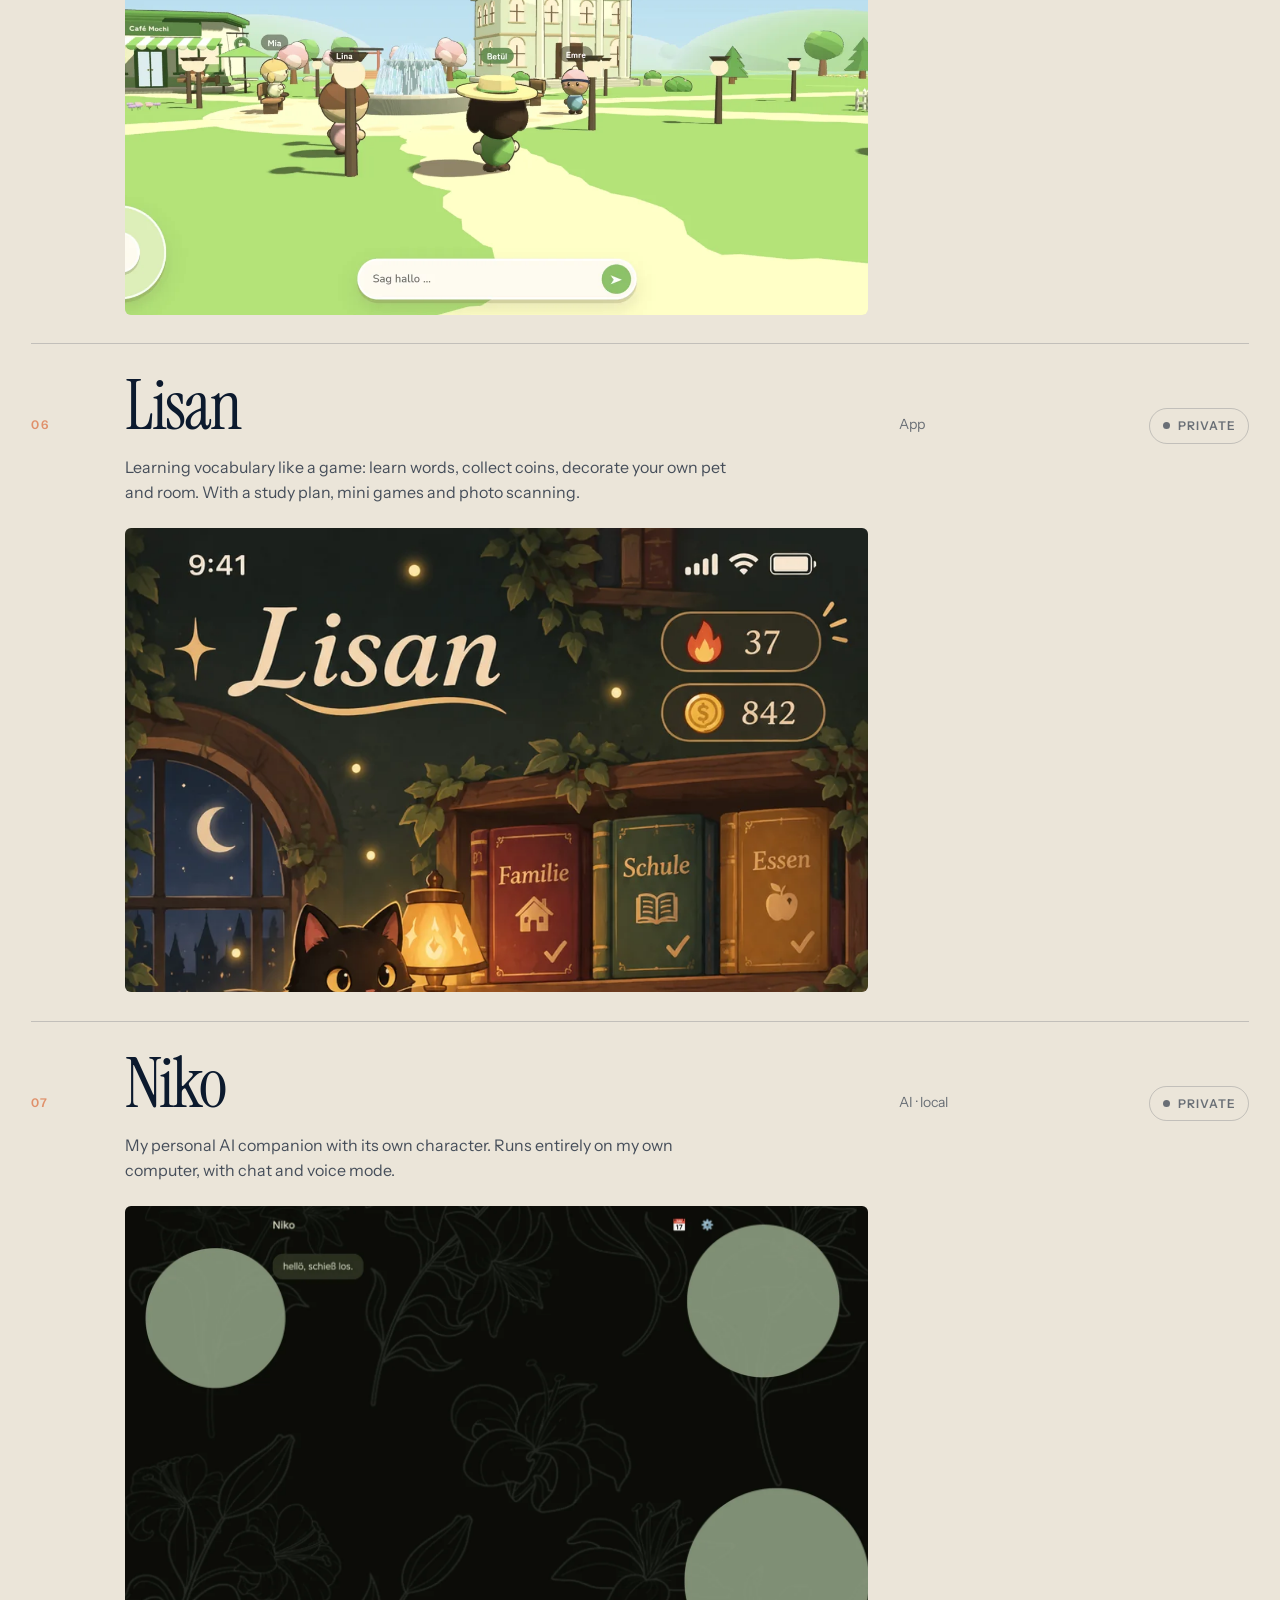
==== commit 01148b64: "Neue Kontakt-E-Mail und echte Projekt-Screenshots - E-Mail überall auf kilic.betul.erva@gmail.com (F" ====
--- a/index.html
+++ b/index.html
@@ -210,10 +210,7 @@
 
       <article class="proj proj--flip">
         <a class="proj__img" href="https://kartenatelier.goldensunderya.workers.dev" target="_blank" rel="noopener noreferrer" data-cursor="Aç" tabindex="-1" aria-hidden="true">
-          <figure class="cardart" data-img-reveal="up">
-            <span class="cardart__back"></span>
-            <span class="cardart__front"><small>kendi tasarımın</small><em>İyi ki doğdun</em><span>Kartenatelier</span></span>
-          </figure>
+          <figure data-img-reveal="up"><img src="img/kartenatelier.webp" width="1600" height="944" alt="" loading="lazy"></figure>
         </a>
         <div class="proj__body">
           <p class="proj__meta"><span>02</span>Web uygulaması</p>
@@ -230,39 +227,43 @@
           <div class="pl__main">
             <h3 class="pl__name">Digital Wardrobe</h3>
             <p class="pl__desc">Kıyafetlerini eklersin, uygulama zevkine ve havaya göre kombin önerir. Favori kombinlerini işaretledikçe ya da kendin oluşturup kaydettikçe seni daha iyi tanır.</p>
+            <figure class="pl__thumb"><img src="img/wardrobe-3d-open.webp" alt="" loading="lazy"></figure>
             <div class="pl__links"><a class="link" href="https://beki-byte.github.io/digital-wardrobe/" target="_blank" rel="noopener noreferrer">Uygulama <i aria-hidden="true">↗</i></a><a class="link" href="https://beki-byte.github.io/digital-wardrobe/neu/" target="_blank" rel="noopener noreferrer">3D dolap <i aria-hidden="true">↗</i></a><a class="link" href="https://beki-byte.github.io/digital-wardrobe/y2k/" target="_blank" rel="noopener noreferrer">Y2K <i aria-hidden="true">↗</i></a></div>
           </div>
           <span class="pl__type">Web uygulaması</span>
           <span class="pl__status pl__status--live">Yayında</span>
-          <div class="pl__prev" aria-hidden="true"><b>Digital Wardrobe</b></div>
+          <div class="pl__prev" aria-hidden="true"><img src="img/wardrobe-3d-open.webp" alt="" loading="lazy"></div>
         </li>
         <li class="pl__row" data-tone="ink">
           <span class="pl__no">04</span>
           <div class="pl__main">
             <h3 class="pl__name">The Dinner Society</h3>
             <p class="pl__desc">Yapay zekâyla eksiksiz, her şey dahil bir cinayet gizemi akşam yemeği planlayan uygulama: yazdırılabilir materyaller, menü, kıyafet fikirleri ve daha fazlası.</p>
+            <figure class="pl__thumb"><img src="img/dinner-society.webp" alt="" loading="lazy"></figure>
             
           </div>
           <span class="pl__type">Yapay zekâ uygulaması</span>
           <span class="pl__status pl__status--wip">Yapım aşamasında</span>
-          <div class="pl__prev" aria-hidden="true"><b>The Dinner Society</b></div>
+          <div class="pl__prev" aria-hidden="true"><img src="img/dinner-society.webp" alt="" loading="lazy"></div>
         </li>
         <li class="pl__row" data-tone="sky">
           <span class="pl__no">05</span>
           <div class="pl__main">
             <h3 class="pl__name">Mochi Town</h3>
             <p class="pl__desc">Arkadaşlarınla buluşup birlikte ders çalışabildiğin dijital bir şehir. E-kitap bağlayıcısıyla kendi kitaplarını da orada okuyabilirsin.</p>
+            <figure class="pl__thumb"><img src="img/mochi-town.webp" alt="" loading="lazy"></figure>
             
           </div>
           <span class="pl__type">Dijital şehir</span>
           <span class="pl__status pl__status--wip">Yapım aşamasında</span>
-          <div class="pl__prev" aria-hidden="true"><b>Mochi Town</b></div>
+          <div class="pl__prev" aria-hidden="true"><img src="img/mochi-town.webp" alt="" loading="lazy"></div>
         </li>
         <li class="pl__row" data-tone="img">
           <span class="pl__no">06</span>
           <div class="pl__main">
             <h3 class="pl__name">Lisan</h3>
             <p class="pl__desc">Oyun gibi kelime öğrenme uygulaması: kelime öğren, para topla, kendi hayvanını ve odanı süsle. Öğrenme planı, mini oyunlar ve fotoğrafla tarama.</p>
+            <figure class="pl__thumb"><img src="img/lisan.webp" alt="" loading="lazy"></figure>
             
           </div>
           <span class="pl__type">Uygulama</span>
@@ -274,11 +275,12 @@
           <div class="pl__main">
             <h3 class="pl__name">Niko</h3>
             <p class="pl__desc">Kendine has karakteri olan kişisel yapay zekâ arkadaşım. Tamamen kendi bilgisayarımda çalışıyor; sohbet ve sesli mod var.</p>
+            <figure class="pl__thumb"><img src="img/niko.webp" alt="" loading="lazy"></figure>
             
           </div>
           <span class="pl__type">Yapay zekâ · yerel</span>
           <span class="pl__status pl__status--private">Özel</span>
-          <div class="pl__prev" aria-hidden="true"><b>Niko</b></div>
+          <div class="pl__prev" aria-hidden="true"><img src="img/niko.webp" alt="" loading="lazy"></div>
         </li>
       </ol>
 
@@ -318,7 +320,7 @@
       <h2 class="contact__title" data-reveal>Bir fikrin mi var? <em>Yaz bana.</em></h2>
       <p class="contact__text" data-reveal>Geri bildirimlerin benim için değerli. Her yorum, kendimi geliştirmeme yardımcı oluyor.</p>
       <div class="contact__actions">
-        <a class="btn" href="mailto:goldensunderya9@gmail.com?subject=Geri%20bildirim" data-magnetic="0.4"><span data-magnetic-inner>Geri bildirim gönder <i aria-hidden="true">→</i></span></a>
+        <a class="btn" href="mailto:kilic.betul.erva@gmail.com?subject=Geri%20bildirim" data-magnetic="0.4"><span data-magnetic-inner>Geri bildirim gönder <i aria-hidden="true">→</i></span></a>
         <a class="btn btn--ghost" href="https://github.com/Beki-Byte" target="_blank" rel="noopener noreferrer" data-magnetic="0.3"><span data-magnetic-inner>GitHub <i aria-hidden="true">↗</i></span></a>
       </div>
     </section>
--- a/style.css
+++ b/style.css
@@ -240,7 +240,7 @@
 .proj__meta { display: flex; gap: 1rem; font-size: var(--fs-meta); letter-spacing: .2em; text-transform: uppercase; color: var(--muted); margin: 0 0 1.4rem; }
 .proj__meta span { color: var(--accent); font-weight: 600; }
 .proj__title { font: 400 var(--fs-h3)/1 var(--ff-display); letter-spacing: -.02em; margin: 0 0 1.2rem; }
-.proj__title--big { font-size: clamp(64px, 9vw, 170px); line-height: .85; font-style: italic; }
+.proj__title--big { font-size: clamp(56px, 6.2vw, 120px); line-height: .85; font-style: italic; }
 .proj__text { margin: 0 0 2rem; font-size: 17px; color: color-mix(in srgb, var(--page-fg) 78%, transparent); }
 .link { display: inline-flex; gap: .5rem; font-weight: 500; font-size: 15px; padding-bottom: 2px; }
 .link i { font-style: normal; transition: transform .5s var(--ease); }
@@ -304,6 +304,11 @@
   .pl__status { grid-column: 2; justify-self: start; }
 }
 
+.pl__thumb { display: none; margin: 1.4rem 0 0; aspect-ratio: 16 / 10; border-radius: 6px; overflow: hidden; background: rgba(12,26,46,.06); }
+.pl__thumb img, .pl__prev img { width: 100%; height: 100%; object-fit: cover; object-position: center top; }
+html:not([data-tier="high"]) .pl__thumb { display: block; }
+@media (hover: none) { .pl__thumb { display: block; } }
+
 /* ---------- CLOSE-UP ---------- */
 .closeup { display: grid; grid-template-columns: repeat(12, 1fr); gap: var(--gutter); padding: 10vh var(--gutter) 22vh; align-items: start; }
 .closeup__text { grid-column: 1 / 7; }
